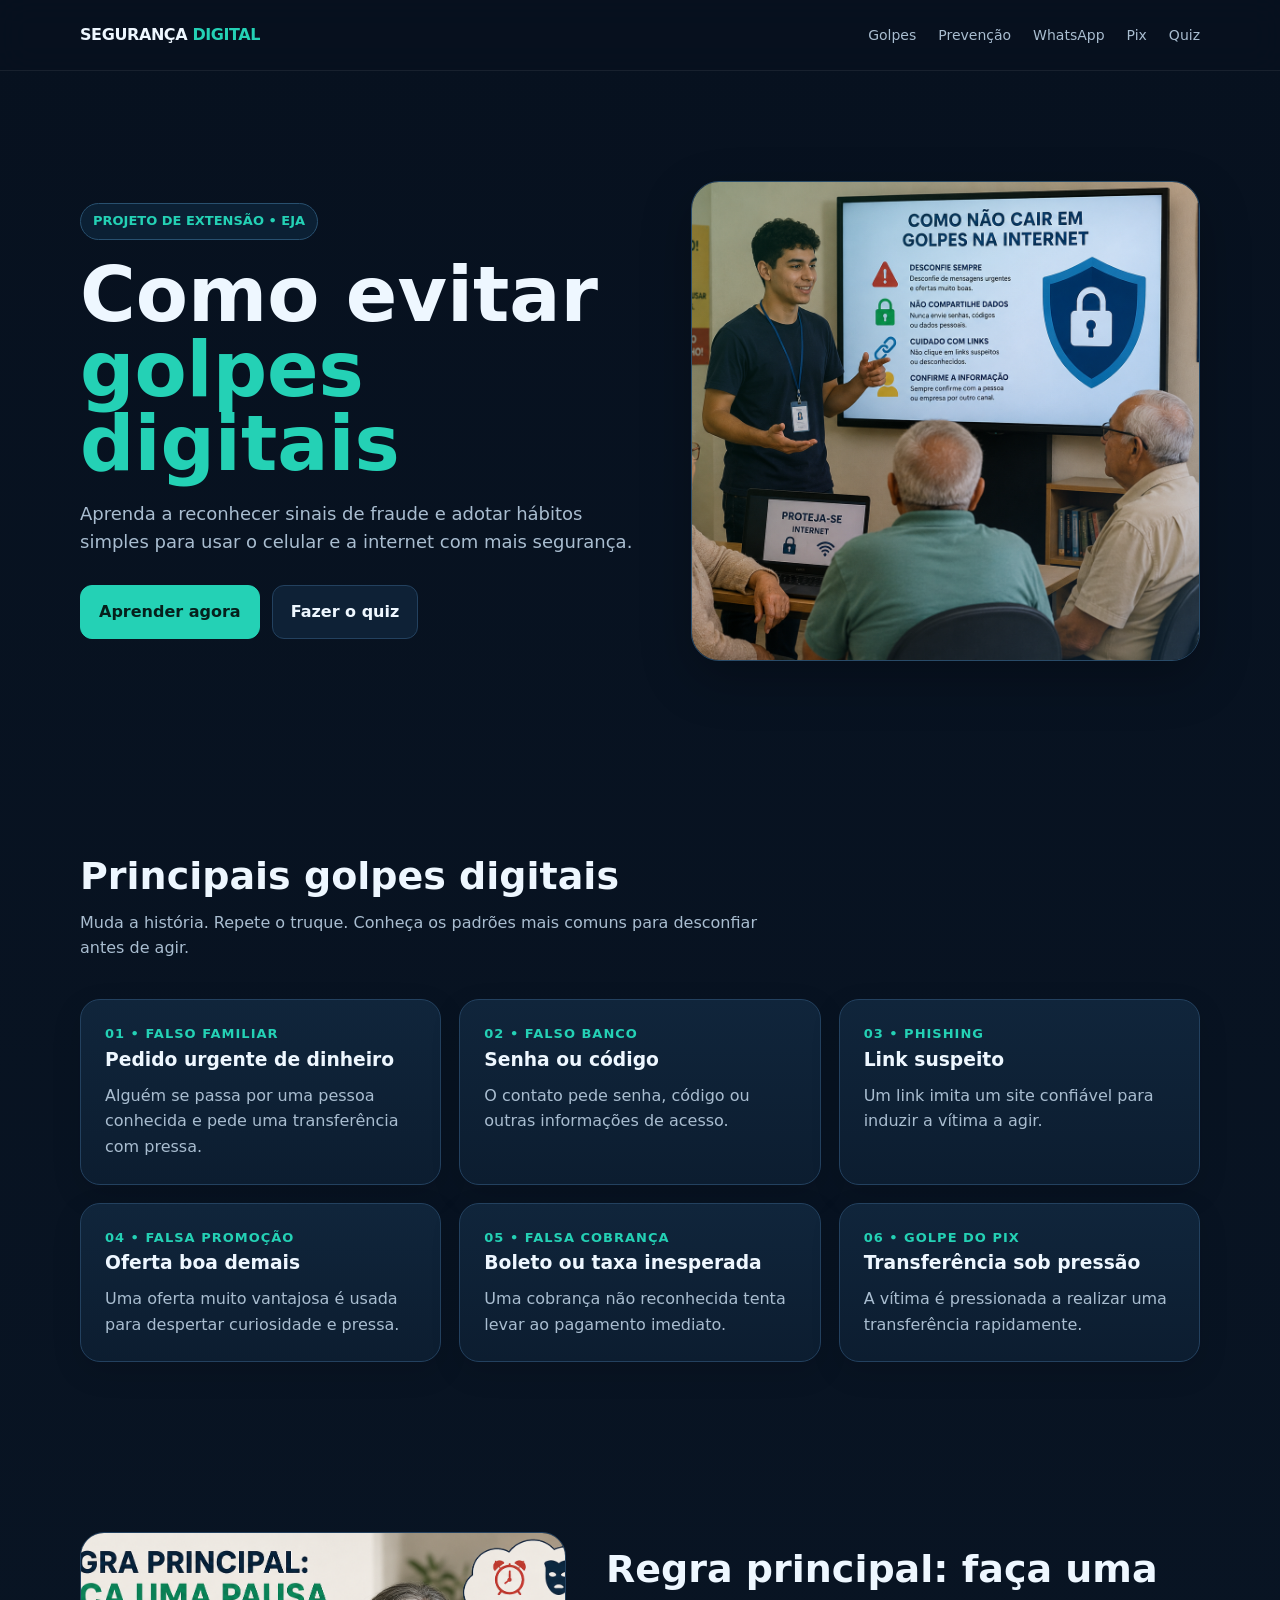
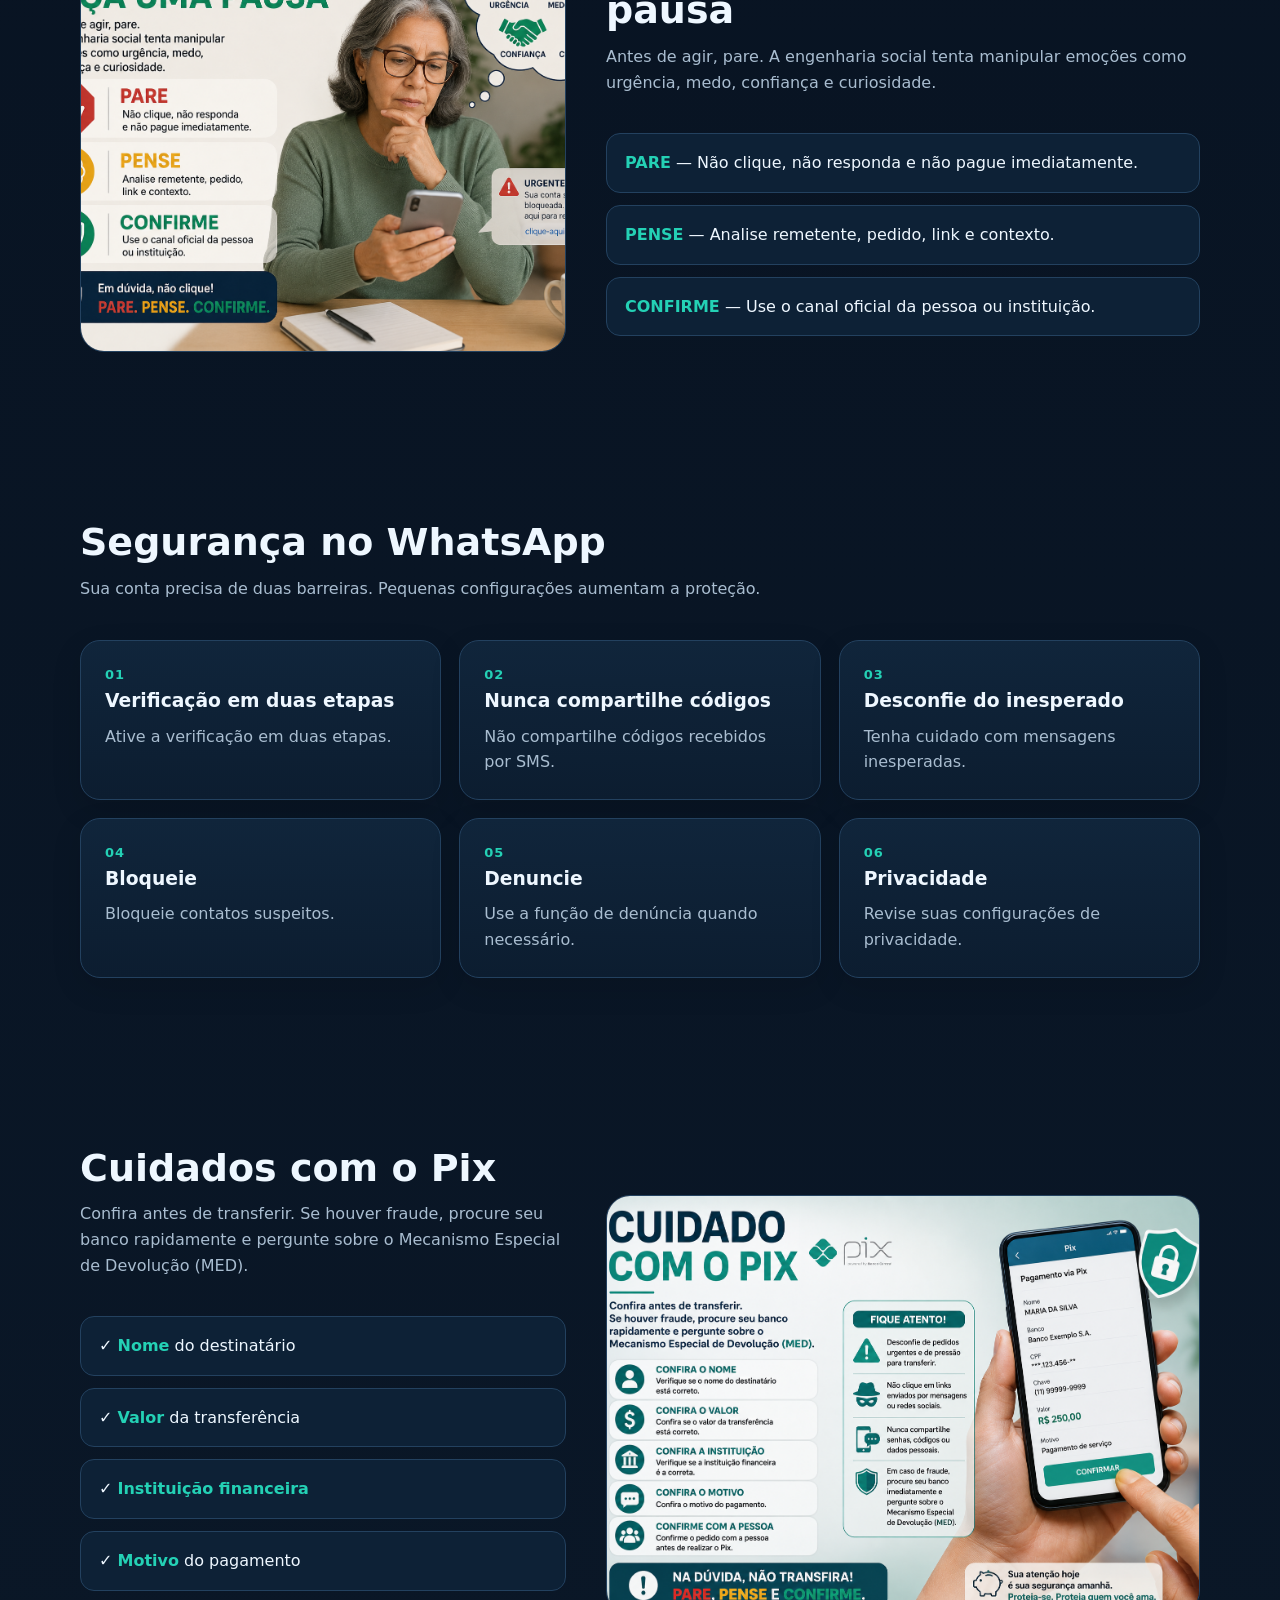
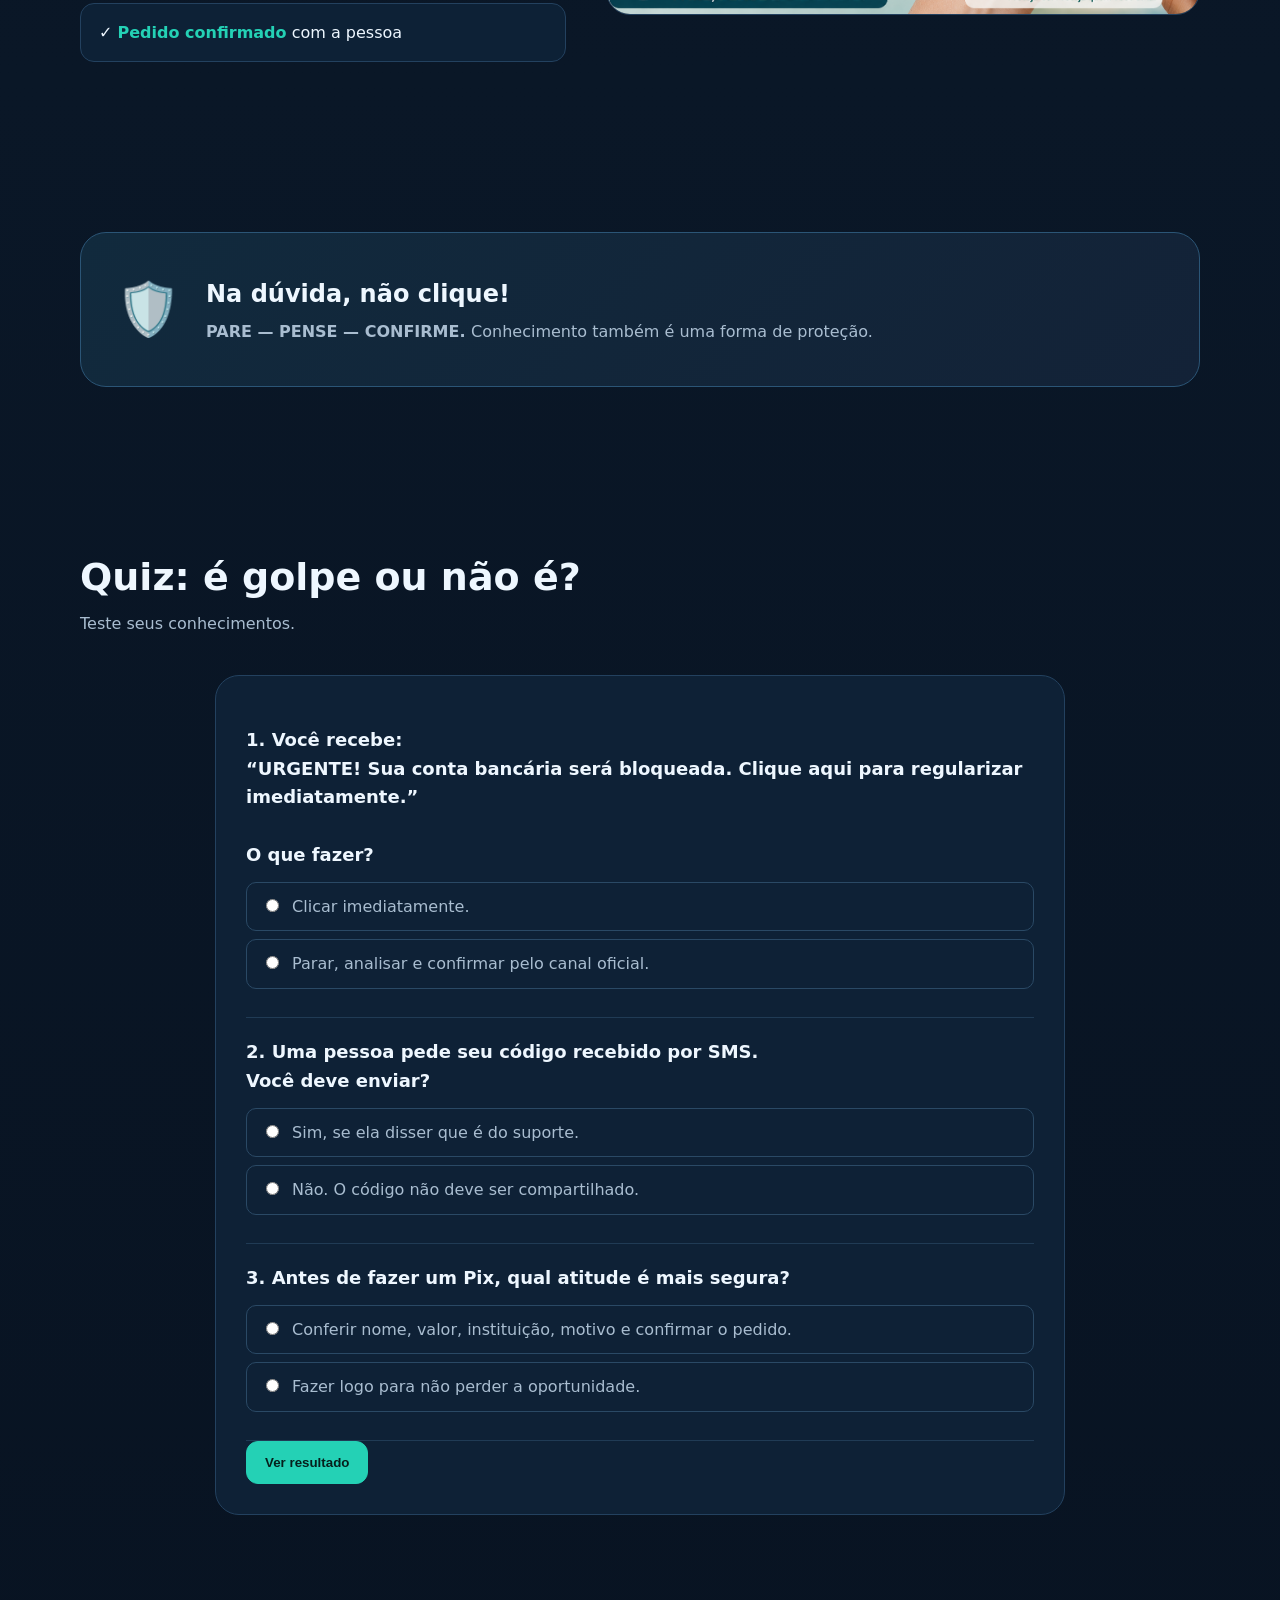
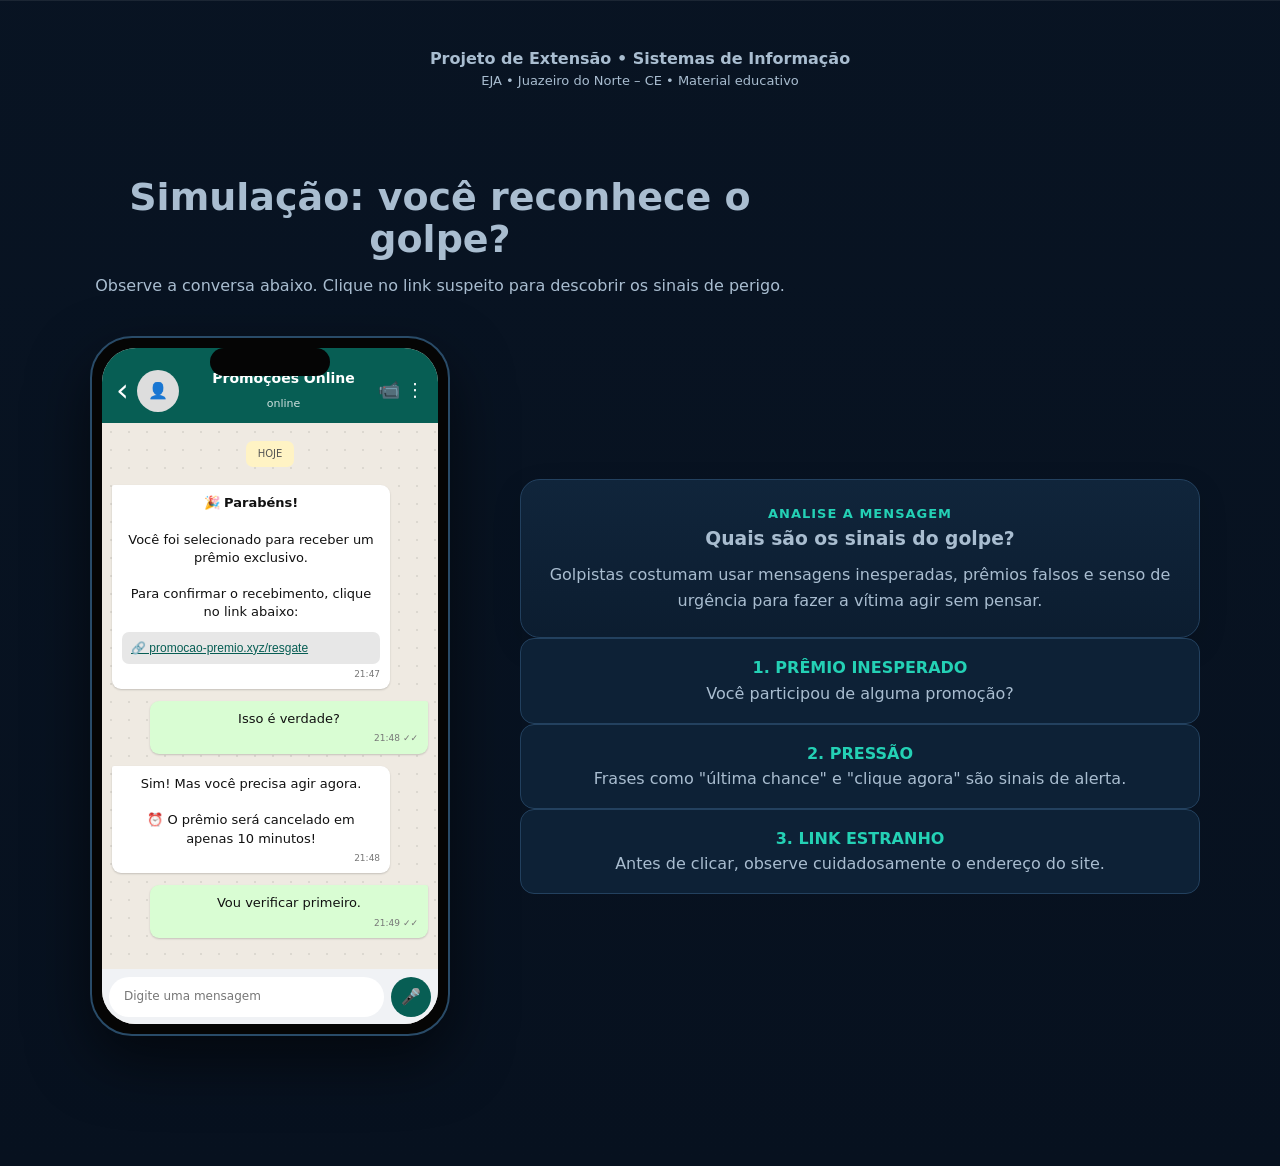
==== index.html @ 689caa5c "Update index.html" ====
<!DOCTYPE html>
<html lang="pt-BR">
<head>
    <meta charset="UTF-8">
    <meta name="viewport" content="width=device-width, initial-scale=1.0">
    <title>Como Evitar Golpes Digitais | EJA</title>
    <meta name="description"
          content="Material educativo sobre golpes digitais, WhatsApp, Pix e segurança digital.">

   <link rel="stylesheet" href="style.css">
</head>


<body>


    <nav>

        <div class="container navin">

            <div class="brand">
                SEGURANÇA
                <span>DIGITAL</span>
            </div>

            <div class="links">

                <a href="#golpes">
                    Golpes
                </a>

                <a href="#prevencao">
                    Prevenção
                </a>

                <a href="#whatsapp">
                    WhatsApp
                </a>

                <a href="#pix">
                    Pix
                </a>

                <a href="#quiz">
                    Quiz
                </a>

            </div>

        </div>

    </nav>



    <!-- =========================
         HERO
    ========================== -->

    <header class="container hero">

        <div>

            <div class="eyebrow">
                PROJETO DE EXTENSÃO • EJA
            </div>

            <h1>

                Como evitar

                <br>

                <span>
                    golpes digitais
                </span>

            </h1>

            <p>
                Aprenda a reconhecer sinais de fraude
                e adotar hábitos simples para usar
                o celular e a internet com mais segurança.
            </p>


            <div class="buttons">

                <a
                    class="btn primary"
                    href="#golpes"
                >
                    Aprender agora
                </a>

                <a
                    class="btn"
                    href="#quiz"
                >
                    Fazer o quiz
                </a>

            </div>

        </div>


        <div class="hero-img">

            <img
                src="imagens/imagem2.png"
                alt="Estudantes aprendendo em grupo"
            >

        </div>

    </header>



    <!-- =========================
         GOLPES
    ========================== -->

    <section id="golpes">

        <div class="container">

            <div class="section-title">

                <h2>
                    Principais golpes digitais
                </h2>

                <p>
                    Muda a história. Repete o truque.
                    Conheça os padrões mais comuns
                    para desconfiar antes de agir.
                </p>

            </div>


            <div class="grid">


                <div class="card">

                    <div class="num">
                        01 • FALSO FAMILIAR
                    </div>

                    <h3>
                        Pedido urgente de dinheiro
                    </h3>

                    <p>
                        Alguém se passa por uma pessoa
                        conhecida e pede uma transferência
                        com pressa.
                    </p>

                </div>


                <div class="card">

                    <div class="num">
                        02 • FALSO BANCO
                    </div>

                    <h3>
                        Senha ou código
                    </h3>

                    <p>
                        O contato pede senha, código
                        ou outras informações de acesso.
                    </p>

                </div>


                <div class="card">

                    <div class="num">
                        03 • PHISHING
                    </div>

                    <h3>
                        Link suspeito
                    </h3>

                    <p>
                        Um link imita um site confiável
                        para induzir a vítima a agir.
                    </p>

                </div>


                <div class="card">

                    <div class="num">
                        04 • FALSA PROMOÇÃO
                    </div>

                    <h3>
                        Oferta boa demais
                    </h3>

                    <p>
                        Uma oferta muito vantajosa
                        é usada para despertar
                        curiosidade e pressa.
                    </p>

                </div>


                <div class="card">

                    <div class="num">
                        05 • FALSA COBRANÇA
                    </div>

                    <h3>
                        Boleto ou taxa inesperada
                    </h3>

                    <p>
                        Uma cobrança não reconhecida
                        tenta levar ao pagamento imediato.
                    </p>

                </div>


                <div class="card">

                    <div class="num">
                        06 • GOLPE DO PIX
                    </div>

                    <h3>
                        Transferência sob pressão
                    </h3>

                    <p>
                        A vítima é pressionada a realizar
                        uma transferência rapidamente.
                    </p>

                </div>


            </div>

        </div>

    </section>



    <!-- =========================
         PREVENÇÃO
    ========================== -->

    <section id="prevencao">

        <div class="container split">


            <div class="photo">

                <img
                    src="imagens/Imagem02.png"
                    alt="Pessoa usando computador"
                >

            </div>


            <div>

                <div class="section-title">

                    <h2>
                        Regra principal:
                        faça uma pausa
                    </h2>

                    <p>
                        Antes de agir, pare.
                        A engenharia social tenta
                        manipular emoções como urgência,
                        medo, confiança e curiosidade.
                    </p>

                </div>


                <div class="checks">


                    <div class="check">

                        <b>PARE</b>

                        —
                        Não clique, não responda
                        e não pague imediatamente.

                    </div>


                    <div class="check">

                        <b>PENSE</b>

                        —
                        Analise remetente,
                        pedido, link e contexto.

                    </div>


                    <div class="check">

                        <b>CONFIRME</b>

                        —
                        Use o canal oficial da pessoa
                        ou instituição.

                    </div>


                </div>

            </div>

        </div>

    </section>



    <!-- =========================
         WHATSAPP
    ========================== -->

    <section id="whatsapp">

        <div class="container">

            <div class="section-title">

                <h2>
                    Segurança no WhatsApp
                </h2>

                <p>
                    Sua conta precisa de duas barreiras.
                    Pequenas configurações aumentam
                    a proteção.
                </p>

            </div>


            <div class="grid">


                <div class="card">

                    <div class="num">
                        01
                    </div>

                    <h3>
                        Verificação em duas etapas
                    </h3>

                    <p>
                        Ative a verificação
                        em duas etapas.
                    </p>

                </div>


                <div class="card">

                    <div class="num">
                        02
                    </div>

                    <h3>
                        Nunca compartilhe códigos
                    </h3>

                    <p>
                        Não compartilhe códigos
                        recebidos por SMS.
                    </p>

                </div>


                <div class="card">

                    <div class="num">
                        03
                    </div>

                    <h3>
                        Desconfie do inesperado
                    </h3>

                    <p>
                        Tenha cuidado com
                        mensagens inesperadas.
                    </p>

                </div>


                <div class="card">

                    <div class="num">
                        04
                    </div>

                    <h3>
                        Bloqueie
                    </h3>

                    <p>
                        Bloqueie contatos
                        suspeitos.
                    </p>

                </div>


                <div class="card">

                    <div class="num">
                        05
                    </div>

                    <h3>
                        Denuncie
                    </h3>

                    <p>
                        Use a função de denúncia
                        quando necessário.
                    </p>

                </div>


                <div class="card">

                    <div class="num">
                        06
                    </div>

                    <h3>
                        Privacidade
                    </h3>

                    <p>
                        Revise suas configurações
                        de privacidade.
                    </p>

                </div>


            </div>

        </div>

    </section>



    <!-- =========================
         PIX
    ========================== -->

    <section id="pix">

        <div class="container split">


            <div>

                <div class="section-title">

                    <h2>
                        Cuidados com o Pix
                    </h2>

                    <p>
                        Confira antes de transferir.
                        Se houver fraude, procure seu banco
                        rapidamente e pergunte sobre o
                        Mecanismo Especial de Devolução (MED).
                    </p>

                </div>


                <div class="checks">


                    <div class="check">

                        ✓
                        <b>Nome</b>
                        do destinatário

                    </div>


                    <div class="check">

                        ✓
                        <b>Valor</b>
                        da transferência

                    </div>


                    <div class="check">

                        ✓
                        <b>Instituição financeira</b>

                    </div>


                    <div class="check">

                        ✓
                        <b>Motivo</b>
                        do pagamento

                    </div>


                    <div class="check">

                        ✓
                        <b>Pedido confirmado</b>
                        com a pessoa

                    </div>


                </div>

            </div>


            <div class="photo">

                <img
                    src="imagens/PIX01.png"
                    alt="Celular com aplicativo de pagamento"
                >

            </div>


        </div>

    </section>



    <!-- =========================
         AVISO
    ========================== -->

    <section>

        <div class="container">

            <div class="warning">


                <div class="big">
                    🛡️
                </div>


                <div>

                    <h2>
                        Na dúvida,
                        não clique!
                    </h2>

                    <p>

                        <strong>
                            PARE — PENSE — CONFIRME.
                        </strong>

                        Conhecimento também é
                        uma forma de proteção.

                    </p>

                </div>


            </div>

        </div>

    </section>



    <!-- =========================
         QUIZ
    ========================== -->

    <section id="quiz">

        <div class="container">


            <div class="section-title">

                <h2>
                    Quiz:
                    é golpe ou não é?
                </h2>

                <p>
                    Teste seus conhecimentos.
                </p>

            </div>


            <div class="quiz">


                <!-- QUESTÃO 1 -->

                <div class="question">

                    <h3>

                        1. Você recebe:

                        <br>

                        “URGENTE! Sua conta bancária
                        será bloqueada. Clique aqui
                        para regularizar imediatamente.”

                        <br><br>

                        O que fazer?

                    </h3>


                    <label class="option">

                        <input
                            type="radio"
                            name="q1"
                            value="0"
                        >

                        Clicar imediatamente.

                    </label>


                    <label class="option">

                        <input
                            type="radio"
                            name="q1"
                            value="1"
                        >

                        Parar, analisar e confirmar
                        pelo canal oficial.

                    </label>

                </div>



                <!-- QUESTÃO 2 -->

                <div class="question">

                    <h3>

                        2. Uma pessoa pede seu código
                        recebido por SMS.

                        <br>

                        Você deve enviar?

                    </h3>


                    <label class="option">

                        <input
                            type="radio"
                            name="q2"
                            value="0"
                        >

                        Sim, se ela disser
                        que é do suporte.

                    </label>


                    <label class="option">

                        <input
                            type="radio"
                            name="q2"
                            value="1"
                        >

                        Não.
                        O código não deve
                        ser compartilhado.

                    </label>

                </div>



                <!-- QUESTÃO 3 -->

                <div class="question">

                    <h3>

                        3. Antes de fazer um Pix,
                        qual atitude é mais segura?

                    </h3>


                    <label class="option">

                        <input
                            type="radio"
                            name="q3"
                            value="1"
                        >

                        Conferir nome, valor,
                        instituição, motivo e
                        confirmar o pedido.

                    </label>


                    <label class="option">

                        <input
                            type="radio"
                            name="q3"
                            value="0"
                        >

                        Fazer logo para não
                        perder a oportunidade.

                    </label>

                </div>



                <button
                    class="btn primary"
                    onclick="corrigir()"
                >

                    Ver resultado

                </button>


                <div
                    id="result"
                    class="result"
                ></div>


            </div>

        </div>

    </section>



    <!-- =========================
         RODAPÉ
    ========================== -->

    <footer>

        <div class="container">

            <strong>
                Projeto de Extensão •
                Sistemas de Informação
            </strong>

            <div class="small">

                EJA • Juazeiro do Norte – CE
                • Material educativo

            </div>

        </div>
<!-- =========================
     SIMULAÇÃO DE GOLPE NO WHATSAPP
========================== -->

<section id="simulacao-whatsapp">

    <div class="container">

        <div class="section-title">

            <h2>
                Simulação: você reconhece o golpe?
            </h2>

            <p>
                Observe a conversa abaixo. Clique no link suspeito
                para descobrir os sinais de perigo.
            </p>

        </div>


        <div class="simulacao-area">


            <!-- CELULAR -->
            <div class="celular-simulacao">

                <div class="celular-topo"></div>


                <div class="whatsapp-tela">


                    <!-- CABEÇALHO -->
                    <div class="whatsapp-cabecalho">

                        <div class="whatsapp-voltar">
                            ‹
                        </div>


                        <div class="whatsapp-foto">
                            👤
                        </div>


                        <div class="whatsapp-contato">

                            <strong>
                                Promoções Online
                            </strong>

                            <span>
                                online
                            </span>

                        </div>


                        <div class="whatsapp-icones">
                            📹 ⋮
                        </div>

                    </div>


                    <!-- CONVERSA -->
                    <div class="whatsapp-conversa">

                        <div class="whatsapp-data">
                            HOJE
                        </div>


                        <!-- MENSAGEM 1 -->
                        <div class="msg recebida">

                            🎉 <strong>Parabéns!</strong>

                            <br><br>

                            Você foi selecionado para receber
                            um prêmio exclusivo.

                            <br><br>

                            Para confirmar o recebimento,
                            clique no link abaixo:

                            <button
                                class="link-suspeito"
                                onclick="mostrarAlertaGolpe()"
                            >
                                🔗 promocao-premio.xyz/resgate
                            </button>


                            <div class="msg-hora">
                                21:47
                            </div>

                        </div>


                        <!-- RESPOSTA -->
                        <div class="msg enviada">

                            Isso é verdade?

                            <div class="msg-hora">
                                21:48 ✓✓
                            </div>

                        </div>


                        <!-- MENSAGEM 2 -->
                        <div class="msg recebida">

                            Sim! Mas você precisa agir agora.

                            <br><br>

                            ⏰ O prêmio será cancelado
                            em apenas 10 minutos!

                            <div class="msg-hora">
                                21:48
                            </div>

                        </div>


                        <!-- RESPOSTA -->
                        <div class="msg enviada">

                            Vou verificar primeiro.

                            <div class="msg-hora">
                                21:49 ✓✓
                            </div>

                        </div>

                    </div>


                    <!-- BARRA DE MENSAGEM -->
                    <div class="whatsapp-barra">

                        <div class="whatsapp-campo">
                            Digite uma mensagem
                        </div>

                        <div class="whatsapp-microfone">
                            🎤
                        </div>

                    </div>


                    <!-- ALERTA -->
                    <div
                        class="alerta-golpe"
                        id="alertaGolpe"
                    >

                        <div class="alerta-icone">
                            ⚠️
                        </div>

                        <h3>
                            Cuidado: possível golpe!
                        </h3>

                        <p>
                            Esta mensagem apresenta vários
                            sinais comuns de fraude.
                        </p>


                        <div class="sinais-golpe">

                            <div>
                                ❌ Prêmio inesperado
                            </div>

                            <div>
                                ❌ Pressão para agir rápido
                            </div>

                            <div>
                                ❌ Link com endereço suspeito
                            </div>

                            <div>
                                ❌ Possível pedido de dados
                            </div>

                        </div>


                        <button
                            class="btn primary"
                            onclick="fecharAlertaGolpe()"
                        >
                            Entendi
                        </button>

                    </div>


                </div>

            </div>


            <!-- TEXTO EDUCATIVO AO LADO -->
            <div class="simulacao-explicacao">

                <div class="card">

                    <div class="num">
                        ANALISE A MENSAGEM
                    </div>

                    <h3>
                        Quais são os sinais do golpe?
                    </h3>

                    <p>
                        Golpistas costumam usar mensagens
                        inesperadas, prêmios falsos e senso
                        de urgência para fazer a vítima agir
                        sem pensar.
                    </p>

                </div>


                <div class="check">

                    <b>1. PRÊMIO INESPERADO</b>

                    <br>

                    Você participou de alguma promoção?

                </div>


                <div class="check">

                    <b>2. PRESSÃO</b>

                    <br>

                    Frases como "última chance" e
                    "clique agora" são sinais de alerta.

                </div>


                <div class="check">

                    <b>3. LINK ESTRANHO</b>

                    <br>

                    Antes de clicar, observe cuidadosamente
                    o endereço do site.

                </div>


            </div>

        </div>

    </div>

</section>


<style>

/* =========================
   SIMULAÇÃO WHATSAPP
========================= */

.simulacao-area {

    display: grid;

    grid-template-columns:
        380px
        1fr;

    gap: 60px;

    align-items: center;

    justify-content: center;

}


/* CELULAR */

.celular-simulacao {

    width: 360px;

    height: 700px;

    background: #050505;

    border-radius: 42px;

    padding: 10px;

    position: relative;

    margin: auto;

    box-shadow:
        0 25px 60px
        rgba(0, 0, 0, .55);

    border:
        2px solid #294b68;

}


.celular-topo {

    width: 120px;

    height: 28px;

    background: #050505;

    border-radius: 20px;

    position: absolute;

    top: 10px;

    left: 50%;

    transform:
        translateX(-50%);

    z-index: 20;

}


/* TELA */

.whatsapp-tela {

    width: 100%;

    height: 100%;

    overflow: hidden;

    border-radius: 34px;

    background: #efeae2;

    color: #111;

    position: relative;

}


/* CABEÇALHO */

.whatsapp-cabecalho {

    height: 75px;

    background: #075e54;

    color: white;

    display: flex;

    align-items: center;

    padding:
        18px 14px 8px;

}


.whatsapp-voltar {

    font-size: 32px;

    margin-right: 8px;

}


.whatsapp-foto {

    width: 42px;

    height: 42px;

    border-radius: 50%;

    background: #ddd;

    display: flex;

    align-items: center;

    justify-content: center;

    margin-right: 10px;

}


.whatsapp-contato {

    flex: 1;

}


.whatsapp-contato strong {

    display: block;

    font-size: 14px;

}


.whatsapp-contato span {

    font-size: 11px;

    opacity: .8;

}


.whatsapp-icones {

    font-size: 18px;

}


/* CONVERSA */

.whatsapp-conversa {

    height: calc(100% - 130px);

    padding: 18px 10px;

    overflow-y: auto;

    background-color: #efeae2;

    background-image:

        radial-gradient(
            rgba(0,0,0,.08) 1px,
            transparent 1px
        );

    background-size: 18px 18px;

}


/* DATA */

.whatsapp-data {

    background: #fff3c4;

    width: fit-content;

    margin:
        0 auto 18px;

    padding:
        5px 12px;

    border-radius: 7px;

    font-size: 10px;

    color: #555;

}


/* MENSAGENS */

.msg {

    max-width: 88%;

    padding:
        9px 10px;

    margin-bottom: 12px;

    border-radius: 9px;

    font-size: 13px;

    line-height: 1.4;

    box-shadow:
        0 1px 2px
        rgba(0,0,0,.18);

    animation:
        mensagemAparecer
        .5s ease;

}


.msg.recebida {

    background: white;

    margin-right: auto;

    border-top-left-radius: 2px;

}


.msg.enviada {

    background: #d9fdd3;

    margin-left: auto;

    border-top-right-radius: 2px;

}


.msg-hora {

    font-size: 9px;

    color: #777;

    text-align: right;

    margin-top: 4px;

}


/* LINK SUSPEITO */

.link-suspeito {

    width: 100%;

    margin-top: 10px;

    padding: 9px;

    border: none;

    border-radius: 7px;

    background: #e7e7e7;

    color: #075e54;

    text-decoration: underline;

    text-align: left;

    cursor: pointer;

    font-size: 12px;

    word-break: break-all;

}


.link-suspeito:hover {

    background: #d6d6d6;

}


/* BARRA */

.whatsapp-barra {

    height: 55px;

    background: #f0f2f5;

    display: flex;

    align-items: center;

    gap: 7px;

    padding: 7px;

}


.whatsapp-campo {

    flex: 1;

    height: 40px;

    background: white;

    border-radius: 20px;

    display: flex;

    align-items: center;

    padding-left: 15px;

    color: #777;

    font-size: 12px;

}


.whatsapp-microfone {

    width: 40px;

    height: 40px;

    border-radius: 50%;

    background: #075e54;

    display: flex;

    align-items: center;

    justify-content: center;

}


/* ALERTA */

.alerta-golpe {

    display: none;

    position: absolute;

    z-index: 50;

    left: 18px;

    right: 18px;

    top: 50%;

    transform:
        translateY(-50%);

    background: white;

    border-radius: 20px;

    padding: 24px;

    text-align: center;

    box-shadow:
        0 15px 50px
        rgba(0,0,0,.45);

    animation:
        alertaAparecer
        .3s ease;

}


.alerta-icone {

    font-size: 42px;

}


.alerta-golpe h3 {

    color: #d32f2f;

    margin:
        8px 0;

}


.alerta-golpe p {

    font-size: 13px;

    color: #555;

}


.sinais-golpe {

    text-align: left;

    background: #fff5f5;

    border-radius: 10px;

    padding: 12px;

    margin:
        15px 0;

    font-size: 12px;

    line-height: 1.8;

}


/* ANIMAÇÕES */

@keyframes mensagemAparecer {

    from {

        opacity: 0;

        transform:
            translateY(15px);

    }

    to {

        opacity: 1;

        transform:
            translateY(0);

    }

}


@keyframes alertaAparecer {

    from {

        opacity: 0;

        transform:
            translateY(-50%)
            scale(.8);

    }

    to {

        opacity: 1;

        transform:
            translateY(-50%)
            scale(1);

    }

}


/* RESPONSIVO */

@media(max-width: 850px) {

    .simulacao-area {

        grid-template-columns:
            1fr;

        gap: 40px;

    }

}


@media(max-width: 450px) {

    .celular-simulacao {

        width: 310px;

        height: 620px;

    }

}

</style>


<script>

/* =========================
   ALERTA DO LINK SUSPEITO
========================= */

function mostrarAlertaGolpe() {

    document
        .getElementById(
            "alertaGolpe"
        )
        .style
        .display = "block";

}


function fecharAlertaGolpe() {

    document
        .getElementById(
            "alertaGolpe"
        )
        .style
        .display = "none";

}

</script>
    </footer>



    <!-- =========================
         JAVASCRIPT DO QUIZ
    ========================== -->

    <script>

        function corrigir() {

            let pontos = 0;


            for (let i = 1; i <= 3; i++) {

                const resposta =
                    document.querySelector(
                        'input[name="q' + i + '"]:checked'
                    );


                if (resposta) {

                    pontos +=
                        Number(resposta.value);

                }

            }


            const resultado =
                document.getElementById("result");


            resultado.style.display =
                "block";


            if (pontos === 3) {

                resultado.className =
                    "result good";

                resultado.innerHTML = `

                    <strong>
                        ${pontos}/3 acertos!
                    </strong>

                    <br>

                    Muito bem!
                    Você reconheceu os principais
                    sinais de risco.

                `;

            } else {

                resultado.className =
                    "result bad";

                resultado.innerHTML = `

                    <strong>
                        ${pontos}/3 acertos.
                    </strong>

                    <br>

                    Revise as regras:

                    <strong>
                        PARE, PENSE e CONFIRME
                    </strong>

                    antes de agir.

                `;

            }


            resultado.scrollIntoView({

                behavior: "smooth",

                block: "center"

            });

        }

    </script>


</body>
</html>
---- style.css ----
/* =========================
           CONFIGURAÇÕES GERAIS
        ========================== */

        :root {
            --bg: #07111f;
            --bg2: #0d1b2e;
            --card: #10243b;
            --line: #23415f;

            --text: #eef7ff;
            --muted: #a9bdd0;

            --accent: #24d1b5;
            --accent2: #48a7ff;
            --danger: #ff647c;

            --shadow: 0 18px 50px rgba(0, 0, 0, .25);
        }

        * {
            box-sizing: border-box;
            scroll-behavior: smooth;
        }

        body {
            margin: 0;

            font-family:
                Inter,
                system-ui,
                -apple-system,
                BlinkMacSystemFont,
                "Segoe UI",
                Arial,
                sans-serif;

            background:
                linear-gradient(
                    180deg,
                    var(--bg),
                    #0a1727 55%,
                    var(--bg)
                );

            color: var(--text);
            line-height: 1.6;
        }

        a {
            color: inherit;
            text-decoration: none;
        }

        .container {
            width: min(1120px, 92%);
            margin: auto;
        }


        /* =========================
           MENU
        ========================== */

        nav {
            position: sticky;
            top: 0;
            z-index: 20;

            background: rgba(7, 17, 31, .86);
            backdrop-filter: blur(16px);

            border-bottom:
                1px solid rgba(255, 255, 255, .07);
        }

        .navin {
            height: 70px;

            display: flex;
            align-items: center;
            justify-content: space-between;
        }

        .brand {
            font-weight: 900;
            letter-spacing: -.4px;
        }

        .brand span {
            color: var(--accent);
        }

        .links {
            display: flex;
            gap: 22px;

            font-size: 14px;
            color: var(--muted);
        }

        .links a {
            transition: .2s;
        }

        .links a:hover {
            color: var(--accent);
        }


        /* =========================
           HERO
        ========================== */

        .hero {
            min-height: 700px;

            display: grid;
            grid-template-columns: 1.05fr .95fr;

            gap: 48px;

            align-items: center;

            padding: 70px 0;
        }

        .eyebrow {
            display: inline-flex;

            padding: 7px 12px;

            border:
                1px solid #28506f;

            border-radius: 999px;

            color: var(--accent);

            font-size: 13px;
            font-weight: 800;

            background: #0b2034;
        }

        .hero h1 {
            font-size: clamp(42px, 6vw, 76px);

            line-height: .98;

            margin: 18px 0;
        }

        .hero h1 span {
            color: var(--accent);
        }

        .hero p {
            font-size: 18px;

            color: var(--muted);

            max-width: 650px;
        }


        /* =========================
           BOTÕES
        ========================== */

        .buttons {
            display: flex;

            gap: 12px;

            margin-top: 28px;

            flex-wrap: wrap;
        }

        .btn {
            padding: 13px 18px;

            border-radius: 12px;

            font-weight: 800;

            border:
                1px solid var(--line);

            background: #0e2136;

            color: var(--text);

            cursor: pointer;

            transition: .2s;
        }

        .btn:hover {
            transform: translateY(-2px);
        }

        .btn.primary {
            background: var(--accent);

            color: #06201c;

            border-color: var(--accent);
        }


        /* =========================
           IMAGEM PRINCIPAL
        ========================== */

        .hero-img {
            height: 480px;

            border-radius: 28px;

            overflow: hidden;

            position: relative;

            box-shadow: var(--shadow);

            border:
                1px solid #294b68;
        }

        .hero-img img {
            width: 100%;
            height: 100%;

            object-fit: cover;
        }

        .hero-img::after {
            content: "";

            position: absolute;

            inset: 0;

            background:
                linear-gradient(
                    135deg,
                    rgba(36, 209, 181, .16),
                    transparent 50%,
                    rgba(72, 167, 255, .18)
                );
        }


        /* =========================
           SEÇÕES
        ========================== */

        section {
            padding: 85px 0;
        }

        .section-title {
            max-width: 720px;

            margin-bottom: 38px;
        }

        .section-title h2 {
            font-size: 38px;

            line-height: 1.1;

            margin:
                0 0 12px;
        }

        .section-title p {
            color: var(--muted);

            margin: 0;
        }


        /* =========================
           GRID
        ========================== */

        .grid {
            display: grid;

            grid-template-columns:
                repeat(3, 1fr);

            gap: 18px;
        }


        /* =========================
           CARDS
        ========================== */

        .card {
            background:
                linear-gradient(
                    180deg,
                    #10253b,
                    #0c1d30
                );

            border:
                1px solid var(--line);

            border-radius: 20px;

            padding: 24px;

            box-shadow:
                0 10px 30px rgba(0, 0, 0, .12);

            transition: .25s;
        }

        .card:hover {
            transform: translateY(-5px);

            border-color:
                var(--accent);
        }

        .card h3 {
            margin:
                0 0 8px;
        }

        .card p {
            color: var(--muted);

            margin: 0;
        }

        .num {
            color: var(--accent);

            font-weight: 900;

            font-size: 13px;

            letter-spacing: 1px;
        }


        /* =========================
           SEÇÕES COM IMAGEM
        ========================== */

        .split {
            display: grid;

            grid-template-columns:
                .9fr 1.1fr;

            gap: 40px;

            align-items: center;
        }

        .photo {
            border-radius: 24px;

            overflow: hidden;

            border:
                1px solid var(--line);

            height: 420px;
        }

        .photo img {
            width: 100%;
            height: 100%;

            object-fit: cover;
        }


        /* =========================
           CHECKLIST
        ========================== */

        .checks {
            display: grid;

            gap: 12px;
        }

        .check {
            padding: 16px 18px;

            border-radius: 14px;

            background: #0d2136;

            border:
                1px solid var(--line);
        }

        .check b {
            color: var(--accent);
        }


        /* =========================
           ALERTA
        ========================== */

        .warning {
            background:
                linear-gradient(
                    135deg,
                    #112a3d,
                    #132237
                );

            border:
                1px solid #2b5576;

            border-radius: 26px;

            padding: 35px;

            display: flex;

            gap: 25px;

            align-items: center;
        }

        .warning .big {
            font-size: 52px;
        }

        .warning h2 {
            margin:
                0 0 6px;
        }

        .warning p {
            color: var(--muted);

            margin: 0;
        }


        /* =========================
           QUIZ
        ========================== */

        .quiz {
            max-width: 850px;

            margin: auto;

            background: #0e2136;

            border:
                1px solid var(--line);

            border-radius: 24px;

            padding: 30px;
        }

        .question {
            padding: 20px 0;

            border-bottom:
                1px solid #203b55;
        }

        .question:last-child {
            border-bottom: 0;
        }

        .question h3 {
            margin:
                0 0 12px;

            font-size: 18px;
        }

        .option {
            display: block;

            padding: 11px 14px;

            margin: 8px 0;

            border:
                1px solid #2a4965;

            border-radius: 10px;

            cursor: pointer;

            color: var(--muted);

            transition: .2s;
        }

        .option:hover {
            border-color:
                var(--accent);

            color: var(--text);
        }

        .option input {
            margin-right: 8px;
        }

        .result {
            margin-top: 20px;

            padding: 15px;

            border-radius: 12px;

            background: #0a1828;

            display: none;
        }

        .result.good {
            border:
                1px solid var(--accent);

            color: var(--accent);
        }

        .result.bad {
            border:
                1px solid var(--danger);

            color: #ff9aaa;
        }


        /* =========================
           RODAPÉ
        ========================== */

        footer {
            padding: 45px 0;

            border-top:
                1px solid rgba(255, 255, 255, .08);

            color: var(--muted);

            text-align: center;
        }

        .small {
            font-size: 13px;
        }


        /* =========================
           RESPONSIVIDADE
        ========================== */

        @media(max-width: 850px) {

            .links {
                display: none;
            }

            .hero,
            .split {
                grid-template-columns: 1fr;
            }

            .hero {
                padding-top: 45px;
            }

            .hero-img {
                height: 350px;
            }

            .grid {
                grid-template-columns: 1fr;
            }

            .photo {
                height: 330px;
            }

            .warning {
                align-items: flex-start;
            }
        }
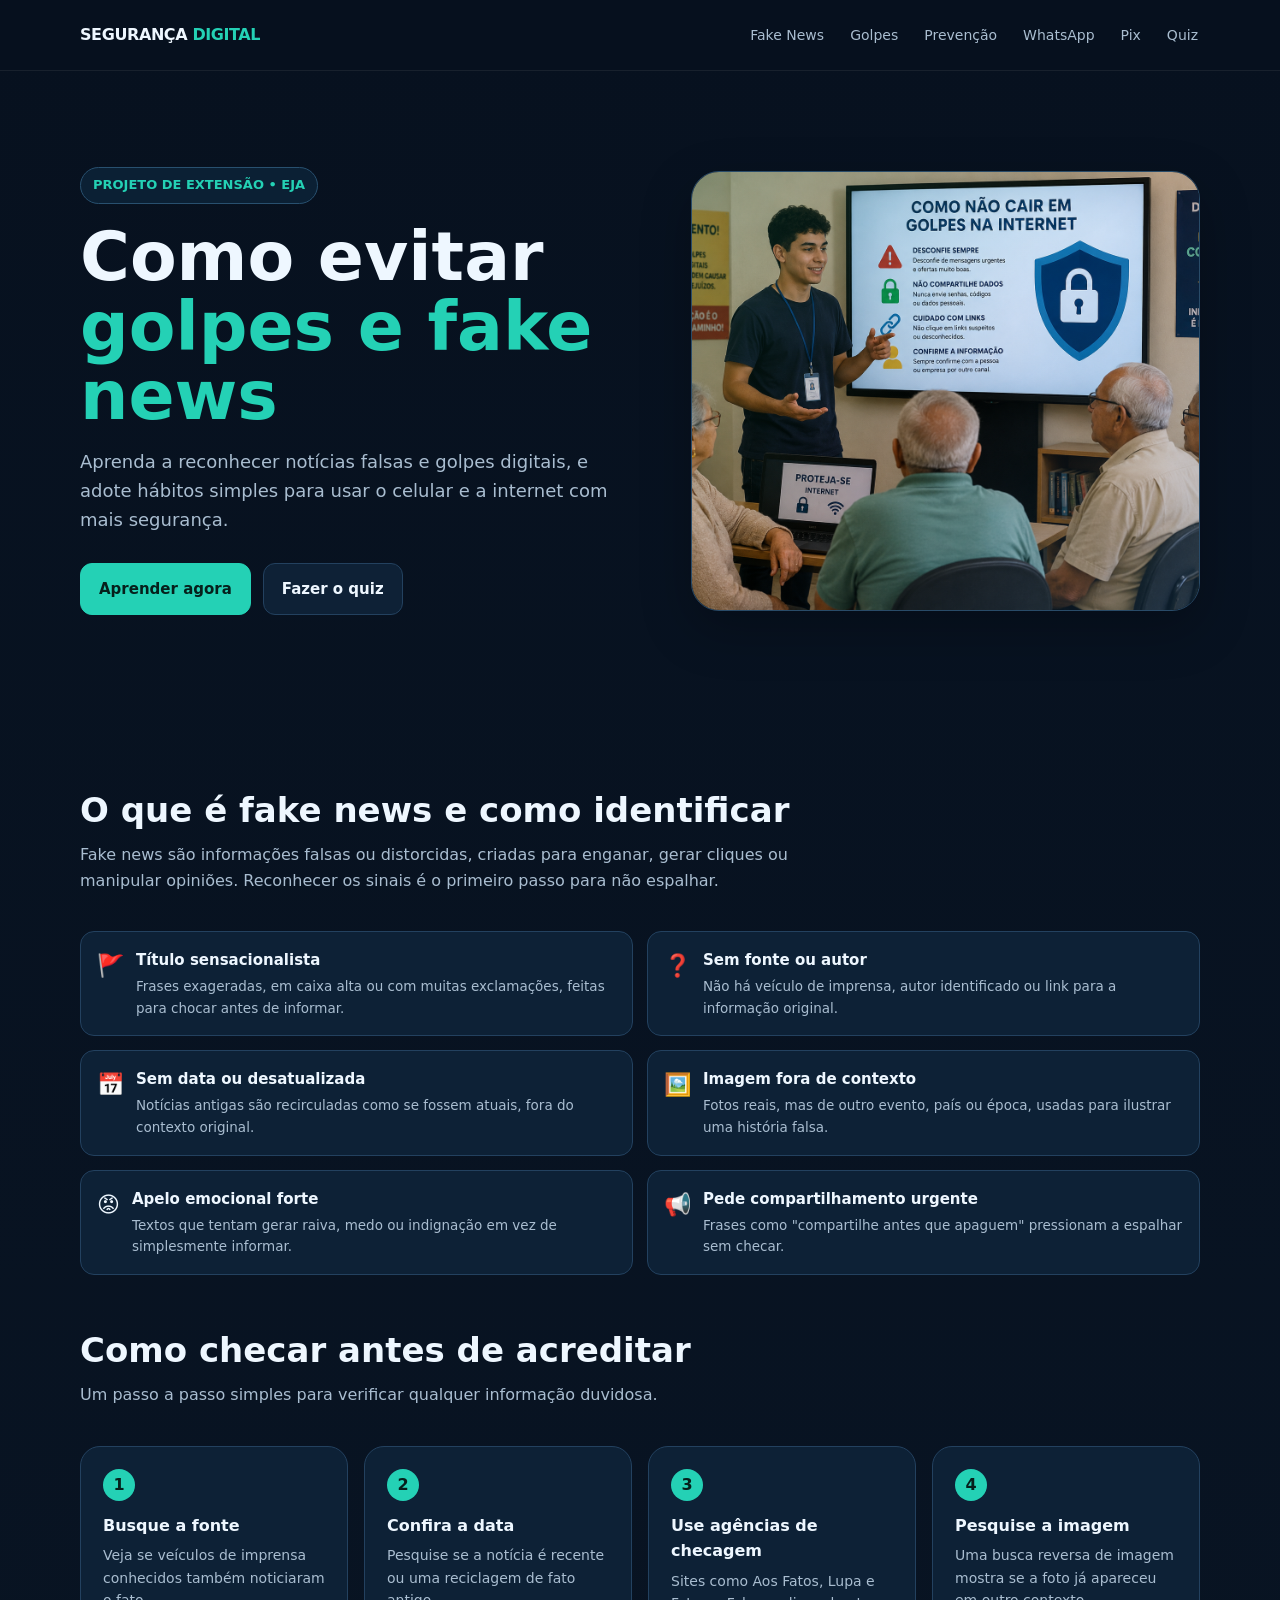
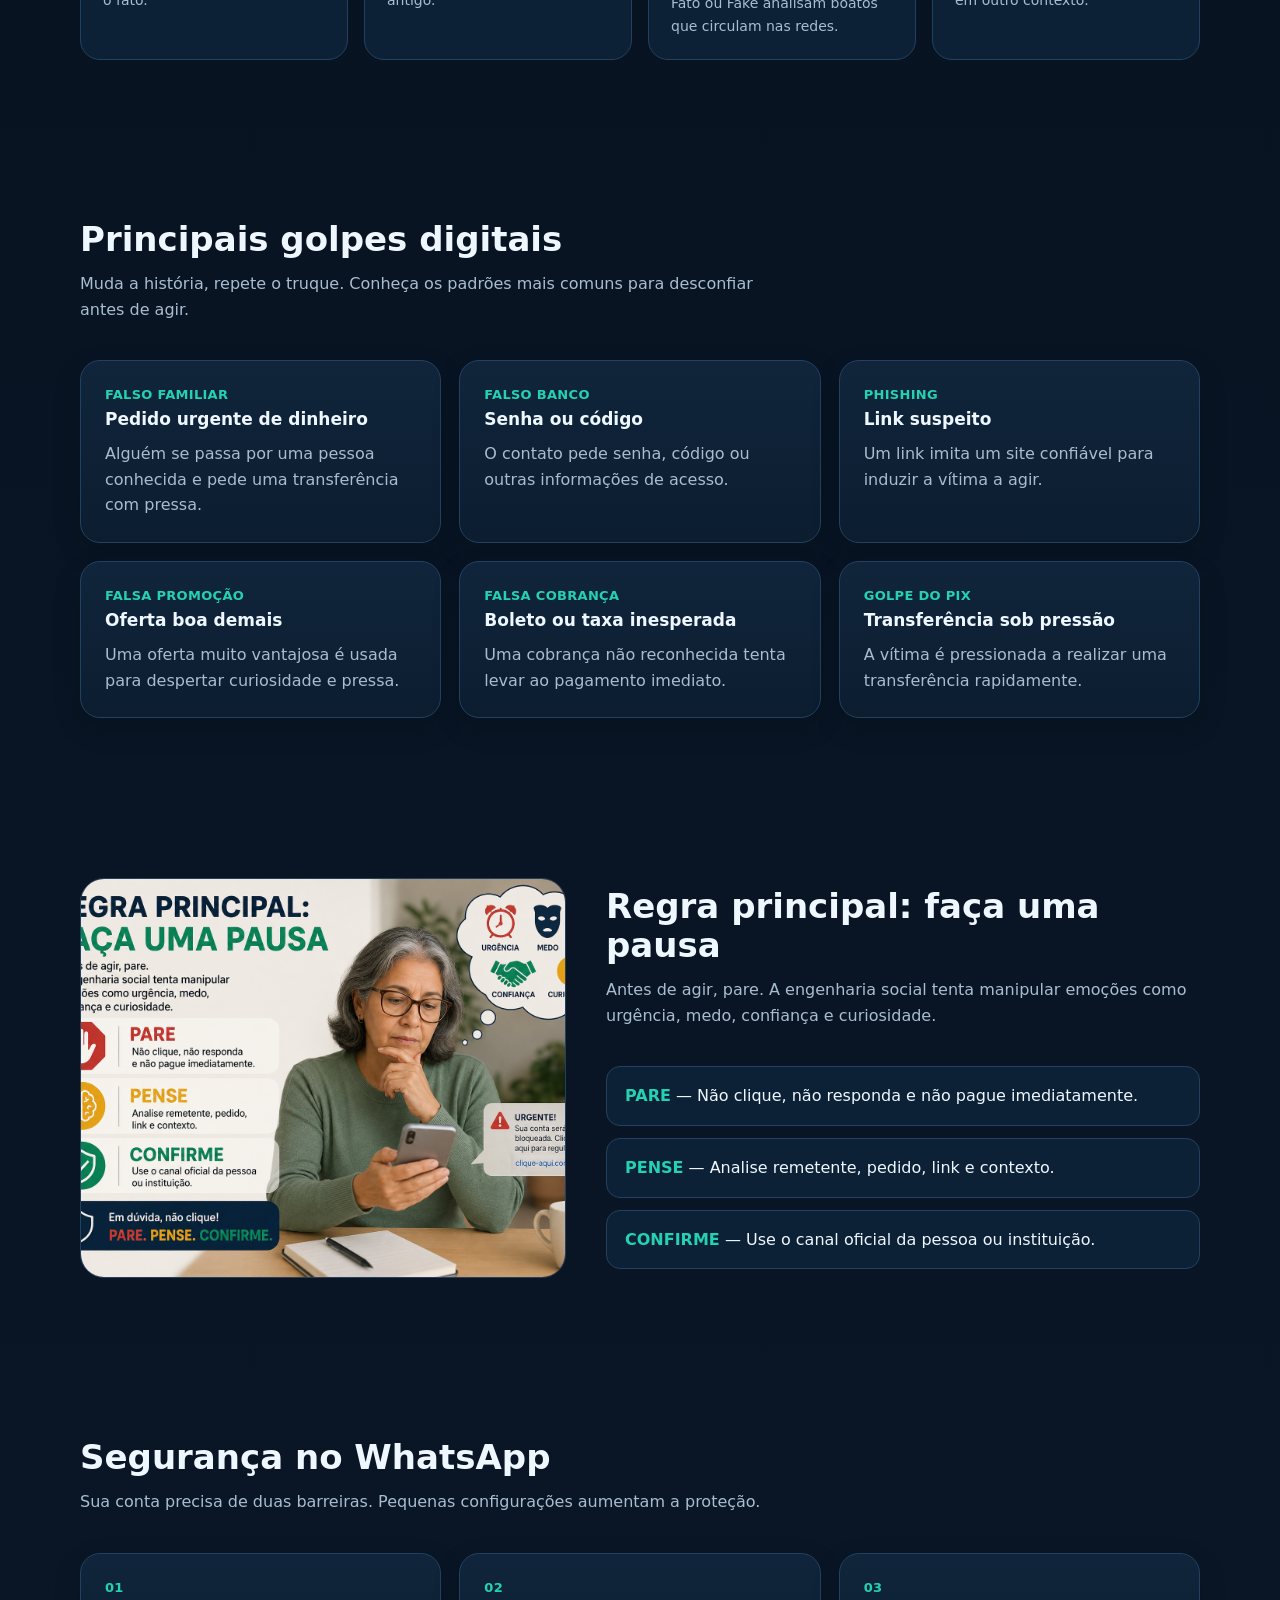
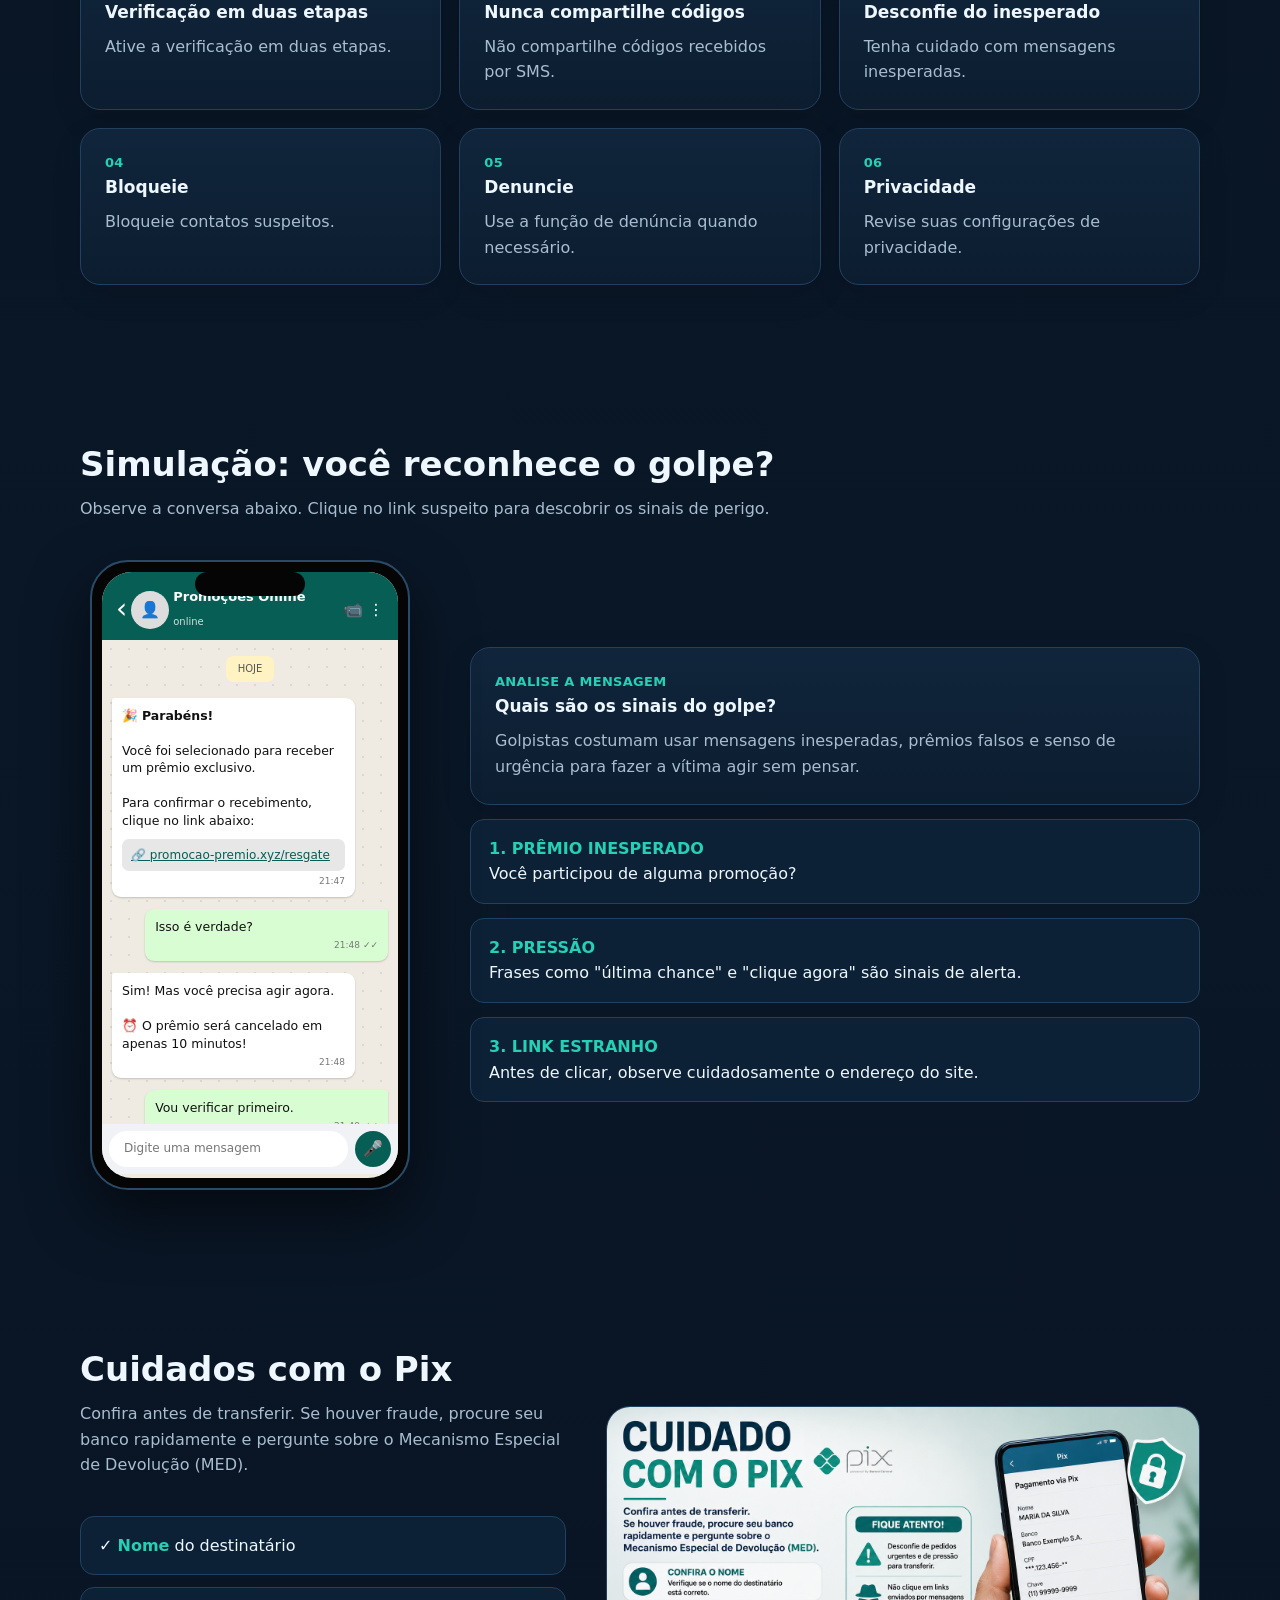
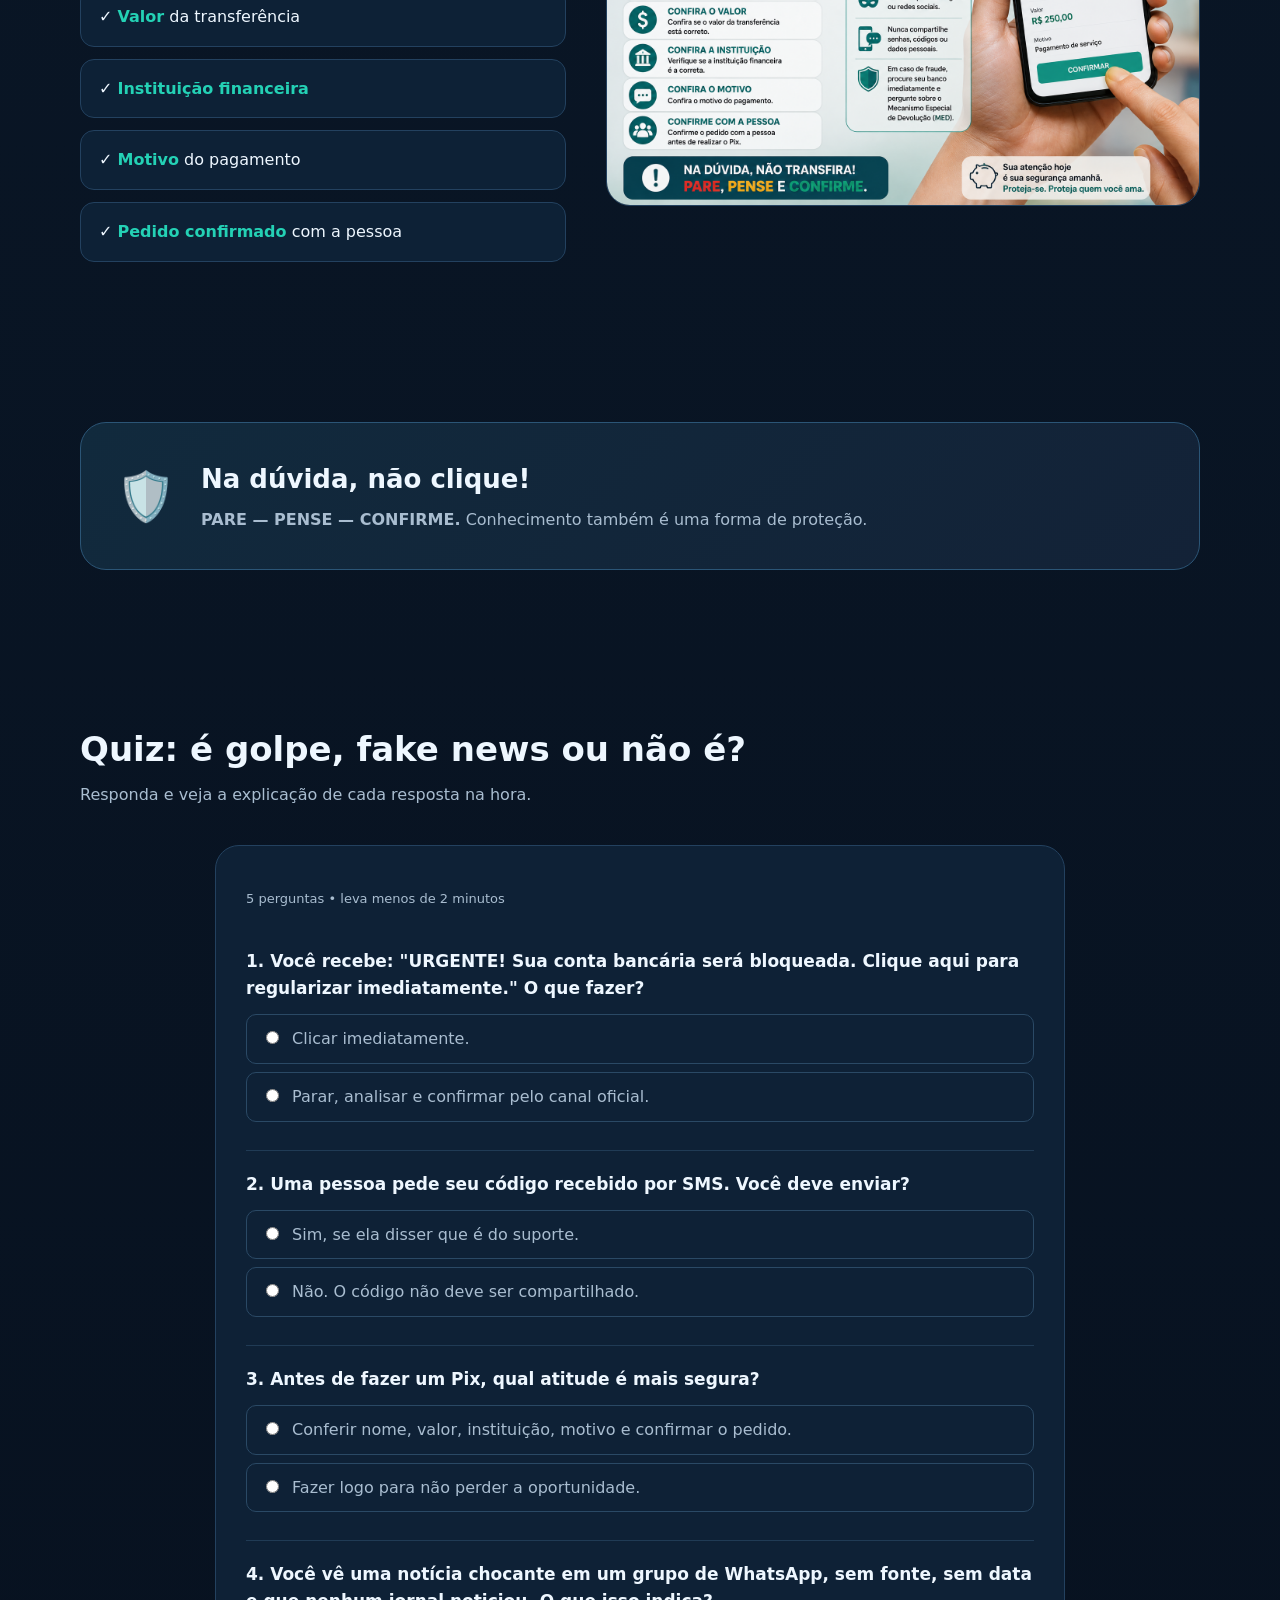
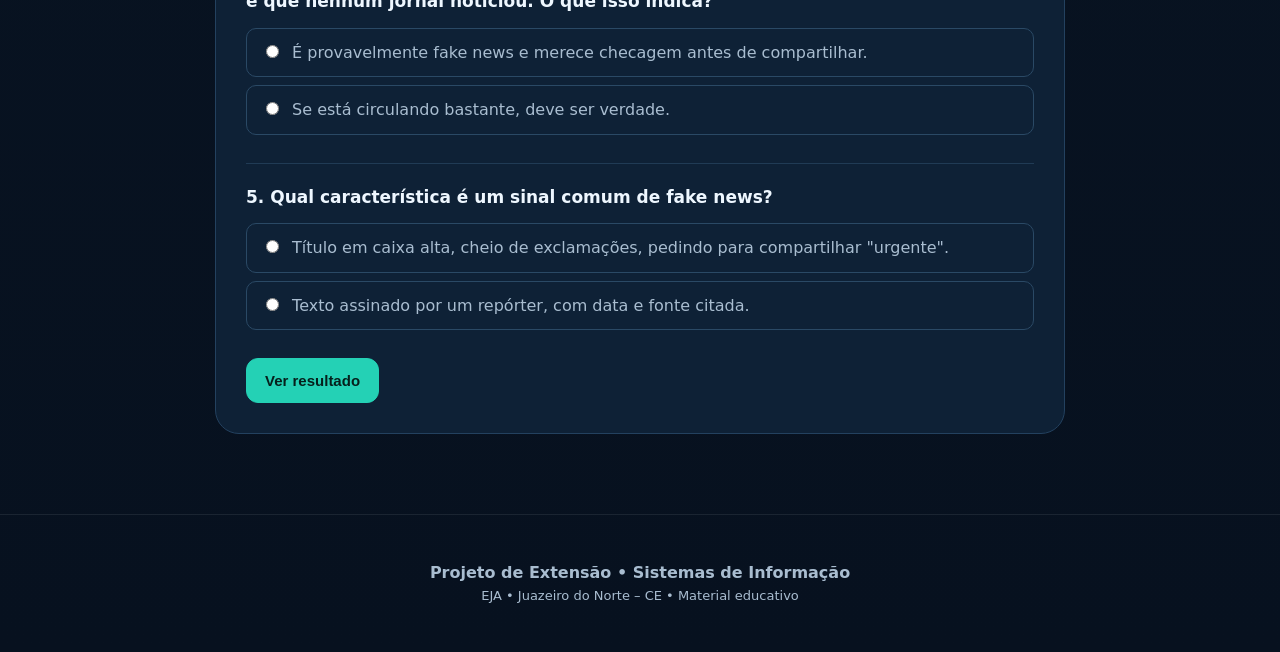
==== commit d30f2ca9: "nova versao" ====
--- a/index.html
+++ b/index.html
@@ -1,1812 +1,579 @@
-<!DOCTYPE html>
-<html lang="pt-BR">
-<head>
-    <meta charset="UTF-8">
-    <meta name="viewport" content="width=device-width, initial-scale=1.0">
-    <title>Como Evitar Golpes Digitais | EJA</title>
-    <meta name="description"
-          content="Material educativo sobre golpes digitais, WhatsApp, Pix e segurança digital.">
-
-   <link rel="stylesheet" href="style.css">
-</head>
-
-
-<body>
-
-
-    <nav>
-
-        <div class="container navin">
-
-            <div class="brand">
-                SEGURANÇA
-                <span>DIGITAL</span>
-            </div>
-
-            <div class="links">
-
-                <a href="#golpes">
-                    Golpes
-                </a>
-
-                <a href="#prevencao">
-                    Prevenção
-                </a>
-
-                <a href="#whatsapp">
-                    WhatsApp
-                </a>
-
-                <a href="#pix">
-                    Pix
-                </a>
-
-                <a href="#quiz">
-                    Quiz
-                </a>
-
-            </div>
-
-        </div>
-
-    </nav>
-
-
-
-    <!-- =========================
-         HERO
-    ========================== -->
-
-    <header class="container hero">
-
-        <div>
-
-            <div class="eyebrow">
-                PROJETO DE EXTENSÃO • EJA
-            </div>
-
-            <h1>
-
-                Como evitar
-
-                <br>
-
-                <span>
-                    golpes digitais
-                </span>
-
-            </h1>
-
-            <p>
-                Aprenda a reconhecer sinais de fraude
-                e adotar hábitos simples para usar
-                o celular e a internet com mais segurança.
-            </p>
-
-
-            <div class="buttons">
-
-                <a
-                    class="btn primary"
-                    href="#golpes"
-                >
-                    Aprender agora
-                </a>
-
-                <a
-                    class="btn"
-                    href="#quiz"
-                >
-                    Fazer o quiz
-                </a>
-
-            </div>
-
-        </div>
-
-
-        <div class="hero-img">
-
-            <img
-                src="imagens/imagem2.png"
-                alt="Estudantes aprendendo em grupo"
-            >
-
-        </div>
-
-    </header>
-
-
-
-    <!-- =========================
-         GOLPES
-    ========================== -->
-
-    <section id="golpes">
-
-        <div class="container">
-
-            <div class="section-title">
-
-                <h2>
-                    Principais golpes digitais
-                </h2>
-
-                <p>
-                    Muda a história. Repete o truque.
-                    Conheça os padrões mais comuns
-                    para desconfiar antes de agir.
-                </p>
-
-            </div>
-
-
-            <div class="grid">
-
-
-                <div class="card">
-
-                    <div class="num">
-                        01 • FALSO FAMILIAR
-                    </div>
-
-                    <h3>
-                        Pedido urgente de dinheiro
-                    </h3>
-
-                    <p>
-                        Alguém se passa por uma pessoa
-                        conhecida e pede uma transferência
-                        com pressa.
-                    </p>
-
-                </div>
-
-
-                <div class="card">
-
-                    <div class="num">
-                        02 • FALSO BANCO
-                    </div>
-
-                    <h3>
-                        Senha ou código
-                    </h3>
-
-                    <p>
-                        O contato pede senha, código
-                        ou outras informações de acesso.
-                    </p>
-
-                </div>
-
-
-                <div class="card">
-
-                    <div class="num">
-                        03 • PHISHING
-                    </div>
-
-                    <h3>
-                        Link suspeito
-                    </h3>
-
-                    <p>
-                        Um link imita um site confiável
-                        para induzir a vítima a agir.
-                    </p>
-
-                </div>
-
-
-                <div class="card">
-
-                    <div class="num">
-                        04 • FALSA PROMOÇÃO
-                    </div>
-
-                    <h3>
-                        Oferta boa demais
-                    </h3>
-
-                    <p>
-                        Uma oferta muito vantajosa
-                        é usada para despertar
-                        curiosidade e pressa.
-                    </p>
-
-                </div>
-
-
-                <div class="card">
-
-                    <div class="num">
-                        05 • FALSA COBRANÇA
-                    </div>
-
-                    <h3>
-                        Boleto ou taxa inesperada
-                    </h3>
-
-                    <p>
-                        Uma cobrança não reconhecida
-                        tenta levar ao pagamento imediato.
-                    </p>
-
-                </div>
-
-
-                <div class="card">
-
-                    <div class="num">
-                        06 • GOLPE DO PIX
-                    </div>
-
-                    <h3>
-                        Transferência sob pressão
-                    </h3>
-
-                    <p>
-                        A vítima é pressionada a realizar
-                        uma transferência rapidamente.
-                    </p>
-
-                </div>
-
-
-            </div>
-
-        </div>
-
-    </section>
-
-
-
-    <!-- =========================
-         PREVENÇÃO
-    ========================== -->
-
-    <section id="prevencao">
-
-        <div class="container split">
-
-
-            <div class="photo">
-
-                <img
-                    src="imagens/Imagem02.png"
-                    alt="Pessoa usando computador"
-                >
-
-            </div>
-
-
-            <div>
-
-                <div class="section-title">
-
-                    <h2>
-                        Regra principal:
-                        faça uma pausa
-                    </h2>
-
-                    <p>
-                        Antes de agir, pare.
-                        A engenharia social tenta
-                        manipular emoções como urgência,
-                        medo, confiança e curiosidade.
-                    </p>
-
-                </div>
-
-
-                <div class="checks">
-
-
-                    <div class="check">
-
-                        <b>PARE</b>
-
-                        —
-                        Não clique, não responda
-                        e não pague imediatamente.
-
-                    </div>
-
-
-                    <div class="check">
-
-                        <b>PENSE</b>
-
-                        —
-                        Analise remetente,
-                        pedido, link e contexto.
-
-                    </div>
-
-
-                    <div class="check">
-
-                        <b>CONFIRME</b>
-
-                        —
-                        Use o canal oficial da pessoa
-                        ou instituição.
-
-                    </div>
-
-
-                </div>
-
-            </div>
-
-        </div>
-
-    </section>
-
-
-
-    <!-- =========================
-         WHATSAPP
-    ========================== -->
-
-    <section id="whatsapp">
-
-        <div class="container">
-
-            <div class="section-title">
-
-                <h2>
-                    Segurança no WhatsApp
-                </h2>
-
-                <p>
-                    Sua conta precisa de duas barreiras.
-                    Pequenas configurações aumentam
-                    a proteção.
-                </p>
-
-            </div>
-
-
-            <div class="grid">
-
-
-                <div class="card">
-
-                    <div class="num">
-                        01
-                    </div>
-
-                    <h3>
-                        Verificação em duas etapas
-                    </h3>
-
-                    <p>
-                        Ative a verificação
-                        em duas etapas.
-                    </p>
-
-                </div>
-
-
-                <div class="card">
-
-                    <div class="num">
-                        02
-                    </div>
-
-                    <h3>
-                        Nunca compartilhe códigos
-                    </h3>
-
-                    <p>
-                        Não compartilhe códigos
-                        recebidos por SMS.
-                    </p>
-
-                </div>
-
-
-                <div class="card">
-
-                    <div class="num">
-                        03
-                    </div>
-
-                    <h3>
-                        Desconfie do inesperado
-                    </h3>
-
-                    <p>
-                        Tenha cuidado com
-                        mensagens inesperadas.
-                    </p>
-
-                </div>
-
-
-                <div class="card">
-
-                    <div class="num">
-                        04
-                    </div>
-
-                    <h3>
-                        Bloqueie
-                    </h3>
-
-                    <p>
-                        Bloqueie contatos
-                        suspeitos.
-                    </p>
-
-                </div>
-
-
-                <div class="card">
-
-                    <div class="num">
-                        05
-                    </div>
-
-                    <h3>
-                        Denuncie
-                    </h3>
-
-                    <p>
-                        Use a função de denúncia
-                        quando necessário.
-                    </p>
-
-                </div>
-
-
-                <div class="card">
-
-                    <div class="num">
-                        06
-                    </div>
-
-                    <h3>
-                        Privacidade
-                    </h3>
-
-                    <p>
-                        Revise suas configurações
-                        de privacidade.
-                    </p>
-
-                </div>
-
-
-            </div>
-
-        </div>
-
-    </section>
-
-
-
-    <!-- =========================
-         PIX
-    ========================== -->
-
-    <section id="pix">
-
-        <div class="container split">
-
-
-            <div>
-
-                <div class="section-title">
-
-                    <h2>
-                        Cuidados com o Pix
-                    </h2>
-
-                    <p>
-                        Confira antes de transferir.
-                        Se houver fraude, procure seu banco
-                        rapidamente e pergunte sobre o
-                        Mecanismo Especial de Devolução (MED).
-                    </p>
-
-                </div>
-
-
-                <div class="checks">
-
-
-                    <div class="check">
-
-                        ✓
-                        <b>Nome</b>
-                        do destinatário
-
-                    </div>
-
-
-                    <div class="check">
-
-                        ✓
-                        <b>Valor</b>
-                        da transferência
-
-                    </div>
-
-
-                    <div class="check">
-
-                        ✓
-                        <b>Instituição financeira</b>
-
-                    </div>
-
-
-                    <div class="check">
-
-                        ✓
-                        <b>Motivo</b>
-                        do pagamento
-
-                    </div>
-
-
-                    <div class="check">
-
-                        ✓
-                        <b>Pedido confirmado</b>
-                        com a pessoa
-
-                    </div>
-
-
-                </div>
-
-            </div>
-
-
-            <div class="photo">
-
-                <img
-                    src="imagens/PIX01.png"
-                    alt="Celular com aplicativo de pagamento"
-                >
-
-            </div>
-
-
-        </div>
-
-    </section>
-
-
-
-    <!-- =========================
-         AVISO
-    ========================== -->
-
-    <section>
-
-        <div class="container">
-
-            <div class="warning">
-
-
-                <div class="big">
-                    🛡️
-                </div>
-
-
-                <div>
-
-                    <h2>
-                        Na dúvida,
-                        não clique!
-                    </h2>
-
-                    <p>
-
-                        <strong>
-                            PARE — PENSE — CONFIRME.
-                        </strong>
-
-                        Conhecimento também é
-                        uma forma de proteção.
-
-                    </p>
-
-                </div>
-
-
-            </div>
-
-        </div>
-
-    </section>
-
-
-
-    <!-- =========================
-         QUIZ
-    ========================== -->
-
-    <section id="quiz">
-
-        <div class="container">
-
-
-            <div class="section-title">
-
-                <h2>
-                    Quiz:
-                    é golpe ou não é?
-                </h2>
-
-                <p>
-                    Teste seus conhecimentos.
-                </p>
-
-            </div>
-
-
-            <div class="quiz">
-
-
-                <!-- QUESTÃO 1 -->
-
-                <div class="question">
-
-                    <h3>
-
-                        1. Você recebe:
-
-                        <br>
-
-                        “URGENTE! Sua conta bancária
-                        será bloqueada. Clique aqui
-                        para regularizar imediatamente.”
-
-                        <br><br>
-
-                        O que fazer?
-
-                    </h3>
-
-
-                    <label class="option">
-
-                        <input
-                            type="radio"
-                            name="q1"
-                            value="0"
-                        >
-
-                        Clicar imediatamente.
-
-                    </label>
-
-
-                    <label class="option">
-
-                        <input
-                            type="radio"
-                            name="q1"
-                            value="1"
-                        >
-
-                        Parar, analisar e confirmar
-                        pelo canal oficial.
-
-                    </label>
-
-                </div>
-
-
-
-                <!-- QUESTÃO 2 -->
-
-                <div class="question">
-
-                    <h3>
-
-                        2. Uma pessoa pede seu código
-                        recebido por SMS.
-
-                        <br>
-
-                        Você deve enviar?
-
-                    </h3>
-
-
-                    <label class="option">
-
-                        <input
-                            type="radio"
-                            name="q2"
-                            value="0"
-                        >
-
-                        Sim, se ela disser
-                        que é do suporte.
-
-                    </label>
-
-
-                    <label class="option">
-
-                        <input
-                            type="radio"
-                            name="q2"
-                            value="1"
-                        >
-
-                        Não.
-                        O código não deve
-                        ser compartilhado.
-
-                    </label>
-
-                </div>
-
-
-
-                <!-- QUESTÃO 3 -->
-
-                <div class="question">
-
-                    <h3>
-
-                        3. Antes de fazer um Pix,
-                        qual atitude é mais segura?
-
-                    </h3>
-
-
-                    <label class="option">
-
-                        <input
-                            type="radio"
-                            name="q3"
-                            value="1"
-                        >
-
-                        Conferir nome, valor,
-                        instituição, motivo e
-                        confirmar o pedido.
-
-                    </label>
-
-
-                    <label class="option">
-
-                        <input
-                            type="radio"
-                            name="q3"
-                            value="0"
-                        >
-
-                        Fazer logo para não
-                        perder a oportunidade.
-
-                    </label>
-
-                </div>
-
-
-
-                <button
-                    class="btn primary"
-                    onclick="corrigir()"
-                >
-
-                    Ver resultado
-
-                </button>
-
-
-                <div
-                    id="result"
-                    class="result"
-                ></div>
-
-
-            </div>
-
-        </div>
-
-    </section>
-
-
-
-    <!-- =========================
-         RODAPÉ
-    ========================== -->
-
-    <footer>
-
-        <div class="container">
-
-            <strong>
-                Projeto de Extensão •
-                Sistemas de Informação
-            </strong>
-
-            <div class="small">
-
-                EJA • Juazeiro do Norte – CE
-                • Material educativo
-
-            </div>
-
-        </div>
-<!-- =========================
-     SIMULAÇÃO DE GOLPE NO WHATSAPP
-========================== -->
-
-<section id="simulacao-whatsapp">
-
-    <div class="container">
-
-        <div class="section-title">
-
-            <h2>
-                Simulação: você reconhece o golpe?
-            </h2>
-
-            <p>
-                Observe a conversa abaixo. Clique no link suspeito
-                para descobrir os sinais de perigo.
-            </p>
-
-        </div>
-
-
-        <div class="simulacao-area">
-
-
-            <!-- CELULAR -->
-            <div class="celular-simulacao">
-
-                <div class="celular-topo"></div>
-
-
-                <div class="whatsapp-tela">
-
-
-                    <!-- CABEÇALHO -->
-                    <div class="whatsapp-cabecalho">
-
-                        <div class="whatsapp-voltar">
-                            ‹
-                        </div>
-
-
-                        <div class="whatsapp-foto">
-                            👤
-                        </div>
-
-
-                        <div class="whatsapp-contato">
-
-                            <strong>
-                                Promoções Online
-                            </strong>
-
-                            <span>
-                                online
-                            </span>
-
-                        </div>
-
-
-                        <div class="whatsapp-icones">
-                            📹 ⋮
-                        </div>
-
-                    </div>
-
-
-                    <!-- CONVERSA -->
-                    <div class="whatsapp-conversa">
-
-                        <div class="whatsapp-data">
-                            HOJE
-                        </div>
-
-
-                        <!-- MENSAGEM 1 -->
-                        <div class="msg recebida">
-
-                            🎉 <strong>Parabéns!</strong>
-
-                            <br><br>
-
-                            Você foi selecionado para receber
-                            um prêmio exclusivo.
-
-                            <br><br>
-
-                            Para confirmar o recebimento,
-                            clique no link abaixo:
-
-                            <button
-                                class="link-suspeito"
-                                onclick="mostrarAlertaGolpe()"
-                            >
-                                🔗 promocao-premio.xyz/resgate
-                            </button>
-
-
-                            <div class="msg-hora">
-                                21:47
-                            </div>
-
-                        </div>
-
-
-                        <!-- RESPOSTA -->
-                        <div class="msg enviada">
-
-                            Isso é verdade?
-
-                            <div class="msg-hora">
-                                21:48 ✓✓
-                            </div>
-
-                        </div>
-
-
-                        <!-- MENSAGEM 2 -->
-                        <div class="msg recebida">
-
-                            Sim! Mas você precisa agir agora.
-
-                            <br><br>
-
-                            ⏰ O prêmio será cancelado
-                            em apenas 10 minutos!
-
-                            <div class="msg-hora">
-                                21:48
-                            </div>
-
-                        </div>
-
-
-                        <!-- RESPOSTA -->
-                        <div class="msg enviada">
-
-                            Vou verificar primeiro.
-
-                            <div class="msg-hora">
-                                21:49 ✓✓
-                            </div>
-
-                        </div>
-
-                    </div>
-
-
-                    <!-- BARRA DE MENSAGEM -->
-                    <div class="whatsapp-barra">
-
-                        <div class="whatsapp-campo">
-                            Digite uma mensagem
-                        </div>
-
-                        <div class="whatsapp-microfone">
-                            🎤
-                        </div>
-
-                    </div>
-
-
-                    <!-- ALERTA -->
-                    <div
-                        class="alerta-golpe"
-                        id="alertaGolpe"
-                    >
-
-                        <div class="alerta-icone">
-                            ⚠️
-                        </div>
-
-                        <h3>
-                            Cuidado: possível golpe!
-                        </h3>
-
-                        <p>
-                            Esta mensagem apresenta vários
-                            sinais comuns de fraude.
-                        </p>
-
-
-                        <div class="sinais-golpe">
-
-                            <div>
-                                ❌ Prêmio inesperado
-                            </div>
-
-                            <div>
-                                ❌ Pressão para agir rápido
-                            </div>
-
-                            <div>
-                                ❌ Link com endereço suspeito
-                            </div>
-
-                            <div>
-                                ❌ Possível pedido de dados
-                            </div>
-
-                        </div>
-
-
-                        <button
-                            class="btn primary"
-                            onclick="fecharAlertaGolpe()"
-                        >
-                            Entendi
-                        </button>
-
-                    </div>
-
-
-                </div>
-
-            </div>
-
-
-            <!-- TEXTO EDUCATIVO AO LADO -->
-            <div class="simulacao-explicacao">
-
-                <div class="card">
-
-                    <div class="num">
-                        ANALISE A MENSAGEM
-                    </div>
-
-                    <h3>
-                        Quais são os sinais do golpe?
-                    </h3>
-
-                    <p>
-                        Golpistas costumam usar mensagens
-                        inesperadas, prêmios falsos e senso
-                        de urgência para fazer a vítima agir
-                        sem pensar.
-                    </p>
-
-                </div>
-
-
-                <div class="check">
-
-                    <b>1. PRÊMIO INESPERADO</b>
-
-                    <br>
-
-                    Você participou de alguma promoção?
-
-                </div>
-
-
-                <div class="check">
-
-                    <b>2. PRESSÃO</b>
-
-                    <br>
-
-                    Frases como "última chance" e
-                    "clique agora" são sinais de alerta.
-
-                </div>
-
-
-                <div class="check">
-
-                    <b>3. LINK ESTRANHO</b>
-
-                    <br>
-
-                    Antes de clicar, observe cuidadosamente
-                    o endereço do site.
-
-                </div>
-
-
-            </div>
-
-        </div>
-
-    </div>
-
-</section>
-
-
-<style>
-
-/* =========================
-   SIMULAÇÃO WHATSAPP
-========================= */
-
-.simulacao-area {
-
-    display: grid;
-
-    grid-template-columns:
-        380px
-        1fr;
-
-    gap: 60px;
-
-    align-items: center;
-
-    justify-content: center;
-
-}
-
-
-/* CELULAR */
-
-.celular-simulacao {
-
-    width: 360px;
-
-    height: 700px;
-
-    background: #050505;
-
-    border-radius: 42px;
-
-    padding: 10px;
-
-    position: relative;
-
-    margin: auto;
-
-    box-shadow:
-        0 25px 60px
-        rgba(0, 0, 0, .55);
-
-    border:
-        2px solid #294b68;
-
-}
-
-
-.celular-topo {
-
-    width: 120px;
-
-    height: 28px;
-
-    background: #050505;
-
-    border-radius: 20px;
-
-    position: absolute;
-
-    top: 10px;
-
-    left: 50%;
-
-    transform:
-        translateX(-50%);
-
-    z-index: 20;
-
-}
-
-
-/* TELA */
-
-.whatsapp-tela {
-
-    width: 100%;
-
-    height: 100%;
-
-    overflow: hidden;
-
-    border-radius: 34px;
-
-    background: #efeae2;
-
-    color: #111;
-
-    position: relative;
-
-}
-
-
-/* CABEÇALHO */
-
-.whatsapp-cabecalho {
-
-    height: 75px;
-
-    background: #075e54;
-
-    color: white;
-
-    display: flex;
-
-    align-items: center;
-
-    padding:
-        18px 14px 8px;
-
-}
-
-
-.whatsapp-voltar {
-
-    font-size: 32px;
-
-    margin-right: 8px;
-
-}
-
-
-.whatsapp-foto {
-
-    width: 42px;
-
-    height: 42px;
-
-    border-radius: 50%;
-
-    background: #ddd;
-
-    display: flex;
-
-    align-items: center;
-
-    justify-content: center;
-
-    margin-right: 10px;
-
-}
-
-
-.whatsapp-contato {
-
-    flex: 1;
-
-}
-
-
-.whatsapp-contato strong {
-
-    display: block;
-
-    font-size: 14px;
-
-}
-
-
-.whatsapp-contato span {
-
-    font-size: 11px;
-
-    opacity: .8;
-
-}
-
-
-.whatsapp-icones {
-
-    font-size: 18px;
-
-}
-
-
-/* CONVERSA */
-
-.whatsapp-conversa {
-
-    height: calc(100% - 130px);
-
-    padding: 18px 10px;
-
-    overflow-y: auto;
-
-    background-color: #efeae2;
-
-    background-image:
-
-        radial-gradient(
-            rgba(0,0,0,.08) 1px,
-            transparent 1px
-        );
-
-    background-size: 18px 18px;
-
-}
-
-
-/* DATA */
-
-.whatsapp-data {
-
-    background: #fff3c4;
-
-    width: fit-content;
-
-    margin:
-        0 auto 18px;
-
-    padding:
-        5px 12px;
-
-    border-radius: 7px;
-
-    font-size: 10px;
-
-    color: #555;
-
-}
-
-
-/* MENSAGENS */
-
-.msg {
-
-    max-width: 88%;
-
-    padding:
-        9px 10px;
-
-    margin-bottom: 12px;
-
-    border-radius: 9px;
-
-    font-size: 13px;
-
-    line-height: 1.4;
-
-    box-shadow:
-        0 1px 2px
-        rgba(0,0,0,.18);
-
-    animation:
-        mensagemAparecer
-        .5s ease;
-
-}
-
-
-.msg.recebida {
-
-    background: white;
-
-    margin-right: auto;
-
-    border-top-left-radius: 2px;
-
-}
-
-
-.msg.enviada {
-
-    background: #d9fdd3;
-
-    margin-left: auto;
-
-    border-top-right-radius: 2px;
-
-}
-
-
-.msg-hora {
-
-    font-size: 9px;
-
-    color: #777;
-
-    text-align: right;
-
-    margin-top: 4px;
-
-}
-
-
-/* LINK SUSPEITO */
-
-.link-suspeito {
-
-    width: 100%;
-
-    margin-top: 10px;
-
-    padding: 9px;
-
-    border: none;
-
-    border-radius: 7px;
-
-    background: #e7e7e7;
-
-    color: #075e54;
-
-    text-decoration: underline;
-
-    text-align: left;
-
-    cursor: pointer;
-
-    font-size: 12px;
-
-    word-break: break-all;
-
-}
-
-
-.link-suspeito:hover {
-
-    background: #d6d6d6;
-
-}
-
-
-/* BARRA */
-
-.whatsapp-barra {
-
-    height: 55px;
-
-    background: #f0f2f5;
-
-    display: flex;
-
-    align-items: center;
-
-    gap: 7px;
-
-    padding: 7px;
-
-}
-
-
-.whatsapp-campo {
-
-    flex: 1;
-
-    height: 40px;
-
-    background: white;
-
-    border-radius: 20px;
-
-    display: flex;
-
-    align-items: center;
-
-    padding-left: 15px;
-
-    color: #777;
-
-    font-size: 12px;
-
-}
-
-
-.whatsapp-microfone {
-
-    width: 40px;
-
-    height: 40px;
-
-    border-radius: 50%;
-
-    background: #075e54;
-
-    display: flex;
-
-    align-items: center;
-
-    justify-content: center;
-
-}
-
-
-/* ALERTA */
-
-.alerta-golpe {
-
-    display: none;
-
-    position: absolute;
-
-    z-index: 50;
-
-    left: 18px;
-
-    right: 18px;
-
-    top: 50%;
-
-    transform:
-        translateY(-50%);
-
-    background: white;
-
-    border-radius: 20px;
-
-    padding: 24px;
-
-    text-align: center;
-
-    box-shadow:
-        0 15px 50px
-        rgba(0,0,0,.45);
-
-    animation:
-        alertaAparecer
-        .3s ease;
-
-}
-
-
-.alerta-icone {
-
-    font-size: 42px;
-
-}
-
-
-.alerta-golpe h3 {
-
-    color: #d32f2f;
-
-    margin:
-        8px 0;
-
-}
-
-
-.alerta-golpe p {
-
-    font-size: 13px;
-
-    color: #555;
-
-}
-
-
-.sinais-golpe {
-
-    text-align: left;
-
-    background: #fff5f5;
-
-    border-radius: 10px;
-
-    padding: 12px;
-
-    margin:
-        15px 0;
-
-    font-size: 12px;
-
-    line-height: 1.8;
-
-}
-
-
-/* ANIMAÇÕES */
-
-@keyframes mensagemAparecer {
-
-    from {
-
-        opacity: 0;
-
-        transform:
-            translateY(15px);
-
-    }
-
-    to {
-
-        opacity: 1;
-
-        transform:
-            translateY(0);
-
-    }
-
-}
-
-
-@keyframes alertaAparecer {
-
-    from {
-
-        opacity: 0;
-
-        transform:
-            translateY(-50%)
-            scale(.8);
-
-    }
-
-    to {
-
-        opacity: 1;
-
-        transform:
-            translateY(-50%)
-            scale(1);
-
-    }
-
-}
-
-
-/* RESPONSIVO */
-
-@media(max-width: 850px) {
-
-    .simulacao-area {
-
-        grid-template-columns:
-            1fr;
-
-        gap: 40px;
-
-    }
-
-}
-
-
-@media(max-width: 450px) {
-
-    .celular-simulacao {
-
-        width: 310px;
-
-        height: 620px;
-
-    }
-
-}
-
-</style>
-
-
-<script>
-
-/* =========================
-   ALERTA DO LINK SUSPEITO
-========================= */
-
-function mostrarAlertaGolpe() {
-
-    document
-        .getElementById(
-            "alertaGolpe"
-        )
-        .style
-        .display = "block";
-
-}
-
-
-function fecharAlertaGolpe() {
-
-    document
-        .getElementById(
-            "alertaGolpe"
-        )
-        .style
-        .display = "none";
-
-}
-
-</script>
-    </footer>
-
-
-
-    <!-- =========================
-         JAVASCRIPT DO QUIZ
-    ========================== -->
-
-    <script>
-
-        function corrigir() {
-
-            let pontos = 0;
-
-
-            for (let i = 1; i <= 3; i++) {
-
-                const resposta =
-                    document.querySelector(
-                        'input[name="q' + i + '"]:checked'
-                    );
-
-
-                if (resposta) {
-
-                    pontos +=
-                        Number(resposta.value);
-
-                }
-
-            }
-
-
-            const resultado =
-                document.getElementById("result");
-
-
-            resultado.style.display =
-                "block";
-
-
-            if (pontos === 3) {
-
-                resultado.className =
-                    "result good";
-
-                resultado.innerHTML = `
-
-                    <strong>
-                        ${pontos}/3 acertos!
-                    </strong>
-
-                    <br>
-
-                    Muito bem!
-                    Você reconheceu os principais
-                    sinais de risco.
-
-                `;
-
-            } else {
-
-                resultado.className =
-                    "result bad";
-
-                resultado.innerHTML = `
-
-                    <strong>
-                        ${pontos}/3 acertos.
-                    </strong>
-
-                    <br>
-
-                    Revise as regras:
-
-                    <strong>
-                        PARE, PENSE e CONFIRME
-                    </strong>
-
-                    antes de agir.
-
-                `;
-
-            }
-
-
-            resultado.scrollIntoView({
-
-                behavior: "smooth",
-
-                block: "center"
-
-            });
-
-        }
-
-    </script>
-
-
-</body>
-</html>
+<!DOCTYPE html>
+<html lang="pt-BR">
+<head>
+    <meta charset="UTF-8">
+    <meta name="viewport" content="width=device-width, initial-scale=1.0">
+    <title>Como Evitar Golpes Digitais e Fake News | EJA</title>
+    <meta name="description"
+          content="Material educativo sobre fake news, golpes digitais, WhatsApp, Pix e segurança na internet, com simulação prática e quiz.">
+    <link rel="stylesheet" href="style.css">
+</head>
+<body>
+
+    <a class="skip-link" href="#conteudo">Pular para o conteúdo</a>
+
+    <nav>
+        <div class="container navin">
+
+            <div class="brand">
+                SEGURANÇA <span>DIGITAL</span>
+            </div>
+
+            <button
+                id="menuToggle"
+                class="menu-toggle"
+                aria-label="Abrir menu"
+                aria-expanded="false"
+                aria-controls="navLinks"
+            >
+                ☰
+            </button>
+
+            <div class="links" id="navLinks">
+                <a href="#fakenews">Fake News</a>
+                <a href="#golpes">Golpes</a>
+                <a href="#prevencao">Prevenção</a>
+                <a href="#whatsapp">WhatsApp</a>
+                <a href="#pix">Pix</a>
+                <a href="#quiz">Quiz</a>
+            </div>
+
+        </div>
+    </nav>
+
+    <main id="conteudo">
+
+        <header class="container hero">
+
+            <div>
+                <div class="eyebrow">PROJETO DE EXTENSÃO • EJA</div>
+
+                <h1>
+                    Como evitar
+                    <br>
+                    <span>golpes e fake news</span>
+                </h1>
+
+                <p>
+                    Aprenda a reconhecer notícias falsas e golpes digitais,
+                    e adote hábitos simples para usar o celular e a internet
+                    com mais segurança.
+                </p>
+
+                <div class="buttons">
+                    <a class="btn primary" href="#fakenews">Aprender agora</a>
+                    <a class="btn" href="#quiz">Fazer o quiz</a>
+                </div>
+            </div>
+
+            <div class="hero-img">
+                <img src="imagens/imagem2.png" alt="Estudantes aprendendo em grupo sobre segurança digital">
+            </div>
+
+        </header>
+
+        <!-- =========================
+             FAKE NEWS
+        ========================== -->
+
+        <section id="fakenews">
+            <div class="container">
+
+                <div class="section-title">
+                    <h2>O que é fake news e como identificar</h2>
+                    <p>
+                        Fake news são informações falsas ou distorcidas, criadas
+                        para enganar, gerar cliques ou manipular opiniões.
+                        Reconhecer os sinais é o primeiro passo para não espalhar.
+                    </p>
+                </div>
+
+                <div class="signs-list">
+
+                    <div class="sign">
+                        <div class="icon">🚩</div>
+                        <div>
+                            <h4>Título sensacionalista</h4>
+                            <p>Frases exageradas, em caixa alta ou com muitas exclamações, feitas para chocar antes de informar.</p>
+                        </div>
+                    </div>
+
+                    <div class="sign">
+                        <div class="icon">❓</div>
+                        <div>
+                            <h4>Sem fonte ou autor</h4>
+                            <p>Não há veículo de imprensa, autor identificado ou link para a informação original.</p>
+                        </div>
+                    </div>
+
+                    <div class="sign">
+                        <div class="icon">📅</div>
+                        <div>
+                            <h4>Sem data ou desatualizada</h4>
+                            <p>Notícias antigas são recirculadas como se fossem atuais, fora do contexto original.</p>
+                        </div>
+                    </div>
+
+                    <div class="sign">
+                        <div class="icon">🖼️</div>
+                        <div>
+                            <h4>Imagem fora de contexto</h4>
+                            <p>Fotos reais, mas de outro evento, país ou época, usadas para ilustrar uma história falsa.</p>
+                        </div>
+                    </div>
+
+                    <div class="sign">
+                        <div class="icon">😡</div>
+                        <div>
+                            <h4>Apelo emocional forte</h4>
+                            <p>Textos que tentam gerar raiva, medo ou indignação em vez de simplesmente informar.</p>
+                        </div>
+                    </div>
+
+                    <div class="sign">
+                        <div class="icon">📢</div>
+                        <div>
+                            <h4>Pede compartilhamento urgente</h4>
+                            <p>Frases como "compartilhe antes que apaguem" pressionam a espalhar sem checar.</p>
+                        </div>
+                    </div>
+
+                </div>
+
+                <div class="section-title" style="margin-top:56px;">
+                    <h2>Como checar antes de acreditar</h2>
+                    <p>Um passo a passo simples para verificar qualquer informação duvidosa.</p>
+                </div>
+
+                <div class="steps-verify">
+
+                    <div class="step-verify">
+                        <h3>Busque a fonte</h3>
+                        <p>Veja se veículos de imprensa conhecidos também noticiaram o fato.</p>
+                    </div>
+
+                    <div class="step-verify">
+                        <h3>Confira a data</h3>
+                        <p>Pesquise se a notícia é recente ou uma reciclagem de fato antigo.</p>
+                    </div>
+
+                    <div class="step-verify">
+                        <h3>Use agências de checagem</h3>
+                        <p>Sites como Aos Fatos, Lupa e Fato ou Fake analisam boatos que circulam nas redes.</p>
+                    </div>
+
+                    <div class="step-verify">
+                        <h3>Pesquise a imagem</h3>
+                        <p>Uma busca reversa de imagem mostra se a foto já apareceu em outro contexto.</p>
+                    </div>
+
+                </div>
+
+            </div>
+        </section>
+
+        <!-- =========================
+             GOLPES
+        ========================== -->
+
+        <section id="golpes">
+            <div class="container">
+
+                <div class="section-title">
+                    <h2>Principais golpes digitais</h2>
+                    <p>
+                        Muda a história, repete o truque. Conheça os padrões mais
+                        comuns para desconfiar antes de agir.
+                    </p>
+                </div>
+
+                <div class="grid">
+
+                    <div class="card">
+                        <div class="num">FALSO FAMILIAR</div>
+                        <h3>Pedido urgente de dinheiro</h3>
+                        <p>Alguém se passa por uma pessoa conhecida e pede uma transferência com pressa.</p>
+                    </div>
+
+                    <div class="card">
+                        <div class="num">FALSO BANCO</div>
+                        <h3>Senha ou código</h3>
+                        <p>O contato pede senha, código ou outras informações de acesso.</p>
+                    </div>
+
+                    <div class="card">
+                        <div class="num">PHISHING</div>
+                        <h3>Link suspeito</h3>
+                        <p>Um link imita um site confiável para induzir a vítima a agir.</p>
+                    </div>
+
+                    <div class="card">
+                        <div class="num">FALSA PROMOÇÃO</div>
+                        <h3>Oferta boa demais</h3>
+                        <p>Uma oferta muito vantajosa é usada para despertar curiosidade e pressa.</p>
+                    </div>
+
+                    <div class="card">
+                        <div class="num">FALSA COBRANÇA</div>
+                        <h3>Boleto ou taxa inesperada</h3>
+                        <p>Uma cobrança não reconhecida tenta levar ao pagamento imediato.</p>
+                    </div>
+
+                    <div class="card">
+                        <div class="num">GOLPE DO PIX</div>
+                        <h3>Transferência sob pressão</h3>
+                        <p>A vítima é pressionada a realizar uma transferência rapidamente.</p>
+                    </div>
+
+                </div>
+            </div>
+        </section>
+
+        <!-- =========================
+             PREVENÇÃO
+        ========================== -->
+
+        <section id="prevencao">
+            <div class="container split">
+
+                <div class="photo">
+                    <img src="imagens/Imagem02.png" alt="Pessoa usando computador com atenção">
+                </div>
+
+                <div>
+                    <div class="section-title">
+                        <h2>Regra principal: faça uma pausa</h2>
+                        <p>
+                            Antes de agir, pare. A engenharia social tenta manipular
+                            emoções como urgência, medo, confiança e curiosidade.
+                        </p>
+                    </div>
+
+                    <div class="checks">
+                        <div class="check"><b>PARE</b> — Não clique, não responda e não pague imediatamente.</div>
+                        <div class="check"><b>PENSE</b> — Analise remetente, pedido, link e contexto.</div>
+                        <div class="check"><b>CONFIRME</b> — Use o canal oficial da pessoa ou instituição.</div>
+                    </div>
+                </div>
+
+            </div>
+        </section>
+
+        <!-- =========================
+             WHATSAPP
+        ========================== -->
+
+        <section id="whatsapp">
+            <div class="container">
+
+                <div class="section-title">
+                    <h2>Segurança no WhatsApp</h2>
+                    <p>Sua conta precisa de duas barreiras. Pequenas configurações aumentam a proteção.</p>
+                </div>
+
+                <div class="grid">
+                    <div class="card">
+                        <div class="num">01</div>
+                        <h3>Verificação em duas etapas</h3>
+                        <p>Ative a verificação em duas etapas.</p>
+                    </div>
+
+                    <div class="card">
+                        <div class="num">02</div>
+                        <h3>Nunca compartilhe códigos</h3>
+                        <p>Não compartilhe códigos recebidos por SMS.</p>
+                    </div>
+
+                    <div class="card">
+                        <div class="num">03</div>
+                        <h3>Desconfie do inesperado</h3>
+                        <p>Tenha cuidado com mensagens inesperadas.</p>
+                    </div>
+
+                    <div class="card">
+                        <div class="num">04</div>
+                        <h3>Bloqueie</h3>
+                        <p>Bloqueie contatos suspeitos.</p>
+                    </div>
+
+                    <div class="card">
+                        <div class="num">05</div>
+                        <h3>Denuncie</h3>
+                        <p>Use a função de denúncia quando necessário.</p>
+                    </div>
+
+                    <div class="card">
+                        <div class="num">06</div>
+                        <h3>Privacidade</h3>
+                        <p>Revise suas configurações de privacidade.</p>
+                    </div>
+                </div>
+
+            </div>
+        </section>
+
+        <!-- =========================
+             SIMULAÇÃO DE GOLPE NO WHATSAPP
+        ========================== -->
+
+        <section id="simulacao-whatsapp">
+            <div class="container">
+
+                <div class="section-title">
+                    <h2>Simulação: você reconhece o golpe?</h2>
+                    <p>Observe a conversa abaixo. Clique no link suspeito para descobrir os sinais de perigo.</p>
+                </div>
+
+                <div class="simulacao-area">
+
+                    <div class="celular-simulacao">
+                        <div class="celular-topo"></div>
+
+                        <div class="whatsapp-tela">
+
+                            <div class="whatsapp-cabecalho">
+                                <div class="whatsapp-voltar" aria-hidden="true">‹</div>
+                                <div class="whatsapp-foto" aria-hidden="true">👤</div>
+                                <div class="whatsapp-contato">
+                                    <strong>Promoções Online</strong>
+                                    <span>online</span>
+                                </div>
+                                <div class="whatsapp-icones" aria-hidden="true">📹 ⋮</div>
+                            </div>
+
+                            <div class="whatsapp-conversa">
+                                <div class="whatsapp-data">HOJE</div>
+
+                                <div class="msg recebida">
+                                    🎉 <strong>Parabéns!</strong><br><br>
+                                    Você foi selecionado para receber um prêmio exclusivo.<br><br>
+                                    Para confirmar o recebimento, clique no link abaixo:
+                                    <button class="link-suspeito" id="linkSuspeito" type="button">
+                                        🔗 promocao-premio.xyz/resgate
+                                    </button>
+                                    <div class="msg-hora">21:47</div>
+                                </div>
+
+                                <div class="msg enviada">
+                                    Isso é verdade?
+                                    <div class="msg-hora">21:48 ✓✓</div>
+                                </div>
+
+                                <div class="msg recebida">
+                                    Sim! Mas você precisa agir agora.<br><br>
+                                    ⏰ O prêmio será cancelado em apenas 10 minutos!
+                                    <div class="msg-hora">21:48</div>
+                                </div>
+
+                                <div class="msg enviada">
+                                    Vou verificar primeiro.
+                                    <div class="msg-hora">21:49 ✓✓</div>
+                                </div>
+                            </div>
+
+                            <div class="whatsapp-barra">
+                                <div class="whatsapp-campo">Digite uma mensagem</div>
+                                <div class="whatsapp-microfone" aria-hidden="true">🎤</div>
+                            </div>
+
+                            <div class="alerta-golpe" id="alertaGolpe" role="alertdialog" aria-labelledby="alertaTitulo">
+                                <div class="alerta-icone" aria-hidden="true">⚠️</div>
+                                <h3 id="alertaTitulo">Cuidado: possível golpe!</h3>
+                                <p>Esta mensagem apresenta vários sinais comuns de fraude.</p>
+
+                                <div class="sinais-golpe">
+                                    <div>❌ Prêmio inesperado</div>
+                                    <div>❌ Pressão para agir rápido</div>
+                                    <div>❌ Link com endereço suspeito</div>
+                                    <div>❌ Possível pedido de dados</div>
+                                </div>
+
+                                <button class="btn primary" id="fecharAlerta" type="button">Entendi</button>
+                            </div>
+
+                        </div>
+                    </div>
+
+                    <div class="simulacao-explicacao">
+
+                        <div class="card">
+                            <div class="num">ANALISE A MENSAGEM</div>
+                            <h3>Quais são os sinais do golpe?</h3>
+                            <p>Golpistas costumam usar mensagens inesperadas, prêmios falsos e senso de urgência para fazer a vítima agir sem pensar.</p>
+                        </div>
+
+                        <div class="check"><b>1. PRÊMIO INESPERADO</b><br>Você participou de alguma promoção?</div>
+                        <div class="check"><b>2. PRESSÃO</b><br>Frases como "última chance" e "clique agora" são sinais de alerta.</div>
+                        <div class="check"><b>3. LINK ESTRANHO</b><br>Antes de clicar, observe cuidadosamente o endereço do site.</div>
+
+                    </div>
+
+                </div>
+            </div>
+        </section>
+
+        <!-- =========================
+             PIX
+        ========================== -->
+
+        <section id="pix">
+            <div class="container split">
+
+                <div>
+                    <div class="section-title">
+                        <h2>Cuidados com o Pix</h2>
+                        <p>
+                            Confira antes de transferir. Se houver fraude, procure seu
+                            banco rapidamente e pergunte sobre o Mecanismo Especial
+                            de Devolução (MED).
+                        </p>
+                    </div>
+
+                    <div class="checks">
+                        <div class="check">✓ <b>Nome</b> do destinatário</div>
+                        <div class="check">✓ <b>Valor</b> da transferência</div>
+                        <div class="check">✓ <b>Instituição financeira</b></div>
+                        <div class="check">✓ <b>Motivo</b> do pagamento</div>
+                        <div class="check">✓ <b>Pedido confirmado</b> com a pessoa</div>
+                    </div>
+                </div>
+
+                <div class="photo">
+                    <img src="imagens/PIX01.png" alt="Celular com aplicativo de pagamento aberto">
+                </div>
+
+            </div>
+        </section>
+
+        <!-- =========================
+             AVISO GERAL
+        ========================== -->
+
+        <section>
+            <div class="container">
+                <div class="warning">
+                    <div class="big" aria-hidden="true">🛡️</div>
+                    <div>
+                        <h2>Na dúvida, não clique!</h2>
+                        <p><strong>PARE — PENSE — CONFIRME.</strong> Conhecimento também é uma forma de proteção.</p>
+                    </div>
+                </div>
+            </div>
+        </section>
+
+        <!-- =========================
+             QUIZ
+        ========================== -->
+
+        <section id="quiz">
+            <div class="container">
+
+                <div class="section-title">
+                    <h2>Quiz: é golpe, fake news ou não é?</h2>
+                    <p>Responda e veja a explicação de cada resposta na hora.</p>
+                </div>
+
+                <div class="quiz">
+
+                    <p class="quiz-progress">5 perguntas • leva menos de 2 minutos</p>
+
+                    <div class="question">
+                        <h3>1. Você recebe: "URGENTE! Sua conta bancária será bloqueada. Clique aqui para regularizar imediatamente." O que fazer?</h3>
+
+                        <label class="option">
+                            <input type="radio" name="q1" value="0">
+                            Clicar imediatamente.
+                        </label>
+
+                        <label class="option">
+                            <input type="radio" name="q1" value="1">
+                            Parar, analisar e confirmar pelo canal oficial.
+                        </label>
+
+                        <p class="option-feedback" id="feedback-q1"></p>
+                    </div>
+
+                    <div class="question">
+                        <h3>2. Uma pessoa pede seu código recebido por SMS. Você deve enviar?</h3>
+
+                        <label class="option">
+                            <input type="radio" name="q2" value="0">
+                            Sim, se ela disser que é do suporte.
+                        </label>
+
+                        <label class="option">
+                            <input type="radio" name="q2" value="1">
+                            Não. O código não deve ser compartilhado.
+                        </label>
+
+                        <p class="option-feedback" id="feedback-q2"></p>
+                    </div>
+
+                    <div class="question">
+                        <h3>3. Antes de fazer um Pix, qual atitude é mais segura?</h3>
+
+                        <label class="option">
+                            <input type="radio" name="q3" value="1">
+                            Conferir nome, valor, instituição, motivo e confirmar o pedido.
+                        </label>
+
+                        <label class="option">
+                            <input type="radio" name="q3" value="0">
+                            Fazer logo para não perder a oportunidade.
+                        </label>
+
+                        <p class="option-feedback" id="feedback-q3"></p>
+                    </div>
+
+                    <div class="question">
+                        <h3>4. Você vê uma notícia chocante em um grupo de WhatsApp, sem fonte, sem data e que nenhum jornal noticiou. O que isso indica?</h3>
+
+                        <label class="option">
+                            <input type="radio" name="q4" value="1">
+                            É provavelmente fake news e merece checagem antes de compartilhar.
+                        </label>
+
+                        <label class="option">
+                            <input type="radio" name="q4" value="0">
+                            Se está circulando bastante, deve ser verdade.
+                        </label>
+
+                        <p class="option-feedback" id="feedback-q4"></p>
+                    </div>
+
+                    <div class="question">
+                        <h3>5. Qual característica é um sinal comum de fake news?</h3>
+
+                        <label class="option">
+                            <input type="radio" name="q5" value="1">
+                            Título em caixa alta, cheio de exclamações, pedindo para compartilhar "urgente".
+                        </label>
+
+                        <label class="option">
+                            <input type="radio" name="q5" value="0">
+                            Texto assinado por um repórter, com data e fonte citada.
+                        </label>
+
+                        <p class="option-feedback" id="feedback-q5"></p>
+                    </div>
+
+                    <button class="btn primary" id="btnCorrigir" type="button">Ver resultado</button>
+
+                    <p id="result" class="result" role="status"></p>
+
+                </div>
+            </div>
+        </section>
+
+    </main>
+
+    <footer>
+        <div class="container">
+            <strong>Projeto de Extensão • Sistemas de Informação</strong>
+            <div class="small">EJA • Juazeiro do Norte – CE • Material educativo</div>
+        </div>
+    </footer>
+
+    <script src="script.js"></script>
+</body>
+</html>
--- a/style.css
+++ b/style.css
@@ -1,606 +1,895 @@
-
-
-        /* =========================
-           CONFIGURAÇÕES GERAIS
-        ========================== */
-
-        :root {
-            --bg: #07111f;
-            --bg2: #0d1b2e;
-            --card: #10243b;
-            --line: #23415f;
-
-            --text: #eef7ff;
-            --muted: #a9bdd0;
-
-            --accent: #24d1b5;
-            --accent2: #48a7ff;
-            --danger: #ff647c;
-
-            --shadow: 0 18px 50px rgba(0, 0, 0, .25);
-        }
-
-        * {
-            box-sizing: border-box;
-            scroll-behavior: smooth;
-        }
-
-        body {
-            margin: 0;
-
-            font-family:
-                Inter,
-                system-ui,
-                -apple-system,
-                BlinkMacSystemFont,
-                "Segoe UI",
-                Arial,
-                sans-serif;
-
-            background:
-                linear-gradient(
-                    180deg,
-                    var(--bg),
-                    #0a1727 55%,
-                    var(--bg)
-                );
-
-            color: var(--text);
-            line-height: 1.6;
-        }
-
-        a {
-            color: inherit;
-            text-decoration: none;
-        }
-
-        .container {
-            width: min(1120px, 92%);
-            margin: auto;
-        }
-
-
-        /* =========================
-           MENU
-        ========================== */
-
-        nav {
-            position: sticky;
-            top: 0;
-            z-index: 20;
-
-            background: rgba(7, 17, 31, .86);
-            backdrop-filter: blur(16px);
-
-            border-bottom:
-                1px solid rgba(255, 255, 255, .07);
-        }
-
-        .navin {
-            height: 70px;
-
-            display: flex;
-            align-items: center;
-            justify-content: space-between;
-        }
-
-        .brand {
-            font-weight: 900;
-            letter-spacing: -.4px;
-        }
-
-        .brand span {
-            color: var(--accent);
-        }
-
-        .links {
-            display: flex;
-            gap: 22px;
-
-            font-size: 14px;
-            color: var(--muted);
-        }
-
-        .links a {
-            transition: .2s;
-        }
-
-        .links a:hover {
-            color: var(--accent);
-        }
-
-
-        /* =========================
-           HERO
-        ========================== */
-
-        .hero {
-            min-height: 700px;
-
-            display: grid;
-            grid-template-columns: 1.05fr .95fr;
-
-            gap: 48px;
-
-            align-items: center;
-
-            padding: 70px 0;
-        }
-
-        .eyebrow {
-            display: inline-flex;
-
-            padding: 7px 12px;
-
-            border:
-                1px solid #28506f;
-
-            border-radius: 999px;
-
-            color: var(--accent);
-
-            font-size: 13px;
-            font-weight: 800;
-
-            background: #0b2034;
-        }
-
-        .hero h1 {
-            font-size: clamp(42px, 6vw, 76px);
-
-            line-height: .98;
-
-            margin: 18px 0;
-        }
-
-        .hero h1 span {
-            color: var(--accent);
-        }
-
-        .hero p {
-            font-size: 18px;
-
-            color: var(--muted);
-
-            max-width: 650px;
-        }
-
-
-        /* =========================
-           BOTÕES
-        ========================== */
-
-        .buttons {
-            display: flex;
-
-            gap: 12px;
-
-            margin-top: 28px;
-
-            flex-wrap: wrap;
-        }
-
-        .btn {
-            padding: 13px 18px;
-
-            border-radius: 12px;
-
-            font-weight: 800;
-
-            border:
-                1px solid var(--line);
-
-            background: #0e2136;
-
-            color: var(--text);
-
-            cursor: pointer;
-
-            transition: .2s;
-        }
-
-        .btn:hover {
-            transform: translateY(-2px);
-        }
-
-        .btn.primary {
-            background: var(--accent);
-
-            color: #06201c;
-
-            border-color: var(--accent);
-        }
-
-
-        /* =========================
-           IMAGEM PRINCIPAL
-        ========================== */
-
-        .hero-img {
-            height: 480px;
-
-            border-radius: 28px;
-
-            overflow: hidden;
-
-            position: relative;
-
-            box-shadow: var(--shadow);
-
-            border:
-                1px solid #294b68;
-        }
-
-        .hero-img img {
-            width: 100%;
-            height: 100%;
-
-            object-fit: cover;
-        }
-
-        .hero-img::after {
-            content: "";
-
-            position: absolute;
-
-            inset: 0;
-
-            background:
-                linear-gradient(
-                    135deg,
-                    rgba(36, 209, 181, .16),
-                    transparent 50%,
-                    rgba(72, 167, 255, .18)
-                );
-        }
-
-
-        /* =========================
-           SEÇÕES
-        ========================== */
-
-        section {
-            padding: 85px 0;
-        }
-
-        .section-title {
-            max-width: 720px;
-
-            margin-bottom: 38px;
-        }
-
-        .section-title h2 {
-            font-size: 38px;
-
-            line-height: 1.1;
-
-            margin:
-                0 0 12px;
-        }
-
-        .section-title p {
-            color: var(--muted);
-
-            margin: 0;
-        }
-
-
-        /* =========================
-           GRID
-        ========================== */
-
-        .grid {
-            display: grid;
-
-            grid-template-columns:
-                repeat(3, 1fr);
-
-            gap: 18px;
-        }
-
-
-        /* =========================
-           CARDS
-        ========================== */
-
-        .card {
-            background:
-                linear-gradient(
-                    180deg,
-                    #10253b,
-                    #0c1d30
-                );
-
-            border:
-                1px solid var(--line);
-
-            border-radius: 20px;
-
-            padding: 24px;
-
-            box-shadow:
-                0 10px 30px rgba(0, 0, 0, .12);
-
-            transition: .25s;
-        }
-
-        .card:hover {
-            transform: translateY(-5px);
-
-            border-color:
-                var(--accent);
-        }
-
-        .card h3 {
-            margin:
-                0 0 8px;
-        }
-
-        .card p {
-            color: var(--muted);
-
-            margin: 0;
-        }
-
-        .num {
-            color: var(--accent);
-
-            font-weight: 900;
-
-            font-size: 13px;
-
-            letter-spacing: 1px;
-        }
-
-
-        /* =========================
-           SEÇÕES COM IMAGEM
-        ========================== */
-
-        .split {
-            display: grid;
-
-            grid-template-columns:
-                .9fr 1.1fr;
-
-            gap: 40px;
-
-            align-items: center;
-        }
-
-        .photo {
-            border-radius: 24px;
-
-            overflow: hidden;
-
-            border:
-                1px solid var(--line);
-
-            height: 420px;
-        }
-
-        .photo img {
-            width: 100%;
-            height: 100%;
-
-            object-fit: cover;
-        }
-
-
-        /* =========================
-           CHECKLIST
-        ========================== */
-
-        .checks {
-            display: grid;
-
-            gap: 12px;
-        }
-
-        .check {
-            padding: 16px 18px;
-
-            border-radius: 14px;
-
-            background: #0d2136;
-
-            border:
-                1px solid var(--line);
-        }
-
-        .check b {
-            color: var(--accent);
-        }
-
-
-        /* =========================
-           ALERTA
-        ========================== */
-
-        .warning {
-            background:
-                linear-gradient(
-                    135deg,
-                    #112a3d,
-                    #132237
-                );
-
-            border:
-                1px solid #2b5576;
-
-            border-radius: 26px;
-
-            padding: 35px;
-
-            display: flex;
-
-            gap: 25px;
-
-            align-items: center;
-        }
-
-        .warning .big {
-            font-size: 52px;
-        }
-
-        .warning h2 {
-            margin:
-                0 0 6px;
-        }
-
-        .warning p {
-            color: var(--muted);
-
-            margin: 0;
-        }
-
-
-        /* =========================
-           QUIZ
-        ========================== */
-
-        .quiz {
-            max-width: 850px;
-
-            margin: auto;
-
-            background: #0e2136;
-
-            border:
-                1px solid var(--line);
-
-            border-radius: 24px;
-
-            padding: 30px;
-        }
-
-        .question {
-            padding: 20px 0;
-
-            border-bottom:
-                1px solid #203b55;
-        }
-
-        .question:last-child {
-            border-bottom: 0;
-        }
-
-        .question h3 {
-            margin:
-                0 0 12px;
-
-            font-size: 18px;
-        }
-
-        .option {
-            display: block;
-
-            padding: 11px 14px;
-
-            margin: 8px 0;
-
-            border:
-                1px solid #2a4965;
-
-            border-radius: 10px;
-
-            cursor: pointer;
-
-            color: var(--muted);
-
-            transition: .2s;
-        }
-
-        .option:hover {
-            border-color:
-                var(--accent);
-
-            color: var(--text);
-        }
-
-        .option input {
-            margin-right: 8px;
-        }
-
-        .result {
-            margin-top: 20px;
-
-            padding: 15px;
-
-            border-radius: 12px;
-
-            background: #0a1828;
-
-            display: none;
-        }
-
-        .result.good {
-            border:
-                1px solid var(--accent);
-
-            color: var(--accent);
-        }
-
-        .result.bad {
-            border:
-                1px solid var(--danger);
-
-            color: #ff9aaa;
-        }
-
-
-        /* =========================
-           RODAPÉ
-        ========================== */
-
-        footer {
-            padding: 45px 0;
-
-            border-top:
-                1px solid rgba(255, 255, 255, .08);
-
-            color: var(--muted);
-
-            text-align: center;
-        }
-
-        .small {
-            font-size: 13px;
-        }
-
-
-        /* =========================
-           RESPONSIVIDADE
-        ========================== */
-
-        @media(max-width: 850px) {
-
-            .links {
-                display: none;
-            }
-
-            .hero,
-            .split {
-                grid-template-columns: 1fr;
-            }
-
-            .hero {
-                padding-top: 45px;
-            }
-
-            .hero-img {
-                height: 350px;
-            }
-
-            .grid {
-                grid-template-columns: 1fr;
-            }
-
-            .photo {
-                height: 330px;
-            }
-
-            .warning {
-                align-items: flex-start;
-            }
-        }
+/* =========================
+   CONFIGURAÇÕES GERAIS
+========================== */
+
+:root {
+    --bg: #07111f;
+    --bg2: #0d1b2e;
+    --card: #10243b;
+    --line: #23415f;
+
+    --text: #eef7ff;
+    --muted: #a9bdd0;
+
+    --accent: #24d1b5;
+    --accent2: #48a7ff;
+    --danger: #ff647c;
+    --warn: #ffcf5c;
+
+    --shadow: 0 18px 50px rgba(0, 0, 0, .25);
+    --radius: 20px;
+}
+
+* {
+    box-sizing: border-box;
+    scroll-behavior: smooth;
+}
+
+@media (prefers-reduced-motion: reduce) {
+    * {
+        animation-duration: 0.01ms !important;
+        animation-iteration-count: 1 !important;
+        transition-duration: 0.01ms !important;
+        scroll-behavior: auto !important;
+    }
+}
+
+body {
+    margin: 0;
+    font-family: Inter, system-ui, -apple-system, BlinkMacSystemFont, "Segoe UI", Arial, sans-serif;
+    background: linear-gradient(180deg, var(--bg), #0a1727 55%, var(--bg));
+    color: var(--text);
+    line-height: 1.6;
+}
+
+a {
+    color: inherit;
+    text-decoration: none;
+}
+
+img {
+    max-width: 100%;
+    display: block;
+}
+
+.container {
+    width: min(1120px, 92%);
+    margin: auto;
+}
+
+/* Foco visível para navegação por teclado */
+a:focus-visible,
+button:focus-visible,
+input:focus-visible,
+.option:focus-within {
+    outline: 3px solid var(--accent2);
+    outline-offset: 3px;
+}
+
+/* Link "pular para o conteúdo" (acessibilidade) */
+.skip-link {
+    position: absolute;
+    left: -999px;
+    top: 0;
+    background: var(--accent);
+    color: #06201c;
+    padding: 10px 16px;
+    border-radius: 0 0 10px 0;
+    font-weight: 800;
+    z-index: 100;
+}
+
+.skip-link:focus {
+    left: 0;
+}
+
+/* =========================
+   MENU
+========================== */
+
+nav {
+    position: sticky;
+    top: 0;
+    z-index: 20;
+    background: rgba(7, 17, 31, .9);
+    backdrop-filter: blur(16px);
+    border-bottom: 1px solid rgba(255, 255, 255, .07);
+}
+
+.navin {
+    height: 70px;
+    display: flex;
+    align-items: center;
+    justify-content: space-between;
+}
+
+.brand {
+    font-weight: 900;
+    letter-spacing: -.4px;
+}
+
+.brand span {
+    color: var(--accent);
+}
+
+.menu-toggle {
+    display: none;
+    background: none;
+    border: 1px solid var(--line);
+    color: var(--text);
+    border-radius: 10px;
+    padding: 8px 12px;
+    font-size: 20px;
+    cursor: pointer;
+}
+
+.links {
+    display: flex;
+    gap: 22px;
+    font-size: 14px;
+    color: var(--muted);
+}
+
+.links a {
+    transition: .2s;
+    padding: 6px 2px;
+}
+
+.links a:hover,
+.links a:focus-visible {
+    color: var(--accent);
+}
+
+/* =========================
+   HERO
+========================== */
+
+.hero {
+    min-height: 640px;
+    display: grid;
+    grid-template-columns: 1.05fr .95fr;
+    gap: 48px;
+    align-items: center;
+    padding: 70px 0;
+}
+
+.eyebrow {
+    display: inline-flex;
+    padding: 7px 12px;
+    border: 1px solid #28506f;
+    border-radius: 999px;
+    color: var(--accent);
+    font-size: 13px;
+    font-weight: 800;
+    background: #0b2034;
+}
+
+.hero h1 {
+    font-size: clamp(38px, 6vw, 68px);
+    line-height: 1.02;
+    margin: 18px 0;
+}
+
+.hero h1 span {
+    color: var(--accent);
+}
+
+.hero p {
+    font-size: 18px;
+    color: var(--muted);
+    max-width: 620px;
+}
+
+/* =========================
+   BOTÕES
+========================== */
+
+.buttons {
+    display: flex;
+    gap: 12px;
+    margin-top: 28px;
+    flex-wrap: wrap;
+}
+
+.btn {
+    padding: 13px 18px;
+    border-radius: 12px;
+    font-weight: 800;
+    font-size: 15px;
+    border: 1px solid var(--line);
+    background: #0e2136;
+    color: var(--text);
+    cursor: pointer;
+    transition: .2s;
+    display: inline-block;
+}
+
+.btn:hover {
+    transform: translateY(-2px);
+}
+
+.btn.primary {
+    background: var(--accent);
+    color: #06201c;
+    border-color: var(--accent);
+}
+
+.btn:disabled {
+    opacity: .5;
+    cursor: not-allowed;
+    transform: none;
+}
+
+/* =========================
+   IMAGEM PRINCIPAL
+========================== */
+
+.hero-img {
+    height: 440px;
+    border-radius: 28px;
+    overflow: hidden;
+    position: relative;
+    box-shadow: var(--shadow);
+    border: 1px solid #294b68;
+}
+
+.hero-img img {
+    width: 100%;
+    height: 100%;
+    object-fit: cover;
+}
+
+.hero-img::after {
+    content: "";
+    position: absolute;
+    inset: 0;
+    background: linear-gradient(135deg, rgba(36, 209, 181, .16), transparent 50%, rgba(72, 167, 255, .18));
+}
+
+/* =========================
+   SEÇÕES
+========================== */
+
+section {
+    padding: 80px 0;
+    scroll-margin-top: 80px;
+}
+
+.section-title {
+    max-width: 720px;
+    margin-bottom: 38px;
+}
+
+.section-title h2 {
+    font-size: 34px;
+    line-height: 1.15;
+    margin: 0 0 12px;
+}
+
+.section-title p {
+    color: var(--muted);
+    margin: 0;
+}
+
+/* =========================
+   GRID / CARDS
+========================== */
+
+.grid {
+    display: grid;
+    grid-template-columns: repeat(3, 1fr);
+    gap: 18px;
+}
+
+.card {
+    background: linear-gradient(180deg, #10253b, #0c1d30);
+    border: 1px solid var(--line);
+    border-radius: var(--radius);
+    padding: 24px;
+    box-shadow: 0 10px 30px rgba(0, 0, 0, .12);
+    transition: .25s;
+}
+
+.card:hover {
+    transform: translateY(-5px);
+    border-color: var(--accent);
+}
+
+.card h3 {
+    margin: 0 0 8px;
+    font-size: 17px;
+}
+
+.card p {
+    color: var(--muted);
+    margin: 0;
+}
+
+.num {
+    color: var(--accent);
+    font-weight: 900;
+    font-size: 13px;
+    letter-spacing: .3px;
+}
+
+/* Card de alerta (usado na seção de fake news) */
+.card.alert-card {
+    border-color: rgba(255, 100, 124, .4);
+}
+
+.card.alert-card .num {
+    color: var(--danger);
+}
+
+.card.ok-card {
+    border-color: rgba(36, 209, 181, .4);
+}
+
+/* =========================
+   SEÇÕES COM IMAGEM
+========================== */
+
+.split {
+    display: grid;
+    grid-template-columns: .9fr 1.1fr;
+    gap: 40px;
+    align-items: center;
+}
+
+.photo {
+    border-radius: 24px;
+    overflow: hidden;
+    border: 1px solid var(--line);
+    height: 400px;
+}
+
+.photo img {
+    width: 100%;
+    height: 100%;
+    object-fit: cover;
+}
+
+/* =========================
+   CHECKLIST
+========================== */
+
+.checks {
+    display: grid;
+    gap: 12px;
+}
+
+.check {
+    padding: 16px 18px;
+    border-radius: 14px;
+    background: #0d2136;
+    border: 1px solid var(--line);
+}
+
+.check b {
+    color: var(--accent);
+}
+
+/* =========================
+   ALERTA GERAL
+========================== */
+
+.warning {
+    background: linear-gradient(135deg, #112a3d, #132237);
+    border: 1px solid #2b5576;
+    border-radius: 26px;
+    padding: 35px;
+    display: flex;
+    gap: 25px;
+    align-items: center;
+}
+
+.warning .big {
+    font-size: 48px;
+}
+
+.warning h2 {
+    margin: 0 0 6px;
+    font-size: 26px;
+}
+
+.warning p {
+    color: var(--muted);
+    margin: 0;
+}
+
+/* =========================
+   VERIFICAÇÃO DE FAKE NEWS (nova seção)
+========================== */
+
+.steps-verify {
+    display: grid;
+    grid-template-columns: repeat(4, 1fr);
+    gap: 16px;
+    counter-reset: step;
+}
+
+.step-verify {
+    background: #0d2136;
+    border: 1px solid var(--line);
+    border-radius: var(--radius);
+    padding: 22px;
+    position: relative;
+}
+
+.step-verify::before {
+    counter-increment: step;
+    content: counter(step);
+    display: flex;
+    align-items: center;
+    justify-content: center;
+    width: 32px;
+    height: 32px;
+    border-radius: 50%;
+    background: var(--accent);
+    color: #06201c;
+    font-weight: 900;
+    margin-bottom: 12px;
+}
+
+.step-verify h3 {
+    margin: 0 0 6px;
+    font-size: 16px;
+}
+
+.step-verify p {
+    color: var(--muted);
+    margin: 0;
+    font-size: 14px;
+}
+
+.signs-list {
+    display: grid;
+    grid-template-columns: repeat(2, 1fr);
+    gap: 14px;
+    margin-top: 10px;
+}
+
+.sign {
+    display: flex;
+    gap: 12px;
+    padding: 16px;
+    border-radius: 14px;
+    background: #0d2136;
+    border: 1px solid var(--line);
+}
+
+.sign .icon {
+    font-size: 22px;
+    flex-shrink: 0;
+}
+
+.sign h4 {
+    margin: 0 0 4px;
+    font-size: 15px;
+}
+
+.sign p {
+    margin: 0;
+    color: var(--muted);
+    font-size: 13.5px;
+}
+
+/* =========================
+   SIMULAÇÃO WHATSAPP
+========================== */
+
+.simulacao-area {
+    display: grid;
+    grid-template-columns: 340px 1fr;
+    gap: 50px;
+    align-items: center;
+}
+
+.celular-simulacao {
+    width: 320px;
+    height: 630px;
+    background: #050505;
+    border-radius: 38px;
+    padding: 10px;
+    position: relative;
+    margin: auto;
+    box-shadow: 0 25px 60px rgba(0, 0, 0, .55);
+    border: 2px solid #294b68;
+}
+
+.celular-topo {
+    width: 110px;
+    height: 24px;
+    background: #050505;
+    border-radius: 20px;
+    position: absolute;
+    top: 10px;
+    left: 50%;
+    transform: translateX(-50%);
+    z-index: 20;
+}
+
+.whatsapp-tela {
+    width: 100%;
+    height: 100%;
+    overflow: hidden;
+    border-radius: 30px;
+    background: #efeae2;
+    color: #111;
+    position: relative;
+}
+
+.whatsapp-cabecalho {
+    height: 68px;
+    background: #075e54;
+    color: white;
+    display: flex;
+    align-items: center;
+    padding: 16px 14px 8px;
+    gap: 4px;
+}
+
+.whatsapp-voltar {
+    font-size: 28px;
+}
+
+.whatsapp-foto {
+    width: 38px;
+    height: 38px;
+    border-radius: 50%;
+    background: #ddd;
+    display: flex;
+    align-items: center;
+    justify-content: center;
+}
+
+.whatsapp-contato {
+    flex: 1;
+}
+
+.whatsapp-contato strong {
+    display: block;
+    font-size: 13px;
+}
+
+.whatsapp-contato span {
+    font-size: 10px;
+    opacity: .8;
+}
+
+.whatsapp-icones {
+    font-size: 16px;
+}
+
+.whatsapp-conversa {
+    height: calc(100% - 122px);
+    padding: 16px 10px;
+    overflow-y: auto;
+    background-color: #efeae2;
+    background-image: radial-gradient(rgba(0, 0, 0, .08) 1px, transparent 1px);
+    background-size: 18px 18px;
+}
+
+.whatsapp-data {
+    background: #fff3c4;
+    width: fit-content;
+    margin: 0 auto 16px;
+    padding: 5px 12px;
+    border-radius: 7px;
+    font-size: 10px;
+    color: #555;
+}
+
+.msg {
+    max-width: 88%;
+    padding: 9px 10px;
+    margin-bottom: 12px;
+    border-radius: 9px;
+    font-size: 12.5px;
+    line-height: 1.4;
+    box-shadow: 0 1px 2px rgba(0, 0, 0, .18);
+}
+
+.msg.recebida {
+    background: white;
+    margin-right: auto;
+    border-top-left-radius: 2px;
+}
+
+.msg.enviada {
+    background: #d9fdd3;
+    margin-left: auto;
+    border-top-right-radius: 2px;
+}
+
+.msg-hora {
+    font-size: 9px;
+    color: #777;
+    text-align: right;
+    margin-top: 4px;
+}
+
+.link-suspeito {
+    width: 100%;
+    margin-top: 10px;
+    padding: 9px;
+    border: none;
+    border-radius: 7px;
+    background: #e7e7e7;
+    color: #075e54;
+    text-decoration: underline;
+    text-align: left;
+    cursor: pointer;
+    font-size: 12px;
+    word-break: break-all;
+    font-family: inherit;
+}
+
+.link-suspeito:hover {
+    background: #d6d6d6;
+}
+
+.whatsapp-barra {
+    height: 50px;
+    background: #f0f2f5;
+    display: flex;
+    align-items: center;
+    gap: 7px;
+    padding: 7px;
+}
+
+.whatsapp-campo {
+    flex: 1;
+    height: 36px;
+    background: white;
+    border-radius: 20px;
+    display: flex;
+    align-items: center;
+    padding-left: 15px;
+    color: #777;
+    font-size: 12px;
+}
+
+.whatsapp-microfone {
+    width: 36px;
+    height: 36px;
+    border-radius: 50%;
+    background: #075e54;
+    display: flex;
+    align-items: center;
+    justify-content: center;
+}
+
+.alerta-golpe {
+    display: none;
+    position: absolute;
+    z-index: 50;
+    left: 16px;
+    right: 16px;
+    top: 50%;
+    transform: translateY(-50%);
+    background: white;
+    border-radius: 20px;
+    padding: 22px;
+    text-align: center;
+    box-shadow: 0 15px 50px rgba(0, 0, 0, .45);
+}
+
+.alerta-golpe.visivel {
+    display: block;
+}
+
+.alerta-icone {
+    font-size: 38px;
+}
+
+.alerta-golpe h3 {
+    color: #d32f2f;
+    margin: 8px 0;
+    font-size: 17px;
+}
+
+.alerta-golpe p {
+    font-size: 12.5px;
+    color: #555;
+}
+
+.sinais-golpe {
+    text-align: left;
+    background: #fff5f5;
+    border-radius: 10px;
+    padding: 12px;
+    margin: 14px 0;
+    font-size: 12px;
+    line-height: 1.8;
+}
+
+.simulacao-explicacao {
+    display: grid;
+    gap: 14px;
+    align-content: start;
+}
+
+/* =========================
+   QUIZ
+========================== */
+
+.quiz {
+    max-width: 850px;
+    margin: auto;
+    background: #0e2136;
+    border: 1px solid var(--line);
+    border-radius: 24px;
+    padding: 30px;
+}
+
+.quiz-progress {
+    color: var(--muted);
+    font-size: 13px;
+    margin-bottom: 18px;
+}
+
+.question {
+    padding: 20px 0;
+    border-bottom: 1px solid #203b55;
+}
+
+.question:last-of-type {
+    border-bottom: 0;
+}
+
+.question h3 {
+    margin: 0 0 12px;
+    font-size: 17px;
+}
+
+.option {
+    display: block;
+    padding: 11px 14px;
+    margin: 8px 0;
+    border: 1px solid #2a4965;
+    border-radius: 10px;
+    cursor: pointer;
+    color: var(--muted);
+    transition: .2s;
+}
+
+.option:hover {
+    border-color: var(--accent);
+    color: var(--text);
+}
+
+.option input {
+    margin-right: 8px;
+}
+
+.option-feedback {
+    display: none;
+    margin-top: 10px;
+    padding: 12px 14px;
+    border-radius: 10px;
+    font-size: 13.5px;
+    background: #0a1828;
+    border: 1px solid var(--line);
+}
+
+.option-feedback.visivel {
+    display: block;
+}
+
+.result {
+    margin-top: 20px;
+    padding: 18px;
+    border-radius: 12px;
+    background: #0a1828;
+    display: none;
+}
+
+.result.visivel {
+    display: block;
+}
+
+.result.good {
+    border: 1px solid var(--accent);
+    color: var(--accent);
+}
+
+.result.mid {
+    border: 1px solid var(--warn);
+    color: var(--warn);
+}
+
+.result.bad {
+    border: 1px solid var(--danger);
+    color: #ff9aaa;
+}
+
+/* =========================
+   RODAPÉ
+========================== */
+
+footer {
+    padding: 45px 0;
+    border-top: 1px solid rgba(255, 255, 255, .08);
+    color: var(--muted);
+    text-align: center;
+}
+
+.small {
+    font-size: 13px;
+}
+
+/* =========================
+   RESPONSIVIDADE
+========================== */
+
+@media (max-width: 900px) {
+    .simulacao-area {
+        grid-template-columns: 1fr;
+        gap: 36px;
+    }
+}
+
+@media (max-width: 850px) {
+
+    .menu-toggle {
+        display: inline-flex;
+    }
+
+    .links {
+        position: absolute;
+        top: 70px;
+        left: 0;
+        right: 0;
+        background: #07111f;
+        border-bottom: 1px solid var(--line);
+        flex-direction: column;
+        gap: 0;
+        padding: 8px 20px 16px;
+        display: none;
+    }
+
+    .links.aberto {
+        display: flex;
+    }
+
+    .links a {
+        padding: 12px 0;
+        border-bottom: 1px solid rgba(255, 255, 255, .06);
+    }
+
+    .hero,
+    .split {
+        grid-template-columns: 1fr;
+    }
+
+    .hero {
+        padding-top: 40px;
+    }
+
+    .hero-img {
+        height: 320px;
+    }
+
+    .grid,
+    .steps-verify,
+    .signs-list {
+        grid-template-columns: 1fr;
+    }
+
+    .photo {
+        height: 300px;
+    }
+
+    .warning {
+        align-items: flex-start;
+        flex-direction: column;
+    }
+}
+
+@media (max-width: 450px) {
+    .celular-simulacao {
+        width: 280px;
+        height: 580px;
+    }
+}
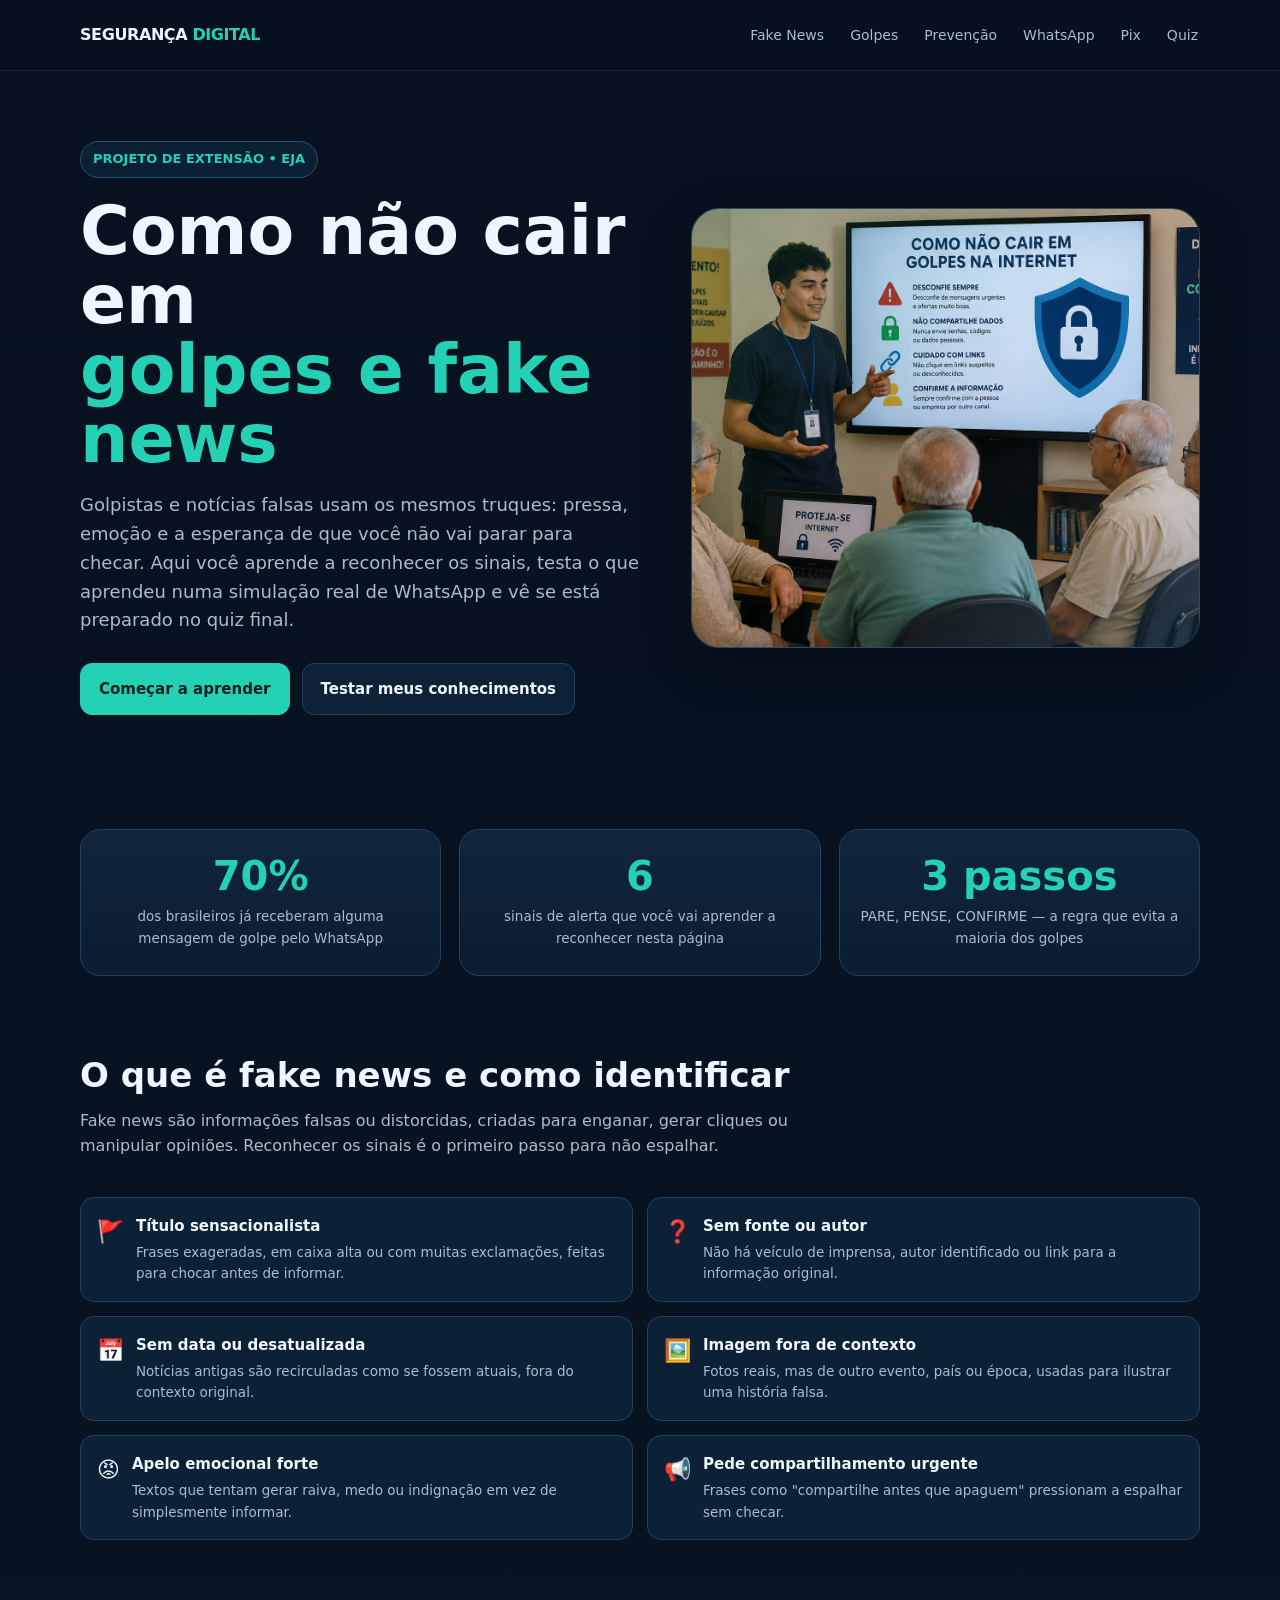
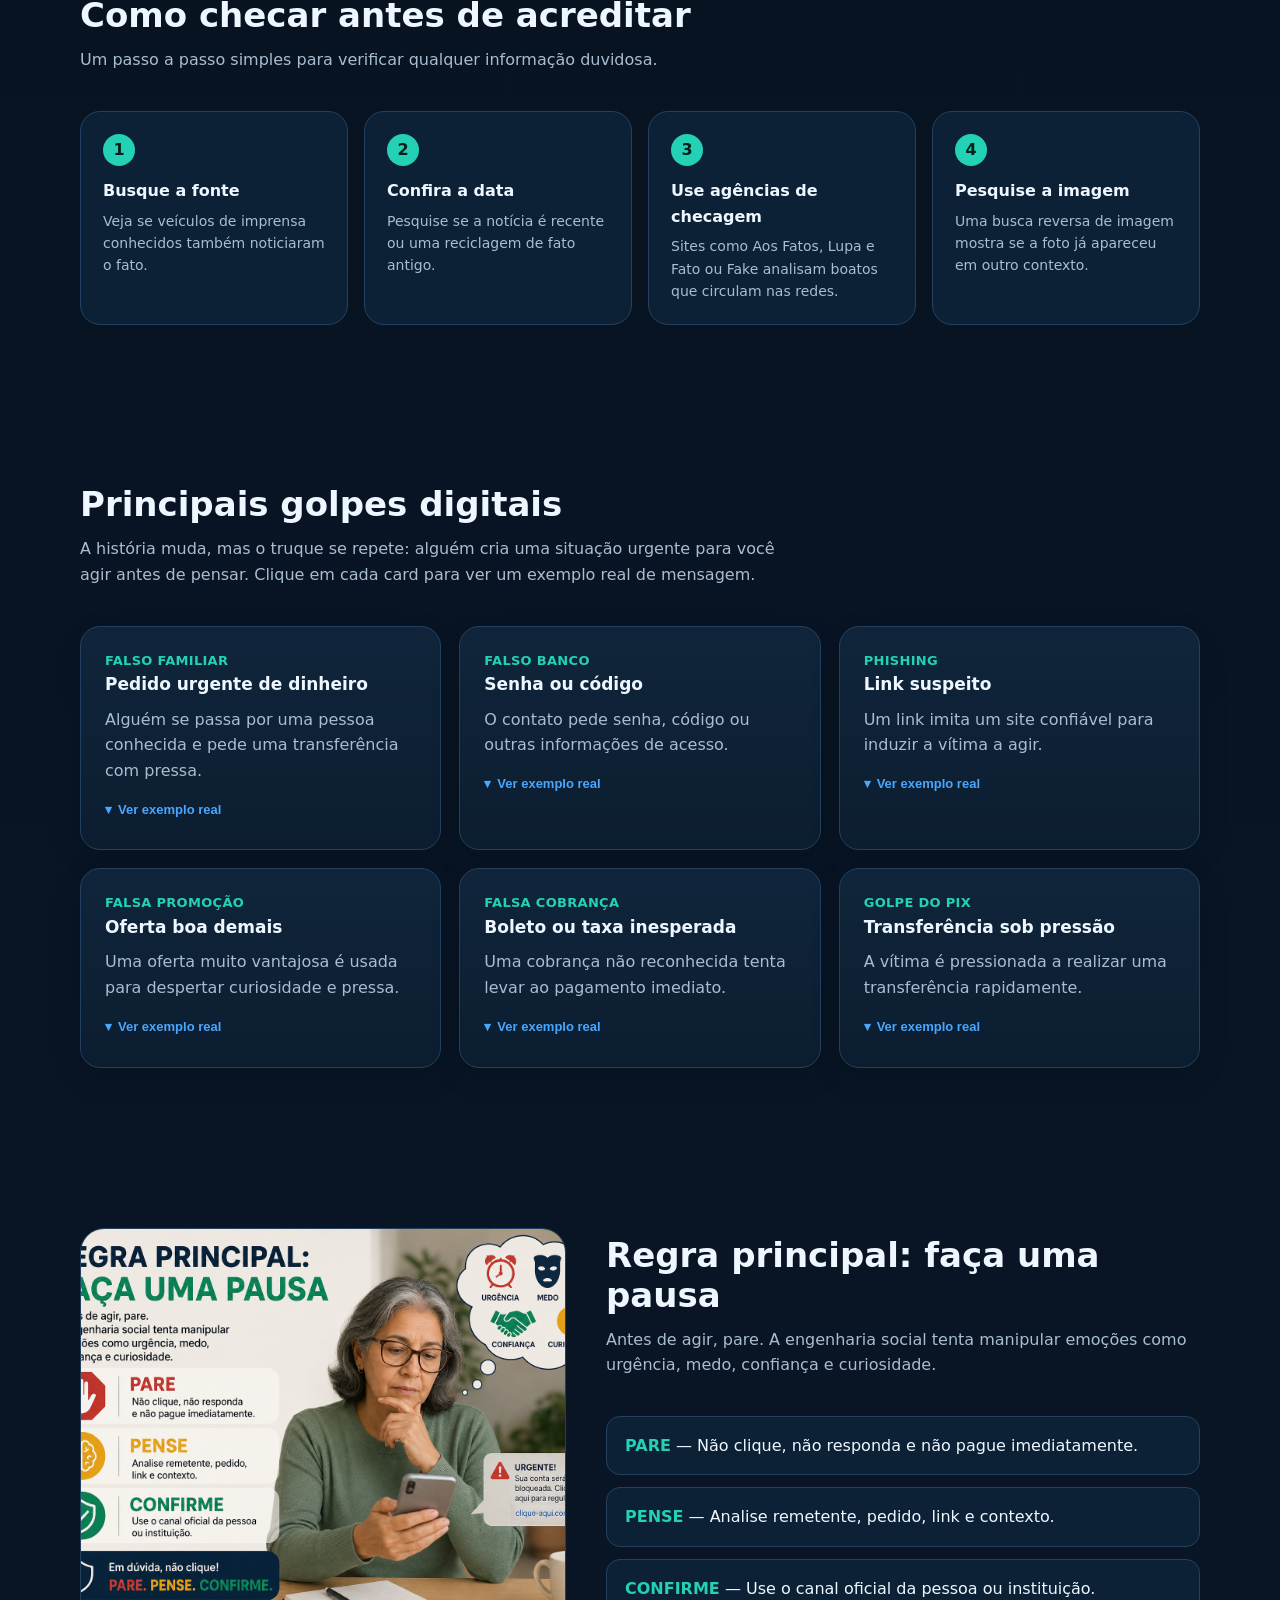
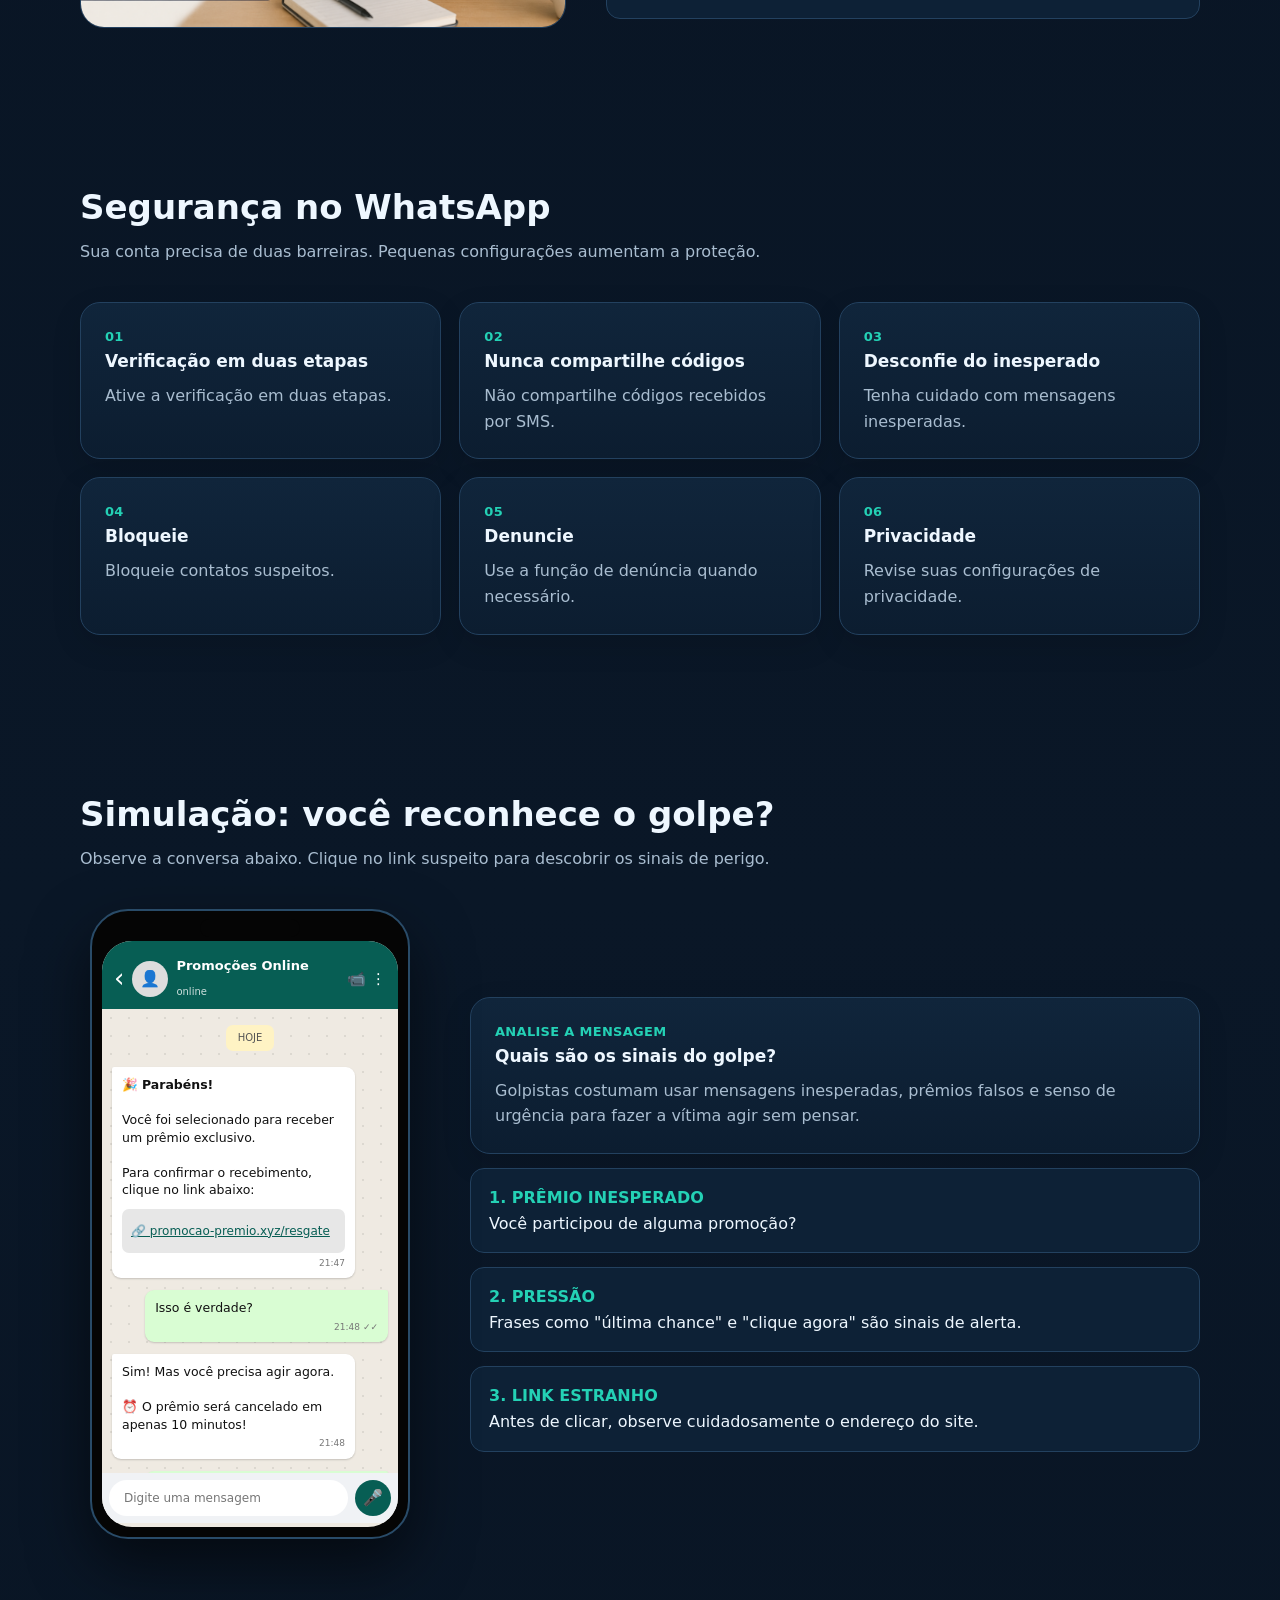
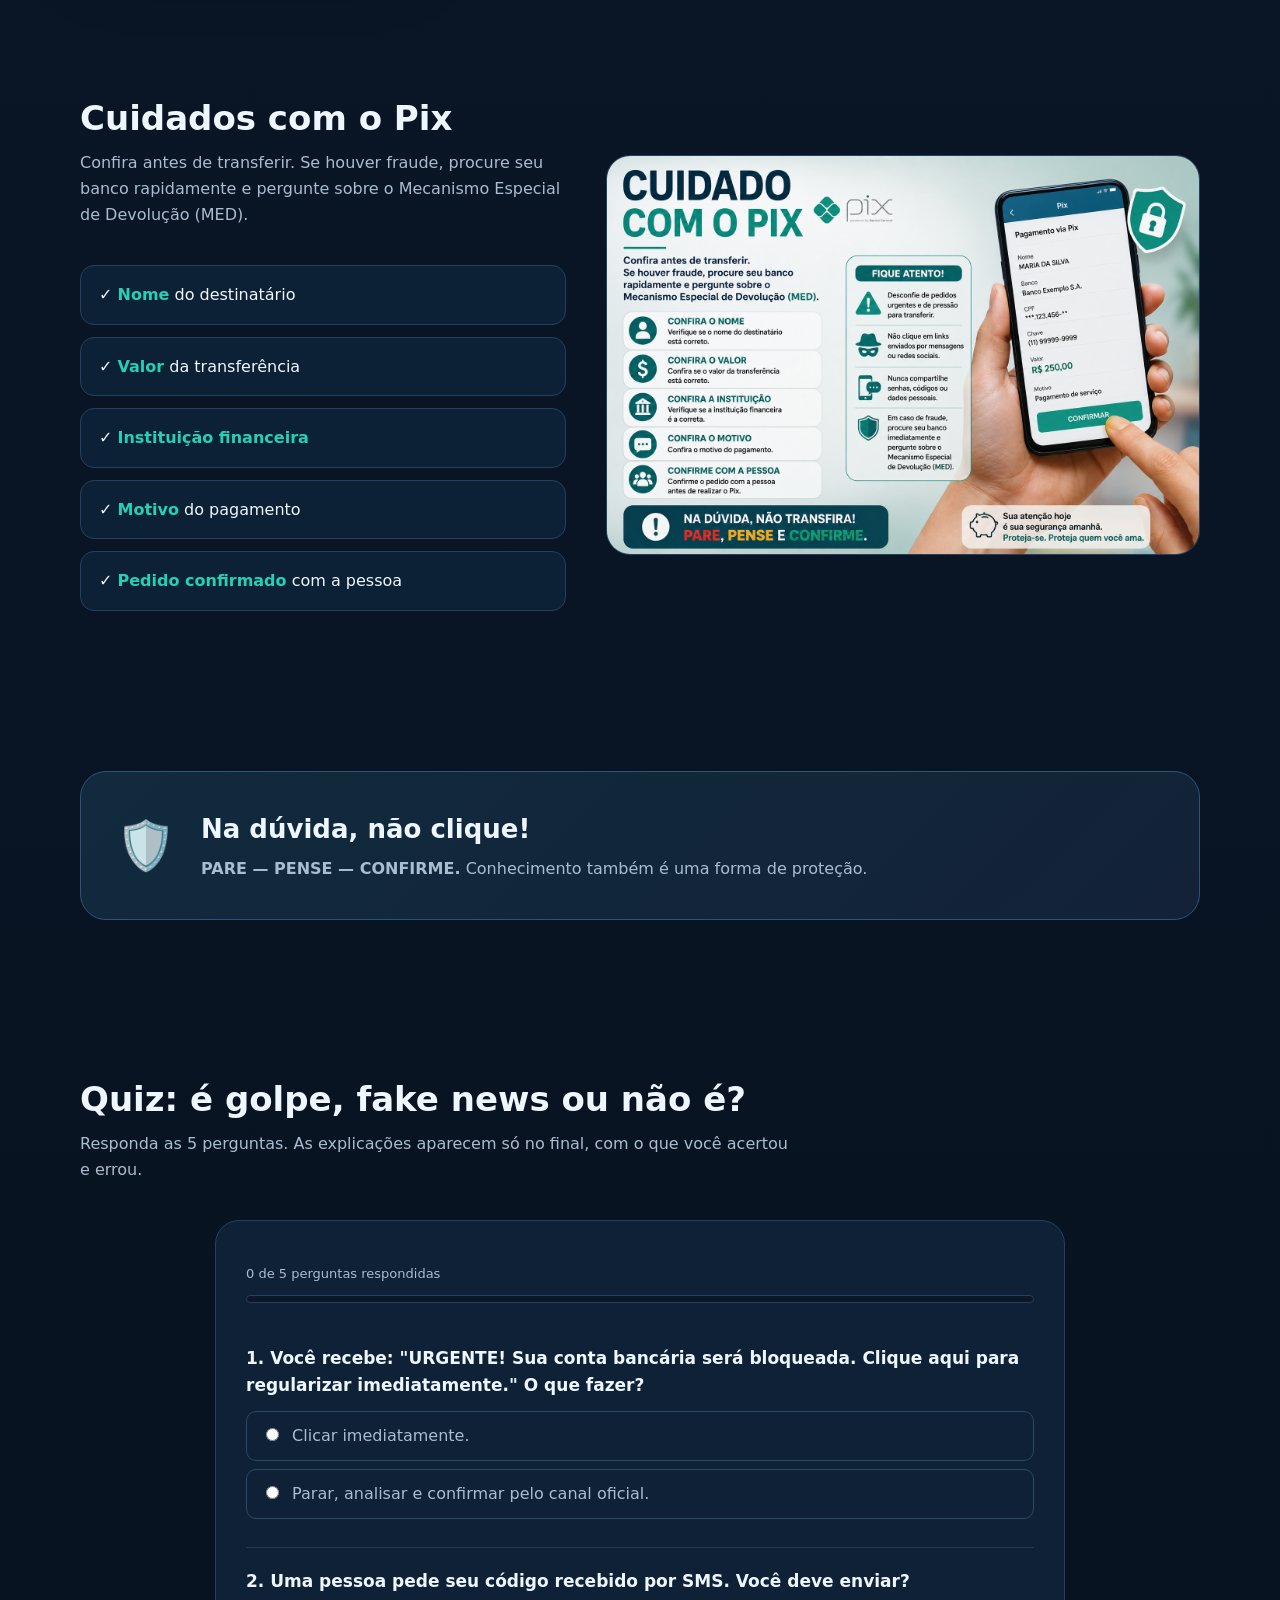
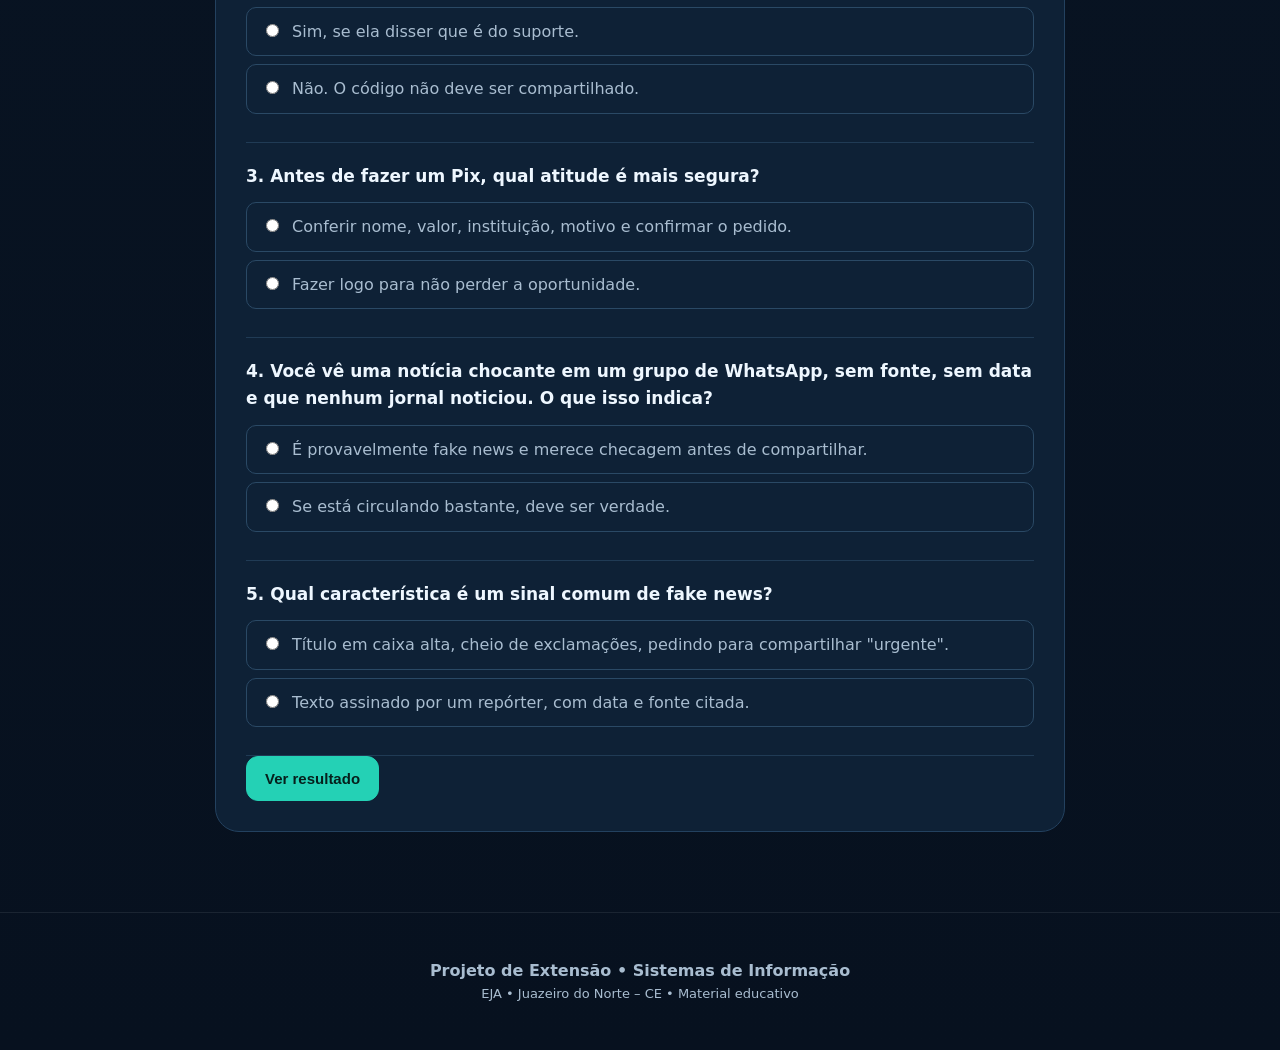
==== commit d66edc82: "nova versao 1.1" ====
--- a/index.html
+++ b/index.html
@@ -2,7 +2,8 @@
 <html lang="pt-BR">
 <head>
     <meta charset="UTF-8">
-    <meta name="viewport" content="width=device-width, initial-scale=1.0">
+    <meta name="viewport" content="width=device-width, initial-scale=1.0, viewport-fit=cover">
+    <meta name="theme-color" content="#07111f">
     <title>Como Evitar Golpes Digitais e Fake News | EJA</title>
     <meta name="description"
           content="Material educativo sobre fake news, golpes digitais, WhatsApp, Pix e segurança na internet, com simulação prática e quiz.">
@@ -49,20 +50,21 @@
                 <div class="eyebrow">PROJETO DE EXTENSÃO • EJA</div>
 
                 <h1>
-                    Como evitar
+                    Como não cair em
                     <br>
                     <span>golpes e fake news</span>
                 </h1>
 
                 <p>
-                    Aprenda a reconhecer notícias falsas e golpes digitais,
-                    e adote hábitos simples para usar o celular e a internet
-                    com mais segurança.
+                    Golpistas e notícias falsas usam os mesmos truques: pressa,
+                    emoção e a esperança de que você não vai parar para checar.
+                    Aqui você aprende a reconhecer os sinais, testa o que aprendeu
+                    numa simulação real de WhatsApp e vê se está preparado no quiz final.
                 </p>
 
                 <div class="buttons">
-                    <a class="btn primary" href="#fakenews">Aprender agora</a>
-                    <a class="btn" href="#quiz">Fazer o quiz</a>
+                    <a class="btn primary" href="#fakenews">Começar a aprender</a>
+                    <a class="btn" href="#quiz">Testar meus conhecimentos</a>
                 </div>
             </div>
 
@@ -72,6 +74,23 @@
 
         </header>
 
+        <div class="container reveal">
+            <div class="stats-bar">
+                <div class="stat">
+                    <span class="stat-num" data-alvo="70" data-sufixo="%">0%</span>
+                    <span class="stat-label">dos brasileiros já receberam alguma mensagem de golpe pelo WhatsApp</span>
+                </div>
+                <div class="stat">
+                    <span class="stat-num" data-alvo="6" data-sufixo="">0</span>
+                    <span class="stat-label">sinais de alerta que você vai aprender a reconhecer nesta página</span>
+                </div>
+                <div class="stat">
+                    <span class="stat-num" data-alvo="3" data-sufixo=" passos">0</span>
+                    <span class="stat-label">PARE, PENSE, CONFIRME — a regra que evita a maioria dos golpes</span>
+                </div>
+            </div>
+        </div>
+
         <!-- =========================
              FAKE NEWS
         ========================== -->
@@ -79,7 +98,7 @@
         <section id="fakenews">
             <div class="container">
 
-                <div class="section-title">
+                <div class="section-title reveal">
                     <h2>O que é fake news e como identificar</h2>
                     <p>
                         Fake news são informações falsas ou distorcidas, criadas
@@ -140,7 +159,7 @@
 
                 </div>
 
-                <div class="section-title" style="margin-top:56px;">
+                <div class="section-title reveal" style="margin-top:56px;">
                     <h2>Como checar antes de acreditar</h2>
                     <p>Um passo a passo simples para verificar qualquer informação duvidosa.</p>
                 </div>
@@ -179,11 +198,12 @@
         <section id="golpes">
             <div class="container">
 
-                <div class="section-title">
+                <div class="section-title reveal">
                     <h2>Principais golpes digitais</h2>
                     <p>
-                        Muda a história, repete o truque. Conheça os padrões mais
-                        comuns para desconfiar antes de agir.
+                        A história muda, mas o truque se repete: alguém cria uma
+                        situação urgente para você agir antes de pensar. Clique em
+                        cada card para ver um exemplo real de mensagem.
                     </p>
                 </div>
 
@@ -193,36 +213,72 @@
                         <div class="num">FALSO FAMILIAR</div>
                         <h3>Pedido urgente de dinheiro</h3>
                         <p>Alguém se passa por uma pessoa conhecida e pede uma transferência com pressa.</p>
+                        <button class="card-toggle" aria-expanded="false" aria-controls="ex-familiar">
+                            <span class="seta">▾</span> <span class="texto-toggle">Ver exemplo real</span>
+                        </button>
+                        <div class="card-exemplo" id="ex-familiar">
+                            <p class="card-exemplo-texto"><b>Mensagem típica:</b> "Oi mãe, quebrei meu celular e estou usando o de um amigo. Preciso que você me faça um Pix urgente, depois te explico."</p>
+                        </div>
                     </div>
 
                     <div class="card">
                         <div class="num">FALSO BANCO</div>
                         <h3>Senha ou código</h3>
                         <p>O contato pede senha, código ou outras informações de acesso.</p>
+                        <button class="card-toggle" aria-expanded="false" aria-controls="ex-banco">
+                            <span class="seta">▾</span> <span class="texto-toggle">Ver exemplo real</span>
+                        </button>
+                        <div class="card-exemplo" id="ex-banco">
+                            <p class="card-exemplo-texto"><b>Mensagem típica:</b> "Detectamos uma movimentação suspeita. Informe o código de 6 dígitos enviado por SMS para cancelar a transação."</p>
+                        </div>
                     </div>
 
                     <div class="card">
                         <div class="num">PHISHING</div>
                         <h3>Link suspeito</h3>
                         <p>Um link imita um site confiável para induzir a vítima a agir.</p>
+                        <button class="card-toggle" aria-expanded="false" aria-controls="ex-phishing">
+                            <span class="seta">▾</span> <span class="texto-toggle">Ver exemplo real</span>
+                        </button>
+                        <div class="card-exemplo" id="ex-phishing">
+                            <p class="card-exemplo-texto"><b>Sinal de alerta:</b> um link como "meubanco-seguro.xyz" ou "correios-rastreio.info" imita o nome de uma empresa real, mas o endereço (depois do primeiro "/") é diferente do site oficial.</p>
+                        </div>
                     </div>
 
                     <div class="card">
                         <div class="num">FALSA PROMOÇÃO</div>
                         <h3>Oferta boa demais</h3>
                         <p>Uma oferta muito vantajosa é usada para despertar curiosidade e pressa.</p>
+                        <button class="card-toggle" aria-expanded="false" aria-controls="ex-promocao">
+                            <span class="seta">▾</span> <span class="texto-toggle">Ver exemplo real</span>
+                        </button>
+                        <div class="card-exemplo" id="ex-promocao">
+                            <p class="card-exemplo-texto"><b>Mensagem típica:</b> "Parabéns! Você ganhou um smartphone. Pague apenas a taxa de envio de R$ 19,90 clicando no link."</p>
+                        </div>
                     </div>
 
                     <div class="card">
                         <div class="num">FALSA COBRANÇA</div>
                         <h3>Boleto ou taxa inesperada</h3>
                         <p>Uma cobrança não reconhecida tenta levar ao pagamento imediato.</p>
+                        <button class="card-toggle" aria-expanded="false" aria-controls="ex-cobranca">
+                            <span class="seta">▾</span> <span class="texto-toggle">Ver exemplo real</span>
+                        </button>
+                        <div class="card-exemplo" id="ex-cobranca">
+                            <p class="card-exemplo-texto"><b>Mensagem típica:</b> "Consta um débito em aberto referente à sua fatura. Regularize hoje para evitar negativação. Pague pelo link abaixo."</p>
+                        </div>
                     </div>
 
                     <div class="card">
                         <div class="num">GOLPE DO PIX</div>
                         <h3>Transferência sob pressão</h3>
                         <p>A vítima é pressionada a realizar uma transferência rapidamente.</p>
+                        <button class="card-toggle" aria-expanded="false" aria-controls="ex-pix">
+                            <span class="seta">▾</span> <span class="texto-toggle">Ver exemplo real</span>
+                        </button>
+                        <div class="card-exemplo" id="ex-pix">
+                            <p class="card-exemplo-texto"><b>Mensagem típica:</b> "Sua entrega está retida por falta de pagamento da taxa alfandegária. Faça o Pix agora ou o produto será devolvido."</p>
+                        </div>
                     </div>
 
                 </div>
@@ -241,7 +297,7 @@
                 </div>
 
                 <div>
-                    <div class="section-title">
+                    <div class="section-title reveal">
                         <h2>Regra principal: faça uma pausa</h2>
                         <p>
                             Antes de agir, pare. A engenharia social tenta manipular
@@ -266,7 +322,7 @@
         <section id="whatsapp">
             <div class="container">
 
-                <div class="section-title">
+                <div class="section-title reveal">
                     <h2>Segurança no WhatsApp</h2>
                     <p>Sua conta precisa de duas barreiras. Pequenas configurações aumentam a proteção.</p>
                 </div>
@@ -319,7 +375,7 @@
         <section id="simulacao-whatsapp">
             <div class="container">
 
-                <div class="section-title">
+                <div class="section-title reveal">
                     <h2>Simulação: você reconhece o golpe?</h2>
                     <p>Observe a conversa abaixo. Clique no link suspeito para descobrir os sinais de perigo.</p>
                 </div>
@@ -420,7 +476,7 @@
             <div class="container split">
 
                 <div>
-                    <div class="section-title">
+                    <div class="section-title reveal">
                         <h2>Cuidados com o Pix</h2>
                         <p>
                             Confira antes de transferir. Se houver fraude, procure seu
@@ -468,14 +524,17 @@
         <section id="quiz">
             <div class="container">
 
-                <div class="section-title">
+                <div class="section-title reveal">
                     <h2>Quiz: é golpe, fake news ou não é?</h2>
-                    <p>Responda e veja a explicação de cada resposta na hora.</p>
+                    <p>Responda as 5 perguntas. As explicações aparecem só no final, com o que você acertou e errou.</p>
                 </div>
 
                 <div class="quiz">
 
-                    <p class="quiz-progress">5 perguntas • leva menos de 2 minutos</p>
+                    <p class="quiz-progress" id="quizProgressoTexto">0 de 5 perguntas respondidas</p>
+                    <div class="quiz-progress-bar">
+                        <div class="quiz-progress-fill" id="quizProgressoBarra"></div>
+                    </div>
 
                     <div class="question">
                         <h3>1. Você recebe: "URGENTE! Sua conta bancária será bloqueada. Clique aqui para regularizar imediatamente." O que fazer?</h3>
@@ -489,8 +548,6 @@
                             <input type="radio" name="q1" value="1">
                             Parar, analisar e confirmar pelo canal oficial.
                         </label>
-
-                        <p class="option-feedback" id="feedback-q1"></p>
                     </div>
 
                     <div class="question">
@@ -505,8 +562,6 @@
                             <input type="radio" name="q2" value="1">
                             Não. O código não deve ser compartilhado.
                         </label>
-
-                        <p class="option-feedback" id="feedback-q2"></p>
                     </div>
 
                     <div class="question">
@@ -521,8 +576,6 @@
                             <input type="radio" name="q3" value="0">
                             Fazer logo para não perder a oportunidade.
                         </label>
-
-                        <p class="option-feedback" id="feedback-q3"></p>
                     </div>
 
                     <div class="question">
@@ -537,8 +590,6 @@
                             <input type="radio" name="q4" value="0">
                             Se está circulando bastante, deve ser verdade.
                         </label>
-
-                        <p class="option-feedback" id="feedback-q4"></p>
                     </div>
 
                     <div class="question">
@@ -553,13 +604,17 @@
                             <input type="radio" name="q5" value="0">
                             Texto assinado por um repórter, com data e fonte citada.
                         </label>
-
-                        <p class="option-feedback" id="feedback-q5"></p>
                     </div>
 
                     <button class="btn primary" id="btnCorrigir" type="button">Ver resultado</button>
 
                     <p id="result" class="result" role="status"></p>
+
+                    <div id="review" class="review" aria-live="polite"></div>
+
+                    <button class="btn" id="btnTentarNovamente" type="button" style="display:none; margin-top:18px;">
+                        🔄 Tentar novamente
+                    </button>
 
                 </div>
             </div>
--- a/style.css
+++ b/style.css
@@ -55,6 +55,8 @@
 .container {
     width: min(1120px, 92%);
     margin: auto;
+    padding-left: env(safe-area-inset-left);
+    padding-right: env(safe-area-inset-right);
 }
 
 /* Foco visível para navegação por teclado */
@@ -323,6 +325,106 @@
 
 .card.ok-card {
     border-color: rgba(36, 209, 181, .4);
+}
+
+/* Cards de golpes expansíveis: "ver exemplo real" */
+.card.expandable {
+    cursor: pointer;
+}
+
+.card-toggle {
+    background: none;
+    border: none;
+    color: var(--accent2);
+    font-size: 13px;
+    font-weight: 700;
+    padding: 0;
+    margin-top: 10px;
+    cursor: pointer;
+    display: inline-flex;
+    align-items: center;
+    gap: 6px;
+    min-height: 32px;
+}
+
+.card-toggle .seta {
+    transition: transform .25s ease;
+    display: inline-block;
+}
+
+.card-toggle[aria-expanded="true"] .seta {
+    transform: rotate(180deg);
+}
+
+.card-exemplo {
+    max-height: 0;
+    overflow: hidden;
+    transition: max-height .3s ease;
+}
+
+.card-exemplo.aberto {
+    max-height: 240px;
+}
+
+.card-exemplo-texto {
+    margin-top: 10px;
+    padding-top: 10px;
+    border-top: 1px dashed var(--line);
+    font-size: 13.5px;
+    color: var(--muted);
+}
+
+.card-exemplo-texto b {
+    color: var(--text);
+}
+
+/* =========================
+   ESTATÍSTICAS ANIMADAS
+========================== */
+
+.stats-bar {
+    display: grid;
+    grid-template-columns: repeat(3, 1fr);
+    gap: 18px;
+    margin-top: 44px;
+}
+
+.stat {
+    background: linear-gradient(180deg, #10253b, #0c1d30);
+    border: 1px solid var(--line);
+    border-radius: var(--radius);
+    padding: 26px 20px;
+    text-align: center;
+}
+
+.stat .stat-num {
+    font-size: 40px;
+    font-weight: 900;
+    color: var(--accent);
+    display: block;
+    line-height: 1;
+}
+
+.stat .stat-label {
+    color: var(--muted);
+    font-size: 13.5px;
+    margin-top: 10px;
+    display: block;
+}
+
+/* =========================
+   ANIMAÇÃO DE ENTRADA AO ROLAR
+========================== */
+
+.reveal {
+    opacity: 0;
+    transform: translateY(18px);
+    transition: opacity .5s ease, transform .5s ease;
+}
+
+.reveal.visivel {
+    opacity: 1;
+    transform: translateY(0);
 }
 
 /* =========================
@@ -490,7 +592,7 @@
     height: 630px;
     background: #050505;
     border-radius: 38px;
-    padding: 10px;
+    padding: 30px 10px 10px;
     position: relative;
     margin: auto;
     box-shadow: 0 25px 60px rgba(0, 0, 0, .55);
@@ -498,12 +600,12 @@
 }
 
 .celular-topo {
-    width: 110px;
-    height: 24px;
+    width: 100px;
+    height: 18px;
     background: #050505;
     border-radius: 20px;
     position: absolute;
-    top: 10px;
+    top: 8px;
     left: 50%;
     transform: translateX(-50%);
     z-index: 20;
@@ -525,31 +627,37 @@
     color: white;
     display: flex;
     align-items: center;
-    padding: 16px 14px 8px;
-    gap: 4px;
+    padding: 16px 12px 8px;
+    gap: 8px;
 }
 
 .whatsapp-voltar {
-    font-size: 28px;
+    font-size: 26px;
+    flex-shrink: 0;
 }
 
 .whatsapp-foto {
-    width: 38px;
-    height: 38px;
+    width: 36px;
+    height: 36px;
     border-radius: 50%;
     background: #ddd;
     display: flex;
     align-items: center;
     justify-content: center;
+    flex-shrink: 0;
 }
 
 .whatsapp-contato {
     flex: 1;
+    min-width: 0;
 }
 
 .whatsapp-contato strong {
     display: block;
     font-size: 13px;
+    white-space: nowrap;
+    overflow: hidden;
+    text-overflow: ellipsis;
 }
 
 .whatsapp-contato span {
@@ -558,7 +666,9 @@
 }
 
 .whatsapp-icones {
-    font-size: 16px;
+    font-size: 15px;
+    flex-shrink: 0;
+    white-space: nowrap;
 }
 
 .whatsapp-conversa {
@@ -726,7 +836,23 @@
 .quiz-progress {
     color: var(--muted);
     font-size: 13px;
-    margin-bottom: 18px;
+    margin-bottom: 10px;
+}
+
+.quiz-progress-bar {
+    height: 8px;
+    border-radius: 999px;
+    background: #0a1828;
+    overflow: hidden;
+    margin-bottom: 22px;
+    border: 1px solid var(--line);
+}
+
+.quiz-progress-fill {
+    height: 100%;
+    width: 0%;
+    background: linear-gradient(90deg, var(--accent), var(--accent2));
+    transition: width .35s ease;
 }
 
 .question {
@@ -763,18 +889,64 @@
     margin-right: 8px;
 }
 
-.option-feedback {
+/* Marcação visual da resposta escolhida (dado ao vivo, dinamismo) */
+.option.selecionada {
+    border-color: var(--accent2);
+    color: var(--text);
+    background: rgba(72, 167, 255, .08);
+}
+
+/* Painel de revisão exibido só depois do envio final,
+   contextualizando o que foi acertado/errado. */
+.review {
     display: none;
-    margin-top: 10px;
-    padding: 12px 14px;
-    border-radius: 10px;
+    margin-top: 24px;
+    padding-top: 20px;
+    border-top: 1px solid #203b55;
+}
+
+.review.visivel {
+    display: block;
+}
+
+.review-item {
+    display: flex;
+    gap: 12px;
+    padding: 14px 0;
+    border-bottom: 1px solid #1a3450;
+}
+
+.review-item:last-child {
+    border-bottom: 0;
+}
+
+.review-icon {
+    font-size: 20px;
+    flex-shrink: 0;
+}
+
+.review-item.certo .review-icon {
+    color: var(--accent);
+}
+
+.review-item.errado .review-icon {
+    color: var(--danger);
+}
+
+.review-content h4 {
+    margin: 0 0 4px;
+    font-size: 14.5px;
+}
+
+.review-content p {
+    margin: 0;
+    color: var(--muted);
     font-size: 13.5px;
-    background: #0a1828;
-    border: 1px solid var(--line);
-}
-
-.option-feedback.visivel {
-    display: block;
+}
+
+.review-content .correta {
+    color: var(--accent);
+    font-weight: 700;
 }
 
 .result {
@@ -823,17 +995,53 @@
    RESPONSIVIDADE
 ========================== */
 
-@media (max-width: 900px) {
+/* Toque: qualquer elemento clicável tem no mínimo 44x44px,
+   tamanho recomendado para dedos em telas de celular/tablet. */
+.menu-toggle,
+.btn,
+.link-suspeito,
+.option {
+    min-height: 44px;
+}
+
+/* -------- TABLET GRANDE / NOTEBOOK PEQUENO (≤1024px) -------- */
+@media (max-width: 1024px) {
+
+    .container {
+        width: min(1120px, 94%);
+    }
+
+    .grid {
+        grid-template-columns: repeat(2, 1fr);
+    }
+
+    .steps-verify,
+    .signs-list {
+        grid-template-columns: repeat(2, 1fr);
+    }
+
     .simulacao-area {
-        grid-template-columns: 1fr;
-        gap: 36px;
-    }
-}
-
+        grid-template-columns: 300px 1fr;
+        gap: 32px;
+    }
+
+    .hero h1 {
+        font-size: clamp(34px, 5.5vw, 58px);
+    }
+}
+
+/* -------- TABLET / CELULAR DEITADO (≤850px) -------- */
 @media (max-width: 850px) {
+
+    section {
+        padding: 60px 0;
+    }
 
     .menu-toggle {
         display: inline-flex;
+        align-items: center;
+        justify-content: center;
+        min-width: 44px;
     }
 
     .links {
@@ -841,12 +1049,15 @@
         top: 70px;
         left: 0;
         right: 0;
+        max-height: calc(100vh - 70px);
+        overflow-y: auto;
         background: #07111f;
         border-bottom: 1px solid var(--line);
         flex-direction: column;
         gap: 0;
         padding: 8px 20px 16px;
         display: none;
+        box-shadow: 0 12px 24px rgba(0, 0, 0, .3);
     }
 
     .links.aberto {
@@ -854,21 +1065,37 @@
     }
 
     .links a {
-        padding: 12px 0;
+        padding: 14px 4px;
         border-bottom: 1px solid rgba(255, 255, 255, .06);
-    }
-
-    .hero,
+        font-size: 15px;
+    }
+
+    .hero {
+        grid-template-columns: 1fr;
+        padding-top: 36px;
+        padding-bottom: 50px;
+        min-height: auto;
+        text-align: left;
+    }
+
+    /* Imagem aparece antes do texto no celular: dá contexto visual primeiro */
+    .hero-img {
+        order: -1;
+        height: 260px;
+    }
+
+    .hero p {
+        max-width: 100%;
+    }
+
+    .buttons .btn {
+        flex: 1 1 auto;
+        text-align: center;
+    }
+
     .split {
         grid-template-columns: 1fr;
-    }
-
-    .hero {
-        padding-top: 40px;
-    }
-
-    .hero-img {
-        height: 320px;
+        gap: 28px;
     }
 
     .grid,
@@ -878,18 +1105,145 @@
     }
 
     .photo {
-        height: 300px;
+        height: 260px;
     }
 
     .warning {
         align-items: flex-start;
         flex-direction: column;
-    }
-}
-
+        padding: 26px;
+    }
+
+    .simulacao-area {
+        grid-template-columns: 1fr;
+        gap: 32px;
+    }
+
+    .celular-simulacao {
+        width: min(320px, 90vw);
+        height: min(630px, 78vh);
+    }
+
+    .quiz {
+        padding: 22px;
+    }
+}
+
+/* -------- CELULAR GRANDE (≤600px) -------- */
+@media (max-width: 600px) {
+
+    .container {
+        width: 92%;
+    }
+
+    section {
+        padding: 48px 0;
+    }
+
+    .section-title h2 {
+        font-size: 26px;
+    }
+
+    .hero h1 {
+        font-size: clamp(30px, 9vw, 42px);
+        line-height: 1.08;
+    }
+
+    .hero p {
+        font-size: 16px;
+    }
+
+    .card {
+        padding: 20px;
+    }
+
+    .warning .big {
+        font-size: 38px;
+    }
+
+    .warning h2 {
+        font-size: 22px;
+    }
+
+    .quiz {
+        padding: 18px;
+        border-radius: 18px;
+    }
+
+    .question h3 {
+        font-size: 16px;
+    }
+
+    .btn {
+        width: 100%;
+    }
+
+    #btnCorrigir {
+        width: 100%;
+    }
+}
+
+/* -------- CELULAR PEQUENO (≤450px) -------- */
 @media (max-width: 450px) {
+
+    .navin {
+        height: 62px;
+    }
+
+    .brand {
+        font-size: 15px;
+    }
+
+    .hero-img {
+        height: 200px;
+        border-radius: 20px;
+    }
+
     .celular-simulacao {
-        width: 280px;
-        height: 580px;
-    }
-}
+        width: min(260px, 84vw);
+        height: 74vh;
+        max-height: 560px;
+    }
+
+    .whatsapp-cabecalho {
+        height: 60px;
+    }
+
+    .whatsapp-conversa {
+        height: calc(100% - 112px);
+    }
+
+    .msg {
+        font-size: 12px;
+    }
+
+    .signs-list .sign {
+        padding: 14px;
+    }
+
+    .check {
+        padding: 14px;
+        font-size: 14px;
+    }
+}
+
+/* -------- TELAS MUITO PEQUENAS OU CELULAR DEITADO -------- */
+@media (max-width: 380px) {
+    .hero h1 {
+        font-size: 28px;
+    }
+
+    .eyebrow {
+        font-size: 11px;
+        padding: 5px 10px;
+    }
+}
+
+/* Celular na horizontal: o "telefone" da simulação não pode
+   ficar mais alto que a tela disponível. */
+@media (max-height: 500px) and (orientation: landscape) {
+    .celular-simulacao {
+        height: 80vh;
+        max-height: 420px;
+    }
+}
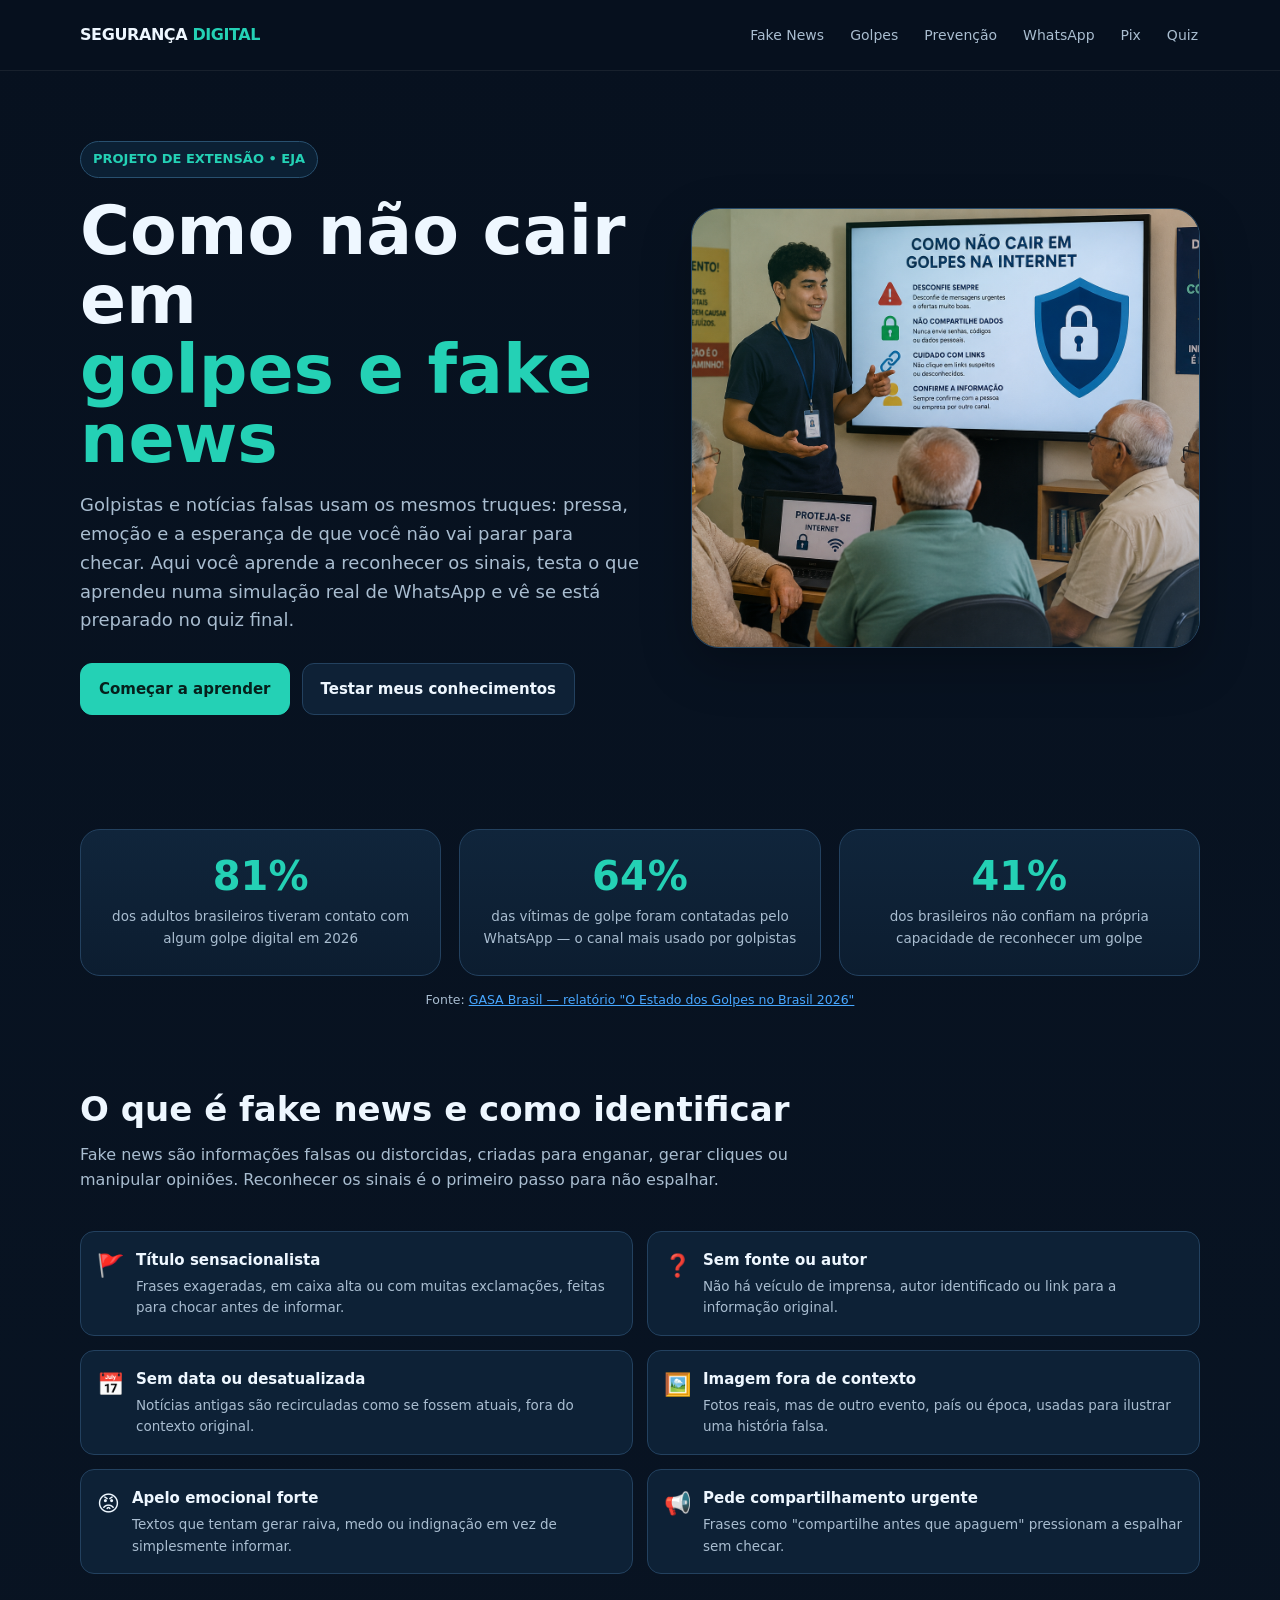
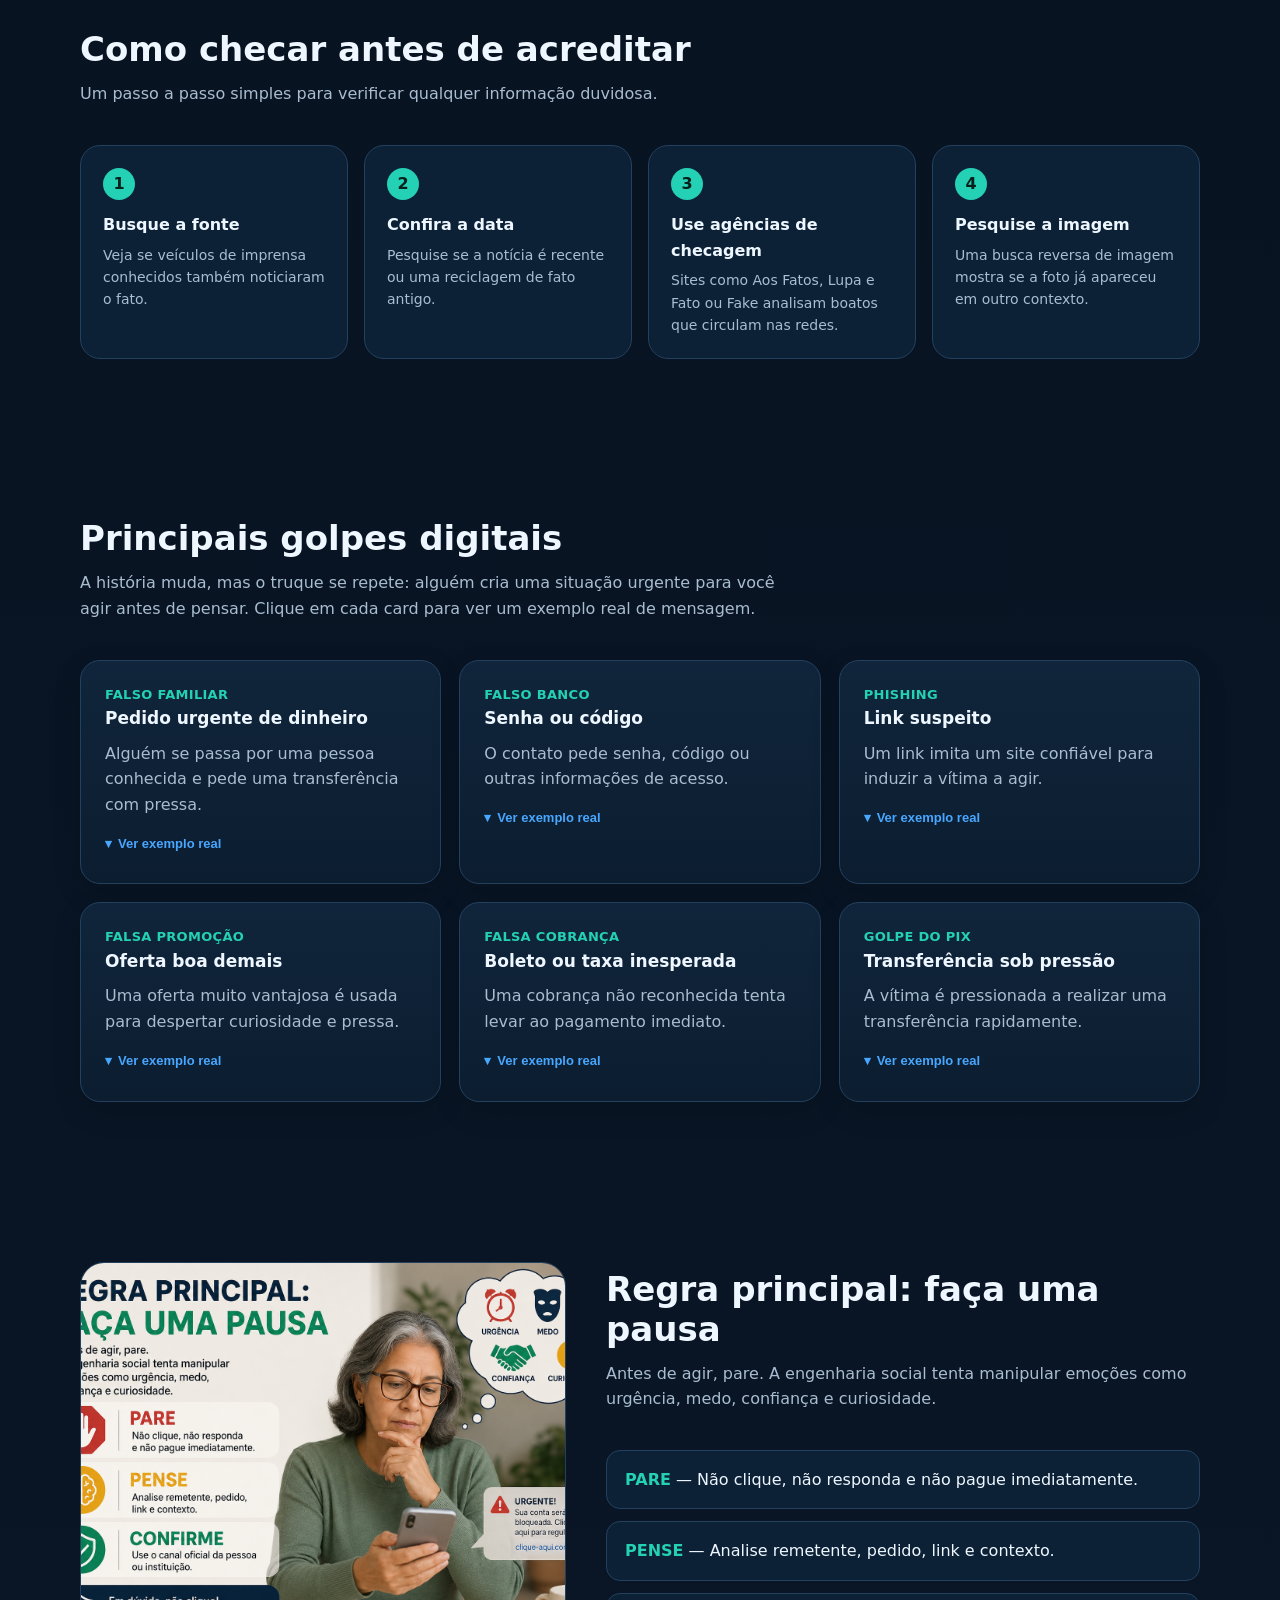
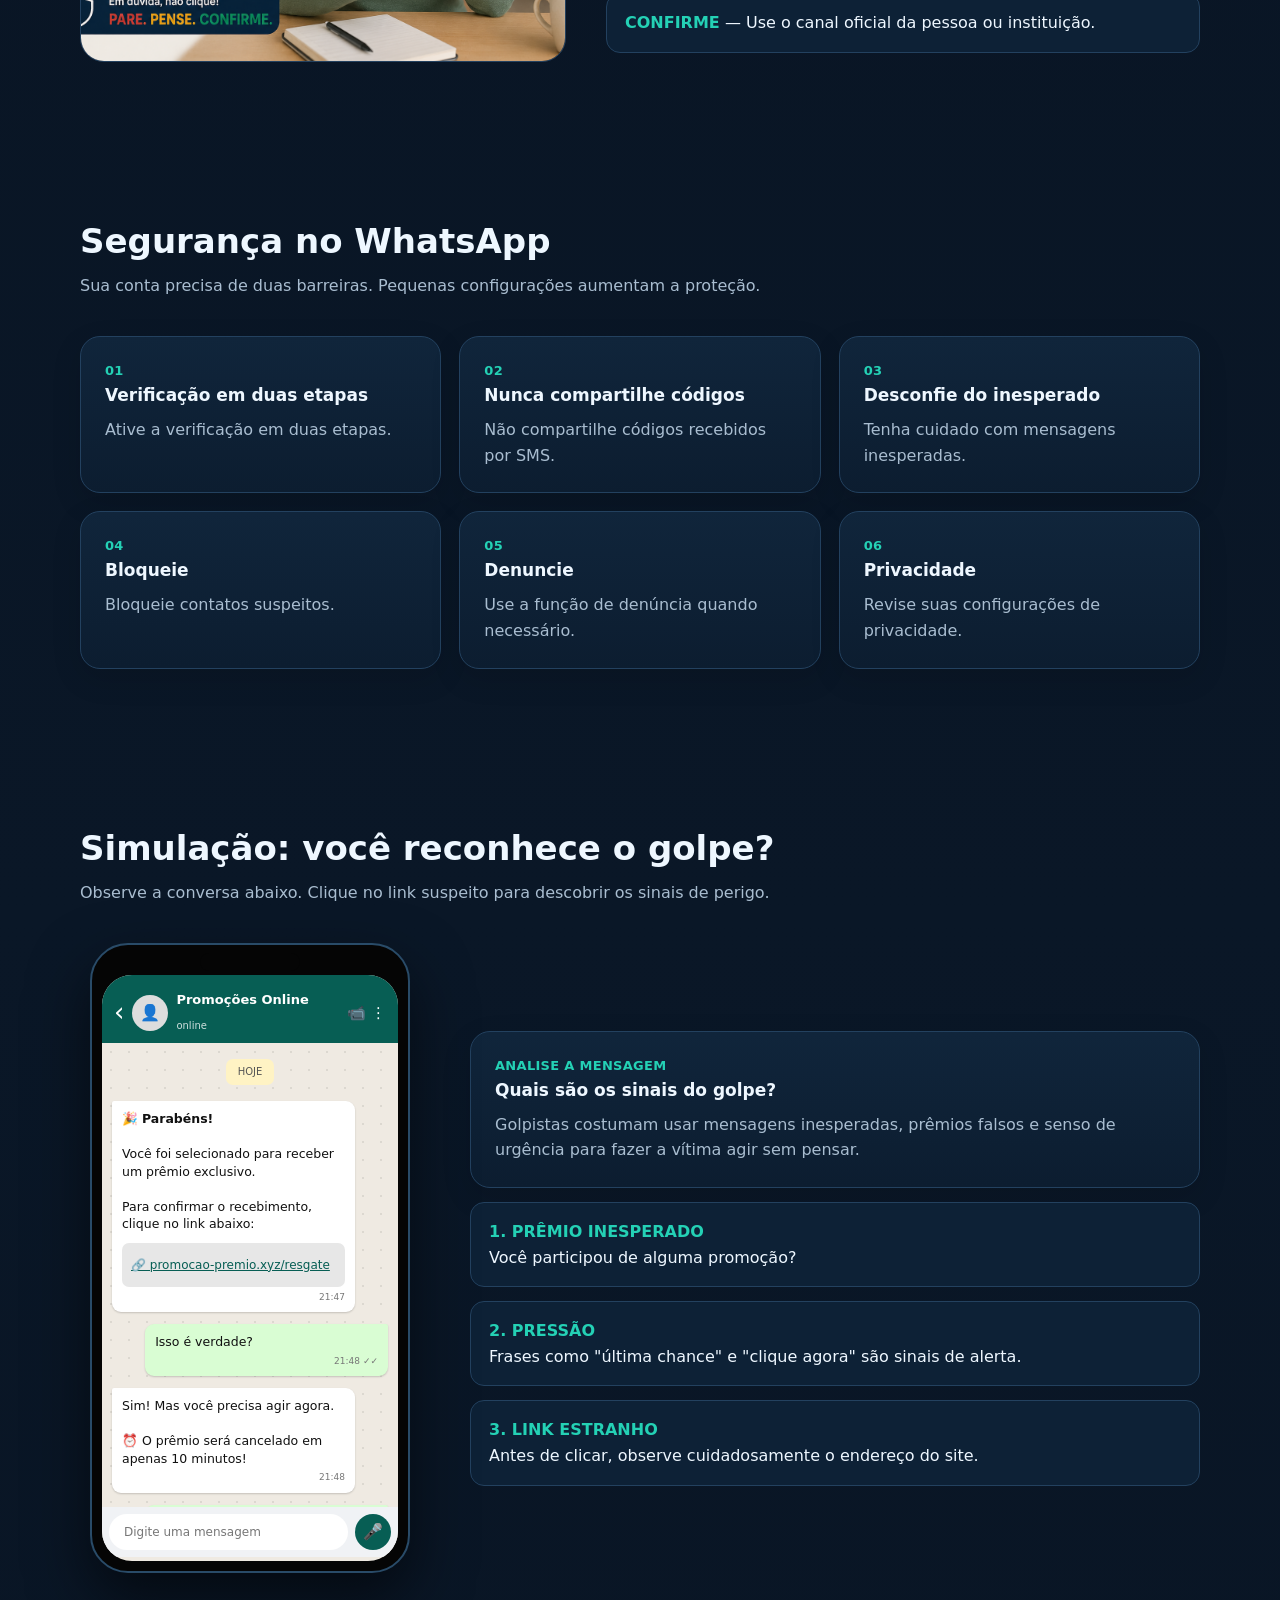
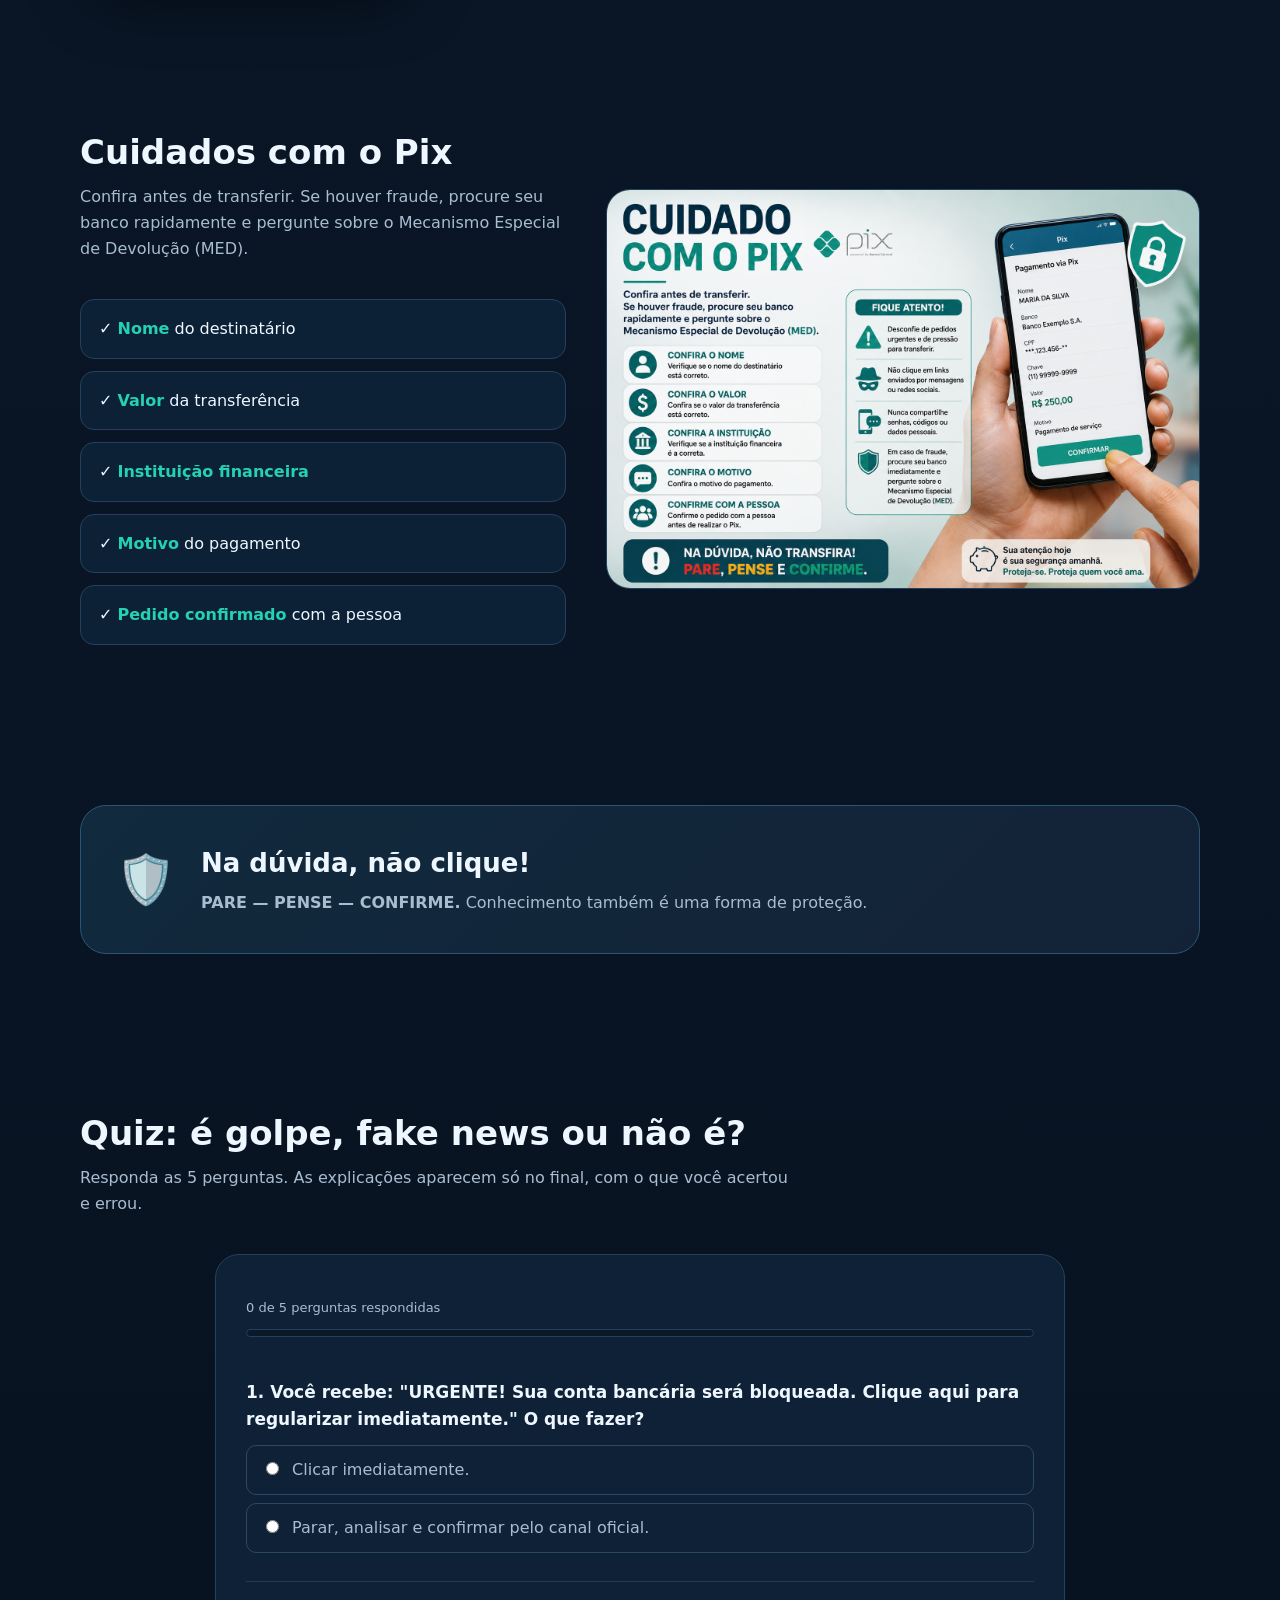
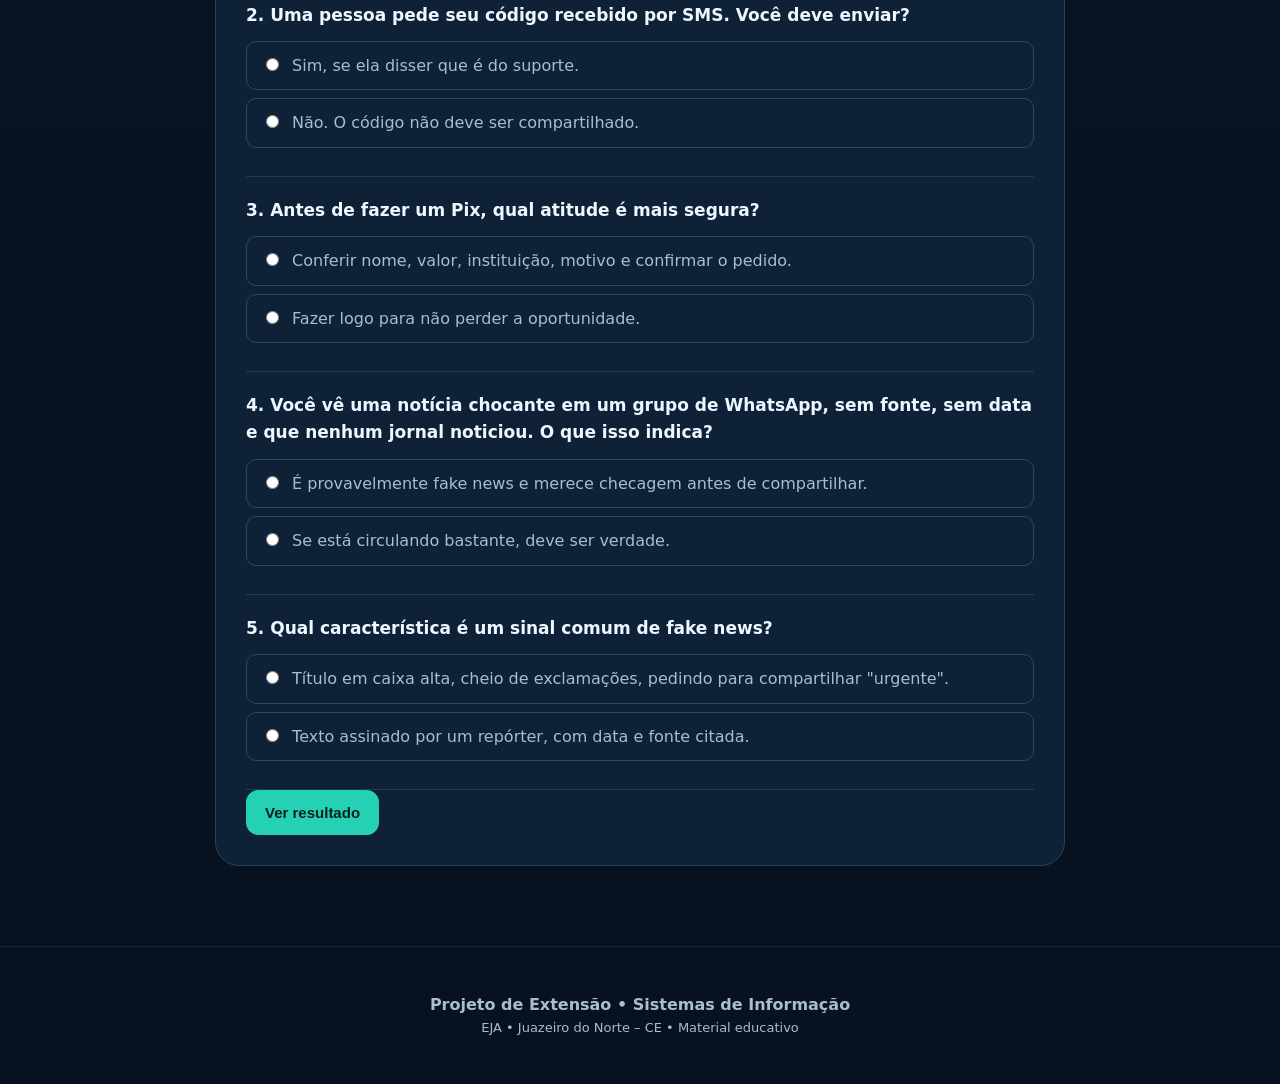
==== commit b00dae8c: "3.0" ====
--- a/index.html
+++ b/index.html
@@ -77,18 +77,21 @@
         <div class="container reveal">
             <div class="stats-bar">
                 <div class="stat">
-                    <span class="stat-num" data-alvo="70" data-sufixo="%">0%</span>
-                    <span class="stat-label">dos brasileiros já receberam alguma mensagem de golpe pelo WhatsApp</span>
+                    <span class="stat-num" data-alvo="81" data-sufixo="%">0%</span>
+                    <span class="stat-label">dos adultos brasileiros tiveram contato com algum golpe digital em 2026</span>
                 </div>
                 <div class="stat">
-                    <span class="stat-num" data-alvo="6" data-sufixo="">0</span>
-                    <span class="stat-label">sinais de alerta que você vai aprender a reconhecer nesta página</span>
+                    <span class="stat-num" data-alvo="64" data-sufixo="%">0%</span>
+                    <span class="stat-label">das vítimas de golpe foram contatadas pelo WhatsApp — o canal mais usado por golpistas</span>
                 </div>
                 <div class="stat">
-                    <span class="stat-num" data-alvo="3" data-sufixo=" passos">0</span>
-                    <span class="stat-label">PARE, PENSE, CONFIRME — a regra que evita a maioria dos golpes</span>
-                </div>
-            </div>
+                    <span class="stat-num" data-alvo="41" data-sufixo="%">0%</span>
+                    <span class="stat-label">dos brasileiros não confiam na própria capacidade de reconhecer um golpe</span>
+                </div>
+            </div>
+            <p class="stats-fonte">
+                Fonte: <a href="https://www.cnnbrasil.com.br/nacional/brasil/golpes-digitais-brasil-teve-34-bilhoes-de-tentativas-em-2025/" target="_blank" rel="noopener noreferrer">GASA Brasil — relatório "O Estado dos Golpes no Brasil 2026"</a>
+            </p>
         </div>
 
         <!-- =========================
--- a/style.css
+++ b/style.css
@@ -410,6 +410,18 @@
     font-size: 13.5px;
     margin-top: 10px;
     display: block;
+}
+
+.stats-fonte {
+    text-align: center;
+    color: var(--muted);
+    font-size: 12.5px;
+    margin: 14px 0 0;
+}
+
+.stats-fonte a {
+    color: var(--accent2);
+    text-decoration: underline;
 }
 
 /* =========================
@@ -1101,7 +1113,7 @@
     .grid,
     .steps-verify,
     .signs-list {
-        grid-template-columns: 1fr;
+        grid-template-columns: repeat(2, 1fr);
     }
 
     .photo {
@@ -1127,6 +1139,23 @@
     .quiz {
         padding: 22px;
     }
+
+    .stats-bar {
+        grid-template-columns: repeat(3, 1fr);
+        gap: 12px;
+    }
+
+    .stat {
+        padding: 20px 14px;
+    }
+
+    .stat .stat-num {
+        font-size: 30px;
+    }
+
+    .stat .stat-label {
+        font-size: 12px;
+    }
 }
 
 /* -------- CELULAR GRANDE (≤600px) -------- */
@@ -1178,8 +1207,37 @@
         width: 100%;
     }
 
-    #btnCorrigir {
+    #btnCorrigir,
+    #btnTentarNovamente {
         width: 100%;
+    }
+
+    /* Abaixo de 600px, tudo vira 1 coluna: cards, sinais, passos e estatísticas */
+    .grid,
+    .steps-verify,
+    .signs-list,
+    .stats-bar {
+        grid-template-columns: 1fr;
+    }
+
+    .stat {
+        padding: 22px;
+    }
+
+    .stat .stat-num {
+        font-size: 34px;
+    }
+
+    .stat .stat-label {
+        font-size: 13.5px;
+    }
+
+    .review-item {
+        gap: 10px;
+    }
+
+    .review-content h4 {
+        font-size: 14px;
     }
 }
 
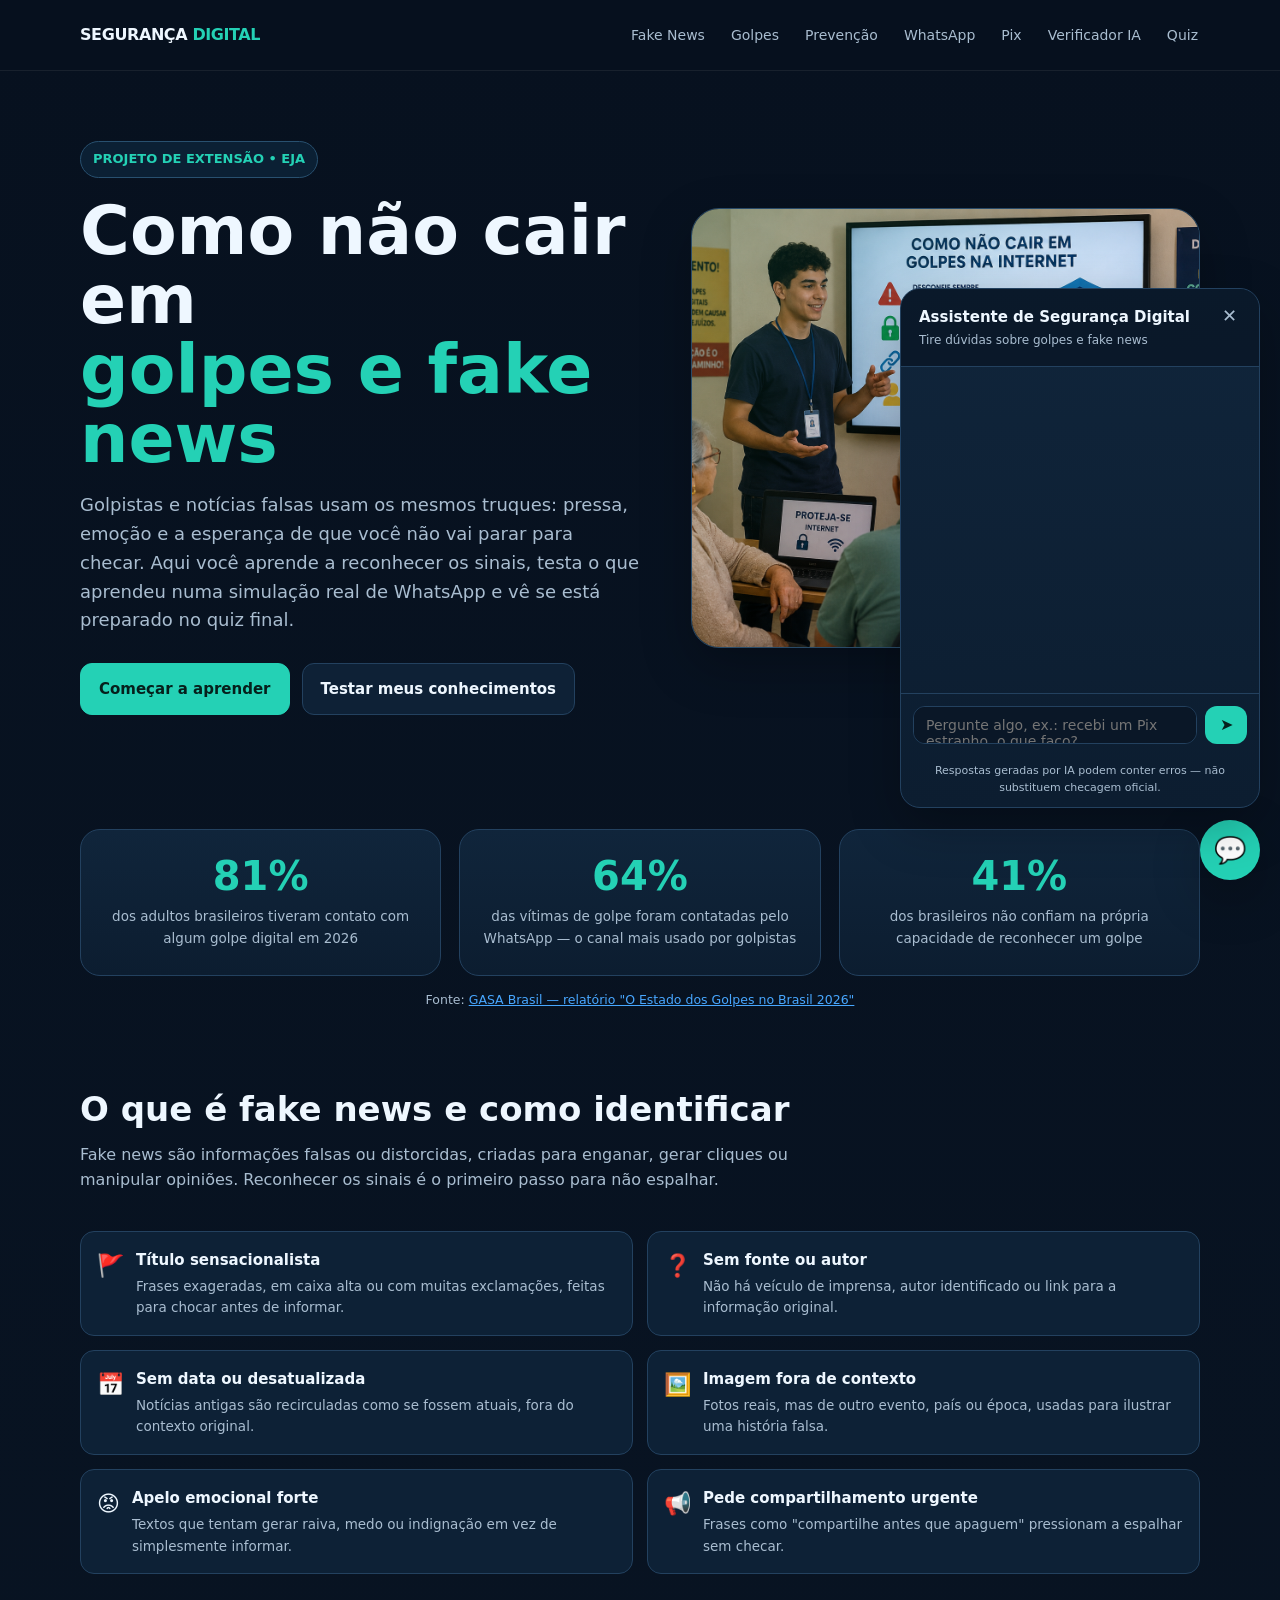
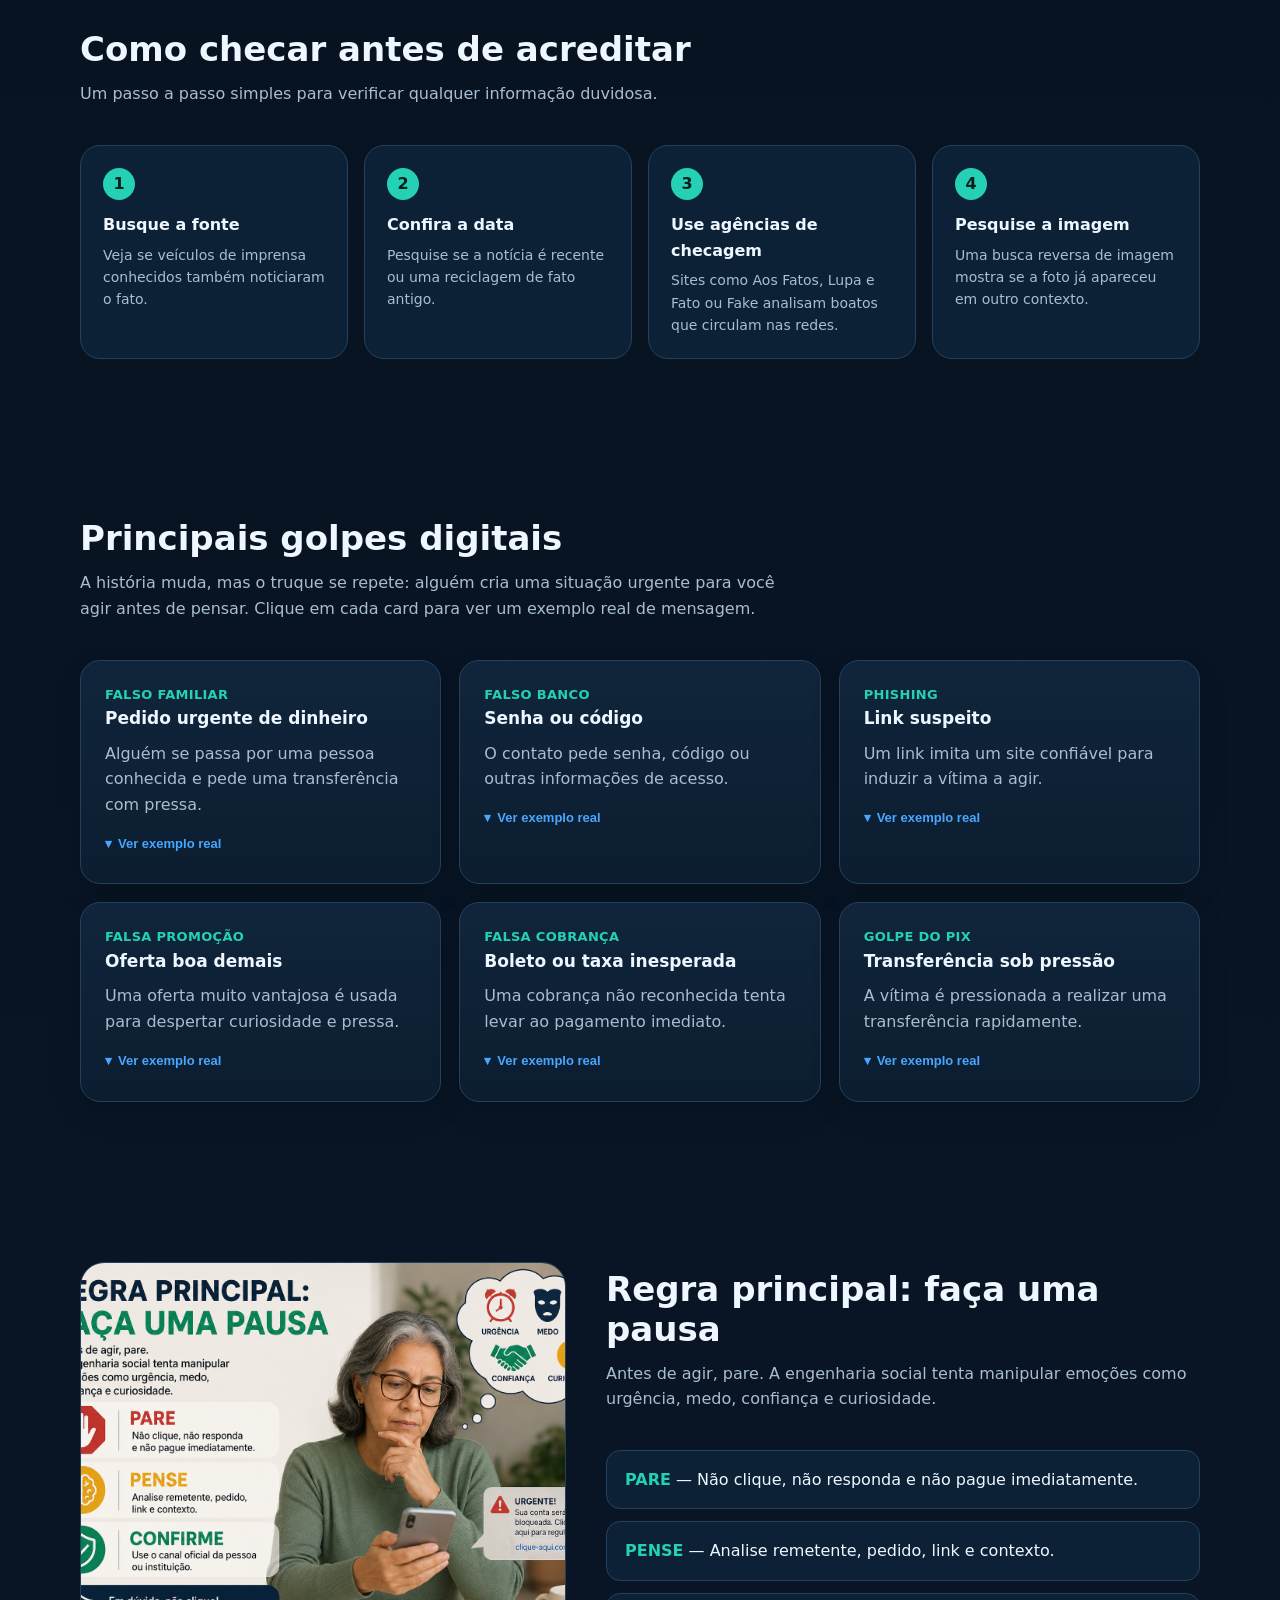
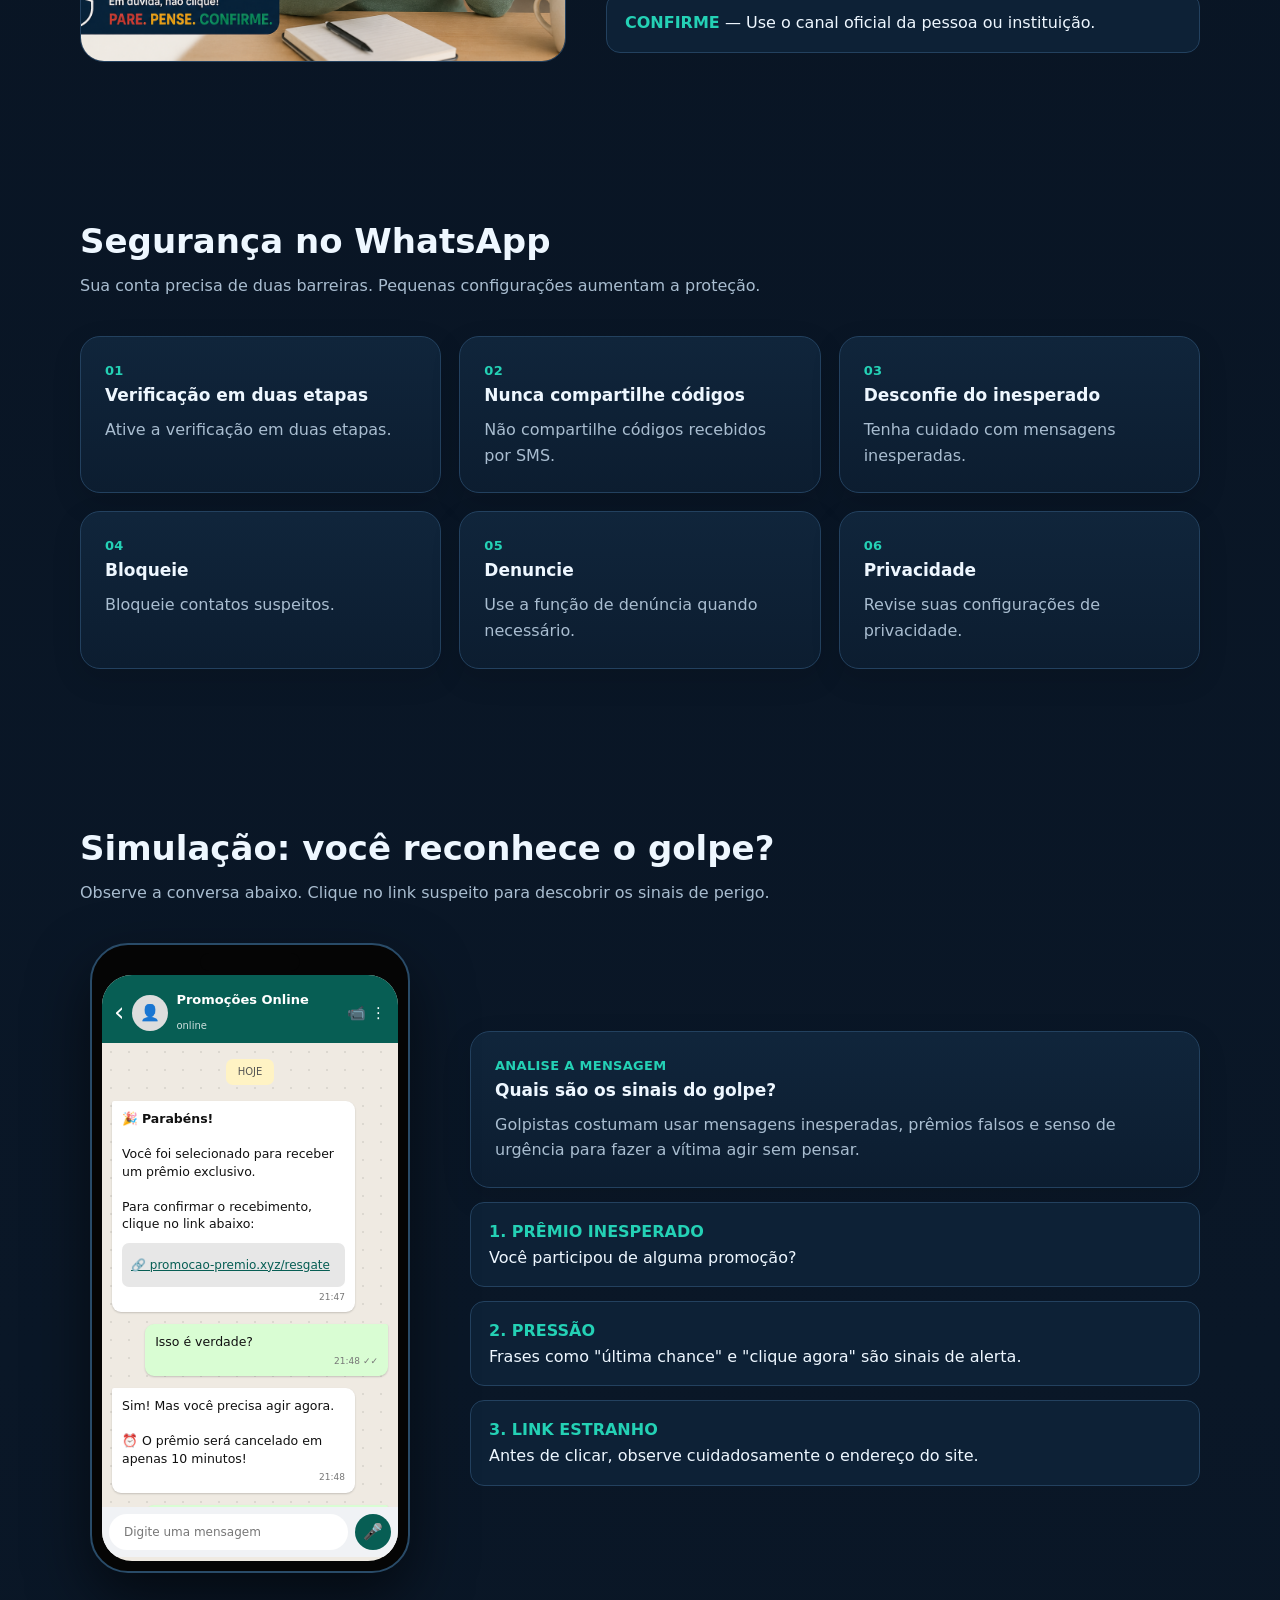
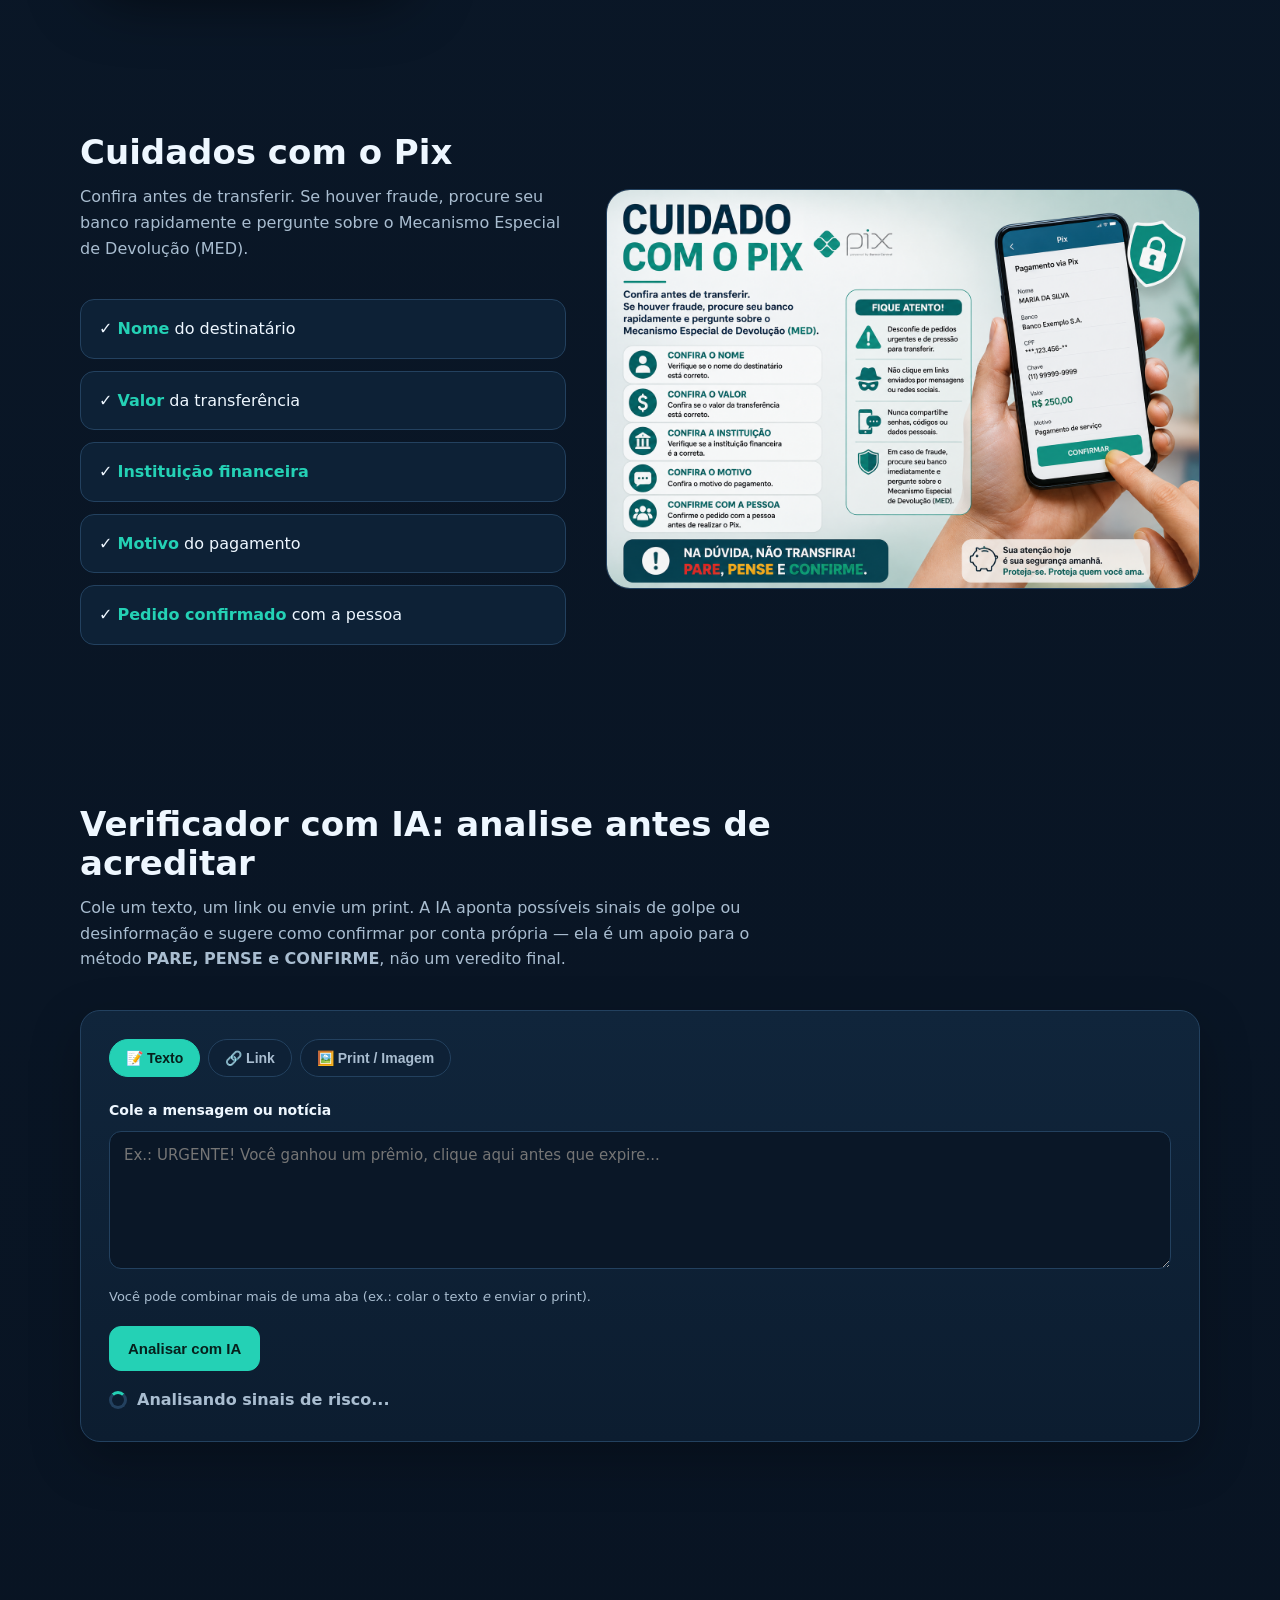
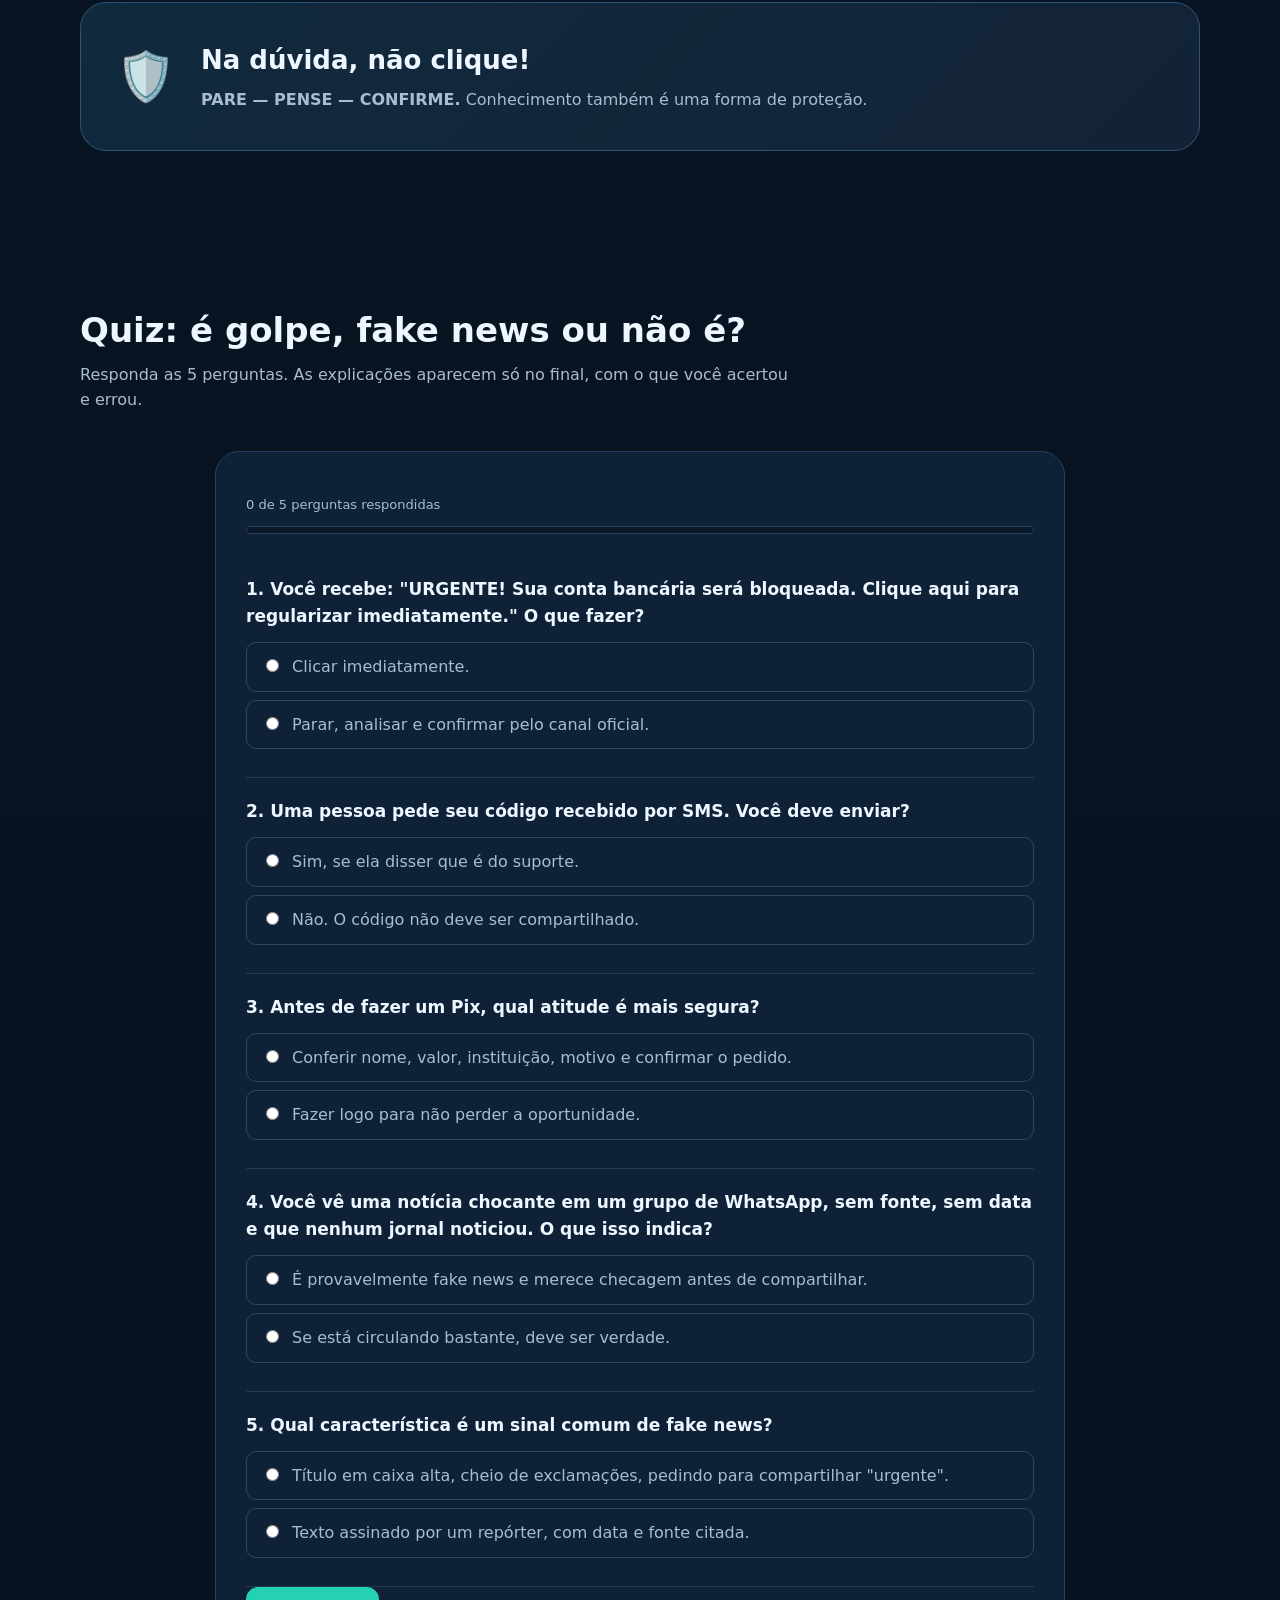
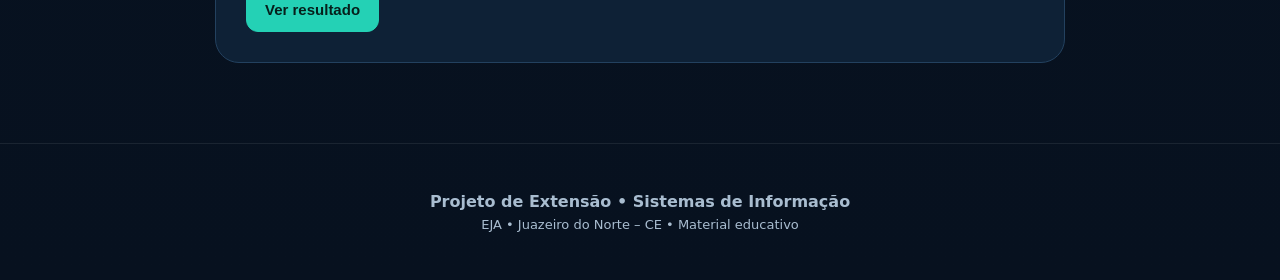
==== commit 162af051: "testando IA" ====
--- a/index.html
+++ b/index.html
@@ -36,6 +36,7 @@
                 <a href="#prevencao">Prevenção</a>
                 <a href="#whatsapp">WhatsApp</a>
                 <a href="#pix">Pix</a>
+                <a href="#verificador">Verificador IA</a>
                 <a href="#quiz">Quiz</a>
             </div>
 
@@ -505,6 +506,75 @@
         </section>
 
         <!-- =========================
+             VERIFICADOR COM IA
+        ========================== -->
+
+        <section id="verificador">
+            <div class="container">
+
+                <div class="section-title reveal">
+                    <h2>Verificador com IA: analise antes de acreditar</h2>
+                    <p>
+                        Cole um texto, um link ou envie um print. A IA aponta possíveis
+                        sinais de golpe ou desinformação e sugere como confirmar por
+                        conta própria — ela é um apoio para o método
+                        <strong>PARE, PENSE e CONFIRME</strong>, não um veredito final.
+                    </p>
+                </div>
+
+                <div class="verificador-box reveal">
+
+                    <div class="verificador-abas" role="tablist" aria-label="Tipo de conteúdo a analisar">
+                        <button type="button" class="aba-verificador ativa" data-aba="texto" role="tab" aria-selected="true">📝 Texto</button>
+                        <button type="button" class="aba-verificador" data-aba="link" role="tab" aria-selected="false">🔗 Link</button>
+                        <button type="button" class="aba-verificador" data-aba="imagem" role="tab" aria-selected="false">🖼️ Print / Imagem</button>
+                    </div>
+
+                    <form id="formVerificador">
+
+                        <div class="painel-verificador ativo" data-painel="texto">
+                            <label for="verifTexto">Cole a mensagem ou notícia</label>
+                            <textarea id="verifTexto" name="verifTexto" rows="6"
+                                placeholder="Ex.: URGENTE! Você ganhou um prêmio, clique aqui antes que expire..."></textarea>
+                        </div>
+
+                        <div class="painel-verificador" data-painel="link">
+                            <label for="verifLink">Cole o link da notícia ou mensagem</label>
+                            <input type="url" id="verifLink" name="verifLink" placeholder="https://exemplo.com/noticia">
+                        </div>
+
+                        <div class="painel-verificador" data-painel="imagem">
+                            <label for="verifImagem">Envie um print ou foto (JPG/PNG, até 4MB)</label>
+                            <input type="file" id="verifImagem" name="verifImagem" accept="image/png, image/jpeg, image/webp">
+                            <div class="verif-preview-imagem" id="verifPreviewImagem" hidden>
+                                <img id="verifPreviewImg" alt="Pré-visualização da imagem enviada">
+                                <button type="button" id="verifRemoverImagem" class="btn">Remover imagem</button>
+                            </div>
+                        </div>
+
+                        <p class="verif-obs">
+                            Você pode combinar mais de uma aba (ex.: colar o texto <em>e</em> enviar o print).
+                        </p>
+
+                        <button class="btn primary" id="btnVerificar" type="submit">Analisar com IA</button>
+
+                        <div id="verifCarregando" class="verif-carregando" hidden>
+                            <span class="verif-spinner" aria-hidden="true"></span>
+                            Analisando sinais de risco...
+                        </div>
+
+                        <div id="verifErro" class="verif-erro" role="alert" hidden></div>
+
+                    </form>
+
+                    <div id="verifResultado" class="verif-resultado" aria-live="polite" hidden></div>
+
+                </div>
+
+            </div>
+        </section>
+
+        <!-- =========================
              AVISO GERAL
         ========================== -->
 
@@ -632,6 +702,53 @@
         </div>
     </footer>
 
+    <!-- =========================
+         CHATBOT FLUTUANTE
+    ========================== -->
+
+    <div id="chatWidget" class="chat-widget">
+
+        <button
+            type="button"
+            id="chatToggle"
+            class="chat-bolha"
+            aria-expanded="false"
+            aria-controls="chatPainel"
+            aria-label="Abrir assistente virtual sobre segurança digital"
+        >
+            <span class="chat-bolha-icone" aria-hidden="true">💬</span>
+        </button>
+
+        <div id="chatPainel" class="chat-painel" role="dialog" aria-labelledby="chatTitulo" hidden>
+
+            <div class="chat-cabecalho">
+                <div>
+                    <strong id="chatTitulo">Assistente de Segurança Digital</strong>
+                    <span class="chat-subtitulo">Tire dúvidas sobre golpes e fake news</span>
+                </div>
+                <button type="button" id="chatFechar" class="chat-fechar" aria-label="Fechar assistente">✕</button>
+            </div>
+
+            <div id="chatMensagens" class="chat-mensagens" aria-live="polite"></div>
+
+            <form id="chatForm" class="chat-form">
+                <label for="chatInput" class="sr-only">Digite sua pergunta</label>
+                <textarea
+                    id="chatInput"
+                    name="chatInput"
+                    rows="1"
+                    placeholder="Pergunte algo, ex.: recebi um Pix estranho, o que faço?"
+                    maxlength="1200"
+                ></textarea>
+                <button type="submit" class="chat-enviar" id="chatEnviar" aria-label="Enviar pergunta">➤</button>
+            </form>
+
+            <p class="chat-aviso">Respostas geradas por IA podem conter erros — não substituem checagem oficial.</p>
+
+        </div>
+
+    </div>
+
     <script src="script.js"></script>
 </body>
 </html>
--- a/style.css
+++ b/style.css
@@ -1016,6 +1016,410 @@
     min-height: 44px;
 }
 
+/* =========================
+   VERIFICADOR COM IA
+========================== */
+
+.verificador-box {
+    background: linear-gradient(180deg, #10253b, #0c1d30);
+    border: 1px solid var(--line);
+    border-radius: var(--radius);
+    padding: 28px;
+    box-shadow: var(--shadow);
+}
+
+.verificador-abas {
+    display: flex;
+    gap: 8px;
+    flex-wrap: wrap;
+    margin-bottom: 22px;
+}
+
+.aba-verificador {
+    background: #0e2136;
+    border: 1px solid var(--line);
+    color: var(--muted);
+    padding: 10px 16px;
+    border-radius: 999px;
+    font-weight: 700;
+    font-size: 14px;
+    cursor: pointer;
+    transition: .2s;
+}
+
+.aba-verificador:hover {
+    color: var(--text);
+}
+
+.aba-verificador.ativa {
+    background: var(--accent);
+    color: #06201c;
+    border-color: var(--accent);
+}
+
+.painel-verificador {
+    display: none;
+    flex-direction: column;
+    gap: 10px;
+    margin-bottom: 18px;
+}
+
+.painel-verificador.ativo {
+    display: flex;
+}
+
+.painel-verificador label {
+    font-weight: 700;
+    font-size: 14px;
+    color: var(--text);
+}
+
+.painel-verificador textarea,
+.painel-verificador input[type="url"],
+.painel-verificador input[type="file"] {
+    width: 100%;
+    background: #0a1727;
+    border: 1px solid var(--line);
+    border-radius: 12px;
+    color: var(--text);
+    padding: 14px;
+    font-family: inherit;
+    font-size: 15px;
+    resize: vertical;
+}
+
+.painel-verificador textarea:focus,
+.painel-verificador input:focus {
+    outline: 3px solid var(--accent2);
+    outline-offset: 2px;
+}
+
+.verif-preview-imagem {
+    display: flex;
+    align-items: center;
+    gap: 14px;
+    margin-top: 10px;
+}
+
+.verif-preview-imagem img {
+    max-width: 140px;
+    max-height: 140px;
+    border-radius: 10px;
+    border: 1px solid var(--line);
+    object-fit: cover;
+}
+
+.verif-obs {
+    color: var(--muted);
+    font-size: 13px;
+    margin: 0 0 18px;
+}
+
+.verif-carregando {
+    display: flex;
+    align-items: center;
+    gap: 10px;
+    margin-top: 16px;
+    color: var(--muted);
+    font-weight: 700;
+}
+
+.verif-spinner {
+    width: 18px;
+    height: 18px;
+    border-radius: 50%;
+    border: 3px solid var(--line);
+    border-top-color: var(--accent);
+    animation: girar 0.8s linear infinite;
+}
+
+@keyframes girar {
+    to { transform: rotate(360deg); }
+}
+
+.verif-erro {
+    margin-top: 16px;
+    padding: 14px 16px;
+    border-radius: 12px;
+    background: rgba(255, 100, 124, .12);
+    border: 1px solid var(--danger);
+    color: var(--text);
+    font-weight: 600;
+}
+
+.verif-resultado {
+    margin-top: 26px;
+    padding-top: 26px;
+    border-top: 1px solid var(--line);
+}
+
+.verif-nivel {
+    display: inline-flex;
+    align-items: center;
+    gap: 8px;
+    padding: 8px 16px;
+    border-radius: 999px;
+    font-weight: 800;
+    font-size: 14px;
+    margin-bottom: 16px;
+}
+
+.verif-nivel.baixo {
+    background: rgba(36, 209, 181, .15);
+    color: var(--accent);
+    border: 1px solid var(--accent);
+}
+
+.verif-nivel.medio {
+    background: rgba(255, 207, 92, .15);
+    color: var(--warn);
+    border: 1px solid var(--warn);
+}
+
+.verif-nivel.alto {
+    background: rgba(255, 100, 124, .15);
+    color: var(--danger);
+    border: 1px solid var(--danger);
+}
+
+.verif-resumo {
+    font-size: 16px;
+    margin-bottom: 20px;
+}
+
+.verif-colunas {
+    display: grid;
+    grid-template-columns: 1fr 1fr;
+    gap: 20px;
+    margin-bottom: 20px;
+}
+
+.verif-bloco h4 {
+    margin: 0 0 10px;
+    font-size: 15px;
+}
+
+.verif-bloco ul {
+    margin: 0;
+    padding-left: 20px;
+    color: var(--muted);
+    font-size: 14px;
+    line-height: 1.7;
+}
+
+.verif-aviso {
+    font-size: 13px;
+    color: var(--muted);
+    font-style: italic;
+    border-top: 1px dashed var(--line);
+    padding-top: 14px;
+}
+
+/* =========================
+   ACESSIBILIDADE: TEXTO SÓ PARA LEITOR DE TELA
+========================== */
+
+.sr-only {
+    position: absolute;
+    width: 1px;
+    height: 1px;
+    padding: 0;
+    margin: -1px;
+    overflow: hidden;
+    clip: rect(0, 0, 0, 0);
+    white-space: nowrap;
+    border: 0;
+}
+
+/* =========================
+   CHATBOT FLUTUANTE
+========================== */
+
+.chat-widget {
+    position: fixed;
+    right: 20px;
+    bottom: 20px;
+    z-index: 40;
+}
+
+.chat-bolha {
+    width: 60px;
+    height: 60px;
+    border-radius: 50%;
+    background: var(--accent);
+    border: none;
+    box-shadow: var(--shadow);
+    cursor: pointer;
+    font-size: 26px;
+    display: flex;
+    align-items: center;
+    justify-content: center;
+    transition: .2s;
+}
+
+.chat-bolha:hover {
+    transform: scale(1.06);
+}
+
+.chat-painel {
+    position: fixed;
+    right: 20px;
+    bottom: 92px;
+    width: min(360px, calc(100vw - 40px));
+    height: min(520px, calc(100vh - 140px));
+    background: linear-gradient(180deg, #10253b, #0c1d30);
+    border: 1px solid var(--line);
+    border-radius: var(--radius);
+    box-shadow: var(--shadow);
+    display: flex;
+    flex-direction: column;
+    overflow: hidden;
+}
+
+.chat-cabecalho {
+    display: flex;
+    align-items: flex-start;
+    justify-content: space-between;
+    gap: 10px;
+    padding: 16px 18px;
+    border-bottom: 1px solid var(--line);
+    background: rgba(7, 17, 31, .6);
+}
+
+.chat-cabecalho strong {
+    display: block;
+    font-size: 15px;
+}
+
+.chat-subtitulo {
+    display: block;
+    font-size: 12px;
+    color: var(--muted);
+    margin-top: 2px;
+}
+
+.chat-fechar {
+    background: none;
+    border: none;
+    color: var(--muted);
+    font-size: 18px;
+    cursor: pointer;
+    line-height: 1;
+    padding: 2px 4px;
+}
+
+.chat-fechar:hover {
+    color: var(--text);
+}
+
+.chat-mensagens {
+    flex: 1;
+    overflow-y: auto;
+    padding: 16px;
+    display: flex;
+    flex-direction: column;
+    gap: 12px;
+}
+
+.chat-msg {
+    max-width: 88%;
+    padding: 10px 13px;
+    border-radius: 14px;
+    font-size: 14px;
+    line-height: 1.5;
+    white-space: pre-wrap;
+}
+
+.chat-msg.usuario {
+    align-self: flex-end;
+    background: var(--accent);
+    color: #06201c;
+    border-bottom-right-radius: 4px;
+}
+
+.chat-msg.assistente {
+    align-self: flex-start;
+    background: #0e2136;
+    border: 1px solid var(--line);
+    border-bottom-left-radius: 4px;
+}
+
+.chat-msg.erro {
+    align-self: flex-start;
+    background: rgba(255, 100, 124, .12);
+    border: 1px solid var(--danger);
+}
+
+.chat-msg.carregando {
+    align-self: flex-start;
+    background: #0e2136;
+    border: 1px solid var(--line);
+    color: var(--muted);
+    font-style: italic;
+}
+
+.chat-form {
+    display: flex;
+    gap: 8px;
+    padding: 12px;
+    border-top: 1px solid var(--line);
+}
+
+.chat-form textarea {
+    flex: 1;
+    resize: none;
+    max-height: 90px;
+    background: #0a1727;
+    border: 1px solid var(--line);
+    border-radius: 12px;
+    color: var(--text);
+    padding: 10px 12px;
+    font-family: inherit;
+    font-size: 14px;
+}
+
+.chat-form textarea:focus {
+    outline: 3px solid var(--accent2);
+    outline-offset: 2px;
+}
+
+.chat-enviar {
+    width: 42px;
+    border-radius: 12px;
+    border: none;
+    background: var(--accent);
+    color: #06201c;
+    font-size: 16px;
+    cursor: pointer;
+}
+
+.chat-enviar:disabled {
+    opacity: .5;
+    cursor: not-allowed;
+}
+
+.chat-aviso {
+    font-size: 11px;
+    color: var(--muted);
+    text-align: center;
+    padding: 6px 10px 10px;
+    margin: 0;
+}
+
+@media (max-width: 480px) {
+    .chat-widget {
+        right: 14px;
+        bottom: 14px;
+    }
+
+    .chat-painel {
+        right: 14px;
+        bottom: 84px;
+        width: calc(100vw - 28px);
+        height: min(70vh, 560px);
+    }
+}
+
 /* -------- TABLET GRANDE / NOTEBOOK PEQUENO (≤1024px) -------- */
 @media (max-width: 1024px) {
 
@@ -1161,6 +1565,15 @@
 /* -------- CELULAR GRANDE (≤600px) -------- */
 @media (max-width: 600px) {
 
+    .verif-colunas {
+        grid-template-columns: 1fr;
+    }
+
+    .verificador-box {
+        padding: 20px;
+    }
+
+
     .container {
         width: 92%;
     }
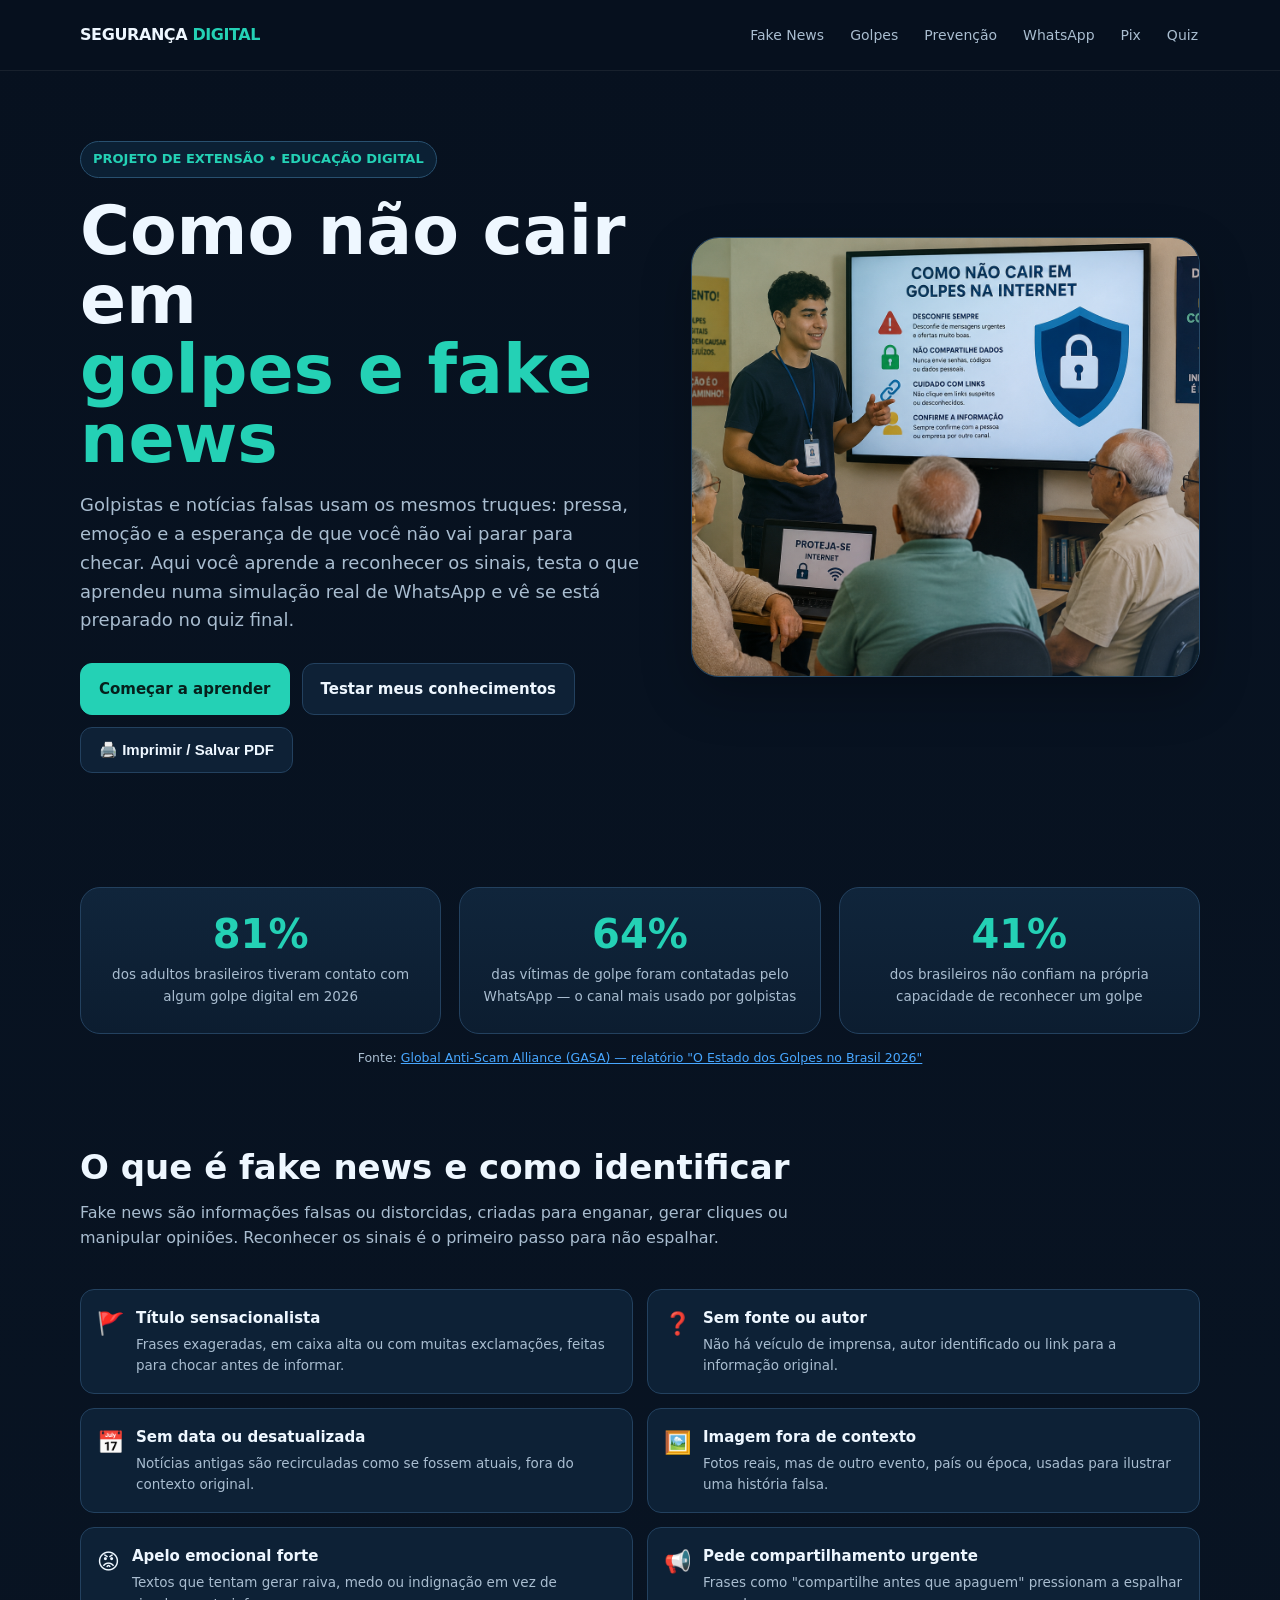
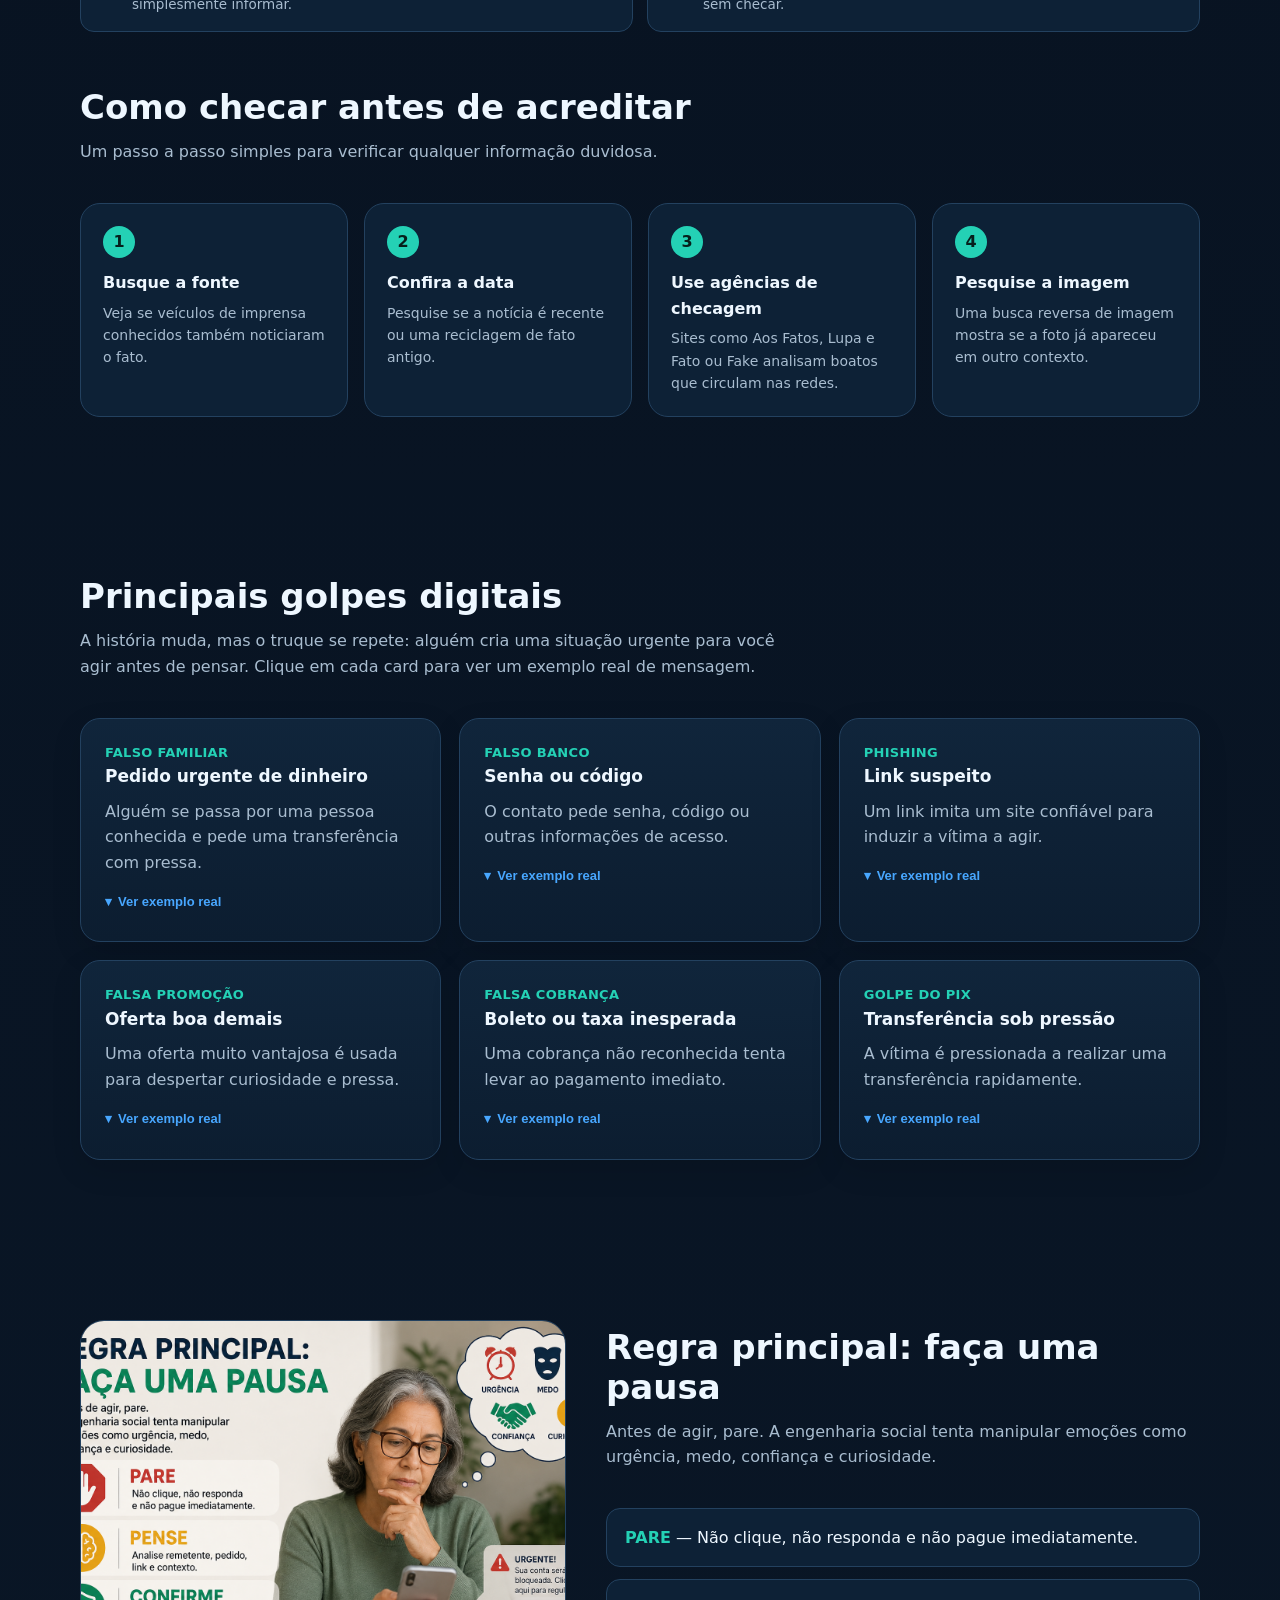
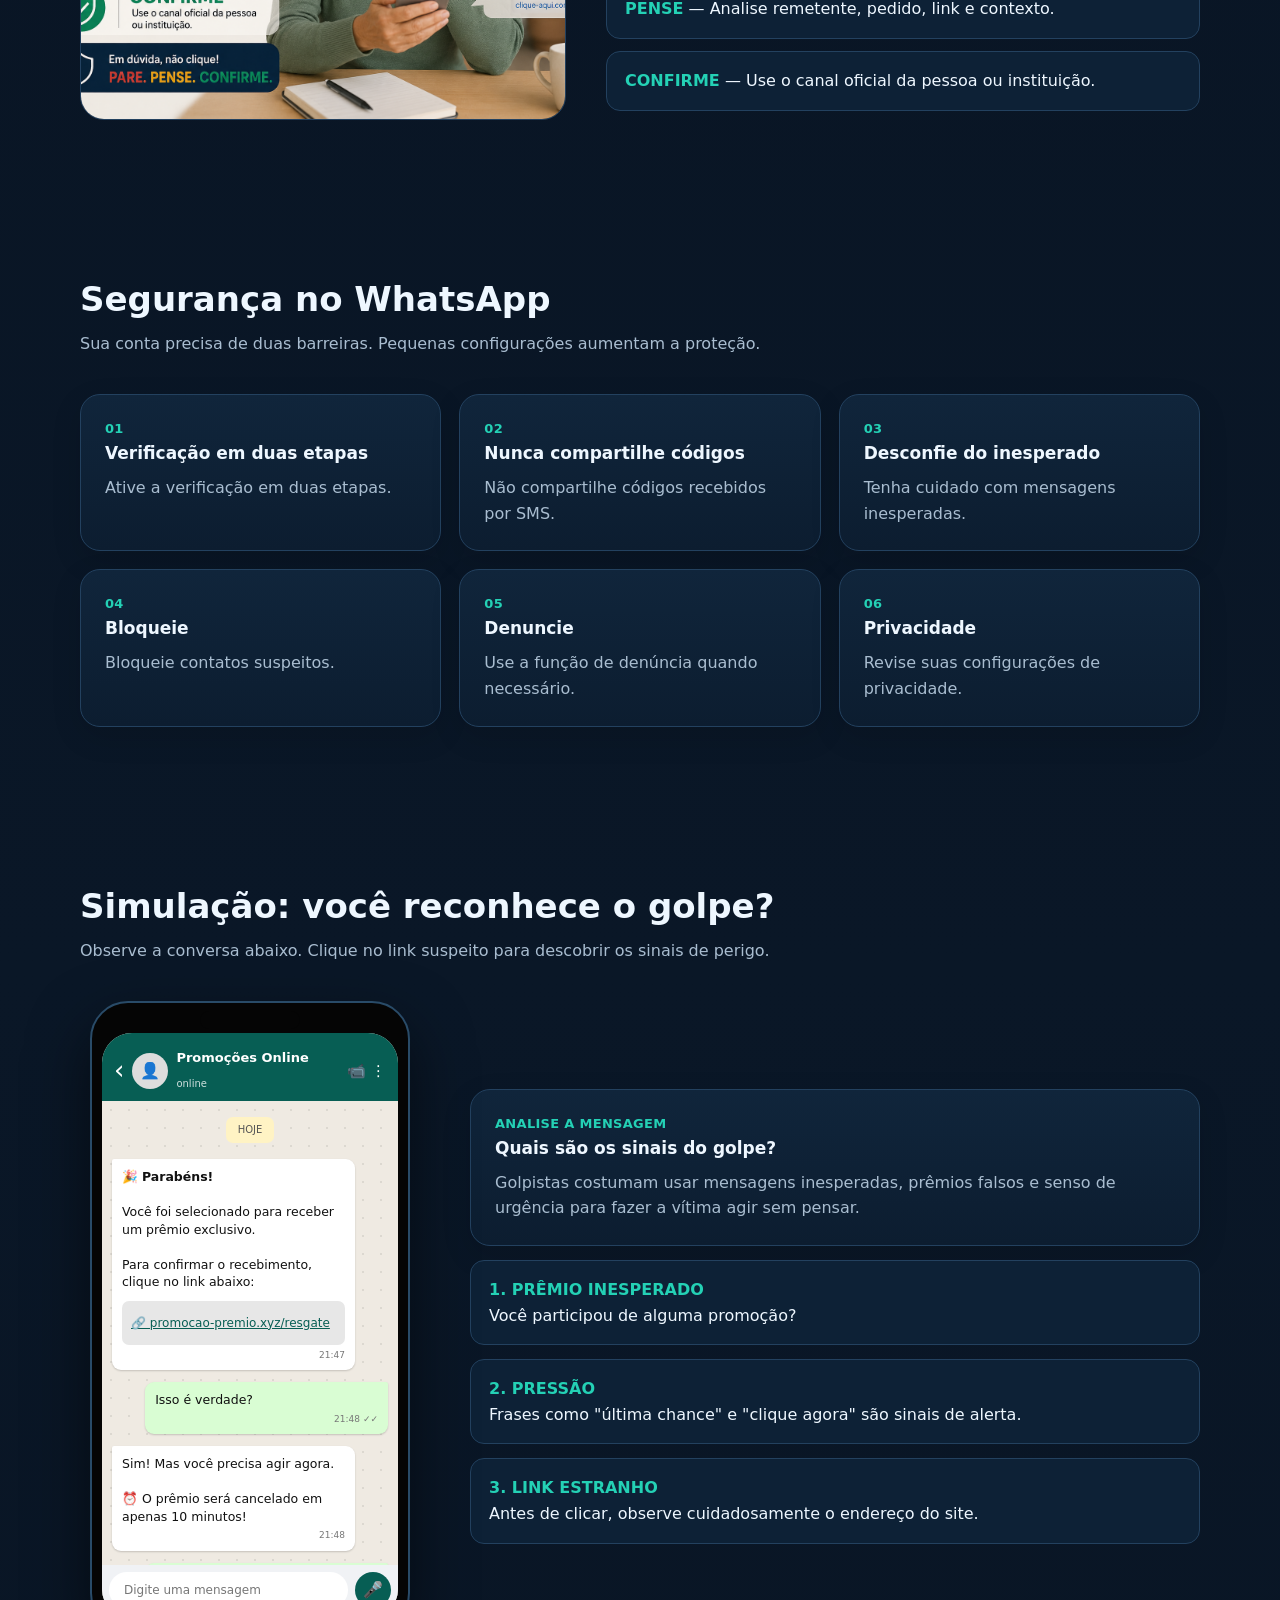
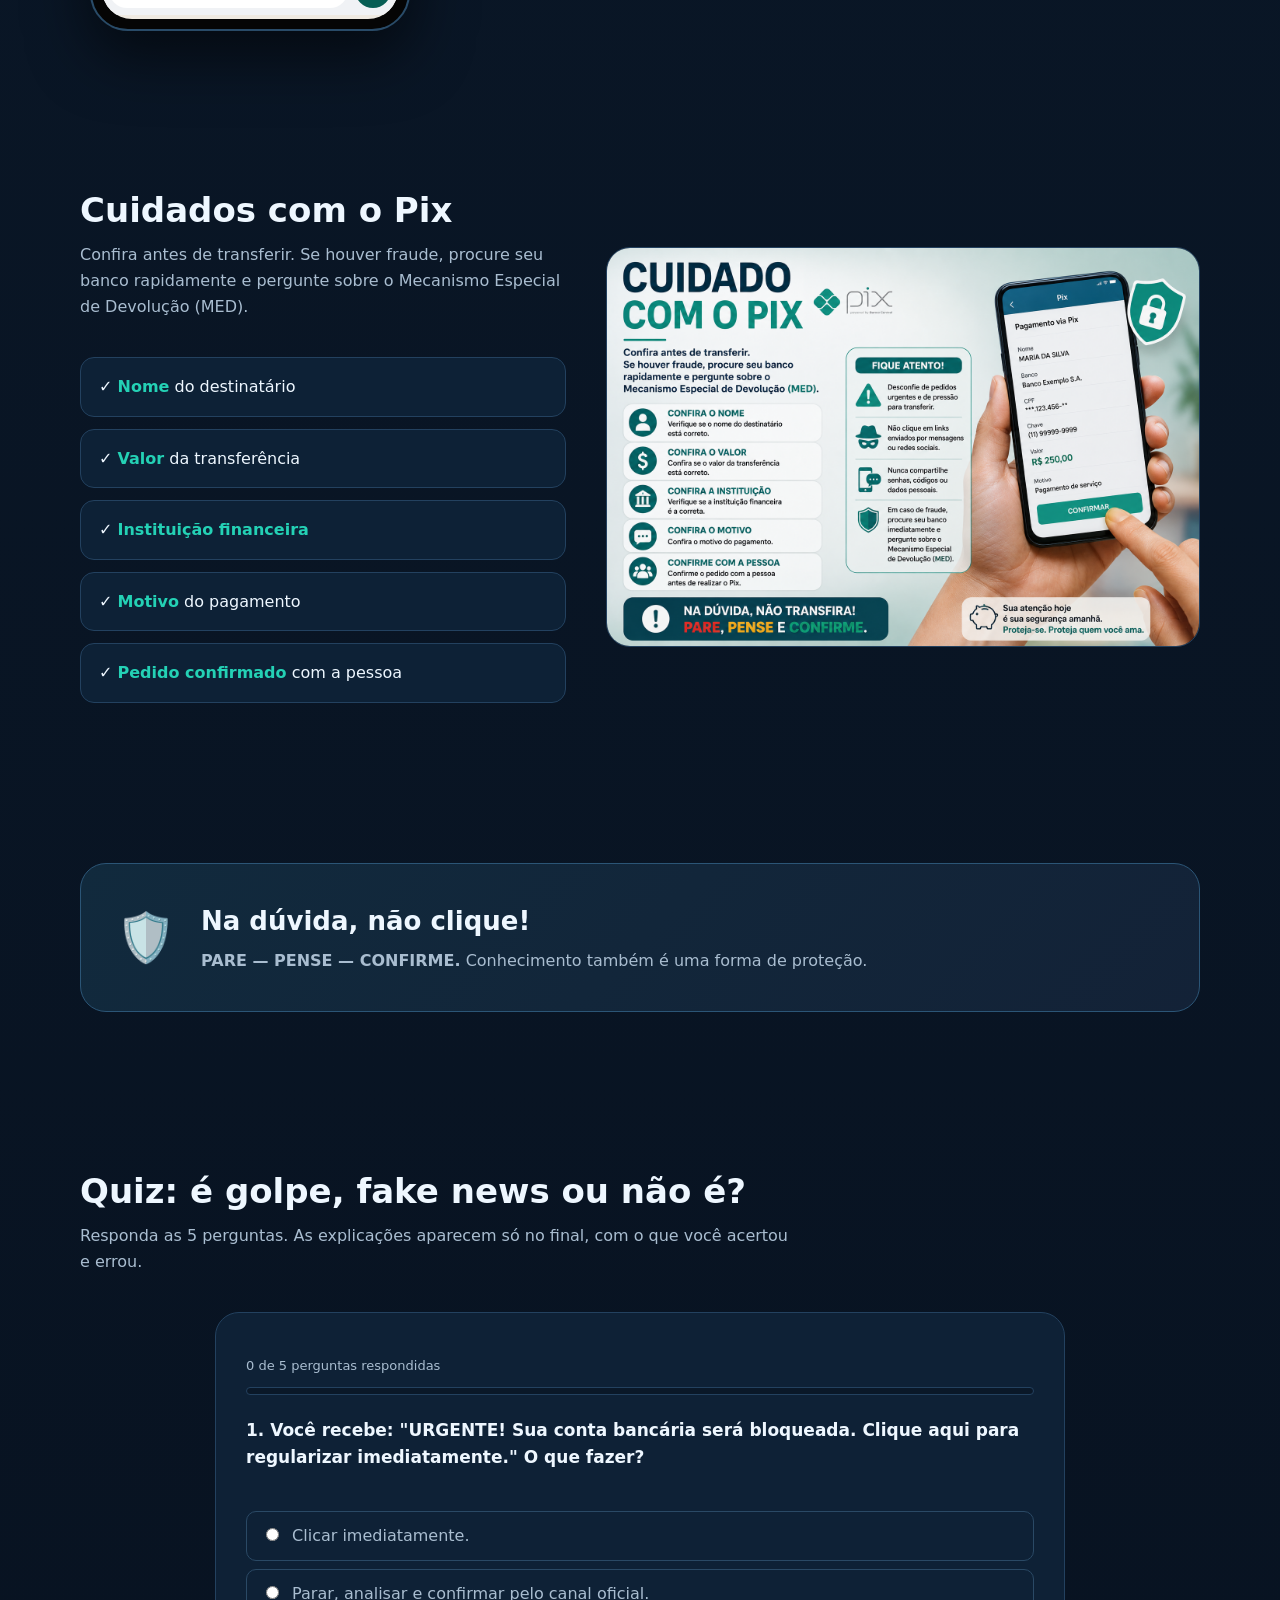
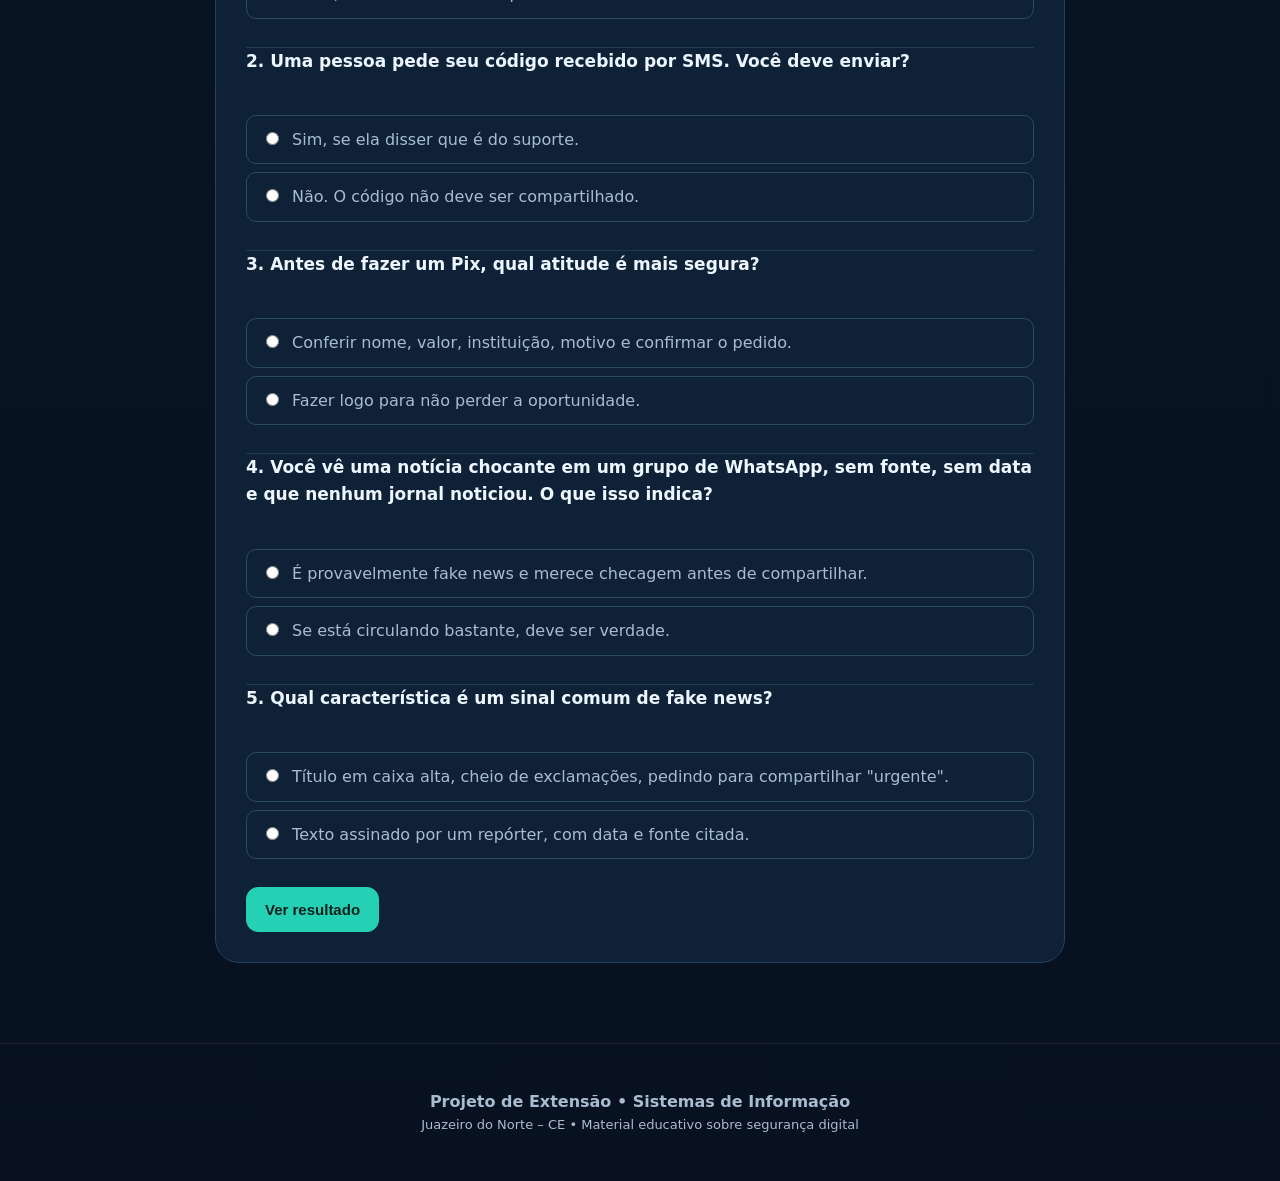
==== commit 053291bf: "atualizando1" ====
--- a/index.html
+++ b/index.html
@@ -4,9 +4,19 @@
     <meta charset="UTF-8">
     <meta name="viewport" content="width=device-width, initial-scale=1.0, viewport-fit=cover">
     <meta name="theme-color" content="#07111f">
-    <title>Como Evitar Golpes Digitais e Fake News | EJA</title>
+    <title>Como Evitar Golpes Digitais e Fake News</title>
     <meta name="description"
           content="Material educativo sobre fake news, golpes digitais, WhatsApp, Pix e segurança na internet, com simulação prática e quiz.">
+
+    <link rel="icon" href="data:image/svg+xml,<svg xmlns=%22http://www.w3.org/2000/svg%22 viewBox=%220 0 100 100%22><text y=%22.9em%22 font-size=%2290%22>🛡️</text></svg>">
+
+    <meta property="og:type" content="website">
+    <meta property="og:title" content="Como Evitar Golpes Digitais e Fake News">
+    <meta property="og:description" content="Material educativo sobre fake news, golpes digitais, WhatsApp, Pix e segurança na internet, com simulação prática e quiz.">
+    <meta property="og:image" content="imagens/imagem2.png">
+    <meta property="og:locale" content="pt_BR">
+    <meta name="twitter:card" content="summary_large_image">
+
     <link rel="stylesheet" href="style.css">
 </head>
 <body>
@@ -36,7 +46,6 @@
                 <a href="#prevencao">Prevenção</a>
                 <a href="#whatsapp">WhatsApp</a>
                 <a href="#pix">Pix</a>
-                <a href="#verificador">Verificador IA</a>
                 <a href="#quiz">Quiz</a>
             </div>
 
@@ -48,7 +57,7 @@
         <header class="container hero">
 
             <div>
-                <div class="eyebrow">PROJETO DE EXTENSÃO • EJA</div>
+                <div class="eyebrow">PROJETO DE EXTENSÃO • EDUCAÇÃO DIGITAL</div>
 
                 <h1>
                     Como não cair em
@@ -66,6 +75,7 @@
                 <div class="buttons">
                     <a class="btn primary" href="#fakenews">Começar a aprender</a>
                     <a class="btn" href="#quiz">Testar meus conhecimentos</a>
+                    <button class="btn" id="btnImprimir" type="button">🖨️ Imprimir / Salvar PDF</button>
                 </div>
             </div>
 
@@ -91,7 +101,7 @@
                 </div>
             </div>
             <p class="stats-fonte">
-                Fonte: <a href="https://www.cnnbrasil.com.br/nacional/brasil/golpes-digitais-brasil-teve-34-bilhoes-de-tentativas-em-2025/" target="_blank" rel="noopener noreferrer">GASA Brasil — relatório "O Estado dos Golpes no Brasil 2026"</a>
+                Fonte: <a href="https://canaltech.com.br/seguranca/8-em-cada-10-brasileiros-adultos-ja-sofreram-tentativas-de-golpes-diz-pesquisa" target="_blank" rel="noopener noreferrer">Global Anti-Scam Alliance (GASA) — relatório "O Estado dos Golpes no Brasil 2026"</a>
             </p>
         </div>
 
@@ -297,7 +307,7 @@
             <div class="container split">
 
                 <div class="photo">
-                    <img src="imagens/Imagem02.png" alt="Pessoa usando computador com atenção">
+                    <img src="imagens/Imagem02.png" alt="Pessoa usando computador com atenção" loading="lazy">
                 </div>
 
                 <div>
@@ -499,76 +509,7 @@
                 </div>
 
                 <div class="photo">
-                    <img src="imagens/PIX01.png" alt="Celular com aplicativo de pagamento aberto">
-                </div>
-
-            </div>
-        </section>
-
-        <!-- =========================
-             VERIFICADOR COM IA
-        ========================== -->
-
-        <section id="verificador">
-            <div class="container">
-
-                <div class="section-title reveal">
-                    <h2>Verificador com IA: analise antes de acreditar</h2>
-                    <p>
-                        Cole um texto, um link ou envie um print. A IA aponta possíveis
-                        sinais de golpe ou desinformação e sugere como confirmar por
-                        conta própria — ela é um apoio para o método
-                        <strong>PARE, PENSE e CONFIRME</strong>, não um veredito final.
-                    </p>
-                </div>
-
-                <div class="verificador-box reveal">
-
-                    <div class="verificador-abas" role="tablist" aria-label="Tipo de conteúdo a analisar">
-                        <button type="button" class="aba-verificador ativa" data-aba="texto" role="tab" aria-selected="true">📝 Texto</button>
-                        <button type="button" class="aba-verificador" data-aba="link" role="tab" aria-selected="false">🔗 Link</button>
-                        <button type="button" class="aba-verificador" data-aba="imagem" role="tab" aria-selected="false">🖼️ Print / Imagem</button>
-                    </div>
-
-                    <form id="formVerificador">
-
-                        <div class="painel-verificador ativo" data-painel="texto">
-                            <label for="verifTexto">Cole a mensagem ou notícia</label>
-                            <textarea id="verifTexto" name="verifTexto" rows="6"
-                                placeholder="Ex.: URGENTE! Você ganhou um prêmio, clique aqui antes que expire..."></textarea>
-                        </div>
-
-                        <div class="painel-verificador" data-painel="link">
-                            <label for="verifLink">Cole o link da notícia ou mensagem</label>
-                            <input type="url" id="verifLink" name="verifLink" placeholder="https://exemplo.com/noticia">
-                        </div>
-
-                        <div class="painel-verificador" data-painel="imagem">
-                            <label for="verifImagem">Envie um print ou foto (JPG/PNG, até 4MB)</label>
-                            <input type="file" id="verifImagem" name="verifImagem" accept="image/png, image/jpeg, image/webp">
-                            <div class="verif-preview-imagem" id="verifPreviewImagem" hidden>
-                                <img id="verifPreviewImg" alt="Pré-visualização da imagem enviada">
-                                <button type="button" id="verifRemoverImagem" class="btn">Remover imagem</button>
-                            </div>
-                        </div>
-
-                        <p class="verif-obs">
-                            Você pode combinar mais de uma aba (ex.: colar o texto <em>e</em> enviar o print).
-                        </p>
-
-                        <button class="btn primary" id="btnVerificar" type="submit">Analisar com IA</button>
-
-                        <div id="verifCarregando" class="verif-carregando" hidden>
-                            <span class="verif-spinner" aria-hidden="true"></span>
-                            Analisando sinais de risco...
-                        </div>
-
-                        <div id="verifErro" class="verif-erro" role="alert" hidden></div>
-
-                    </form>
-
-                    <div id="verifResultado" class="verif-resultado" aria-live="polite" hidden></div>
-
+                    <img src="imagens/PIX01.png" alt="Celular com aplicativo de pagamento aberto" loading="lazy">
                 </div>
 
             </div>
@@ -609,8 +550,8 @@
                         <div class="quiz-progress-fill" id="quizProgressoBarra"></div>
                     </div>
 
-                    <div class="question">
-                        <h3>1. Você recebe: "URGENTE! Sua conta bancária será bloqueada. Clique aqui para regularizar imediatamente." O que fazer?</h3>
+                    <fieldset class="question">
+                        <legend>1. Você recebe: "URGENTE! Sua conta bancária será bloqueada. Clique aqui para regularizar imediatamente." O que fazer?</legend>
 
                         <label class="option">
                             <input type="radio" name="q1" value="0">
@@ -621,10 +562,10 @@
                             <input type="radio" name="q1" value="1">
                             Parar, analisar e confirmar pelo canal oficial.
                         </label>
-                    </div>
-
-                    <div class="question">
-                        <h3>2. Uma pessoa pede seu código recebido por SMS. Você deve enviar?</h3>
+                    </fieldset>
+
+                    <fieldset class="question">
+                        <legend>2. Uma pessoa pede seu código recebido por SMS. Você deve enviar?</legend>
 
                         <label class="option">
                             <input type="radio" name="q2" value="0">
@@ -635,10 +576,10 @@
                             <input type="radio" name="q2" value="1">
                             Não. O código não deve ser compartilhado.
                         </label>
-                    </div>
-
-                    <div class="question">
-                        <h3>3. Antes de fazer um Pix, qual atitude é mais segura?</h3>
+                    </fieldset>
+
+                    <fieldset class="question">
+                        <legend>3. Antes de fazer um Pix, qual atitude é mais segura?</legend>
 
                         <label class="option">
                             <input type="radio" name="q3" value="1">
@@ -649,10 +590,10 @@
                             <input type="radio" name="q3" value="0">
                             Fazer logo para não perder a oportunidade.
                         </label>
-                    </div>
-
-                    <div class="question">
-                        <h3>4. Você vê uma notícia chocante em um grupo de WhatsApp, sem fonte, sem data e que nenhum jornal noticiou. O que isso indica?</h3>
+                    </fieldset>
+
+                    <fieldset class="question">
+                        <legend>4. Você vê uma notícia chocante em um grupo de WhatsApp, sem fonte, sem data e que nenhum jornal noticiou. O que isso indica?</legend>
 
                         <label class="option">
                             <input type="radio" name="q4" value="1">
@@ -663,10 +604,10 @@
                             <input type="radio" name="q4" value="0">
                             Se está circulando bastante, deve ser verdade.
                         </label>
-                    </div>
-
-                    <div class="question">
-                        <h3>5. Qual característica é um sinal comum de fake news?</h3>
+                    </fieldset>
+
+                    <fieldset class="question">
+                        <legend>5. Qual característica é um sinal comum de fake news?</legend>
 
                         <label class="option">
                             <input type="radio" name="q5" value="1">
@@ -677,7 +618,7 @@
                             <input type="radio" name="q5" value="0">
                             Texto assinado por um repórter, com data e fonte citada.
                         </label>
-                    </div>
+                    </fieldset>
 
                     <button class="btn primary" id="btnCorrigir" type="button">Ver resultado</button>
 
@@ -698,56 +639,9 @@
     <footer>
         <div class="container">
             <strong>Projeto de Extensão • Sistemas de Informação</strong>
-            <div class="small">EJA • Juazeiro do Norte – CE • Material educativo</div>
+            <div class="small">Juazeiro do Norte – CE • Material educativo sobre segurança digital</div>
         </div>
     </footer>
-
-    <!-- =========================
-         CHATBOT FLUTUANTE
-    ========================== -->
-
-    <div id="chatWidget" class="chat-widget">
-
-        <button
-            type="button"
-            id="chatToggle"
-            class="chat-bolha"
-            aria-expanded="false"
-            aria-controls="chatPainel"
-            aria-label="Abrir assistente virtual sobre segurança digital"
-        >
-            <span class="chat-bolha-icone" aria-hidden="true">💬</span>
-        </button>
-
-        <div id="chatPainel" class="chat-painel" role="dialog" aria-labelledby="chatTitulo" hidden>
-
-            <div class="chat-cabecalho">
-                <div>
-                    <strong id="chatTitulo">Assistente de Segurança Digital</strong>
-                    <span class="chat-subtitulo">Tire dúvidas sobre golpes e fake news</span>
-                </div>
-                <button type="button" id="chatFechar" class="chat-fechar" aria-label="Fechar assistente">✕</button>
-            </div>
-
-            <div id="chatMensagens" class="chat-mensagens" aria-live="polite"></div>
-
-            <form id="chatForm" class="chat-form">
-                <label for="chatInput" class="sr-only">Digite sua pergunta</label>
-                <textarea
-                    id="chatInput"
-                    name="chatInput"
-                    rows="1"
-                    placeholder="Pergunte algo, ex.: recebi um Pix estranho, o que faço?"
-                    maxlength="1200"
-                ></textarea>
-                <button type="submit" class="chat-enviar" id="chatEnviar" aria-label="Enviar pergunta">➤</button>
-            </form>
-
-            <p class="chat-aviso">Respostas geradas por IA podem conter erros — não substituem checagem oficial.</p>
-
-        </div>
-
-    </div>
 
     <script src="script.js"></script>
 </body>
--- a/style.css
+++ b/style.css
@@ -870,15 +870,24 @@
 .question {
     padding: 20px 0;
     border-bottom: 1px solid #203b55;
+    /* reset do estilo padrão de <fieldset> do navegador */
+    border-left: 0;
+    border-right: 0;
+    border-top: 0;
+    margin: 0;
+    min-width: 0;
 }
 
 .question:last-of-type {
     border-bottom: 0;
 }
 
-.question h3 {
+.question legend {
     margin: 0 0 12px;
+    padding: 0;
     font-size: 17px;
+    font-weight: 700;
+    color: var(--text);
 }
 
 .option {
@@ -1014,410 +1023,6 @@
 .link-suspeito,
 .option {
     min-height: 44px;
-}
-
-/* =========================
-   VERIFICADOR COM IA
-========================== */
-
-.verificador-box {
-    background: linear-gradient(180deg, #10253b, #0c1d30);
-    border: 1px solid var(--line);
-    border-radius: var(--radius);
-    padding: 28px;
-    box-shadow: var(--shadow);
-}
-
-.verificador-abas {
-    display: flex;
-    gap: 8px;
-    flex-wrap: wrap;
-    margin-bottom: 22px;
-}
-
-.aba-verificador {
-    background: #0e2136;
-    border: 1px solid var(--line);
-    color: var(--muted);
-    padding: 10px 16px;
-    border-radius: 999px;
-    font-weight: 700;
-    font-size: 14px;
-    cursor: pointer;
-    transition: .2s;
-}
-
-.aba-verificador:hover {
-    color: var(--text);
-}
-
-.aba-verificador.ativa {
-    background: var(--accent);
-    color: #06201c;
-    border-color: var(--accent);
-}
-
-.painel-verificador {
-    display: none;
-    flex-direction: column;
-    gap: 10px;
-    margin-bottom: 18px;
-}
-
-.painel-verificador.ativo {
-    display: flex;
-}
-
-.painel-verificador label {
-    font-weight: 700;
-    font-size: 14px;
-    color: var(--text);
-}
-
-.painel-verificador textarea,
-.painel-verificador input[type="url"],
-.painel-verificador input[type="file"] {
-    width: 100%;
-    background: #0a1727;
-    border: 1px solid var(--line);
-    border-radius: 12px;
-    color: var(--text);
-    padding: 14px;
-    font-family: inherit;
-    font-size: 15px;
-    resize: vertical;
-}
-
-.painel-verificador textarea:focus,
-.painel-verificador input:focus {
-    outline: 3px solid var(--accent2);
-    outline-offset: 2px;
-}
-
-.verif-preview-imagem {
-    display: flex;
-    align-items: center;
-    gap: 14px;
-    margin-top: 10px;
-}
-
-.verif-preview-imagem img {
-    max-width: 140px;
-    max-height: 140px;
-    border-radius: 10px;
-    border: 1px solid var(--line);
-    object-fit: cover;
-}
-
-.verif-obs {
-    color: var(--muted);
-    font-size: 13px;
-    margin: 0 0 18px;
-}
-
-.verif-carregando {
-    display: flex;
-    align-items: center;
-    gap: 10px;
-    margin-top: 16px;
-    color: var(--muted);
-    font-weight: 700;
-}
-
-.verif-spinner {
-    width: 18px;
-    height: 18px;
-    border-radius: 50%;
-    border: 3px solid var(--line);
-    border-top-color: var(--accent);
-    animation: girar 0.8s linear infinite;
-}
-
-@keyframes girar {
-    to { transform: rotate(360deg); }
-}
-
-.verif-erro {
-    margin-top: 16px;
-    padding: 14px 16px;
-    border-radius: 12px;
-    background: rgba(255, 100, 124, .12);
-    border: 1px solid var(--danger);
-    color: var(--text);
-    font-weight: 600;
-}
-
-.verif-resultado {
-    margin-top: 26px;
-    padding-top: 26px;
-    border-top: 1px solid var(--line);
-}
-
-.verif-nivel {
-    display: inline-flex;
-    align-items: center;
-    gap: 8px;
-    padding: 8px 16px;
-    border-radius: 999px;
-    font-weight: 800;
-    font-size: 14px;
-    margin-bottom: 16px;
-}
-
-.verif-nivel.baixo {
-    background: rgba(36, 209, 181, .15);
-    color: var(--accent);
-    border: 1px solid var(--accent);
-}
-
-.verif-nivel.medio {
-    background: rgba(255, 207, 92, .15);
-    color: var(--warn);
-    border: 1px solid var(--warn);
-}
-
-.verif-nivel.alto {
-    background: rgba(255, 100, 124, .15);
-    color: var(--danger);
-    border: 1px solid var(--danger);
-}
-
-.verif-resumo {
-    font-size: 16px;
-    margin-bottom: 20px;
-}
-
-.verif-colunas {
-    display: grid;
-    grid-template-columns: 1fr 1fr;
-    gap: 20px;
-    margin-bottom: 20px;
-}
-
-.verif-bloco h4 {
-    margin: 0 0 10px;
-    font-size: 15px;
-}
-
-.verif-bloco ul {
-    margin: 0;
-    padding-left: 20px;
-    color: var(--muted);
-    font-size: 14px;
-    line-height: 1.7;
-}
-
-.verif-aviso {
-    font-size: 13px;
-    color: var(--muted);
-    font-style: italic;
-    border-top: 1px dashed var(--line);
-    padding-top: 14px;
-}
-
-/* =========================
-   ACESSIBILIDADE: TEXTO SÓ PARA LEITOR DE TELA
-========================== */
-
-.sr-only {
-    position: absolute;
-    width: 1px;
-    height: 1px;
-    padding: 0;
-    margin: -1px;
-    overflow: hidden;
-    clip: rect(0, 0, 0, 0);
-    white-space: nowrap;
-    border: 0;
-}
-
-/* =========================
-   CHATBOT FLUTUANTE
-========================== */
-
-.chat-widget {
-    position: fixed;
-    right: 20px;
-    bottom: 20px;
-    z-index: 40;
-}
-
-.chat-bolha {
-    width: 60px;
-    height: 60px;
-    border-radius: 50%;
-    background: var(--accent);
-    border: none;
-    box-shadow: var(--shadow);
-    cursor: pointer;
-    font-size: 26px;
-    display: flex;
-    align-items: center;
-    justify-content: center;
-    transition: .2s;
-}
-
-.chat-bolha:hover {
-    transform: scale(1.06);
-}
-
-.chat-painel {
-    position: fixed;
-    right: 20px;
-    bottom: 92px;
-    width: min(360px, calc(100vw - 40px));
-    height: min(520px, calc(100vh - 140px));
-    background: linear-gradient(180deg, #10253b, #0c1d30);
-    border: 1px solid var(--line);
-    border-radius: var(--radius);
-    box-shadow: var(--shadow);
-    display: flex;
-    flex-direction: column;
-    overflow: hidden;
-}
-
-.chat-cabecalho {
-    display: flex;
-    align-items: flex-start;
-    justify-content: space-between;
-    gap: 10px;
-    padding: 16px 18px;
-    border-bottom: 1px solid var(--line);
-    background: rgba(7, 17, 31, .6);
-}
-
-.chat-cabecalho strong {
-    display: block;
-    font-size: 15px;
-}
-
-.chat-subtitulo {
-    display: block;
-    font-size: 12px;
-    color: var(--muted);
-    margin-top: 2px;
-}
-
-.chat-fechar {
-    background: none;
-    border: none;
-    color: var(--muted);
-    font-size: 18px;
-    cursor: pointer;
-    line-height: 1;
-    padding: 2px 4px;
-}
-
-.chat-fechar:hover {
-    color: var(--text);
-}
-
-.chat-mensagens {
-    flex: 1;
-    overflow-y: auto;
-    padding: 16px;
-    display: flex;
-    flex-direction: column;
-    gap: 12px;
-}
-
-.chat-msg {
-    max-width: 88%;
-    padding: 10px 13px;
-    border-radius: 14px;
-    font-size: 14px;
-    line-height: 1.5;
-    white-space: pre-wrap;
-}
-
-.chat-msg.usuario {
-    align-self: flex-end;
-    background: var(--accent);
-    color: #06201c;
-    border-bottom-right-radius: 4px;
-}
-
-.chat-msg.assistente {
-    align-self: flex-start;
-    background: #0e2136;
-    border: 1px solid var(--line);
-    border-bottom-left-radius: 4px;
-}
-
-.chat-msg.erro {
-    align-self: flex-start;
-    background: rgba(255, 100, 124, .12);
-    border: 1px solid var(--danger);
-}
-
-.chat-msg.carregando {
-    align-self: flex-start;
-    background: #0e2136;
-    border: 1px solid var(--line);
-    color: var(--muted);
-    font-style: italic;
-}
-
-.chat-form {
-    display: flex;
-    gap: 8px;
-    padding: 12px;
-    border-top: 1px solid var(--line);
-}
-
-.chat-form textarea {
-    flex: 1;
-    resize: none;
-    max-height: 90px;
-    background: #0a1727;
-    border: 1px solid var(--line);
-    border-radius: 12px;
-    color: var(--text);
-    padding: 10px 12px;
-    font-family: inherit;
-    font-size: 14px;
-}
-
-.chat-form textarea:focus {
-    outline: 3px solid var(--accent2);
-    outline-offset: 2px;
-}
-
-.chat-enviar {
-    width: 42px;
-    border-radius: 12px;
-    border: none;
-    background: var(--accent);
-    color: #06201c;
-    font-size: 16px;
-    cursor: pointer;
-}
-
-.chat-enviar:disabled {
-    opacity: .5;
-    cursor: not-allowed;
-}
-
-.chat-aviso {
-    font-size: 11px;
-    color: var(--muted);
-    text-align: center;
-    padding: 6px 10px 10px;
-    margin: 0;
-}
-
-@media (max-width: 480px) {
-    .chat-widget {
-        right: 14px;
-        bottom: 14px;
-    }
-
-    .chat-painel {
-        right: 14px;
-        bottom: 84px;
-        width: calc(100vw - 28px);
-        height: min(70vh, 560px);
-    }
 }
 
 /* -------- TABLET GRANDE / NOTEBOOK PEQUENO (≤1024px) -------- */
@@ -1565,15 +1170,6 @@
 /* -------- CELULAR GRANDE (≤600px) -------- */
 @media (max-width: 600px) {
 
-    .verif-colunas {
-        grid-template-columns: 1fr;
-    }
-
-    .verificador-box {
-        padding: 20px;
-    }
-
-
     .container {
         width: 92%;
     }
@@ -1612,7 +1208,7 @@
         border-radius: 18px;
     }
 
-    .question h3 {
+    .question legend {
         font-size: 16px;
     }
 
@@ -1718,3 +1314,77 @@
         max-height: 420px;
     }
 }
+
+/* =========================
+   MODO IMPRESSÃO / SALVAR PDF
+========================== */
+
+@media print {
+
+    /* Fundo escuro gasta tinta e fica ilegível no papel — troca tudo pra
+       preto sobre branco, sem sombras, gradientes ou decoração. */
+    * {
+        background: #fff !important;
+        color: #111 !important;
+        box-shadow: none !important;
+        text-shadow: none !important;
+    }
+
+    body {
+        background: #fff !important;
+    }
+
+    /* Elementos só úteis na tela: navegação, botões de ação, widget,
+       simulação interativa do celular (fica só o texto explicativo dela). */
+    .skip-link,
+    nav,
+    .buttons,
+    .card-toggle,
+    .celular-simulacao,
+    .quiz-progress,
+    .quiz-progress-bar,
+    #btnCorrigir,
+    #btnTentarNovamente,
+    #result,
+    #review,
+    .hero-img,
+    .photo {
+        display: none !important;
+    }
+
+    /* Conteúdo que normalmente só aparece ao clicar/rolar precisa
+       aparecer inteiro no papel. */
+    .reveal,
+    .card-exemplo,
+    .simulacao-explicacao {
+        display: block !important;
+        opacity: 1 !important;
+        transform: none !important;
+        max-height: none !important;
+        visibility: visible !important;
+    }
+
+    .simulacao-area {
+        display: block !important;
+    }
+
+    /* Evita cortar um card ou pergunta no meio, entre duas páginas. */
+    .card,
+    .question,
+    .sign,
+    .step-verify,
+    section {
+        page-break-inside: avoid;
+        break-inside: avoid;
+    }
+
+    a[href]::after {
+        content: " (" attr(href) ")";
+        font-size: 11px;
+        font-weight: normal;
+    }
+
+    .container {
+        width: 100% !important;
+    }
+}
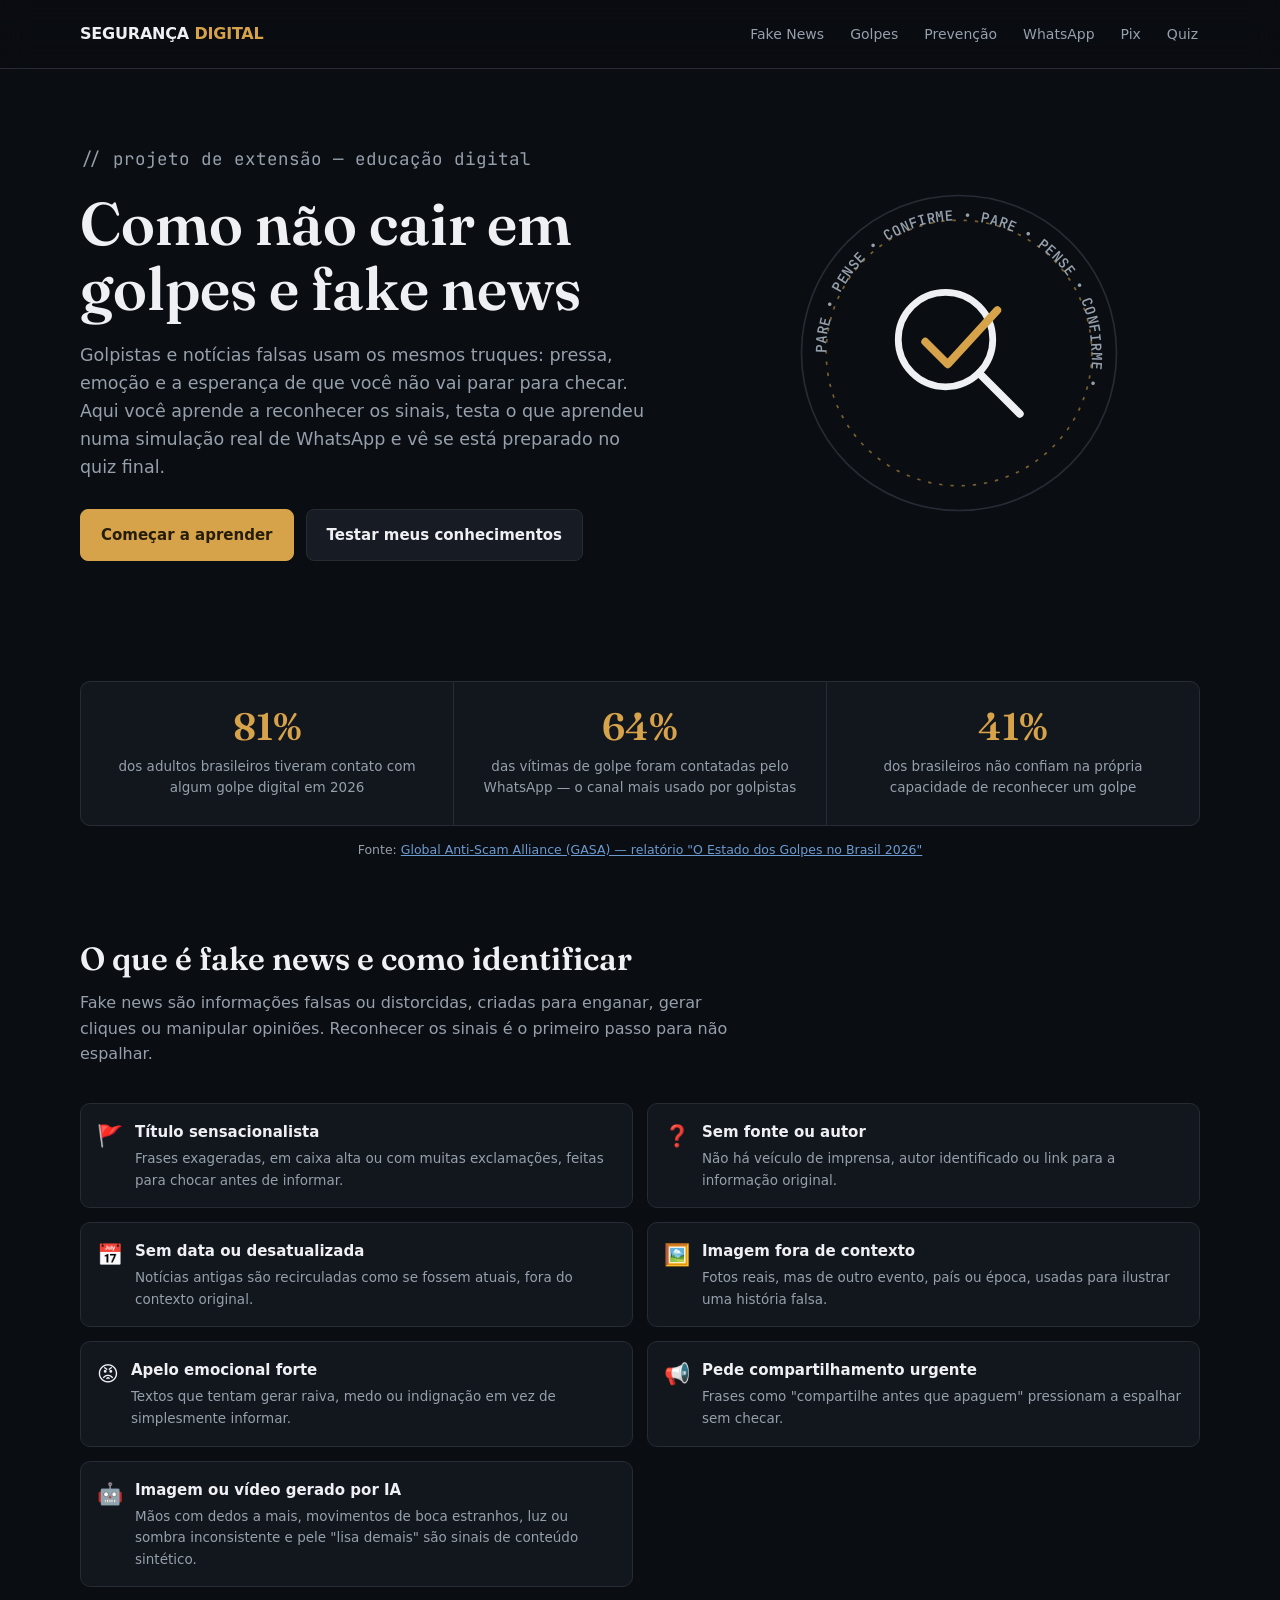
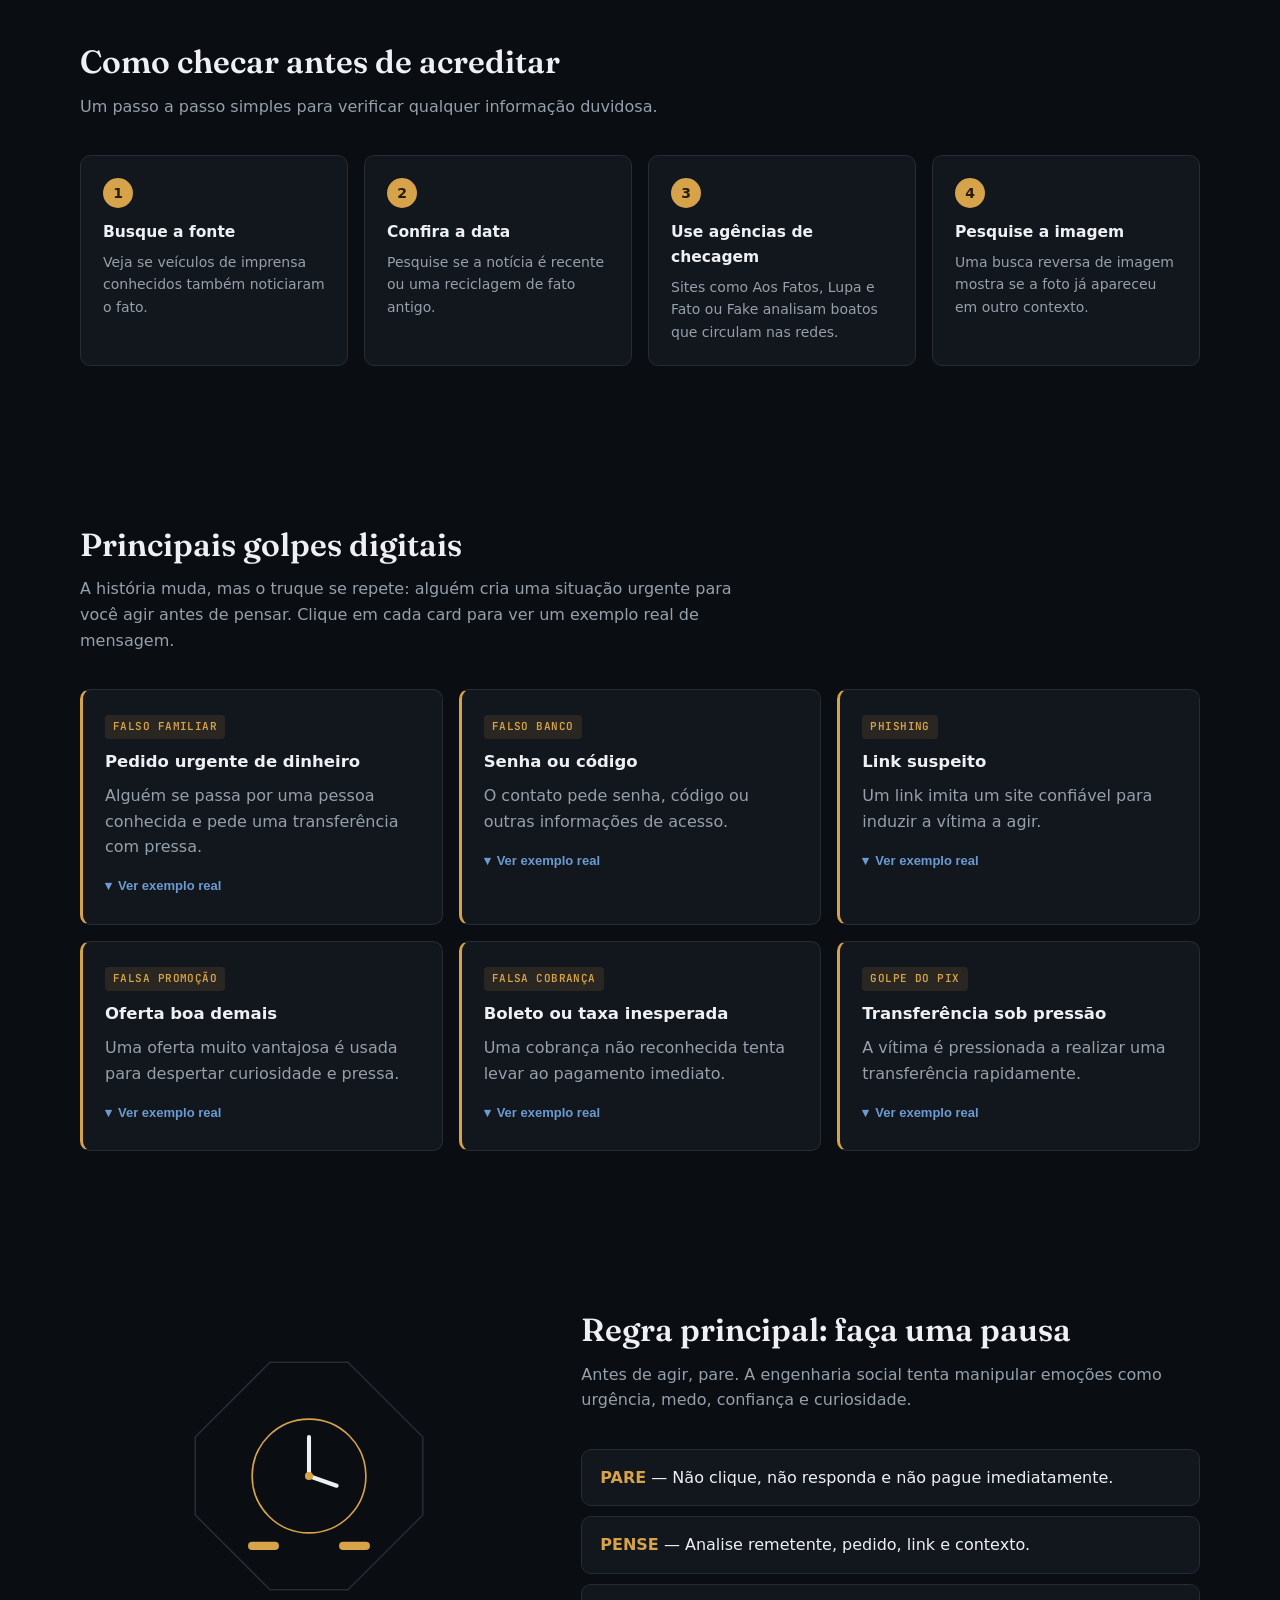
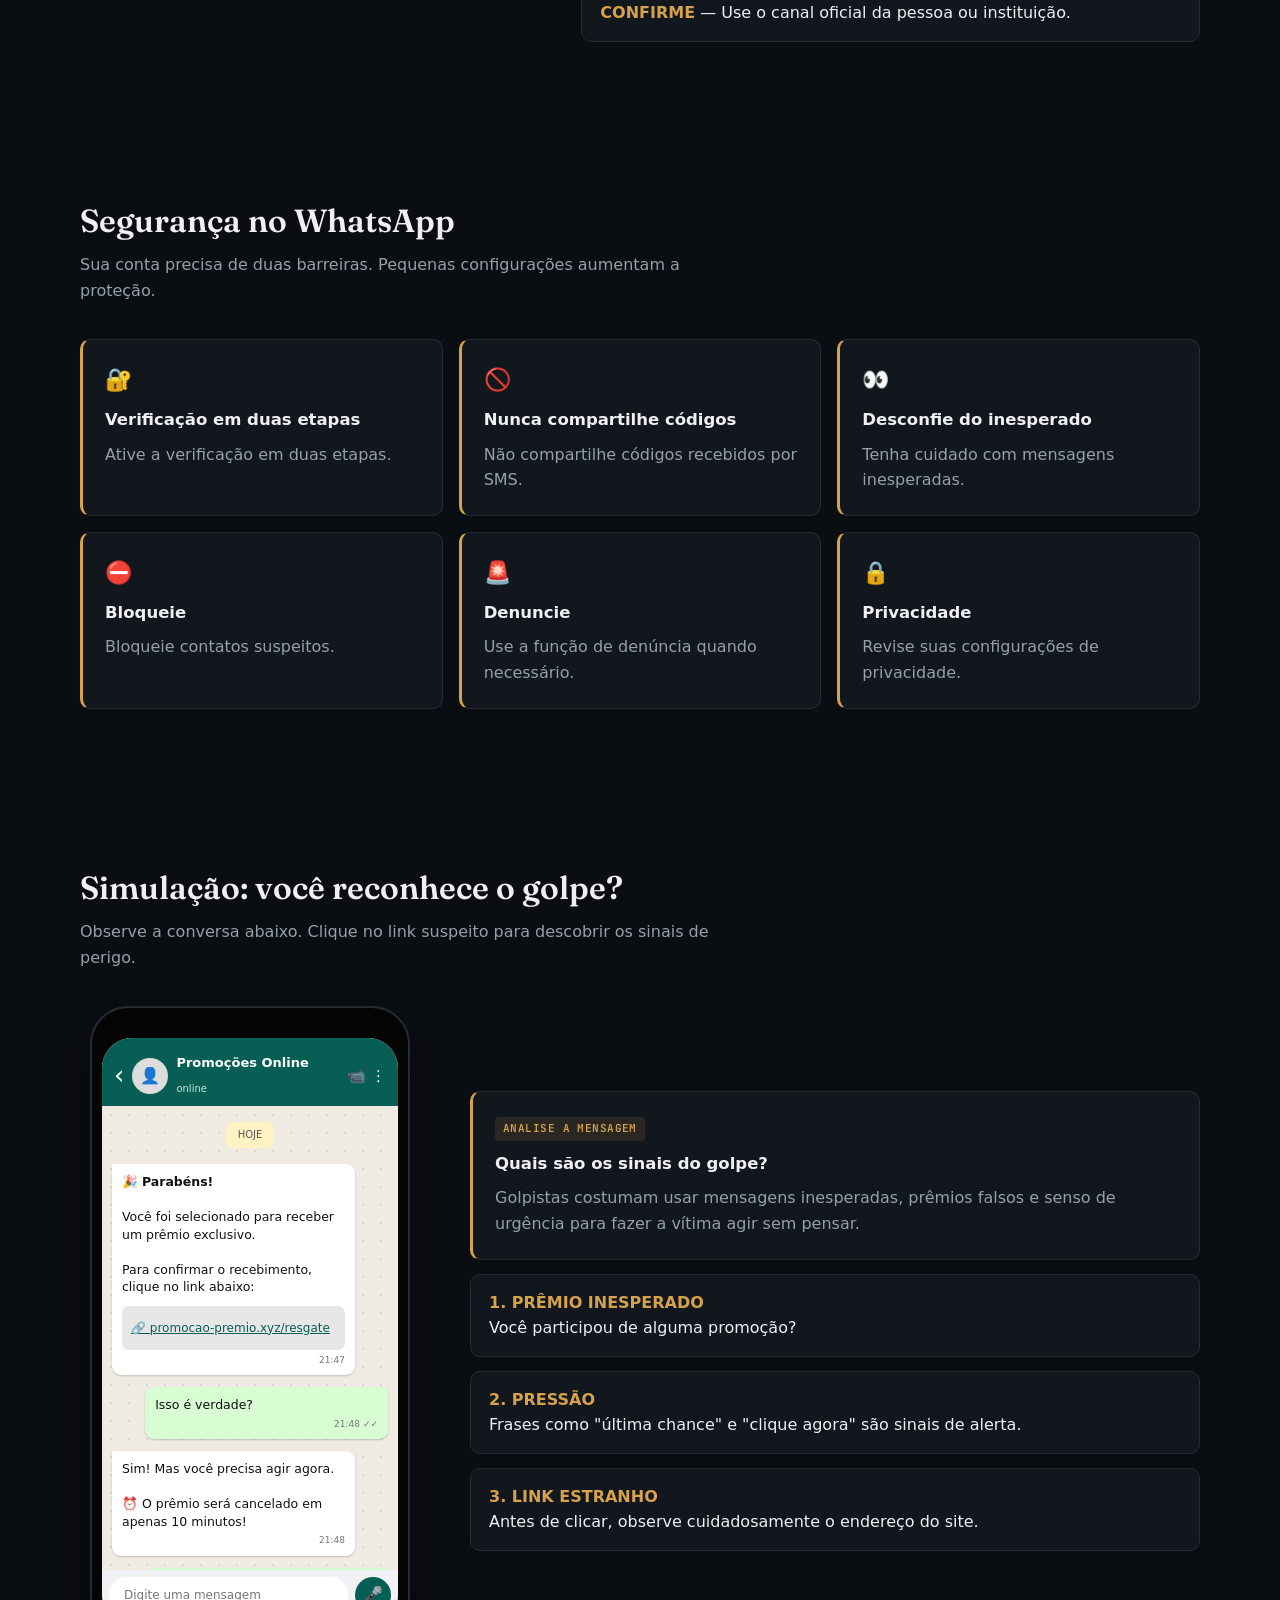
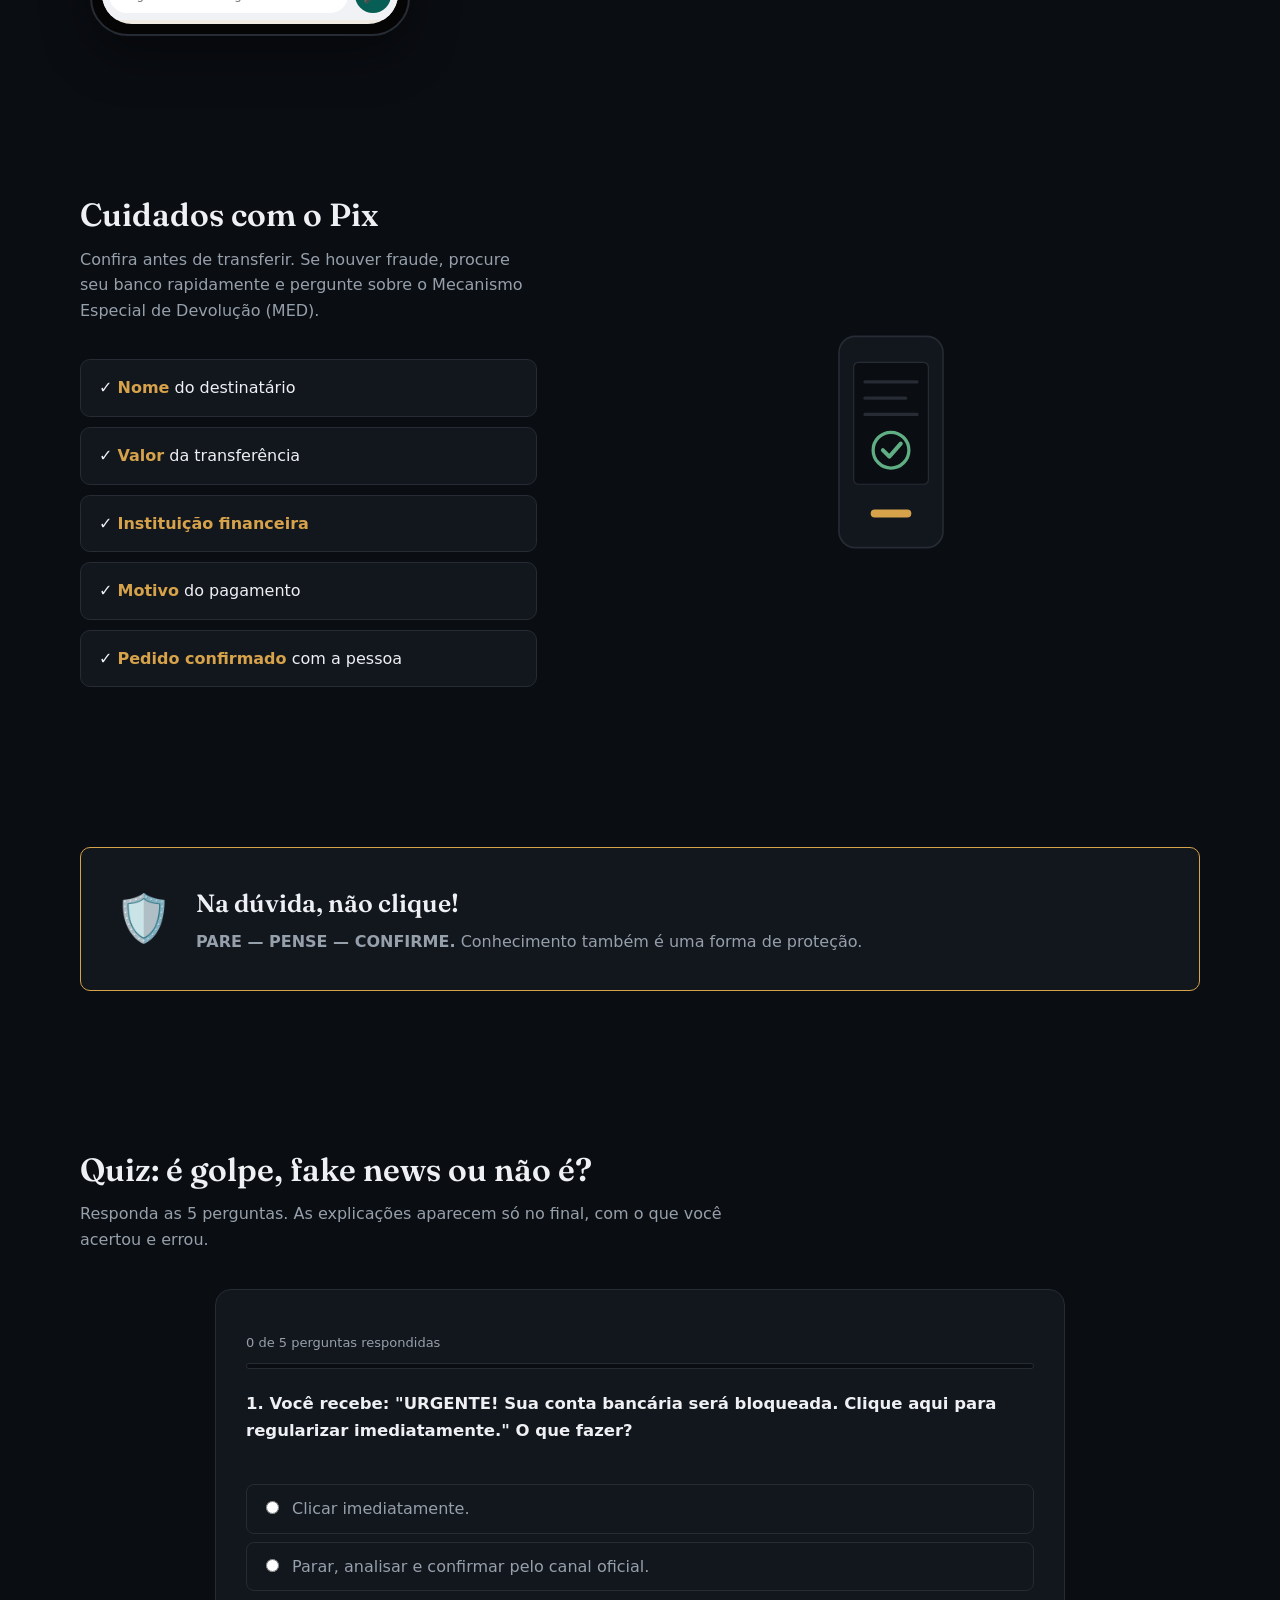
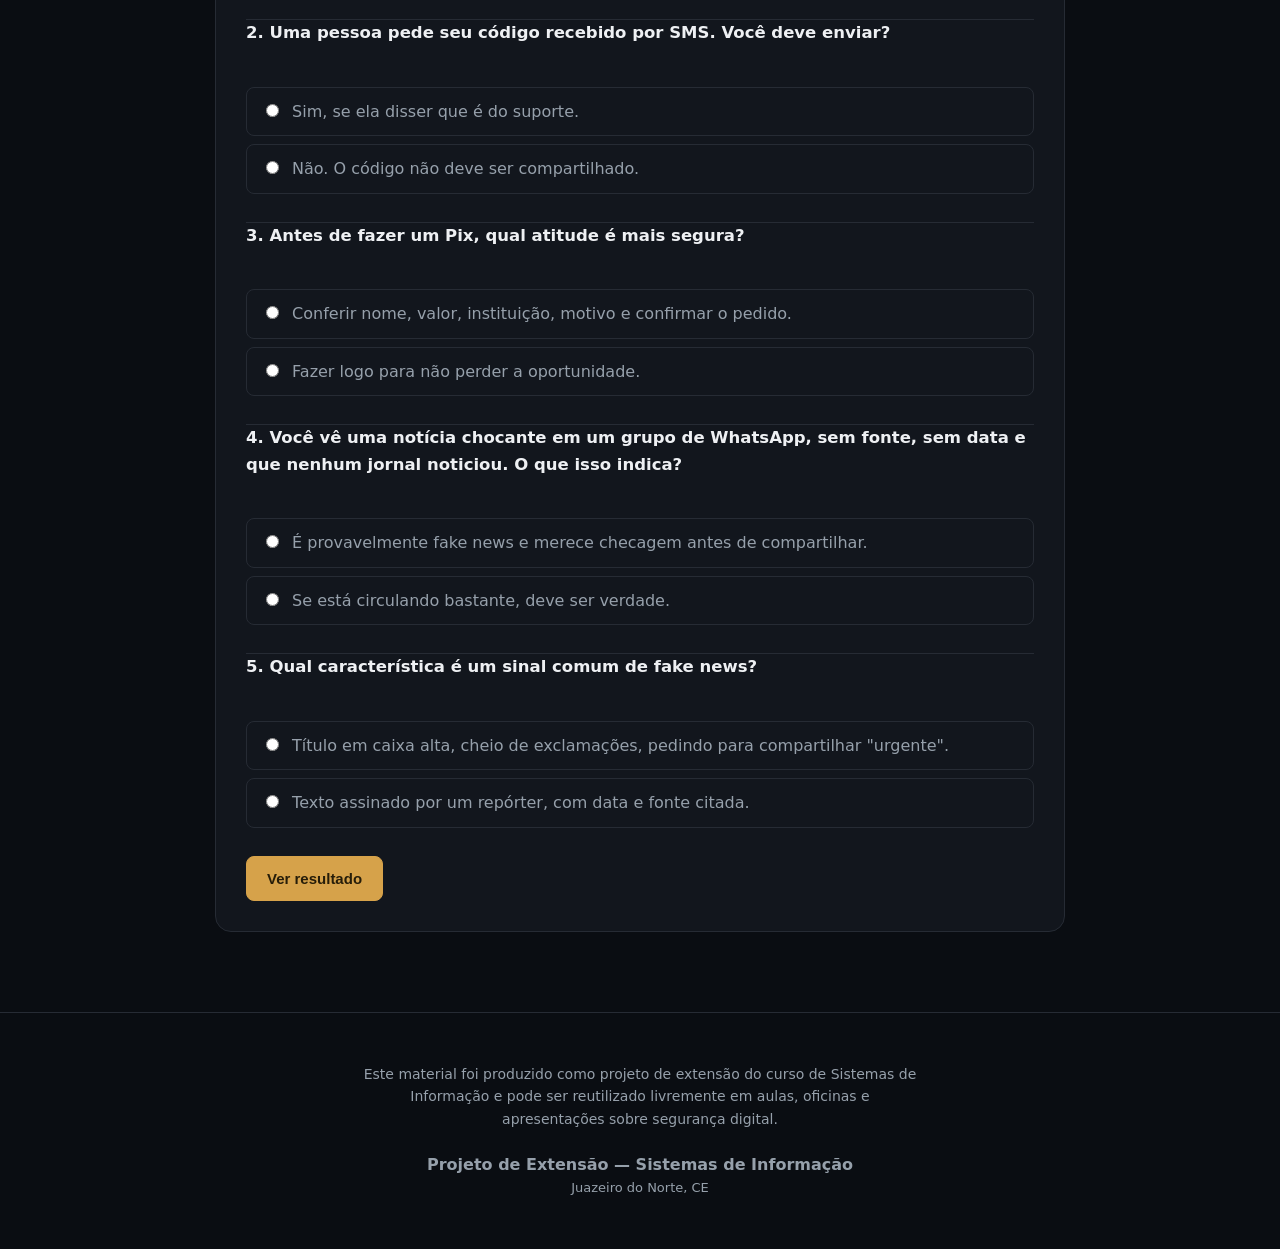
==== commit b2323fba: "atualizando2" ====
--- a/index.html
+++ b/index.html
@@ -3,17 +3,20 @@
 <head>
     <meta charset="UTF-8">
     <meta name="viewport" content="width=device-width, initial-scale=1.0, viewport-fit=cover">
-    <meta name="theme-color" content="#07111f">
+    <meta name="theme-color" content="#0a0d12">
     <title>Como Evitar Golpes Digitais e Fake News</title>
     <meta name="description"
           content="Material educativo sobre fake news, golpes digitais, WhatsApp, Pix e segurança na internet, com simulação prática e quiz.">
 
     <link rel="icon" href="data:image/svg+xml,<svg xmlns=%22http://www.w3.org/2000/svg%22 viewBox=%220 0 100 100%22><text y=%22.9em%22 font-size=%2290%22>🛡️</text></svg>">
 
+    <link rel="preconnect" href="https://fonts.googleapis.com">
+    <link rel="preconnect" href="https://fonts.gstatic.com" crossorigin>
+    <link href="https://fonts.googleapis.com/css2?family=Fraunces:ital,opsz,wght@0,9..144,500;0,9..144,600;1,9..144,500&family=JetBrains+Mono:wght@400;600&display=swap" rel="stylesheet">
+
     <meta property="og:type" content="website">
     <meta property="og:title" content="Como Evitar Golpes Digitais e Fake News">
     <meta property="og:description" content="Material educativo sobre fake news, golpes digitais, WhatsApp, Pix e segurança na internet, com simulação prática e quiz.">
-    <meta property="og:image" content="imagens/imagem2.png">
     <meta property="og:locale" content="pt_BR">
     <meta name="twitter:card" content="summary_large_image">
 
@@ -57,7 +60,7 @@
         <header class="container hero">
 
             <div>
-                <div class="eyebrow">PROJETO DE EXTENSÃO • EDUCAÇÃO DIGITAL</div>
+                <p class="eyebrow">// projeto de extensão — educação digital</p>
 
                 <h1>
                     Como não cair em
@@ -75,12 +78,25 @@
                 <div class="buttons">
                     <a class="btn primary" href="#fakenews">Começar a aprender</a>
                     <a class="btn" href="#quiz">Testar meus conhecimentos</a>
-                    <button class="btn" id="btnImprimir" type="button">🖨️ Imprimir / Salvar PDF</button>
-                </div>
-            </div>
-
-            <div class="hero-img">
-                <img src="imagens/imagem2.png" alt="Estudantes aprendendo em grupo sobre segurança digital">
+                </div>
+            </div>
+
+            <div class="hero-selo" aria-hidden="true">
+                <svg viewBox="0 0 320 320" xmlns="http://www.w3.org/2000/svg" role="img" aria-label="Selo de verificação: pare, pense, confirme">
+                    <defs>
+                        <path id="selo-caminho" d="M 160,160 m -118,0 a 118,118 0 1,1 236,0 a 118,118 0 1,1 -236,0"></path>
+                    </defs>
+                    <circle cx="160" cy="160" r="140" class="selo-anel-fora"></circle>
+                    <circle cx="160" cy="160" r="118" class="selo-anel-dentro"></circle>
+                    <text class="selo-texto-curvo">
+                        <textPath href="#selo-caminho" startOffset="0%">PARE • PENSE • CONFIRME • PARE • PENSE • CONFIRME •</textPath>
+                    </text>
+                    <g class="selo-lupa">
+                        <circle cx="148" cy="148" r="42"></circle>
+                        <line x1="178" y1="178" x2="214" y2="214"></line>
+                    </g>
+                    <path class="selo-check" d="M130 150 L150 170 L194 122"></path>
+                </svg>
             </div>
 
         </header>
@@ -168,6 +184,14 @@
                         <div>
                             <h4>Pede compartilhamento urgente</h4>
                             <p>Frases como "compartilhe antes que apaguem" pressionam a espalhar sem checar.</p>
+                        </div>
+                    </div>
+
+                    <div class="sign">
+                        <div class="icon">🤖</div>
+                        <div>
+                            <h4>Imagem ou vídeo gerado por IA</h4>
+                            <p>Mãos com dedos a mais, movimentos de boca estranhos, luz ou sombra inconsistente e pele "lisa demais" são sinais de conteúdo sintético.</p>
                         </div>
                     </div>
 
@@ -306,8 +330,16 @@
         <section id="prevencao">
             <div class="container split">
 
-                <div class="photo">
-                    <img src="imagens/Imagem02.png" alt="Pessoa usando computador com atenção" loading="lazy">
+                <div class="ilustracao" aria-hidden="true">
+                    <svg viewBox="0 0 320 320" xmlns="http://www.w3.org/2000/svg">
+                        <polygon class="ilustracao-octogono" points="112,20 208,20 300,112 300,208 208,300 112,300 20,208 20,112"></polygon>
+                        <circle cx="160" cy="160" r="70" class="ilustracao-mostrador"></circle>
+                        <line x1="160" y1="160" x2="160" y2="112" class="ilustracao-ponteiro"></line>
+                        <line x1="160" y1="160" x2="194" y2="172" class="ilustracao-ponteiro"></line>
+                        <circle cx="160" cy="160" r="5" class="ilustracao-centro"></circle>
+                        <line x1="90" y1="246" x2="118" y2="246" class="ilustracao-pausa"></line>
+                        <line x1="202" y1="246" x2="230" y2="246" class="ilustracao-pausa"></line>
+                    </svg>
                 </div>
 
                 <div>
@@ -343,37 +375,37 @@
 
                 <div class="grid">
                     <div class="card">
-                        <div class="num">01</div>
+                        <div class="card-icone" aria-hidden="true">🔐</div>
                         <h3>Verificação em duas etapas</h3>
                         <p>Ative a verificação em duas etapas.</p>
                     </div>
 
                     <div class="card">
-                        <div class="num">02</div>
+                        <div class="card-icone" aria-hidden="true">🚫</div>
                         <h3>Nunca compartilhe códigos</h3>
                         <p>Não compartilhe códigos recebidos por SMS.</p>
                     </div>
 
                     <div class="card">
-                        <div class="num">03</div>
+                        <div class="card-icone" aria-hidden="true">👀</div>
                         <h3>Desconfie do inesperado</h3>
                         <p>Tenha cuidado com mensagens inesperadas.</p>
                     </div>
 
                     <div class="card">
-                        <div class="num">04</div>
+                        <div class="card-icone" aria-hidden="true">⛔</div>
                         <h3>Bloqueie</h3>
                         <p>Bloqueie contatos suspeitos.</p>
                     </div>
 
                     <div class="card">
-                        <div class="num">05</div>
+                        <div class="card-icone" aria-hidden="true">🚨</div>
                         <h3>Denuncie</h3>
                         <p>Use a função de denúncia quando necessário.</p>
                     </div>
 
                     <div class="card">
-                        <div class="num">06</div>
+                        <div class="card-icone" aria-hidden="true">🔒</div>
                         <h3>Privacidade</h3>
                         <p>Revise suas configurações de privacidade.</p>
                     </div>
@@ -508,8 +540,17 @@
                     </div>
                 </div>
 
-                <div class="photo">
-                    <img src="imagens/PIX01.png" alt="Celular com aplicativo de pagamento aberto" loading="lazy">
+                <div class="ilustracao" aria-hidden="true">
+                    <svg viewBox="0 0 320 320" xmlns="http://www.w3.org/2000/svg">
+                        <rect x="96" y="30" width="128" height="260" rx="20" class="ilustracao-celular"></rect>
+                        <rect x="114" y="62" width="92" height="150" rx="6" class="ilustracao-tela"></rect>
+                        <line x1="128" y1="86" x2="192" y2="86" class="ilustracao-linha"></line>
+                        <line x1="128" y1="106" x2="178" y2="106" class="ilustracao-linha"></line>
+                        <line x1="128" y1="126" x2="192" y2="126" class="ilustracao-linha"></line>
+                        <circle cx="160" cy="170" r="22" class="ilustracao-selo-ok"></circle>
+                        <path d="M150 170 L158 178 L172 162" class="ilustracao-check"></path>
+                        <line x1="140" y1="248" x2="180" y2="248" class="ilustracao-botao"></line>
+                    </svg>
                 </div>
 
             </div>
@@ -638,8 +679,13 @@
 
     <footer>
         <div class="container">
-            <strong>Projeto de Extensão • Sistemas de Informação</strong>
-            <div class="small">Juazeiro do Norte – CE • Material educativo sobre segurança digital</div>
+            <p class="footer-sobre">
+                Este material foi produzido como projeto de extensão do curso de
+                Sistemas de Informação e pode ser reutilizado livremente em aulas,
+                oficinas e apresentações sobre segurança digital.
+            </p>
+            <strong>Projeto de Extensão — Sistemas de Informação</strong>
+            <div class="small">Juazeiro do Norte, CE</div>
         </div>
     </footer>
 
--- a/style.css
+++ b/style.css
@@ -1,23 +1,35 @@
 /* =========================
    CONFIGURAÇÕES GERAIS
+
+   Direção de design: "dossiê de investigação" — o site ensina a
+   examinar evidências (mensagens, links, notícias) antes de confiar
+   nelas, então a estética usa recursos de ficha de caso: tags
+   monoespaçadas, um selo de verificação central, cards com aba
+   lateral colorida em vez do "card de SaaS" genérico.
 ========================== */
 
 :root {
-    --bg: #07111f;
-    --bg2: #0d1b2e;
-    --card: #10243b;
-    --line: #23415f;
-
-    --text: #eef7ff;
-    --muted: #a9bdd0;
-
-    --accent: #24d1b5;
-    --accent2: #48a7ff;
-    --danger: #ff647c;
-    --warn: #ffcf5c;
-
-    --shadow: 0 18px 50px rgba(0, 0, 0, .25);
-    --radius: 20px;
+    --bg: #0a0d12;
+    --card: #12161d;
+    --card-soft: #171c24;
+    --line: #262b34;
+    --line-soft: #1c212a;
+
+    --text: #eef0f3;
+    --muted: #96a0ab;
+
+    --accent: #d6a24a;
+    --accent-ink: #261d09;
+    --accent2: #6c9bd1;
+    --danger: #e2655f;
+    --ok: #5fae84;
+    --warn: #e3b765;
+
+    --shadow: 0 20px 48px rgba(0, 0, 0, .38);
+    --radius: 10px;
+
+    --font-display: "Fraunces", Georgia, "Times New Roman", serif;
+    --font-mono: "JetBrains Mono", ui-monospace, "SFMono-Regular", Menlo, Consolas, monospace;
 }
 
 * {
@@ -37,7 +49,7 @@
 body {
     margin: 0;
     font-family: Inter, system-ui, -apple-system, BlinkMacSystemFont, "Segoe UI", Arial, sans-serif;
-    background: linear-gradient(180deg, var(--bg), #0a1727 55%, var(--bg));
+    background: var(--bg);
     color: var(--text);
     line-height: 1.6;
 }
@@ -47,7 +59,7 @@
     text-decoration: none;
 }
 
-img {
+img, svg {
     max-width: 100%;
     display: block;
 }
@@ -74,10 +86,10 @@
     left: -999px;
     top: 0;
     background: var(--accent);
-    color: #06201c;
+    color: var(--accent-ink);
     padding: 10px 16px;
     border-radius: 0 0 10px 0;
-    font-weight: 800;
+    font-weight: 700;
     z-index: 100;
 }
 
@@ -93,21 +105,21 @@
     position: sticky;
     top: 0;
     z-index: 20;
-    background: rgba(7, 17, 31, .9);
-    backdrop-filter: blur(16px);
-    border-bottom: 1px solid rgba(255, 255, 255, .07);
+    background: rgba(10, 13, 18, .92);
+    backdrop-filter: blur(14px);
+    border-bottom: 1px solid var(--line);
 }
 
 .navin {
-    height: 70px;
+    height: 68px;
     display: flex;
     align-items: center;
     justify-content: space-between;
 }
 
 .brand {
-    font-weight: 900;
-    letter-spacing: -.4px;
+    font-weight: 700;
+    letter-spacing: -.2px;
 }
 
 .brand span {
@@ -119,7 +131,7 @@
     background: none;
     border: 1px solid var(--line);
     color: var(--text);
-    border-radius: 10px;
+    border-radius: 8px;
     padding: 8px 12px;
     font-size: 20px;
     cursor: pointer;
@@ -133,7 +145,7 @@
 }
 
 .links a {
-    transition: .2s;
+    transition: color .2s;
     padding: 6px 2px;
 }
 
@@ -147,39 +159,32 @@
 ========================== */
 
 .hero {
-    min-height: 640px;
     display: grid;
-    grid-template-columns: 1.05fr .95fr;
+    grid-template-columns: 1.1fr .9fr;
     gap: 48px;
     align-items: center;
-    padding: 70px 0;
+    padding: 76px 0;
 }
 
 .eyebrow {
-    display: inline-flex;
-    padding: 7px 12px;
-    border: 1px solid #28506f;
-    border-radius: 999px;
+    font-family: var(--font-mono);
+    font-size: 13.5px;
     color: var(--accent);
-    font-size: 13px;
-    font-weight: 800;
-    background: #0b2034;
+    margin: 0 0 18px;
 }
 
 .hero h1 {
-    font-size: clamp(38px, 6vw, 68px);
-    line-height: 1.02;
-    margin: 18px 0;
-}
-
-.hero h1 span {
-    color: var(--accent);
+    font-family: var(--font-display);
+    font-weight: 600;
+    font-size: clamp(36px, 5.6vw, 60px);
+    line-height: 1.08;
+    margin: 0 0 20px;
 }
 
 .hero p {
-    font-size: 18px;
+    font-size: 17.5px;
     color: var(--muted);
-    max-width: 620px;
+    max-width: 580px;
 }
 
 /* =========================
@@ -194,25 +199,26 @@
 }
 
 .btn {
-    padding: 13px 18px;
-    border-radius: 12px;
-    font-weight: 800;
+    padding: 13px 20px;
+    border-radius: 8px;
+    font-weight: 700;
     font-size: 15px;
     border: 1px solid var(--line);
-    background: #0e2136;
+    background: var(--card-soft);
     color: var(--text);
     cursor: pointer;
-    transition: .2s;
+    transition: transform .15s ease, border-color .15s ease;
     display: inline-block;
 }
 
 .btn:hover {
     transform: translateY(-2px);
+    border-color: #3a4250;
 }
 
 .btn.primary {
     background: var(--accent);
-    color: #06201c;
+    color: var(--accent-ink);
     border-color: var(--accent);
 }
 
@@ -223,29 +229,60 @@
 }
 
 /* =========================
-   IMAGEM PRINCIPAL
-========================== */
-
-.hero-img {
-    height: 440px;
-    border-radius: 28px;
-    overflow: hidden;
-    position: relative;
-    box-shadow: var(--shadow);
-    border: 1px solid #294b68;
-}
-
-.hero-img img {
+   SELO DO HERO (substitui a foto de banco de imagens)
+========================== */
+
+.hero-selo {
+    width: min(360px, 100%);
+    aspect-ratio: 1;
+    margin: auto;
+}
+
+.hero-selo svg {
     width: 100%;
     height: 100%;
-    object-fit: cover;
-}
-
-.hero-img::after {
-    content: "";
-    position: absolute;
-    inset: 0;
-    background: linear-gradient(135deg, rgba(36, 209, 181, .16), transparent 50%, rgba(72, 167, 255, .18));
+}
+
+.selo-anel-fora {
+    fill: none;
+    stroke: var(--line);
+    stroke-width: 1.5;
+}
+
+.selo-anel-dentro {
+    fill: none;
+    stroke: var(--accent);
+    stroke-width: 1.5;
+    stroke-dasharray: 3 7;
+    opacity: .55;
+}
+
+.selo-texto-curvo {
+    font-family: var(--font-mono);
+    font-size: 12.5px;
+    font-weight: 600;
+    letter-spacing: .06em;
+    fill: var(--muted);
+}
+
+.selo-lupa circle {
+    fill: none;
+    stroke: var(--text);
+    stroke-width: 6;
+}
+
+.selo-lupa line {
+    stroke: var(--text);
+    stroke-width: 7;
+    stroke-linecap: round;
+}
+
+.selo-check {
+    fill: none;
+    stroke: var(--accent);
+    stroke-width: 7;
+    stroke-linecap: round;
+    stroke-linejoin: round;
 }
 
 /* =========================
@@ -254,17 +291,19 @@
 
 section {
     padding: 80px 0;
-    scroll-margin-top: 80px;
+    scroll-margin-top: 76px;
 }
 
 .section-title {
-    max-width: 720px;
-    margin-bottom: 38px;
+    max-width: 680px;
+    margin-bottom: 36px;
 }
 
 .section-title h2 {
-    font-size: 34px;
-    line-height: 1.15;
+    font-family: var(--font-display);
+    font-weight: 600;
+    font-size: 32px;
+    line-height: 1.2;
     margin: 0 0 12px;
 }
 
@@ -275,31 +314,35 @@
 
 /* =========================
    GRID / CARDS
+
+   Em vez do "card de SaaS" (cantos muito arredondados, sombra igual
+   em todos, gradiente decorativo), os cards aqui são planos, com
+   uma aba colorida à esquerda — a referência visual é uma ficha
+   de caso, não um painel de produto.
 ========================== */
 
 .grid {
     display: grid;
     grid-template-columns: repeat(3, 1fr);
-    gap: 18px;
+    gap: 16px;
 }
 
 .card {
-    background: linear-gradient(180deg, #10253b, #0c1d30);
+    background: var(--card);
     border: 1px solid var(--line);
+    border-left: 3px solid var(--accent);
     border-radius: var(--radius);
-    padding: 24px;
-    box-shadow: 0 10px 30px rgba(0, 0, 0, .12);
-    transition: .25s;
+    padding: 22px;
+    transition: background-color .2s ease, border-color .2s ease;
 }
 
 .card:hover {
-    transform: translateY(-5px);
-    border-color: var(--accent);
+    background: var(--card-soft);
 }
 
 .card h3 {
     margin: 0 0 8px;
-    font-size: 17px;
+    font-size: 16.5px;
 }
 
 .card p {
@@ -307,31 +350,28 @@
     margin: 0;
 }
 
+/* Tag monoespaçada no topo dos cards (ex.: "FALSO FAMILIAR", "PHISHING") —
+   funciona como etiqueta de categoria, no estilo de uma ficha. */
 .num {
+    display: inline-block;
+    font-family: var(--font-mono);
+    font-size: 11px;
+    font-weight: 600;
+    letter-spacing: .04em;
     color: var(--accent);
-    font-weight: 900;
-    font-size: 13px;
-    letter-spacing: .3px;
-}
-
-/* Card de alerta (usado na seção de fake news) */
-.card.alert-card {
-    border-color: rgba(255, 100, 124, .4);
-}
-
-.card.alert-card .num {
-    color: var(--danger);
-}
-
-.card.ok-card {
-    border-color: rgba(36, 209, 181, .4);
+    background: rgba(214, 162, 74, .12);
+    padding: 3px 8px;
+    border-radius: 4px;
+    margin-bottom: 10px;
+}
+
+/* Ícone nos cards de dicas do WhatsApp (sem numeração — não é uma sequência) */
+.card-icone {
+    font-size: 22px;
+    margin-bottom: 10px;
 }
 
 /* Cards de golpes expansíveis: "ver exemplo real" */
-.card.expandable {
-    cursor: pointer;
-}
-
 .card-toggle {
     background: none;
     border: none;
@@ -385,21 +425,24 @@
 .stats-bar {
     display: grid;
     grid-template-columns: repeat(3, 1fr);
-    gap: 18px;
+    gap: 1px;
     margin-top: 44px;
-}
-
-.stat {
-    background: linear-gradient(180deg, #10253b, #0c1d30);
+    background: var(--line);
     border: 1px solid var(--line);
     border-radius: var(--radius);
-    padding: 26px 20px;
+    overflow: hidden;
+}
+
+.stat {
+    background: var(--card);
+    padding: 26px 22px;
     text-align: center;
 }
 
 .stat .stat-num {
-    font-size: 40px;
-    font-weight: 900;
+    font-family: var(--font-display);
+    font-size: 38px;
+    font-weight: 600;
     color: var(--accent);
     display: block;
     line-height: 1;
@@ -430,7 +473,7 @@
 
 .reveal {
     opacity: 0;
-    transform: translateY(18px);
+    transform: translateY(16px);
     transition: opacity .5s ease, transform .5s ease;
 }
 
@@ -440,27 +483,92 @@
 }
 
 /* =========================
-   SEÇÕES COM IMAGEM
+   SEÇÕES COM ILUSTRAÇÃO (substitui as fotos)
 ========================== */
 
 .split {
     display: grid;
-    grid-template-columns: .9fr 1.1fr;
-    gap: 40px;
+    grid-template-columns: .85fr 1.15fr;
+    gap: 44px;
     align-items: center;
 }
 
-.photo {
-    border-radius: 24px;
-    overflow: hidden;
-    border: 1px solid var(--line);
-    height: 400px;
-}
-
-.photo img {
-    width: 100%;
-    height: 100%;
-    object-fit: cover;
+.ilustracao {
+    display: flex;
+    align-items: center;
+    justify-content: center;
+    padding: 20px;
+}
+
+.ilustracao svg {
+    width: min(260px, 100%);
+    height: auto;
+}
+
+.ilustracao-octogono {
+    fill: none;
+    stroke: var(--line);
+    stroke-width: 2;
+}
+
+.ilustracao-mostrador {
+    fill: none;
+    stroke: var(--accent);
+    stroke-width: 2;
+}
+
+.ilustracao-ponteiro {
+    stroke: var(--text);
+    stroke-width: 5;
+    stroke-linecap: round;
+}
+
+.ilustracao-centro {
+    fill: var(--accent);
+}
+
+.ilustracao-pausa {
+    stroke: var(--accent);
+    stroke-width: 10;
+    stroke-linecap: round;
+}
+
+.ilustracao-celular {
+    fill: var(--card);
+    stroke: var(--line);
+    stroke-width: 2;
+}
+
+.ilustracao-tela {
+    fill: var(--bg);
+    stroke: var(--line);
+    stroke-width: 1.5;
+}
+
+.ilustracao-linha {
+    stroke: var(--line);
+    stroke-width: 4;
+    stroke-linecap: round;
+}
+
+.ilustracao-selo-ok {
+    fill: none;
+    stroke: var(--ok);
+    stroke-width: 4;
+}
+
+.ilustracao-check {
+    fill: none;
+    stroke: var(--ok);
+    stroke-width: 5;
+    stroke-linecap: round;
+    stroke-linejoin: round;
+}
+
+.ilustracao-botao {
+    stroke: var(--accent);
+    stroke-width: 10;
+    stroke-linecap: round;
 }
 
 /* =========================
@@ -469,13 +577,13 @@
 
 .checks {
     display: grid;
-    gap: 12px;
+    gap: 10px;
 }
 
 .check {
-    padding: 16px 18px;
-    border-radius: 14px;
-    background: #0d2136;
+    padding: 15px 18px;
+    border-radius: var(--radius);
+    background: var(--card);
     border: 1px solid var(--line);
 }
 
@@ -488,22 +596,24 @@
 ========================== */
 
 .warning {
-    background: linear-gradient(135deg, #112a3d, #132237);
-    border: 1px solid #2b5576;
-    border-radius: 26px;
-    padding: 35px;
+    background: var(--card);
+    border: 1px solid var(--accent);
+    border-radius: var(--radius);
+    padding: 34px;
     display: flex;
-    gap: 25px;
+    gap: 24px;
     align-items: center;
 }
 
 .warning .big {
-    font-size: 48px;
+    font-size: 46px;
 }
 
 .warning h2 {
+    font-family: var(--font-display);
+    font-weight: 600;
     margin: 0 0 6px;
-    font-size: 26px;
+    font-size: 25px;
 }
 
 .warning p {
@@ -512,7 +622,7 @@
 }
 
 /* =========================
-   VERIFICAÇÃO DE FAKE NEWS (nova seção)
+   COMO CHECAR (passos — sequência real, por isso mantém numeração)
 ========================== */
 
 .steps-verify {
@@ -523,7 +633,7 @@
 }
 
 .step-verify {
-    background: #0d2136;
+    background: var(--card);
     border: 1px solid var(--line);
     border-radius: var(--radius);
     padding: 22px;
@@ -536,18 +646,19 @@
     display: flex;
     align-items: center;
     justify-content: center;
-    width: 32px;
-    height: 32px;
+    width: 30px;
+    height: 30px;
     border-radius: 50%;
     background: var(--accent);
-    color: #06201c;
-    font-weight: 900;
+    color: var(--accent-ink);
+    font-weight: 700;
+    font-size: 14px;
     margin-bottom: 12px;
 }
 
 .step-verify h3 {
     margin: 0 0 6px;
-    font-size: 16px;
+    font-size: 15.5px;
 }
 
 .step-verify p {
@@ -567,13 +678,13 @@
     display: flex;
     gap: 12px;
     padding: 16px;
-    border-radius: 14px;
-    background: #0d2136;
+    border-radius: var(--radius);
+    background: var(--card);
     border: 1px solid var(--line);
 }
 
 .sign .icon {
-    font-size: 22px;
+    font-size: 21px;
     flex-shrink: 0;
 }
 
@@ -607,8 +718,8 @@
     padding: 30px 10px 10px;
     position: relative;
     margin: auto;
-    box-shadow: 0 25px 60px rgba(0, 0, 0, .55);
-    border: 2px solid #294b68;
+    box-shadow: var(--shadow);
+    border: 2px solid var(--line);
 }
 
 .celular-topo {
@@ -791,7 +902,7 @@
     top: 50%;
     transform: translateY(-50%);
     background: white;
-    border-radius: 20px;
+    border-radius: 18px;
     padding: 22px;
     text-align: center;
     box-shadow: 0 15px 50px rgba(0, 0, 0, .45);
@@ -806,7 +917,7 @@
 }
 
 .alerta-golpe h3 {
-    color: #d32f2f;
+    color: #c6433d;
     margin: 8px 0;
     font-size: 17px;
 }
@@ -839,9 +950,9 @@
 .quiz {
     max-width: 850px;
     margin: auto;
-    background: #0e2136;
+    background: var(--card);
     border: 1px solid var(--line);
-    border-radius: 24px;
+    border-radius: 16px;
     padding: 30px;
 }
 
@@ -852,9 +963,9 @@
 }
 
 .quiz-progress-bar {
-    height: 8px;
+    height: 6px;
     border-radius: 999px;
-    background: #0a1828;
+    background: var(--bg);
     overflow: hidden;
     margin-bottom: 22px;
     border: 1px solid var(--line);
@@ -863,13 +974,13 @@
 .quiz-progress-fill {
     height: 100%;
     width: 0%;
-    background: linear-gradient(90deg, var(--accent), var(--accent2));
+    background: var(--accent);
     transition: width .35s ease;
 }
 
 .question {
     padding: 20px 0;
-    border-bottom: 1px solid #203b55;
+    border-bottom: 1px solid var(--line);
     /* reset do estilo padrão de <fieldset> do navegador */
     border-left: 0;
     border-right: 0;
@@ -885,7 +996,7 @@
 .question legend {
     margin: 0 0 12px;
     padding: 0;
-    font-size: 17px;
+    font-size: 16.5px;
     font-weight: 700;
     color: var(--text);
 }
@@ -894,11 +1005,11 @@
     display: block;
     padding: 11px 14px;
     margin: 8px 0;
-    border: 1px solid #2a4965;
-    border-radius: 10px;
+    border: 1px solid var(--line);
+    border-radius: 8px;
     cursor: pointer;
     color: var(--muted);
-    transition: .2s;
+    transition: border-color .2s, color .2s;
 }
 
 .option:hover {
@@ -914,7 +1025,7 @@
 .option.selecionada {
     border-color: var(--accent2);
     color: var(--text);
-    background: rgba(72, 167, 255, .08);
+    background: rgba(108, 155, 209, .08);
 }
 
 /* Painel de revisão exibido só depois do envio final,
@@ -923,7 +1034,7 @@
     display: none;
     margin-top: 24px;
     padding-top: 20px;
-    border-top: 1px solid #203b55;
+    border-top: 1px solid var(--line);
 }
 
 .review.visivel {
@@ -934,7 +1045,7 @@
     display: flex;
     gap: 12px;
     padding: 14px 0;
-    border-bottom: 1px solid #1a3450;
+    border-bottom: 1px solid var(--line-soft);
 }
 
 .review-item:last-child {
@@ -947,7 +1058,7 @@
 }
 
 .review-item.certo .review-icon {
-    color: var(--accent);
+    color: var(--ok);
 }
 
 .review-item.errado .review-icon {
@@ -966,15 +1077,15 @@
 }
 
 .review-content .correta {
-    color: var(--accent);
+    color: var(--ok);
     font-weight: 700;
 }
 
 .result {
     margin-top: 20px;
     padding: 18px;
-    border-radius: 12px;
-    background: #0a1828;
+    border-radius: var(--radius);
+    background: var(--bg);
     display: none;
 }
 
@@ -983,8 +1094,8 @@
 }
 
 .result.good {
-    border: 1px solid var(--accent);
-    color: var(--accent);
+    border: 1px solid var(--ok);
+    color: var(--ok);
 }
 
 .result.mid {
@@ -994,7 +1105,7 @@
 
 .result.bad {
     border: 1px solid var(--danger);
-    color: #ff9aaa;
+    color: #ff9992;
 }
 
 /* =========================
@@ -1002,10 +1113,17 @@
 ========================== */
 
 footer {
-    padding: 45px 0;
-    border-top: 1px solid rgba(255, 255, 255, .08);
+    padding: 50px 0;
+    border-top: 1px solid var(--line);
     color: var(--muted);
     text-align: center;
+}
+
+.footer-sobre {
+    max-width: 560px;
+    margin: 0 auto 22px;
+    font-size: 14px;
+    line-height: 1.6;
 }
 
 .small {
@@ -1047,7 +1165,7 @@
     }
 
     .hero h1 {
-        font-size: clamp(34px, 5.5vw, 58px);
+        font-size: clamp(32px, 5.2vw, 52px);
     }
 }
 
@@ -1067,18 +1185,18 @@
 
     .links {
         position: absolute;
-        top: 70px;
+        top: 68px;
         left: 0;
         right: 0;
-        max-height: calc(100vh - 70px);
+        max-height: calc(100vh - 68px);
         overflow-y: auto;
-        background: #07111f;
+        background: var(--bg);
         border-bottom: 1px solid var(--line);
         flex-direction: column;
         gap: 0;
         padding: 8px 20px 16px;
         display: none;
-        box-shadow: 0 12px 24px rgba(0, 0, 0, .3);
+        box-shadow: var(--shadow);
     }
 
     .links.aberto {
@@ -1087,22 +1205,21 @@
 
     .links a {
         padding: 14px 4px;
-        border-bottom: 1px solid rgba(255, 255, 255, .06);
+        border-bottom: 1px solid var(--line-soft);
         font-size: 15px;
     }
 
     .hero {
         grid-template-columns: 1fr;
-        padding-top: 36px;
+        padding-top: 40px;
         padding-bottom: 50px;
-        min-height: auto;
         text-align: left;
     }
 
-    /* Imagem aparece antes do texto no celular: dá contexto visual primeiro */
-    .hero-img {
+    /* Selo aparece antes do texto no celular: dá contexto visual primeiro */
+    .hero-selo {
         order: -1;
-        height: 260px;
+        width: min(220px, 70%);
     }
 
     .hero p {
@@ -1125,10 +1242,6 @@
         grid-template-columns: repeat(2, 1fr);
     }
 
-    .photo {
-        height: 260px;
-    }
-
     .warning {
         align-items: flex-start;
         flex-direction: column;
@@ -1151,7 +1264,6 @@
 
     .stats-bar {
         grid-template-columns: repeat(3, 1fr);
-        gap: 12px;
     }
 
     .stat {
@@ -1159,7 +1271,7 @@
     }
 
     .stat .stat-num {
-        font-size: 30px;
+        font-size: 28px;
     }
 
     .stat .stat-label {
@@ -1179,12 +1291,12 @@
     }
 
     .section-title h2 {
-        font-size: 26px;
+        font-size: 25px;
     }
 
     .hero h1 {
-        font-size: clamp(30px, 9vw, 42px);
-        line-height: 1.08;
+        font-size: clamp(28px, 8.5vw, 40px);
+        line-height: 1.12;
     }
 
     .hero p {
@@ -1196,20 +1308,20 @@
     }
 
     .warning .big {
-        font-size: 38px;
+        font-size: 36px;
     }
 
     .warning h2 {
-        font-size: 22px;
+        font-size: 21px;
     }
 
     .quiz {
         padding: 18px;
-        border-radius: 18px;
+        border-radius: 14px;
     }
 
     .question legend {
-        font-size: 16px;
+        font-size: 15.5px;
     }
 
     .btn {
@@ -1229,12 +1341,16 @@
         grid-template-columns: 1fr;
     }
 
+    .stats-bar {
+        gap: 1px;
+    }
+
     .stat {
-        padding: 22px;
+        padding: 20px;
     }
 
     .stat .stat-num {
-        font-size: 34px;
+        font-size: 32px;
     }
 
     .stat .stat-label {
@@ -1254,16 +1370,15 @@
 @media (max-width: 450px) {
 
     .navin {
-        height: 62px;
+        height: 60px;
     }
 
     .brand {
         font-size: 15px;
     }
 
-    .hero-img {
-        height: 200px;
-        border-radius: 20px;
+    .hero-selo {
+        width: min(170px, 60%);
     }
 
     .celular-simulacao {
@@ -1297,12 +1412,11 @@
 /* -------- TELAS MUITO PEQUENAS OU CELULAR DEITADO -------- */
 @media (max-width: 380px) {
     .hero h1 {
-        font-size: 28px;
+        font-size: 26px;
     }
 
     .eyebrow {
-        font-size: 11px;
-        padding: 5px 10px;
+        font-size: 12px;
     }
 }
 
@@ -1314,77 +1428,3 @@
         max-height: 420px;
     }
 }
-
-/* =========================
-   MODO IMPRESSÃO / SALVAR PDF
-========================== */
-
-@media print {
-
-    /* Fundo escuro gasta tinta e fica ilegível no papel — troca tudo pra
-       preto sobre branco, sem sombras, gradientes ou decoração. */
-    * {
-        background: #fff !important;
-        color: #111 !important;
-        box-shadow: none !important;
-        text-shadow: none !important;
-    }
-
-    body {
-        background: #fff !important;
-    }
-
-    /* Elementos só úteis na tela: navegação, botões de ação, widget,
-       simulação interativa do celular (fica só o texto explicativo dela). */
-    .skip-link,
-    nav,
-    .buttons,
-    .card-toggle,
-    .celular-simulacao,
-    .quiz-progress,
-    .quiz-progress-bar,
-    #btnCorrigir,
-    #btnTentarNovamente,
-    #result,
-    #review,
-    .hero-img,
-    .photo {
-        display: none !important;
-    }
-
-    /* Conteúdo que normalmente só aparece ao clicar/rolar precisa
-       aparecer inteiro no papel. */
-    .reveal,
-    .card-exemplo,
-    .simulacao-explicacao {
-        display: block !important;
-        opacity: 1 !important;
-        transform: none !important;
-        max-height: none !important;
-        visibility: visible !important;
-    }
-
-    .simulacao-area {
-        display: block !important;
-    }
-
-    /* Evita cortar um card ou pergunta no meio, entre duas páginas. */
-    .card,
-    .question,
-    .sign,
-    .step-verify,
-    section {
-        page-break-inside: avoid;
-        break-inside: avoid;
-    }
-
-    a[href]::after {
-        content: " (" attr(href) ")";
-        font-size: 11px;
-        font-weight: normal;
-    }
-
-    .container {
-        width: 100% !important;
-    }
-}
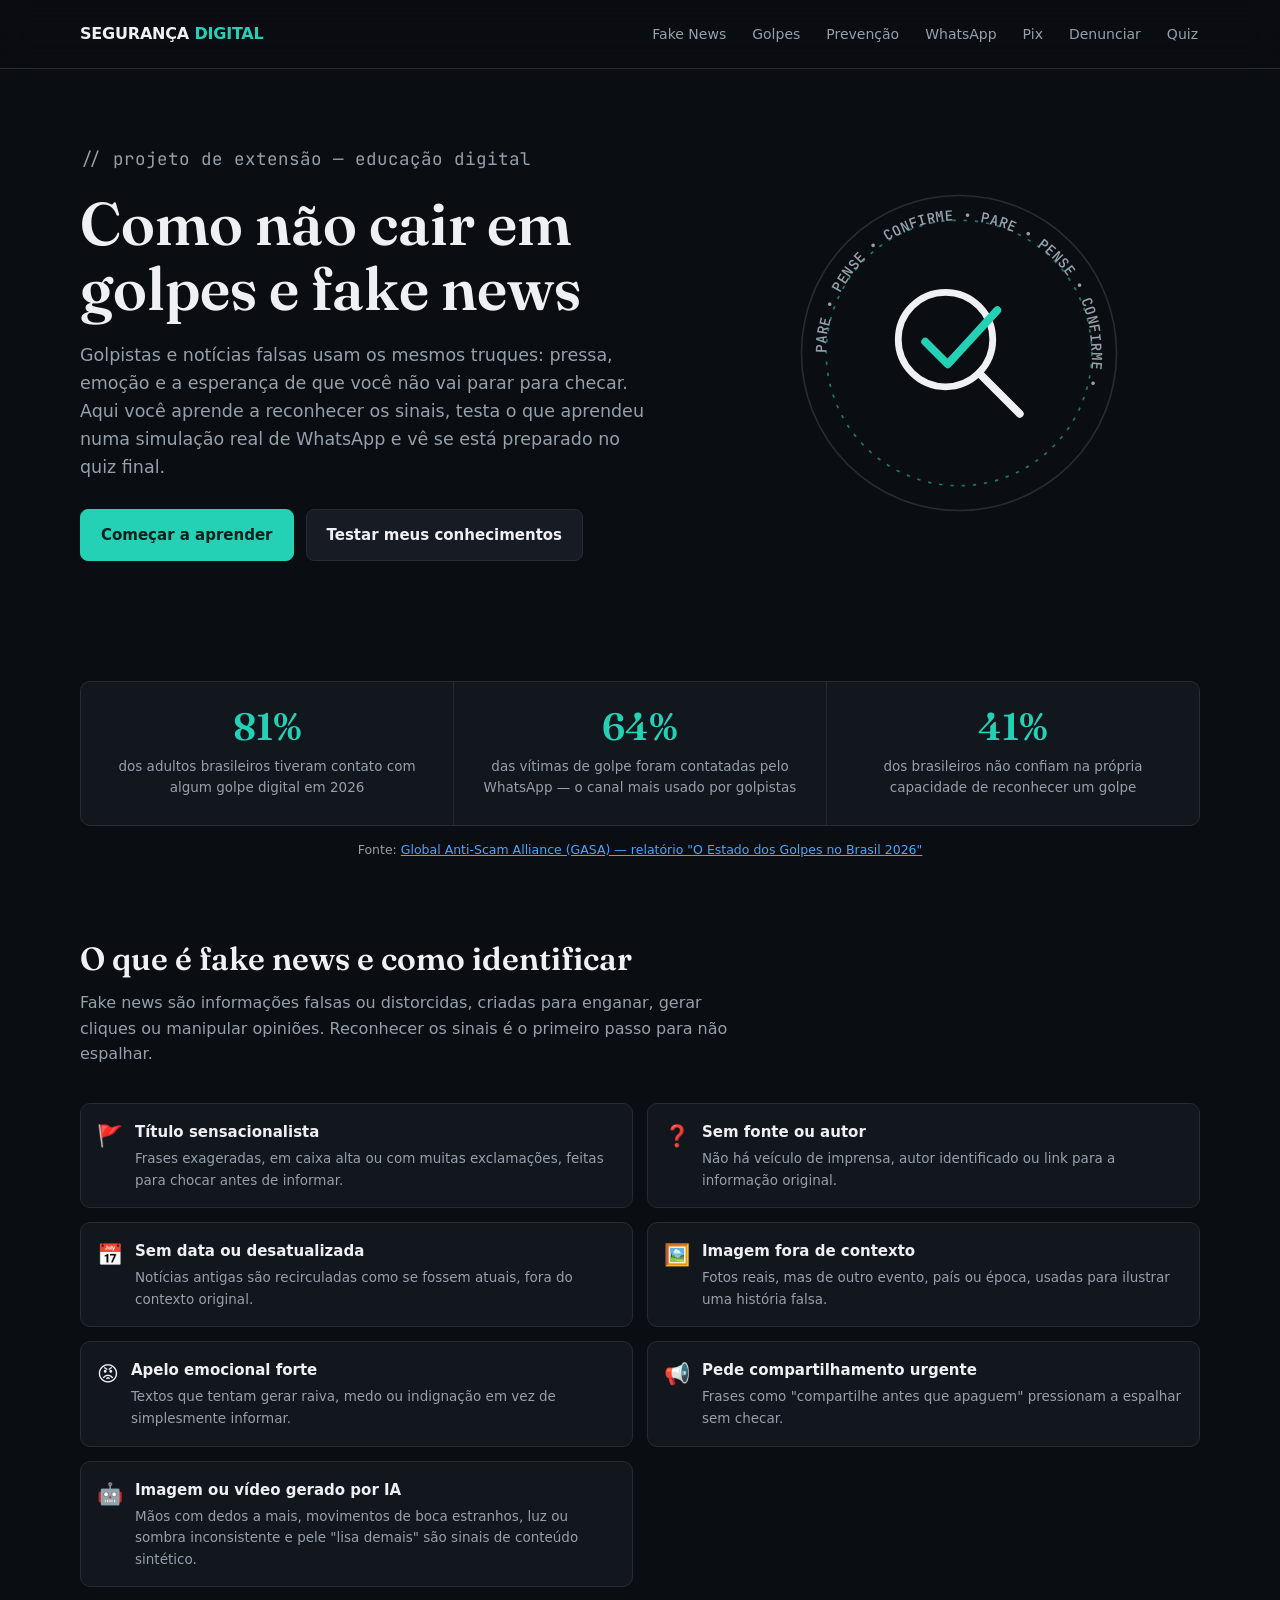
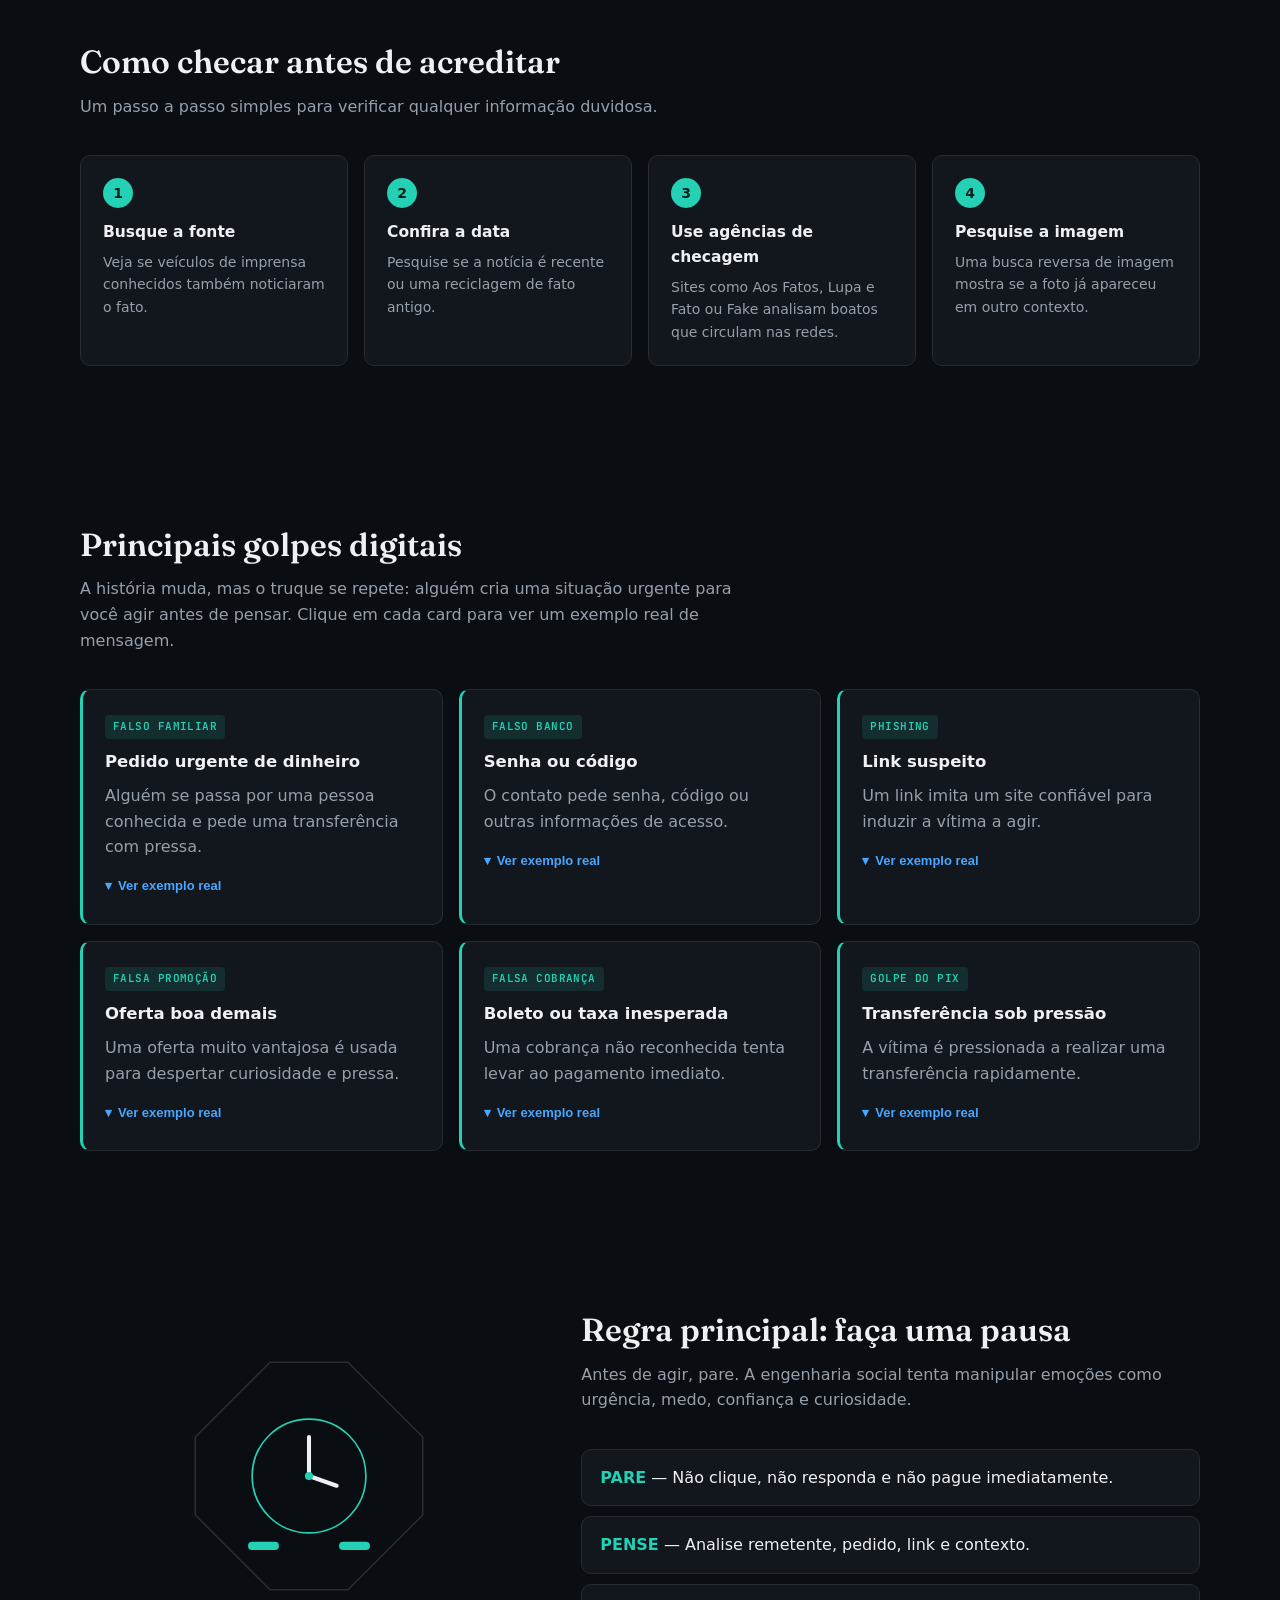
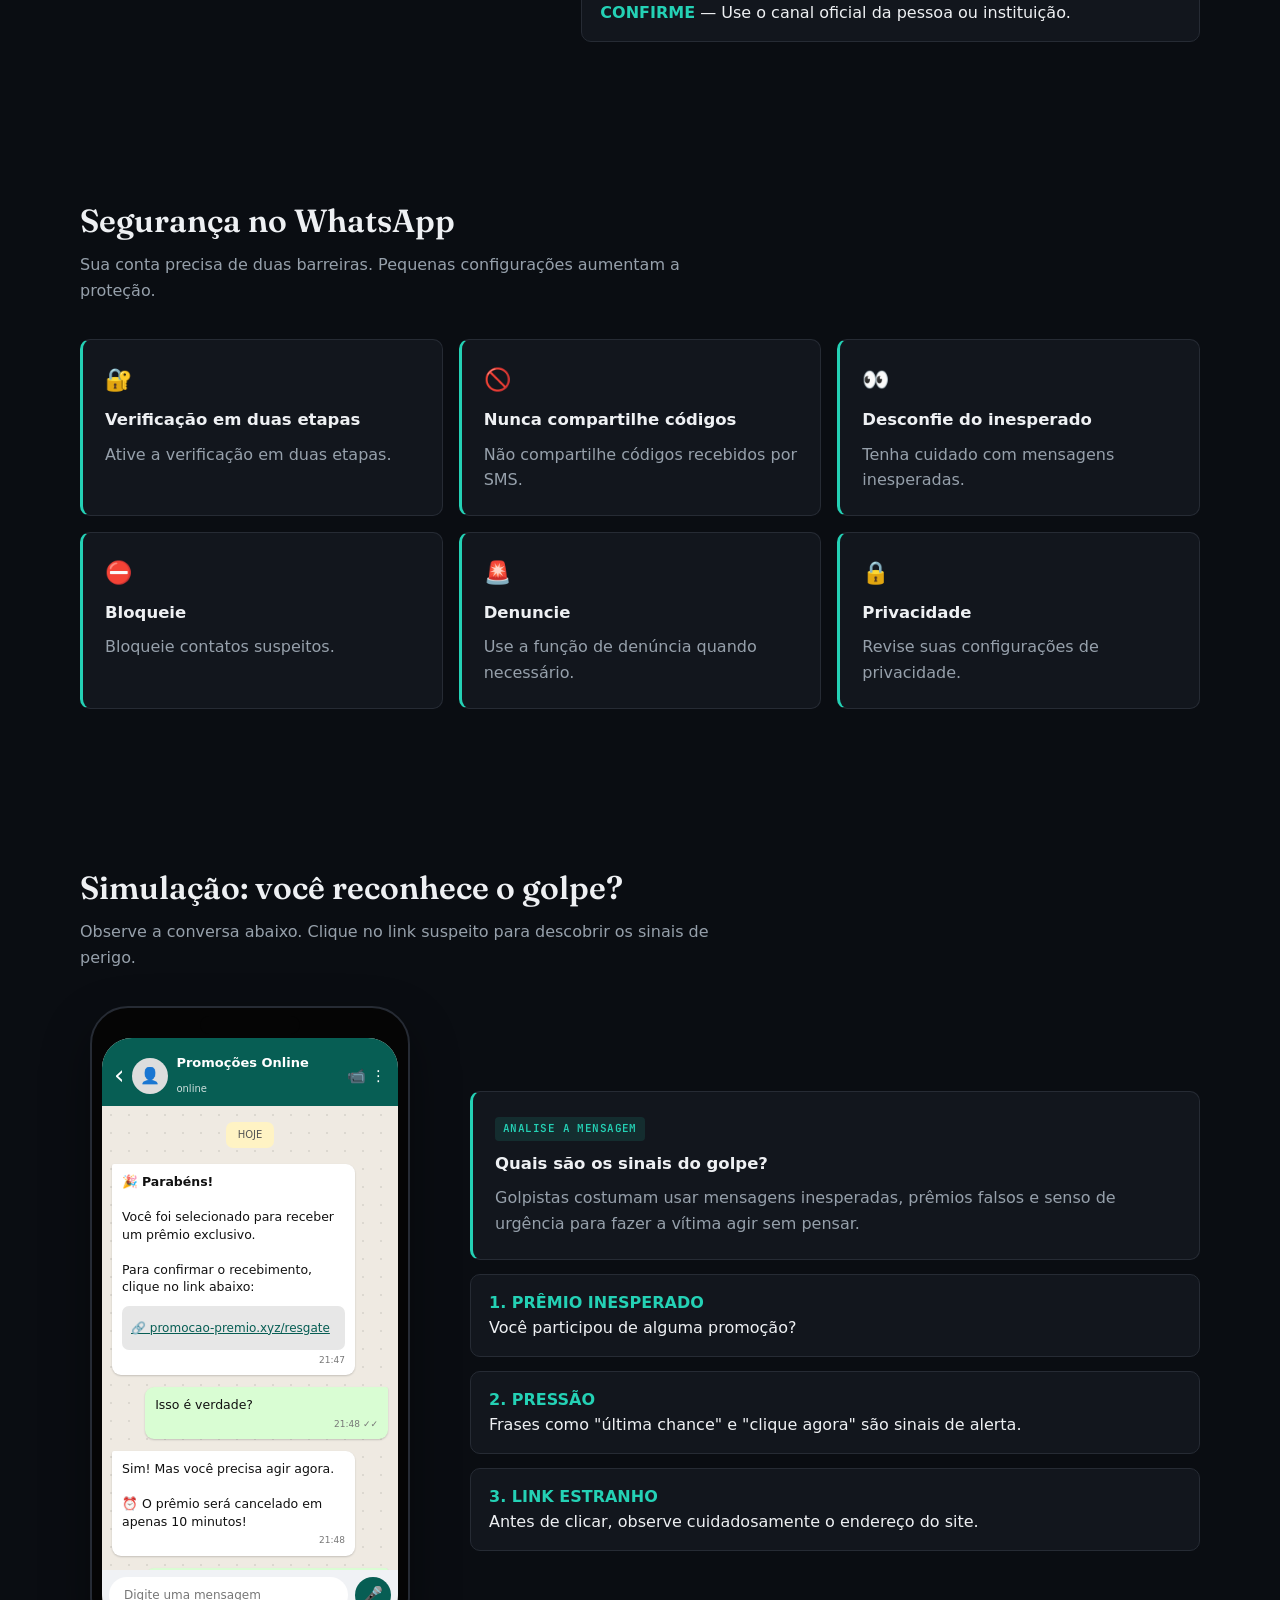
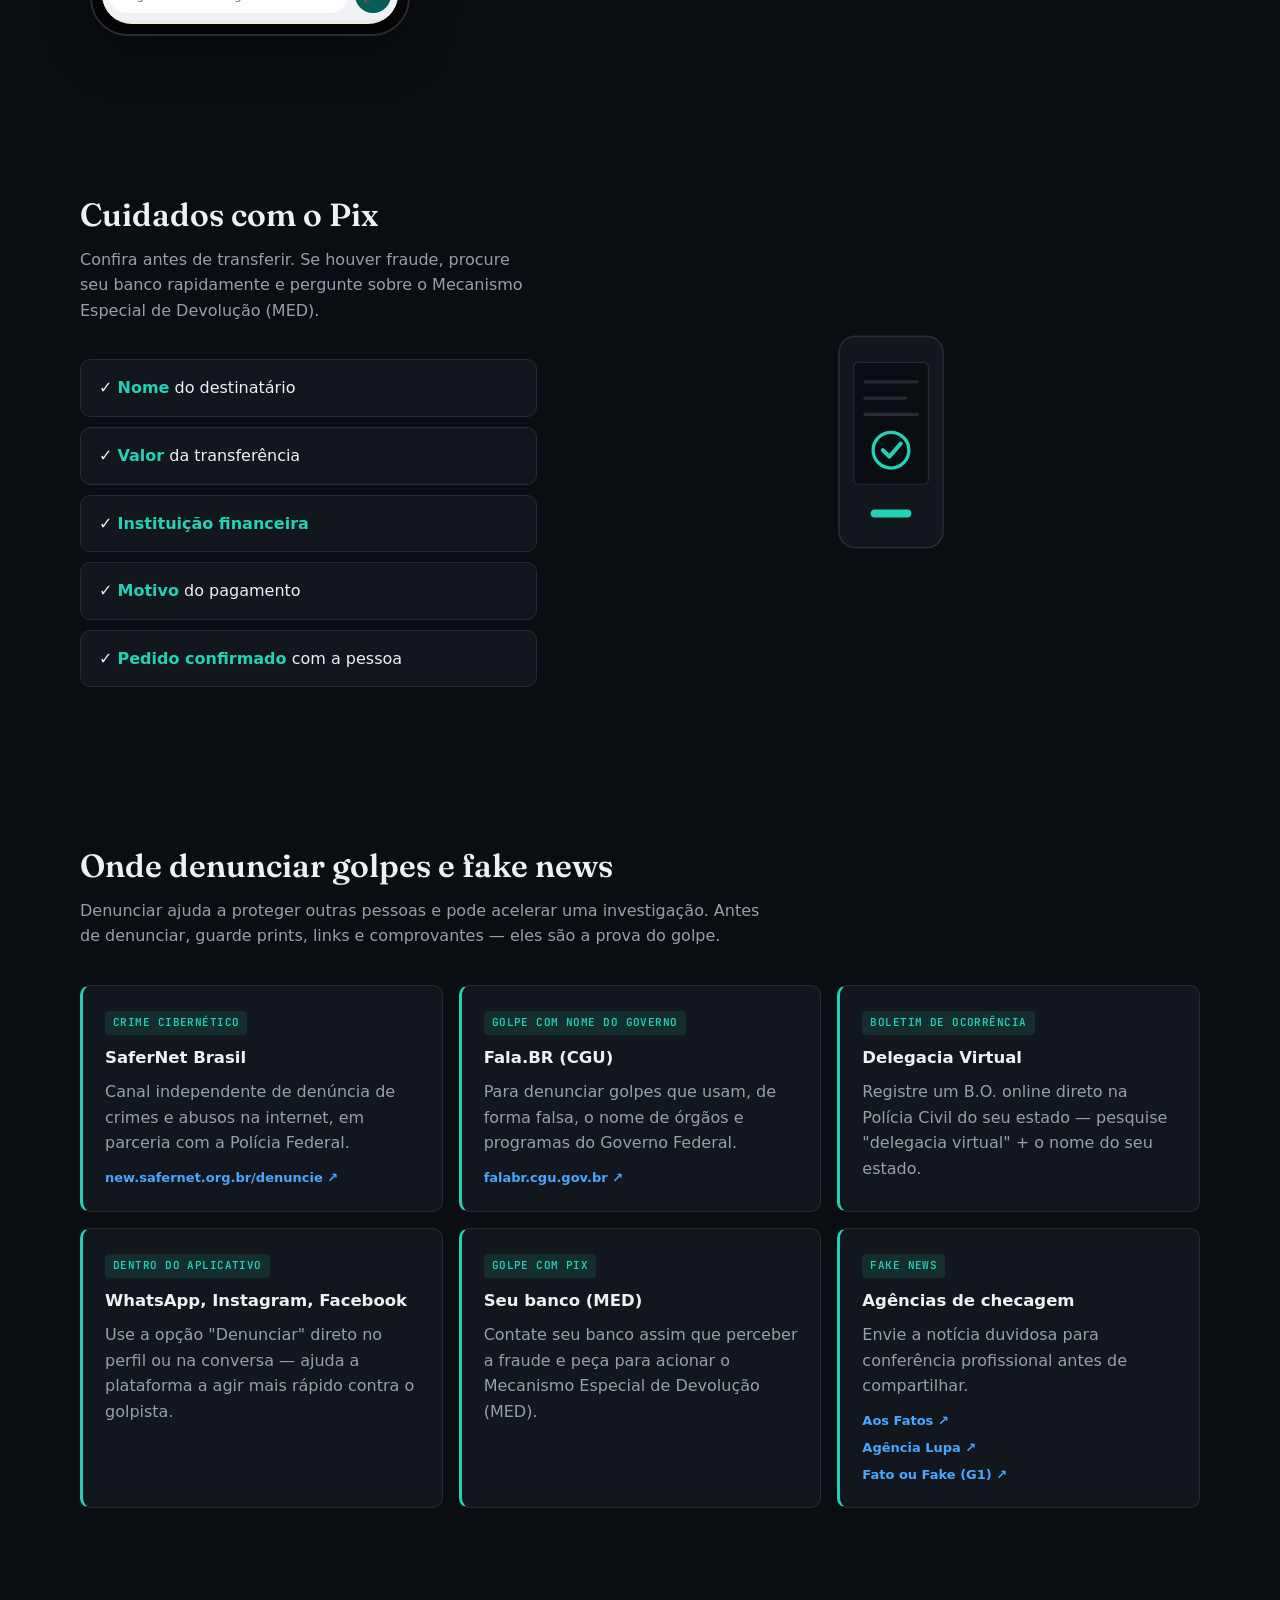
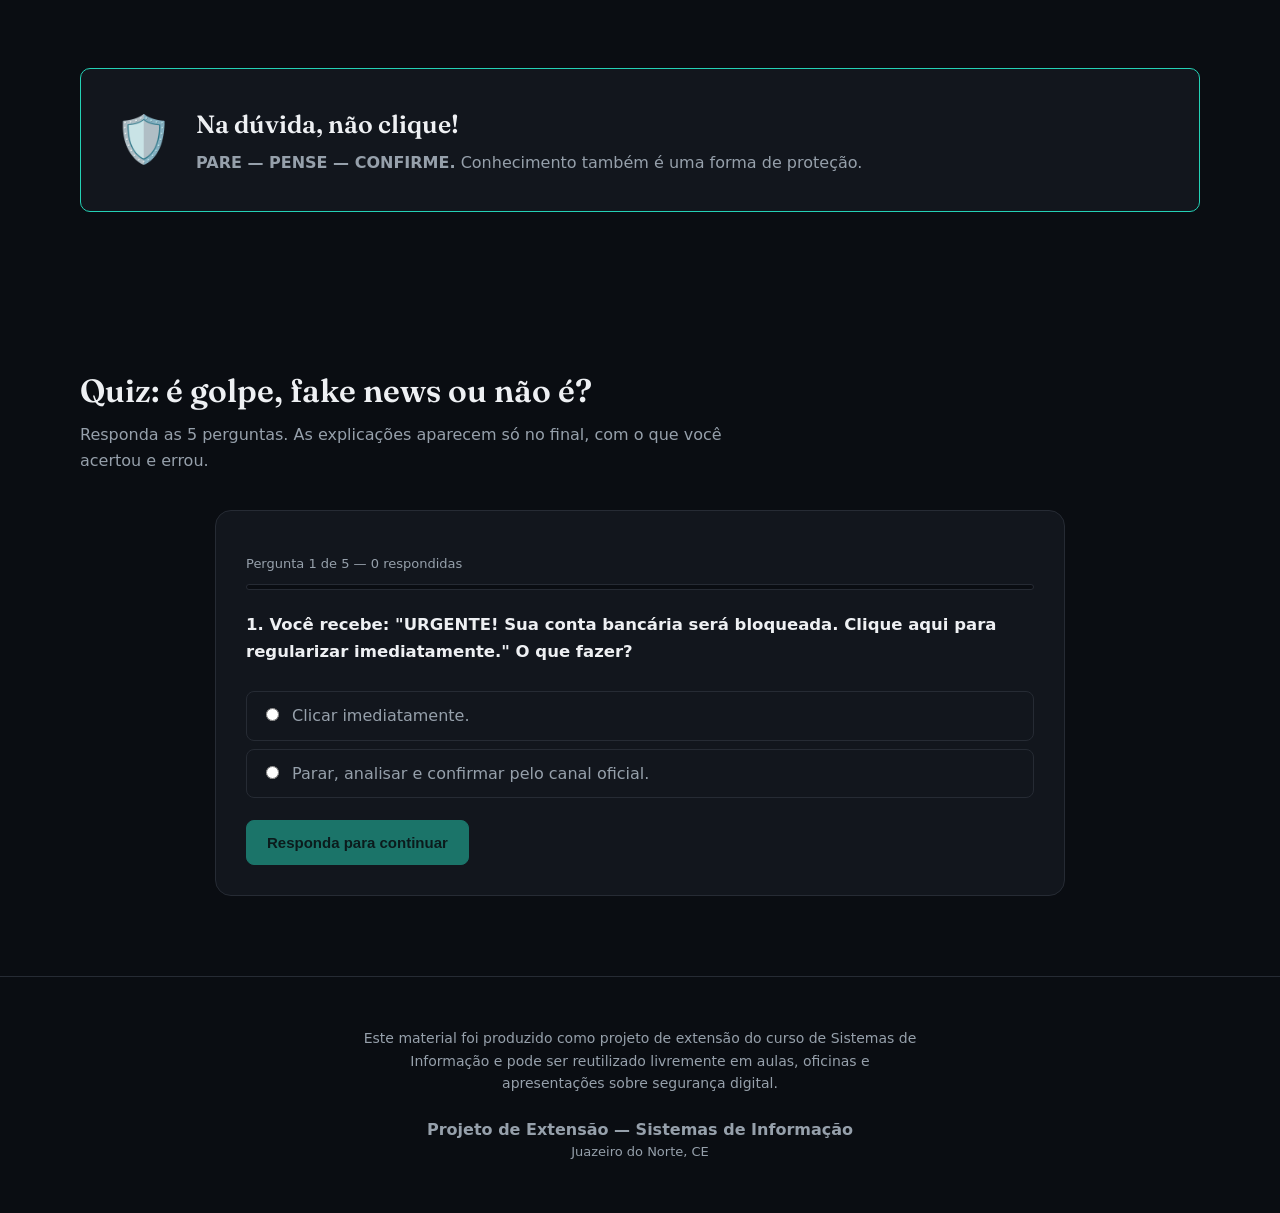
==== commit de03128c: "atualizando3" ====
--- a/index.html
+++ b/index.html
@@ -49,6 +49,7 @@
                 <a href="#prevencao">Prevenção</a>
                 <a href="#whatsapp">WhatsApp</a>
                 <a href="#pix">Pix</a>
+                <a href="#denuncia">Denunciar</a>
                 <a href="#quiz">Quiz</a>
             </div>
 
@@ -557,6 +558,70 @@
         </section>
 
         <!-- =========================
+             ONDE DENUNCIAR
+        ========================== -->
+
+        <section id="denuncia">
+            <div class="container">
+
+                <div class="section-title reveal">
+                    <h2>Onde denunciar golpes e fake news</h2>
+                    <p>
+                        Denunciar ajuda a proteger outras pessoas e pode acelerar uma investigação.
+                        Antes de denunciar, guarde prints, links e comprovantes — eles são a prova do golpe.
+                    </p>
+                </div>
+
+                <div class="grid">
+
+                    <div class="card">
+                        <div class="num">CRIME CIBERNÉTICO</div>
+                        <h3>SaferNet Brasil</h3>
+                        <p>Canal independente de denúncia de crimes e abusos na internet, em parceria com a Polícia Federal.</p>
+                        <a class="card-link" href="https://new.safernet.org.br/denuncie" target="_blank" rel="noopener noreferrer">new.safernet.org.br/denuncie ↗</a>
+                    </div>
+
+                    <div class="card">
+                        <div class="num">GOLPE COM NOME DO GOVERNO</div>
+                        <h3>Fala.BR (CGU)</h3>
+                        <p>Para denunciar golpes que usam, de forma falsa, o nome de órgãos e programas do Governo Federal.</p>
+                        <a class="card-link" href="https://www.falabr.cgu.gov.br" target="_blank" rel="noopener noreferrer">falabr.cgu.gov.br ↗</a>
+                    </div>
+
+                    <div class="card">
+                        <div class="num">BOLETIM DE OCORRÊNCIA</div>
+                        <h3>Delegacia Virtual</h3>
+                        <p>Registre um B.O. online direto na Polícia Civil do seu estado — pesquise "delegacia virtual" + o nome do seu estado.</p>
+                    </div>
+
+                    <div class="card">
+                        <div class="num">DENTRO DO APLICATIVO</div>
+                        <h3>WhatsApp, Instagram, Facebook</h3>
+                        <p>Use a opção "Denunciar" direto no perfil ou na conversa — ajuda a plataforma a agir mais rápido contra o golpista.</p>
+                    </div>
+
+                    <div class="card">
+                        <div class="num">GOLPE COM PIX</div>
+                        <h3>Seu banco (MED)</h3>
+                        <p>Contate seu banco assim que perceber a fraude e peça para acionar o Mecanismo Especial de Devolução (MED).</p>
+                    </div>
+
+                    <div class="card">
+                        <div class="num">FAKE NEWS</div>
+                        <h3>Agências de checagem</h3>
+                        <p>Envie a notícia duvidosa para conferência profissional antes de compartilhar.</p>
+                        <div class="card-links">
+                            <a href="https://aosfatos.org" target="_blank" rel="noopener noreferrer">Aos Fatos ↗</a>
+                            <a href="https://lupa.uol.com.br" target="_blank" rel="noopener noreferrer">Agência Lupa ↗</a>
+                            <a href="https://g1.globo.com/fato-ou-fake/" target="_blank" rel="noopener noreferrer">Fato ou Fake (G1) ↗</a>
+                        </div>
+                    </div>
+
+                </div>
+            </div>
+        </section>
+
+        <!-- =========================
              AVISO GERAL
         ========================== -->
 
@@ -603,6 +668,8 @@
                             <input type="radio" name="q1" value="1">
                             Parar, analisar e confirmar pelo canal oficial.
                         </label>
+
+                        <div class="question-feedback" id="feedback-q1"></div>
                     </fieldset>
 
                     <fieldset class="question">
@@ -617,6 +684,8 @@
                             <input type="radio" name="q2" value="1">
                             Não. O código não deve ser compartilhado.
                         </label>
+
+                        <div class="question-feedback" id="feedback-q2"></div>
                     </fieldset>
 
                     <fieldset class="question">
@@ -631,6 +700,8 @@
                             <input type="radio" name="q3" value="0">
                             Fazer logo para não perder a oportunidade.
                         </label>
+
+                        <div class="question-feedback" id="feedback-q3"></div>
                     </fieldset>
 
                     <fieldset class="question">
@@ -645,6 +716,8 @@
                             <input type="radio" name="q4" value="0">
                             Se está circulando bastante, deve ser verdade.
                         </label>
+
+                        <div class="question-feedback" id="feedback-q4"></div>
                     </fieldset>
 
                     <fieldset class="question">
@@ -659,9 +732,11 @@
                             <input type="radio" name="q5" value="0">
                             Texto assinado por um repórter, com data e fonte citada.
                         </label>
+
+                        <div class="question-feedback" id="feedback-q5"></div>
                     </fieldset>
 
-                    <button class="btn primary" id="btnCorrigir" type="button">Ver resultado</button>
+                    <button class="btn primary" id="btnCorrigir" type="button" disabled>Responda para continuar</button>
 
                     <p id="result" class="result" role="status"></p>
 
--- a/style.css
+++ b/style.css
@@ -18,12 +18,11 @@
     --text: #eef0f3;
     --muted: #96a0ab;
 
-    --accent: #d6a24a;
-    --accent-ink: #261d09;
-    --accent2: #6c9bd1;
-    --danger: #e2655f;
-    --ok: #5fae84;
-    --warn: #e3b765;
+    --accent: #24d1b5;
+    --accent-ink: #06201c;
+    --accent2: #48a7ff;
+    --danger: #ff647c;
+    --warn: #ffcf5c;
 
     --shadow: 0 20px 48px rgba(0, 0, 0, .38);
     --radius: 10px;
@@ -350,6 +349,36 @@
     margin: 0;
 }
 
+.card-link {
+    display: inline-block;
+    margin-top: 12px;
+    font-size: 13px;
+    font-weight: 700;
+    color: var(--accent2);
+    word-break: break-word;
+}
+
+.card-link:hover {
+    text-decoration: underline;
+}
+
+.card-links {
+    margin-top: 12px;
+    display: flex;
+    flex-direction: column;
+    gap: 6px;
+}
+
+.card-links a {
+    font-size: 13px;
+    font-weight: 700;
+    color: var(--accent2);
+}
+
+.card-links a:hover {
+    text-decoration: underline;
+}
+
 /* Tag monoespaçada no topo dos cards (ex.: "FALSO FAMILIAR", "PHISHING") —
    funciona como etiqueta de categoria, no estilo de uma ficha. */
 .num {
@@ -359,7 +388,7 @@
     font-weight: 600;
     letter-spacing: .04em;
     color: var(--accent);
-    background: rgba(214, 162, 74, .12);
+    background: rgba(36, 209, 181, .12);
     padding: 3px 8px;
     border-radius: 4px;
     margin-bottom: 10px;
@@ -553,13 +582,13 @@
 
 .ilustracao-selo-ok {
     fill: none;
-    stroke: var(--ok);
+    stroke: var(--accent);
     stroke-width: 4;
 }
 
 .ilustracao-check {
     fill: none;
-    stroke: var(--ok);
+    stroke: var(--accent);
     stroke-width: 5;
     stroke-linecap: round;
     stroke-linejoin: round;
@@ -979,18 +1008,23 @@
 }
 
 .question {
-    padding: 20px 0;
-    border-bottom: 1px solid var(--line);
+    /* uma pergunta por vez: só a ".ativa" aparece */
+    display: none;
+    padding: 6px 0 14px;
     /* reset do estilo padrão de <fieldset> do navegador */
-    border-left: 0;
-    border-right: 0;
-    border-top: 0;
+    border: 0;
     margin: 0;
     min-width: 0;
 }
 
-.question:last-of-type {
-    border-bottom: 0;
+.question.ativa {
+    display: block;
+    animation: perguntaEntra .35s ease;
+}
+
+@keyframes perguntaEntra {
+    from { opacity: 0; transform: translateX(18px); }
+    to   { opacity: 1; transform: translateX(0); }
 }
 
 .question legend {
@@ -1021,6 +1055,53 @@
     margin-right: 8px;
 }
 
+/* Depois de responder: a resposta fica travada e o feedback é imediato */
+.option.travada {
+    cursor: default;
+}
+
+.option.correta {
+    border-color: var(--accent);
+    background: rgba(36, 209, 181, .1);
+    color: var(--text);
+}
+
+.option.incorreta {
+    border-color: var(--danger);
+    background: rgba(255, 100, 124, .1);
+    color: var(--text);
+}
+
+.question-feedback {
+    display: none;
+    margin-top: 16px;
+    padding: 14px 16px;
+    border-radius: 8px;
+    background: var(--bg);
+    border: 1px solid var(--line);
+    color: var(--muted);
+    font-size: 14px;
+}
+
+.question-feedback.visivel {
+    display: block;
+    animation: perguntaEntra .3s ease;
+}
+
+.question-feedback .veredito {
+    display: block;
+    font-weight: 700;
+    margin-bottom: 4px;
+}
+
+.question-feedback .veredito.certo {
+    color: var(--accent);
+}
+
+.question-feedback .veredito.errado {
+    color: var(--danger);
+}
+
 /* Marcação visual da resposta escolhida (dado ao vivo, dinamismo) */
 .option.selecionada {
     border-color: var(--accent2);
@@ -1058,7 +1139,7 @@
 }
 
 .review-item.certo .review-icon {
-    color: var(--ok);
+    color: var(--accent);
 }
 
 .review-item.errado .review-icon {
@@ -1077,7 +1158,7 @@
 }
 
 .review-content .correta {
-    color: var(--ok);
+    color: var(--accent);
     font-weight: 700;
 }
 
@@ -1094,8 +1175,8 @@
 }
 
 .result.good {
-    border: 1px solid var(--ok);
-    color: var(--ok);
+    border: 1px solid var(--accent);
+    color: var(--accent);
 }
 
 .result.mid {
